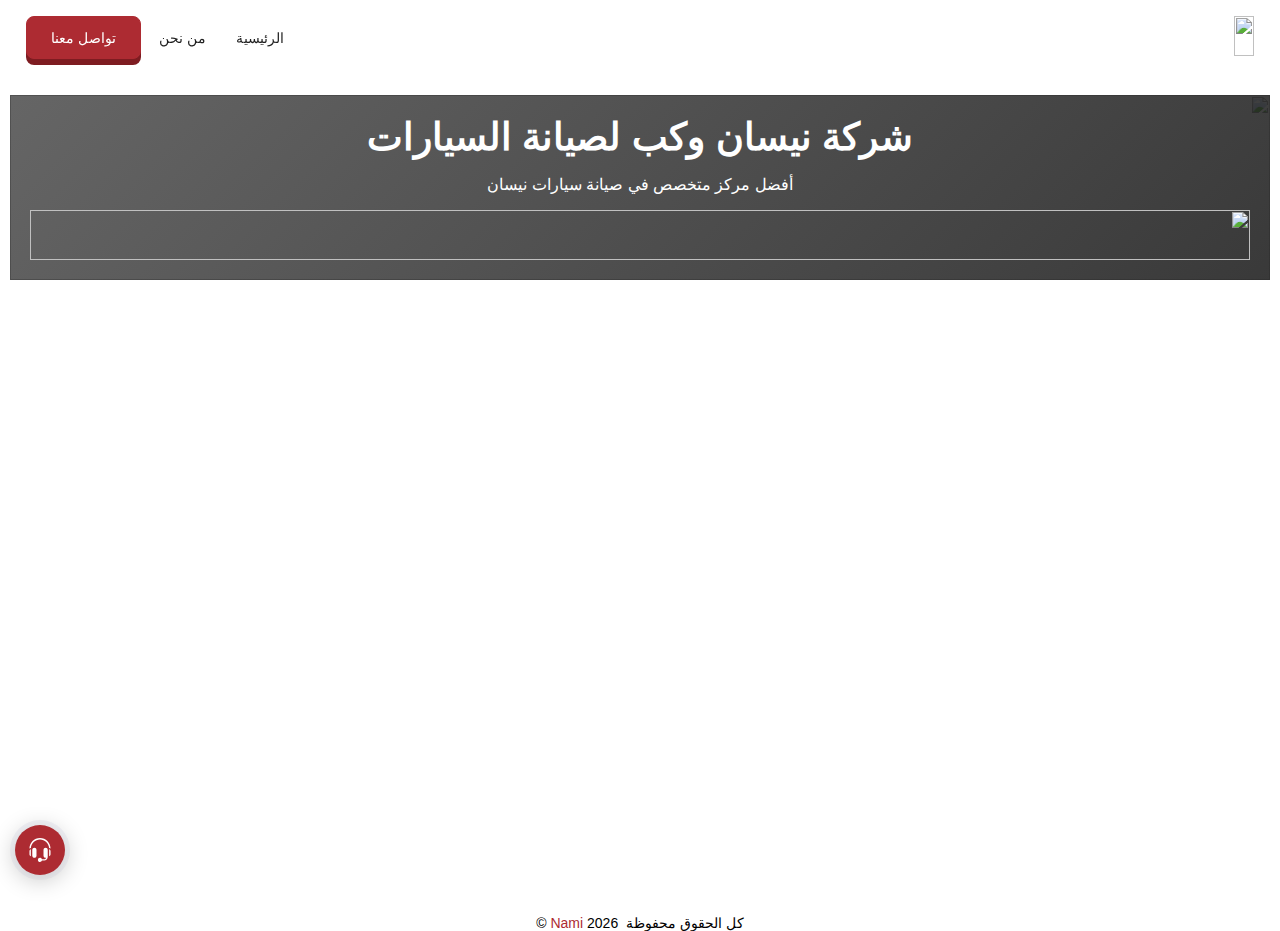
==== index.html @ 773bdf86 "main" ====
<!DOCTYPE html>
<html>

<head>
  <!-- Required meta tags -->
  <meta charset="UTF-8" />
  <meta http-equiv="X-UA-Compatible" content="IE=edge" />
  <meta name="viewport" content="width=device-width, initial-scale=1.0" />
  <meta name="description" content="" />
  <!-- title -->
  <title> WKD </title>
  <!-- favicon -->
  <link rel="icon" type="image/x-icon" href="img/logo.svg" />
  <!-- aos -->
  <link rel="stylesheet" href="css/aos.css" />
  <!-- atropos -->
  <link rel="stylesheet" href="css/atropos.css">
  <!-- odometer -->
  <link rel="stylesheet" href="css/odometer.min.css" />
  <!-- Custom style  -->
  <link rel="stylesheet" href="css/style.css" />
</head>

<body>
  <!-- ================ Header ================= -->
  <header>
    <nav>
      <!-- logo -->
      <a class="logo" href="index.html">
        <img src="img/logo.svg" />
      </a>
      <!-- nav menu -->
      <div class="navMenu">
        <a class="navLink" href="index.html"> الرئيسية </a>
        <a class="navLink" href="#!"> من نحن </a>
        <a class="navLink btn" href="#!"> تواصل معنا </a>
      </div>
      <!-- toggle btn -->
      <div class="navBtn">
        <span></span>
        <span></span>
        <span></span>
      </div>
    </nav>
  </header>
  <!-- ================ /Header ================= -->
  <!--(((((((((((((((((((((((()))))))))))))))))))))))-->
  <!--((((((((((((((((((( content )))))))))))))))))))-->
  <!--(((((((((((((((((((((((()))))))))))))))))))))))-->
  <content>
    <!-- main Atropos -->
    <div class="atropos mainAtropos">
      <div class="atropos-scale">
        <div class="atropos-rotate">
          <div class="atropos-inner">
            <div class="bgImage">
              <img data-atropos-offset="4" src="img/main.webp">
            </div>
            <h1 data-atropos-offset="5" data-aos="fade-up" data-aos-delay="300">
              شركة نيسان وكب لصيانة السيارات
            </h1>
            <h5 data-atropos-offset="5" data-aos="fade-up" data-aos-delay="500">
              أفضل مركز متخصص في صيانة سيارات نيسان
            </h5>
            <img class="logo" data-atropos-offset="5" src="img/logow.svg" data-aos="fade-up" data-aos-delay="700">
          </div>
        </div>
      </div>
    </div>

  </content>
  <!--(((((((((((((((((((((((()))))))))))))))))))))))-->
  <!--((((((((((((((((( / content )))))))))))))))))))-->
  <!--(((((((((((((((((((((((()))))))))))))))))))))))-->
  <!-- ================ Footer ================= -->
  <footer>
    <!-- copy Right -->
    <div class="copyRight">
      كل الحقوق محفوظة
      <a class="company" href="#!" target="_blank">
        <img src="img/romoz_logo.png" alt="">
        Nami
      </a>
      <script>
        document.write(new Date().getFullYear())
      </script>
      &copy;
    </div>
    <!-- script icons-->
    <div class="support">
      <div class="links">
        <a href="#!" target="_blank" class="whatsapp">
          <svg xmlns="http://www.w3.org/2000/svg" version="1.1" xmlns:xlink="http://www.w3.org/1999/xlink"
            xmlns:svgjs="http://svgjs.com/svgjs" width="24" height="24" x="0" y="0" viewBox="0 0 512 512"
            style="enable-background:new 0 0 512 512" xml:space="preserve">
            <g>
              <g>
                <g>
                  <path
                    d="M256.064,0h-0.128C114.784,0,0,114.816,0,256c0,56,18.048,107.904,48.736,150.048l-31.904,95.104l98.4-31.456
                  C155.712,496.512,204,512,256.064,512C397.216,512,512,397.152,512,256S397.216,0,256.064,0z M405.024,361.504
                  c-6.176,17.44-30.688,31.904-50.24,36.128c-13.376,2.848-30.848,5.12-89.664-19.264C189.888,347.2,141.44,270.752,137.664,265.792
                  c-3.616-4.96-30.4-40.48-30.4-77.216s18.656-54.624,26.176-62.304c6.176-6.304,16.384-9.184,26.176-9.184
                  c3.168,0,6.016,0.16,8.576,0.288c7.52,0.32,11.296,0.768,16.256,12.64c6.176,14.88,21.216,51.616,23.008,55.392
                  c1.824,3.776,3.648,8.896,1.088,13.856c-2.4,5.12-4.512,7.392-8.288,11.744c-3.776,4.352-7.36,7.68-11.136,12.352
                  c-3.456,4.064-7.36,8.416-3.008,15.936c4.352,7.36,19.392,31.904,41.536,51.616c28.576,25.44,51.744,33.568,60.032,37.024
                  c6.176,2.56,13.536,1.952,18.048-2.848c5.728-6.176,12.8-16.416,20-26.496c5.12-7.232,11.584-8.128,18.368-5.568
                  c6.912,2.4,43.488,20.48,51.008,24.224c7.52,3.776,12.48,5.568,14.304,8.736C411.2,329.152,411.2,344.032,405.024,361.504z"
                    fill="#ffffff" data-original="#ffffff"></path>
                </g>
              </g>
              <g>
              </g>
              <g>
              </g>
              <g>
              </g>
              <g>
              </g>
              <g>
              </g>
              <g>
              </g>
              <g>
              </g>
              <g>
              </g>
              <g>
              </g>
              <g>
              </g>
              <g>
              </g>
              <g>
              </g>
              <g>
              </g>
              <g>
              </g>
              <g>
              </g>
            </g>
          </svg>
        </a>
        <a href="#!" target="_blank" class="call">
          <svg xmlns="http://www.w3.org/2000/svg" version="1.1" xmlns:xlink="http://www.w3.org/1999/xlink"
            xmlns:svgjs="http://svgjs.com/svgjs" width="24" height="24" x="0" y="0" viewBox="0 0 32 32"
            style="enable-background:new 0 0 512 512" xml:space="preserve">
            <g>
              <path
                d="m29.393 23.36c-.874-.733-6-3.979-6.852-3.83-.4.071-.706.412-1.525 1.389a11.687 11.687 0 0 1 -1.244 1.347 10.757 10.757 0 0 1 -2.374-.88 14.7 14.7 0 0 1 -6.784-6.786 10.757 10.757 0 0 1 -.88-2.374 11.687 11.687 0 0 1 1.347-1.244c.976-.819 1.318-1.123 1.389-1.525.149-.854-3.1-5.978-3.83-6.852-.306-.362-.584-.605-.94-.605-1.032 0-5.7 5.772-5.7 6.52 0 .061.1 6.07 7.689 13.791 7.721 7.589 13.73 7.689 13.791 7.689.748 0 6.52-4.668 6.52-5.7 0-.356-.243-.634-.607-.94z"
                fill="#FFFFFF" data-original="#ffffff"></path>
              <path d="m23 15h2a8.009 8.009 0 0 0 -8-8v2a6.006 6.006 0 0 1 6 6z" fill="#FFFFFF" data-original="#ffffff">
              </path>
              <path d="m28 15h2a13.015 13.015 0 0 0 -13-13v2a11.013 11.013 0 0 1 11 11z" fill="#FFFFFF"
                data-original="#ffffff"></path>
            </g>
          </svg>
        </a>
      </div>
      <div class="supportBtn">
        <svg xmlns="http://www.w3.org/2000/svg" version="1.1" xmlns:xlink="http://www.w3.org/1999/xlink"
          xmlns:svgjs="http://svgjs.com/svgjs" width="24" height="24" x="0" y="0" viewBox="0 0 512 512"
          style="enable-background:new 0 0 512 512" xml:space="preserve">
          <g>
            <g>
              <g>
                <path d="M136,210c-24.814,0-45,20.186-45,45v122c0,24.814,20.186,45,45,45c24.814,0,45-20.186,45-45V255
              C181,230.186,160.814,210,136,210z" fill="#ffffff" data-original="#ffffff"></path>
              </g>
            </g>
            <g>
              <g>
                <path d="M61,255c0-4.327,0.571-8.507,1.278-12.634C44.2,248.209,31,265.001,31,285v62c0,19.999,13.2,36.791,31.278,42.634
              C61.571,385.507,61,381.327,61,377V255z" fill="#ffffff" data-original="#ffffff"></path>
              </g>
            </g>
            <g>
              <g>
                <path d="M376,210c-24.814,0-45,20.186-45,45v122c0,24.814,20.186,45,45,45c4.51,0,8.782-0.868,12.892-2.108
              C383.308,438.401,366.305,452,346,452h-47.763c-6.213-17.422-22.707-30-42.237-30c-24.814,0-45,20.186-45,45
              c0,24.814,20.186,45,45,45c19.53,0,36.024-12.578,42.237-30H346c41.353,0,75-33.647,75-75v-30V255
              C421,230.186,400.814,210,376,210z" fill="#ffffff" data-original="#ffffff"></path>
              </g>
            </g>
            <g>
              <g>
                <path d="M449.722,242.366C450.429,246.493,451,250.673,451,255v122c0,4.327-0.571,8.507-1.278,12.634
              C467.8,383.791,481,366.999,481,347v-62C481,265.001,467.8,248.209,449.722,242.366z" fill="#ffffff"
                  data-original="#ffffff"></path>
              </g>
            </g>
            <g>
              <g>
                <path d="M256,0C131.928,0,31,100.928,31,225v0.383c8.937-6.766,19.277-11.717,30.687-13.934C68.698,110.251,153.054,30,256,30
              s187.302,80.251,194.313,181.448c11.409,2.217,21.749,7.169,30.687,13.934V225C481,100.928,380.072,0,256,0z"
                  fill="#ffffff" data-original="#ffffff"></path>
              </g>
            </g>
            <g>
            </g>
            <g>
            </g>
            <g>
            </g>
            <g>
            </g>
            <g>
            </g>
            <g>
            </g>
            <g>
            </g>
            <g>
            </g>
            <g>
            </g>
            <g>
            </g>
            <g>
            </g>
            <g>
            </g>
            <g>
            </g>
            <g>
            </g>
            <g>
            </g>
          </g>
        </svg>
      </div>
    </div>
  </footer>
  <!-- ================ /Footer ================= -->
  <!--////////////////////////////////////////////////////////////////////////////////-->
  <!--////////////////////////////////////////////////////////////////////////////////-->
  <!--////////////////////////////////////////////////////////////////////////////////-->
  <!--/////////////////////////////JavaScript/////////////////////////////////////////-->
  <!--////////////////////////////////////////////////////////////////////////////////-->
  <!--////////////////////////////////////////////////////////////////////////////////-->
  <!--////////////////////////////////////////////////////////////////////////////////-->
  <!-- jquery -->
  <script src="js/jquery.min.js"></script>
  <!-- apper -->
  <script src="js/jquery.appear.js"></script>
  <!-- atropos -->
  <script src="js/atropos.min.js"></script>
  <!-- animation on scroll -->
  <script src="js/aos.js"></script>
  <!-- odometer counterUp  -->
  <script src="js/odometer.min.js"></script>
  <!-- custom -->
  <script src="js/custom.js"></script>

  <script>
    // 3D Card
    const myAtropos = Atropos({
      el: '.atropos',
      activeOffset: 40,
      shadowScale: 1.05,
      rotateXMax: 25,
      rotateYMax: 25,
      shadow: true,
      shadowOffset: 50,
      shadowScale: .9,
      highlight: true,
      onEnter() { },
      onLeave() { },
      onRotate(x, y) { }
    });
  </script>
</body>

</html>
---- css/style.css ----
:root {
  --mainColor: #ad2b32;
  --mainColor10: #fbeeef;
  --mainColor30: #f2ccce;
  --gold: #ffd700;
  --whiteColor: #ffffff;
  --blackColor: #1f1f1f;
  --bodyColor: #f3f3f9;
  --textColor: #777777;
  --transition: all 0.3s ease-in-out;
  --shadow: 0px 2px 4px #c1c1c1;
  --BigShadow: 0px 4px 24px #c1c1c1;
  --headerBackgroundColor: var(--whiteColor);
}

@font-face {
  font-family: madani;
  font-display: swap;
  src: url(../webfonts/Madani.woff);
}
* {
  font-family: "madani", sans-serif;
  box-sizing: border-box;
  margin: 0;
  padding: 0;
  outline: none;
  direction: rtl;
}

::-webkit-scrollbar {
  width: 8px;
  height: 6px;
  border-radius: 0px !important;
}

::-webkit-scrollbar-track {
  border-radius: 0px !important;
  background: var(--backgroundColor);
  box-shadow: inset 1px 1px 2px #cfcfd4, inset -1px -1px 2px #ffffff;
}

::-webkit-scrollbar-thumb {
  background-color: #bdbdbd;
  outline: none;
  border-radius: 20px !important;
}

:target {
  scroll-margin-top: 50px;
}

a {
  text-decoration: none;
  transition: var(--transition) !important;
  color: var(--mainColor);
}

a:hover {
  text-decoration: none;
  color: var(--mainColor);
}

button:focus {
  outline: 0;
}

.row {
  margin: 0px;
}

a,
h1,
h2,
h3,
h4,
h5,
h6,
p {
  margin: 0;
}

@media (max-width: 767px) {
  .container,
.container-fluid {
    padding: 0px 8px;
  }
}
video,
img {
  max-width: 100%;
  height: auto;
  display: inline-block;
}

.navbar-toggler {
  border: none;
  box-shadow: none !important;
}

.btn:focus {
  box-shadow: none;
}

body {
  background-color: var(--backgroundColor);
}

input {
  accent-color: var(--mainColor) !important;
}

.form-control {
  min-height: 48px;
  box-shadow: none !important;
  color: #777;
}

.odometer-inside {
  direction: ltr !important;
}

.modal-backdrop {
  --bs-backdrop-opacity: 0.8;
}

.fancybox__container {
  z-index: 1999;
}

.form-check {
  display: flex;
  align-items: center;
  gap: 8px;
  padding: 0;
}

.form-check-input {
  width: 20px;
  height: 20px;
  margin: 0 !important;
  float: none !important;
}
.form-check-input:checked {
  background-color: var(--mainColor);
  border-color: var(--mainColor);
}
.form-check-input:focus {
  box-shadow: 0 0 0 0.25rem rgba(0, 89, 91, 0.1882352941);
}

::-moz-placeholder {
  font-size: 12px;
  color: #bababa !important;
  font-weight: normal !important;
}

:-ms-input-placeholder {
  font-size: 12px;
  color: #bababa !important;
  font-weight: normal !important;
}

::placeholder {
  font-size: 12px;
  color: #bababa !important;
  font-weight: normal !important;
}

[type=email],
[type=number],
[type=tel],
[type=url] {
  direction: rtl;
}

content {
  width: min(100% - 20px, 1320px);
  margin: auto;
  display: flex;
  flex-direction: column;
  gap: 24px;
  min-height: calc(100vh - 80px);
}

header {
  position: -webkit-sticky;
  position: sticky;
  top: 0;
  left: 0;
  width: 100%;
  z-index: 1024;
  margin-bottom: 20px;
  transition: var(--transition);
  -webkit-backdrop-filter: blur(4px);
          backdrop-filter: blur(4px);
  background-color: rgba(255, 255, 255, 0.1882352941);
}
header nav {
  width: min(100% - 20px, 1320px);
  display: flex;
  justify-content: space-between;
  margin: auto;
  padding: 16px;
  gap: 16px;
}
header nav .logo {
  margin: auto 0;
}
header nav .logo img {
  height: 40px;
  transition: var(--transition);
  width: 100%;
  -o-object-fit: contain;
     object-fit: contain;
}
@media (max-width: 480px) {
  header nav .logo img {
    height: 30px;
  }
}
header nav .navMenu {
  display: flex;
  width: 100%;
  justify-content: end;
  gap: 6px;
  transition: var(--transition);
}
header nav .navMenu .navLink {
  padding: 4px 12px;
  display: flex;
  align-items: center;
  color: var(--blackColor);
}
header nav .navMenu .navLink:hover {
  color: var(--mainColor);
}
header nav .navMenu .navLink.btn {
  border: 1px solid var(--mainColor);
  border-radius: 8px;
  background-color: var(--mainColor);
  color: var(--whiteColor);
  padding: 8px 24px;
}
@media (max-width: 768px) {
  header nav .navMenu {
    position: fixed;
    z-index: -1;
    right: -100%;
    top: 0px;
    width: 100%;
    height: 100vh;
    padding: 60px 0;
    flex-direction: column;
    justify-content: center;
    background-color: var(--headerBackgroundColor);
    align-items: center;
  }
  header nav .navMenu .navLink {
    text-align: center;
    justify-content: center;
    padding: 12px;
  }
}
header nav .navMenu.active {
  right: 0;
}
header nav .navBtn {
  margin: auto 0;
  position: relative;
  min-width: 24px;
  height: 24px;
  padding: 5px;
  cursor: pointer;
  transition: var(--transition);
  z-index: 2;
}
header nav .navBtn span {
  position: absolute;
  left: 0;
  display: block;
  width: 24px;
  height: 2px;
  background-color: var(--mainColor);
  margin: 4px 0;
  transition: var(--transition);
}
header nav .navBtn span:first-child {
  top: 0;
}
header nav .navBtn span:nth-child(2) {
  width: 10px;
  top: 7px;
}
header nav .navBtn span:nth-child(3) {
  width: 16px;
  bottom: 0;
}
header nav .navBtn:not(.active):hover span:first-child {
  width: 16px;
}
header nav .navBtn:not(.active):hover span:nth-child(2) {
  width: 20px;
}
header nav .navBtn.active span {
  background-color: var(--mainColor) !important;
}
header nav .navBtn.active span:first-child {
  transform: rotate(45deg);
  top: 8px;
  width: 20px;
}
header nav .navBtn.active span:nth-child(2) {
  width: 0;
  opacity: 0;
}
header nav .navBtn.active span:last-child {
  transform: rotate(-45deg);
  top: 8px;
  width: 20px;
}
@media (min-width: 768px) {
  header nav .navBtn {
    display: none;
  }
}

.btn {
  padding: 12px 32px;
  border: none;
  background-color: var(--mainColor);
  color: var(--whiteColor);
  border-radius: 8px;
  box-shadow: 0px 6px 0px #7e1c21;
  transition: var(--transition);
  display: inline-flex;
  align-items: center;
  gap: 8px;
  cursor: pointer;
}
.btn:hover {
  transform: translateY(6px);
  color: var(--whiteColor);
  box-shadow: none !important;
}
.btn img {
  width: 30px;
  height: 30px;
  -o-object-fit: contain;
     object-fit: contain;
}

.headerAnimate {
  box-shadow: var(--BigShadow);
  padding: 0 5px;
  background-color: var(--whiteColor);
}

.mainAtropos {
  position: relative;
  height: 490px;
}
.mainAtropos .atropos-inner {
  position: relative;
  display: flex;
  justify-content: center;
  align-items: center;
  flex-direction: column;
  padding: 20px;
  border-radius: 8px;
  margin-bottom: 50px;
  color: var(--whiteColor);
  gap: 16px;
}
.mainAtropos .atropos-inner h1 {
  font-weight: bold;
  max-width: 600px;
  margin: 0 auto;
  text-align: center;
  font-size: 38px !important;
}
@media (max-width: 768px) {
  .mainAtropos .atropos-inner h1 {
    font-size: 24px !important;
  }
}
.mainAtropos .atropos-inner h5 {
  font-weight: normal;
}
.mainAtropos .atropos-inner .logo {
  height: 50px;
  width: 100%;
  -o-object-fit: contain;
     object-fit: contain;
}
.mainAtropos .atropos-inner .bgImage {
  position: absolute;
  left: 0;
  top: 0;
  width: 100%;
  height: 100%;
  z-index: -2;
}
.mainAtropos .atropos-inner .bgImage::before {
  content: "";
  position: absolute;
  bottom: 0px;
  left: 0%;
  z-index: 1;
  background: linear-gradient(-45deg, rgba(31, 31, 31, 0.8823529412), rgba(31, 31, 31, 0.6862745098));
  width: 100%;
  height: 100%;
}
.mainAtropos .atropos-inner .bgImage img {
  width: 100%;
  height: 100%;
  -o-object-fit: cover;
     object-fit: cover;
}

footer .copyRight {
  text-align: center;
}
footer .support {
  position: fixed;
  left: 10px;
  bottom: 20px;
  z-index: 999;
  background-color: var(--bodyColor);
  border-radius: 1000px;
  padding: 5px;
}
footer .support .supportBtn {
  display: flex;
  justify-content: center;
  align-items: center;
  min-width: 50px;
  min-height: 50px;
  border-radius: 50%;
  background-color: var(--mainColor);
  box-shadow: var(--BigShadow);
  cursor: pointer;
  transition: var(--transition);
}
footer .support .supportBtn i {
  font-size: 20px;
  color: var(--whiteColor);
}
footer .support .links {
  display: none;
}
footer .support .links a {
  display: flex;
  justify-content: center;
  align-items: center;
  min-width: 50px;
  min-height: 50px;
  border-radius: 50%;
  background-color: var(--whiteColor);
  box-shadow: var(--BigShadow);
  margin-bottom: 10px;
  cursor: pointer;
}
footer .support .links a i {
  font-size: 24px;
  color: var(--whiteColor);
}
footer .support .links a.whatsapp {
  background-color: #25d366;
}
footer .support .links a.call {
  background-color: #34b7f1;
}

/* PC device :992px. */
@media (min-width: 992px) {
  body {
    font-size: 14px;
  }
  h1 {
    font-size: 26px;
  }
  h2 {
    font-size: 24px;
  }
  h3 {
    font-size: 20px;
  }
  h4 {
    font-size: 18px;
  }
  h5 {
    font-size: 16px;
  }
  h6 {
    font-size: 15px;
  }
  a,
p {
    font-size: 14px;
  }
}
/* Tablet device :768px. */
@media (min-width: 768px) and (max-width: 992px) {
  /* Global */
  body {
    font-size: 14px;
  }
  h1 {
    font-size: 25px;
  }
  h2 {
    font-size: 21px;
  }
  h3 {
    font-size: 20px;
  }
  h4 {
    font-size: 18px;
  }
  h5 {
    font-size: 16px;
  }
  h6 {
    font-size: 15px;
  }
  a,
p {
    font-size: 14px;
  }
}
/* small mobile :320px. */
@media (max-width: 768px) {
  /* Global */
  body {
    font-size: 13px;
  }
  h1 {
    font-size: 23px;
  }
  h2 {
    font-size: 19px;
  }
  h3 {
    font-size: 18px;
  }
  h4 {
    font-size: 17px;
  }
  h5 {
    font-size: 16px;
  }
  h6 {
    font-size: 14px;
  }
  a,
p {
    font-size: 13px;
  }
}/*# sourceMappingURL=style.css.map */
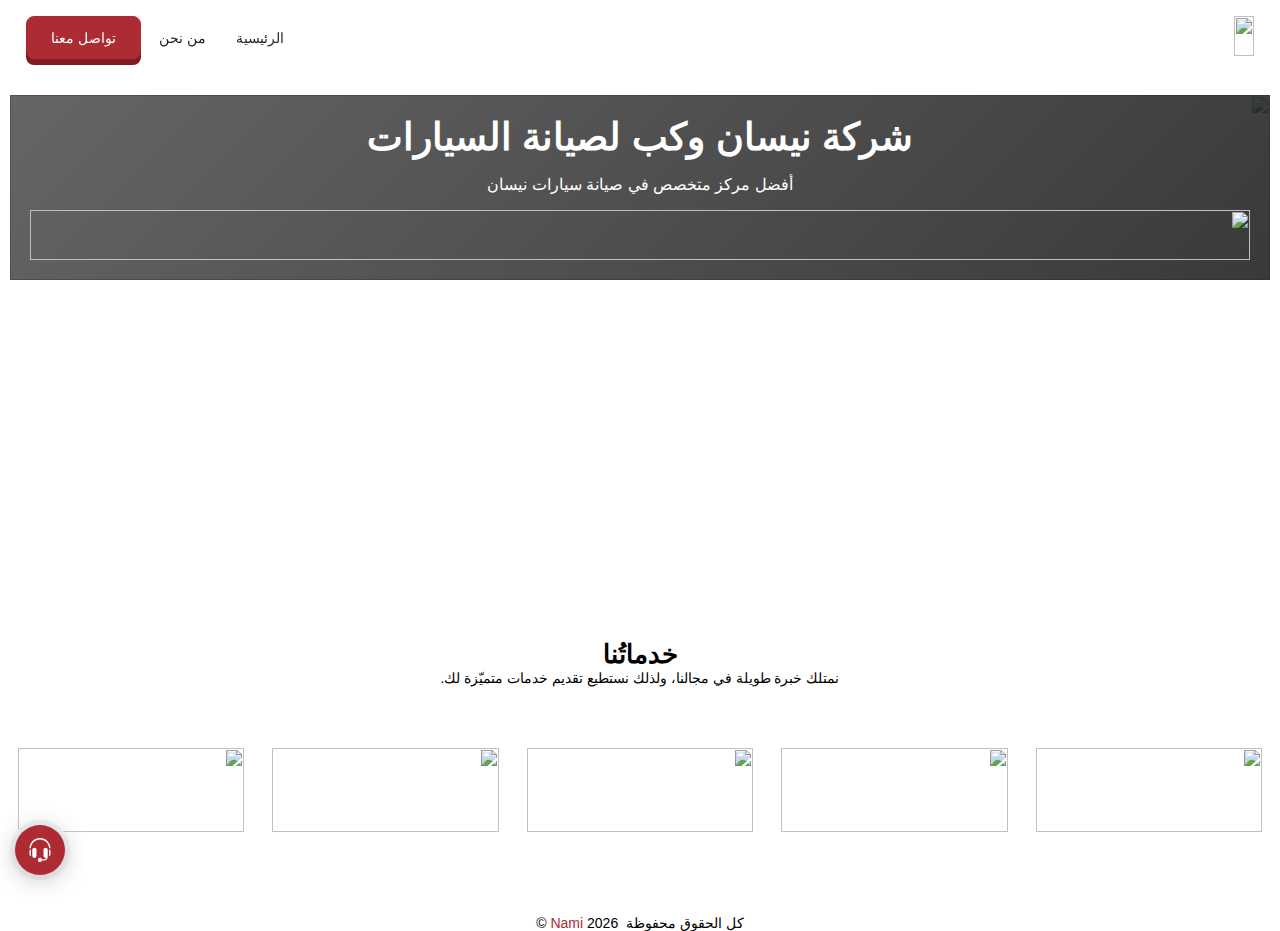
==== commit 5c98724e: "مخؤشفهخى" ====
--- a/index.html
+++ b/index.html
@@ -17,6 +17,8 @@
   <link rel="stylesheet" href="css/atropos.css">
   <!-- odometer -->
   <link rel="stylesheet" href="css/odometer.min.css" />
+  <!-- Swiper -->
+  <link rel="stylesheet" href="https://cdn.jsdelivr.net/npm/swiper/swiper-bundle.min.css" />
   <!-- Custom style  -->
   <link rel="stylesheet" href="css/style.css" />
 </head>
@@ -49,7 +51,7 @@
   <!--(((((((((((((((((((((((()))))))))))))))))))))))-->
   <content>
     <!-- main Atropos -->
-    <div class="atropos mainAtropos">
+    <section class="atropos mainAtropos">
       <div class="atropos-scale">
         <div class="atropos-rotate">
           <div class="atropos-inner">
@@ -62,11 +64,59 @@
             <h5 data-atropos-offset="5" data-aos="fade-up" data-aos-delay="500">
               أفضل مركز متخصص في صيانة سيارات نيسان
             </h5>
-            <img class="logo" data-atropos-offset="5" src="img/logow.svg" data-aos="fade-up" data-aos-delay="700">
+            <img src="img/logoW.svg" class="logo" data-atropos-offset="5" data-aos="fade-up" data-aos-delay="700">
           </div>
         </div>
       </div>
-    </div>
+    </section>
+
+    <!--  services -->
+    <section class="services">
+      <div class="title">
+        <h1 data-aos="fade-up"> خدماتُنا </h1>
+        <p data-aos="fade-up"> نمتلك خبرة طويلة في مجالنا، ولذلك نستطيع تقديم خدمات متميّزة لك. </p>
+      </div>
+    </section>
+
+
+    <!-- references -->
+    <section class="references">
+      <div class="swiper referencesSlider ">
+        <div class="swiper-wrapper">
+          <div class="swiper-slide">
+            <div class="referenceLogo ">
+              <img src="img/car1.webp" alt="">
+            </div>
+          </div>
+          <div class="swiper-slide">
+            <div class="referenceLogo ">
+              <img src="img/car2.webp" alt="">
+            </div>
+          </div>
+          <div class="swiper-slide">
+            <div class="referenceLogo ">
+              <img src="img/car3.webp" alt="">
+            </div>
+          </div>
+          <div class="swiper-slide">
+            <div class="referenceLogo ">
+              <img src="img/car4.webp" alt="">
+            </div>
+          </div>
+          <div class="swiper-slide">
+            <div class="referenceLogo ">
+              <img src="img/car5.webp" alt="">
+            </div>
+          </div>
+          <div class="swiper-slide">
+            <div class="referenceLogo ">
+              <img src="img/car6.webp" alt="">
+            </div>
+          </div>
+
+        </div>
+      </div>
+    </section>
 
   </content>
   <!--(((((((((((((((((((((((()))))))))))))))))))))))-->
@@ -78,7 +128,7 @@
     <div class="copyRight">
       كل الحقوق محفوظة
       <a class="company" href="#!" target="_blank">
-        <img src="img/romoz_logo.png" alt="">
+        <img src="img/romoz_logo.webp" alt="">
         Nami
       </a>
       <script>
@@ -89,71 +139,34 @@
     <!-- script icons-->
     <div class="support">
       <div class="links">
-        <a href="#!" target="_blank" class="whatsapp">
+        <a href="https://maps.app.goo.gl/nSTEhdmfR6PseDGC6?g_st=iw" target="_blank" class="location">
           <svg xmlns="http://www.w3.org/2000/svg" version="1.1" xmlns:xlink="http://www.w3.org/1999/xlink"
-            xmlns:svgjs="http://svgjs.com/svgjs" width="24" height="24" x="0" y="0" viewBox="0 0 512 512"
+            xmlns:svgjs="http://svgjs.com/svgjs" width="24" height="24" x="0" y="0" viewBox="0 0 64 64"
             style="enable-background:new 0 0 512 512" xml:space="preserve">
             <g>
-              <g>
-                <g>
-                  <path
-                    d="M256.064,0h-0.128C114.784,0,0,114.816,0,256c0,56,18.048,107.904,48.736,150.048l-31.904,95.104l98.4-31.456
-                  C155.712,496.512,204,512,256.064,512C397.216,512,512,397.152,512,256S397.216,0,256.064,0z M405.024,361.504
-                  c-6.176,17.44-30.688,31.904-50.24,36.128c-13.376,2.848-30.848,5.12-89.664-19.264C189.888,347.2,141.44,270.752,137.664,265.792
-                  c-3.616-4.96-30.4-40.48-30.4-77.216s18.656-54.624,26.176-62.304c6.176-6.304,16.384-9.184,26.176-9.184
-                  c3.168,0,6.016,0.16,8.576,0.288c7.52,0.32,11.296,0.768,16.256,12.64c6.176,14.88,21.216,51.616,23.008,55.392
-                  c1.824,3.776,3.648,8.896,1.088,13.856c-2.4,5.12-4.512,7.392-8.288,11.744c-3.776,4.352-7.36,7.68-11.136,12.352
-                  c-3.456,4.064-7.36,8.416-3.008,15.936c4.352,7.36,19.392,31.904,41.536,51.616c28.576,25.44,51.744,33.568,60.032,37.024
-                  c6.176,2.56,13.536,1.952,18.048-2.848c5.728-6.176,12.8-16.416,20-26.496c5.12-7.232,11.584-8.128,18.368-5.568
-                  c6.912,2.4,43.488,20.48,51.008,24.224c7.52,3.776,12.48,5.568,14.304,8.736C411.2,329.152,411.2,344.032,405.024,361.504z"
-                    fill="#ffffff" data-original="#ffffff"></path>
-                </g>
-              </g>
-              <g>
-              </g>
-              <g>
-              </g>
-              <g>
-              </g>
-              <g>
-              </g>
-              <g>
-              </g>
-              <g>
-              </g>
-              <g>
-              </g>
-              <g>
-              </g>
-              <g>
-              </g>
-              <g>
-              </g>
-              <g>
-              </g>
-              <g>
-              </g>
-              <g>
-              </g>
-              <g>
-              </g>
-              <g>
+              <g id="Pin">
+                <path
+                  d="m32 0a24.0319 24.0319 0 0 0 -24 24c0 17.23 22.36 38.81 23.31 39.72a.99.99 0 0 0 1.38 0c.95-.91 23.31-22.49 23.31-39.72a24.0319 24.0319 0 0 0 -24-24zm0 35a11 11 0 1 1 11-11 11.0066 11.0066 0 0 1 -11 11z"
+                  fill="#c71610" data-original="#c71610"></path>
               </g>
             </g>
           </svg>
         </a>
-        <a href="#!" target="_blank" class="call">
+        <a href="mailto:info@wkbautomobiles.com" target="_blank" class="email">
+          <svg xmlns="http://www.w3.org/2000/svg" version="1.1" xmlns:xlink="http://www.w3.org/1999/xlink" xmlns:svgjs="http://svgjs.com/svgjs" width="24" height="24" x="0" y="0" viewBox="0 0 512 512" style="enable-background:new 0 0 512 512" xml:space="preserve"><g><g><path d="m34.909 448.047h81.455v-197.818l-53.338-93.138-63.026 5.865v250.182c0 19.287 15.622 34.909 34.909 34.909z" fill="#0085F7" data-original="#0085f7"></path><path d="m395.636 448.047h81.455c19.287 0 34.909-15.622 34.909-34.909v-250.182l-62.935-5.865-53.428 93.138v197.818z" fill="#00A94B" data-original="#00a94b"></path><path d="m395.636 98.956-47.847 91.303 47.847 59.97 116.364-87.273v-46.545c0-43.142-49.251-67.782-83.782-41.891z" fill="#FFBC00" data-original="#ffbc00"></path><path clip-rule="evenodd" d="m116.364 250.229-45.593-96.31 45.593-54.963 139.636 104.727 139.636-104.727v151.273l-139.636 104.727z" fill="#FF4131" fill-rule="evenodd" data-original="#ff4131"></path><path d="m0 116.411v46.545l116.364 87.273v-151.273l-32.582-24.436c-34.531-25.891-83.782-1.251-83.782 41.891z" fill="#E51C19" data-original="#e51c19"></path></g></g></svg>
+        </a>
+        <a href="tel:0568782949" target="_blank" class="call">
           <svg xmlns="http://www.w3.org/2000/svg" version="1.1" xmlns:xlink="http://www.w3.org/1999/xlink"
             xmlns:svgjs="http://svgjs.com/svgjs" width="24" height="24" x="0" y="0" viewBox="0 0 32 32"
             style="enable-background:new 0 0 512 512" xml:space="preserve">
             <g>
               <path
                 d="m29.393 23.36c-.874-.733-6-3.979-6.852-3.83-.4.071-.706.412-1.525 1.389a11.687 11.687 0 0 1 -1.244 1.347 10.757 10.757 0 0 1 -2.374-.88 14.7 14.7 0 0 1 -6.784-6.786 10.757 10.757 0 0 1 -.88-2.374 11.687 11.687 0 0 1 1.347-1.244c.976-.819 1.318-1.123 1.389-1.525.149-.854-3.1-5.978-3.83-6.852-.306-.362-.584-.605-.94-.605-1.032 0-5.7 5.772-5.7 6.52 0 .061.1 6.07 7.689 13.791 7.721 7.589 13.73 7.689 13.791 7.689.748 0 6.52-4.668 6.52-5.7 0-.356-.243-.634-.607-.94z"
-                fill="#FFFFFF" data-original="#ffffff"></path>
-              <path d="m23 15h2a8.009 8.009 0 0 0 -8-8v2a6.006 6.006 0 0 1 6 6z" fill="#FFFFFF" data-original="#ffffff">
+                fill="#34b7f1" data-original="#34b7f1"></path>
+              <path d="m23 15h2a8.009 8.009 0 0 0 -8-8v2a6.006 6.006 0 0 1 6 6z" fill="#34b7f1" data-original="#34b7f1">
               </path>
-              <path d="m28 15h2a13.015 13.015 0 0 0 -13-13v2a11.013 11.013 0 0 1 11 11z" fill="#FFFFFF"
-                data-original="#ffffff"></path>
+              <path d="m28 15h2a13.015 13.015 0 0 0 -13-13v2a11.013 11.013 0 0 1 11 11z" fill="#34b7f1"
+                data-original="#34b7f1"></path>
             </g>
           </svg>
         </a>
@@ -252,22 +265,35 @@
   <script src="js/odometer.min.js"></script>
   <!-- custom -->
   <script src="js/custom.js"></script>
-
+  <!-- Swiper JS -->
+  <script src="https://cdn.jsdelivr.net/npm/swiper/swiper-bundle.min.js"></script>
+  <!-- Initialize Swiper -->
   <script>
-    // 3D Card
-    const myAtropos = Atropos({
-      el: '.atropos',
-      activeOffset: 40,
-      shadowScale: 1.05,
-      rotateXMax: 25,
-      rotateYMax: 25,
-      shadow: true,
-      shadowOffset: 50,
-      shadowScale: .9,
-      highlight: true,
-      onEnter() { },
-      onLeave() { },
-      onRotate(x, y) { }
+    //Categories Slider
+    var referencesSlider = new Swiper(".referencesSlider", {
+      spaceBetween: 12,
+      speed: 1000,
+      loop: true,
+      autoplay: {
+        delay: 2000,
+        disableOnInteraction: false,
+      },
+      // slidesPerView: "auto",
+      breakpoints: {
+        0: {
+          slidesPerView: 2,
+        },
+        340: {
+          slidesPerView: 3,
+        },
+        768: {
+          slidesPerView: 4,
+        },
+        991: {
+          slidesPerView: 5,
+        },
+      },
+
     });
   </script>
 </body>
--- a/css/style.css
+++ b/css/style.css
@@ -324,99 +324,6 @@
   }
 }
 
-.btn {
-  padding: 12px 32px;
-  border: none;
-  background-color: var(--mainColor);
-  color: var(--whiteColor);
-  border-radius: 8px;
-  box-shadow: 0px 6px 0px #7e1c21;
-  transition: var(--transition);
-  display: inline-flex;
-  align-items: center;
-  gap: 8px;
-  cursor: pointer;
-}
-.btn:hover {
-  transform: translateY(6px);
-  color: var(--whiteColor);
-  box-shadow: none !important;
-}
-.btn img {
-  width: 30px;
-  height: 30px;
-  -o-object-fit: contain;
-     object-fit: contain;
-}
-
-.headerAnimate {
-  box-shadow: var(--BigShadow);
-  padding: 0 5px;
-  background-color: var(--whiteColor);
-}
-
-.mainAtropos {
-  position: relative;
-  height: 490px;
-}
-.mainAtropos .atropos-inner {
-  position: relative;
-  display: flex;
-  justify-content: center;
-  align-items: center;
-  flex-direction: column;
-  padding: 20px;
-  border-radius: 8px;
-  margin-bottom: 50px;
-  color: var(--whiteColor);
-  gap: 16px;
-}
-.mainAtropos .atropos-inner h1 {
-  font-weight: bold;
-  max-width: 600px;
-  margin: 0 auto;
-  text-align: center;
-  font-size: 38px !important;
-}
-@media (max-width: 768px) {
-  .mainAtropos .atropos-inner h1 {
-    font-size: 24px !important;
-  }
-}
-.mainAtropos .atropos-inner h5 {
-  font-weight: normal;
-}
-.mainAtropos .atropos-inner .logo {
-  height: 50px;
-  width: 100%;
-  -o-object-fit: contain;
-     object-fit: contain;
-}
-.mainAtropos .atropos-inner .bgImage {
-  position: absolute;
-  left: 0;
-  top: 0;
-  width: 100%;
-  height: 100%;
-  z-index: -2;
-}
-.mainAtropos .atropos-inner .bgImage::before {
-  content: "";
-  position: absolute;
-  bottom: 0px;
-  left: 0%;
-  z-index: 1;
-  background: linear-gradient(-45deg, rgba(31, 31, 31, 0.8823529412), rgba(31, 31, 31, 0.6862745098));
-  width: 100%;
-  height: 100%;
-}
-.mainAtropos .atropos-inner .bgImage img {
-  width: 100%;
-  height: 100%;
-  -o-object-fit: cover;
-     object-fit: cover;
-}
-
 footer .copyRight {
   text-align: center;
 }
@@ -464,11 +371,119 @@
   font-size: 24px;
   color: var(--whiteColor);
 }
-footer .support .links a.whatsapp {
-  background-color: #25d366;
-}
-footer .support .links a.call {
-  background-color: #34b7f1;
+
+.btn {
+  padding: 12px 32px;
+  border: none;
+  background-color: var(--mainColor);
+  color: var(--whiteColor);
+  border-radius: 8px;
+  box-shadow: 0px 6px 0px #7e1c21;
+  transition: var(--transition);
+  display: inline-flex;
+  align-items: center;
+  gap: 8px;
+  cursor: pointer;
+}
+.btn:hover {
+  transform: translateY(6px);
+  color: var(--whiteColor);
+  box-shadow: none !important;
+}
+.btn img {
+  width: 30px;
+  height: 30px;
+  -o-object-fit: contain;
+     object-fit: contain;
+}
+
+.headerAnimate {
+  box-shadow: var(--BigShadow);
+  padding: 0 5px;
+  background-color: var(--whiteColor);
+}
+
+.mainAtropos {
+  position: relative;
+  height: 490px;
+}
+.mainAtropos .atropos-inner {
+  position: relative;
+  display: flex;
+  justify-content: center;
+  align-items: center;
+  flex-direction: column;
+  padding: 20px;
+  border-radius: 8px;
+  margin-bottom: 50px;
+  color: var(--whiteColor);
+  gap: 16px;
+}
+.mainAtropos .atropos-inner h1 {
+  font-weight: bold;
+  max-width: 600px;
+  margin: 0 auto;
+  text-align: center;
+  font-size: 38px !important;
+}
+@media (max-width: 768px) {
+  .mainAtropos .atropos-inner h1 {
+    font-size: 24px !important;
+  }
+}
+.mainAtropos .atropos-inner h5 {
+  font-weight: normal;
+}
+.mainAtropos .atropos-inner .logo {
+  height: 50px;
+  width: 100%;
+  -o-object-fit: contain;
+     object-fit: contain;
+}
+.mainAtropos .atropos-inner .bgImage {
+  position: absolute;
+  left: 0;
+  top: 0;
+  width: 100%;
+  height: 100%;
+  z-index: -2;
+}
+.mainAtropos .atropos-inner .bgImage::before {
+  content: "";
+  position: absolute;
+  bottom: 0px;
+  left: 0%;
+  z-index: 1;
+  background: linear-gradient(-45deg, rgba(31, 31, 31, 0.8823529412), rgba(31, 31, 31, 0.6862745098));
+  width: 100%;
+  height: 100%;
+}
+.mainAtropos .atropos-inner .bgImage img {
+  width: 100%;
+  height: 100%;
+  -o-object-fit: cover;
+     object-fit: cover;
+}
+
+.services {
+  padding: 30px 0;
+}
+.services .title {
+  text-align: center;
+}
+
+.references .swiper-slide {
+  width: auto;
+}
+.references .referenceLogo {
+  height: 100px;
+  padding: 8px;
+}
+.references .referenceLogo img {
+  height: 100%;
+  width: 100%;
+  -o-object-fit: contain;
+     object-fit: contain;
 }
 
 /* PC device :992px. */
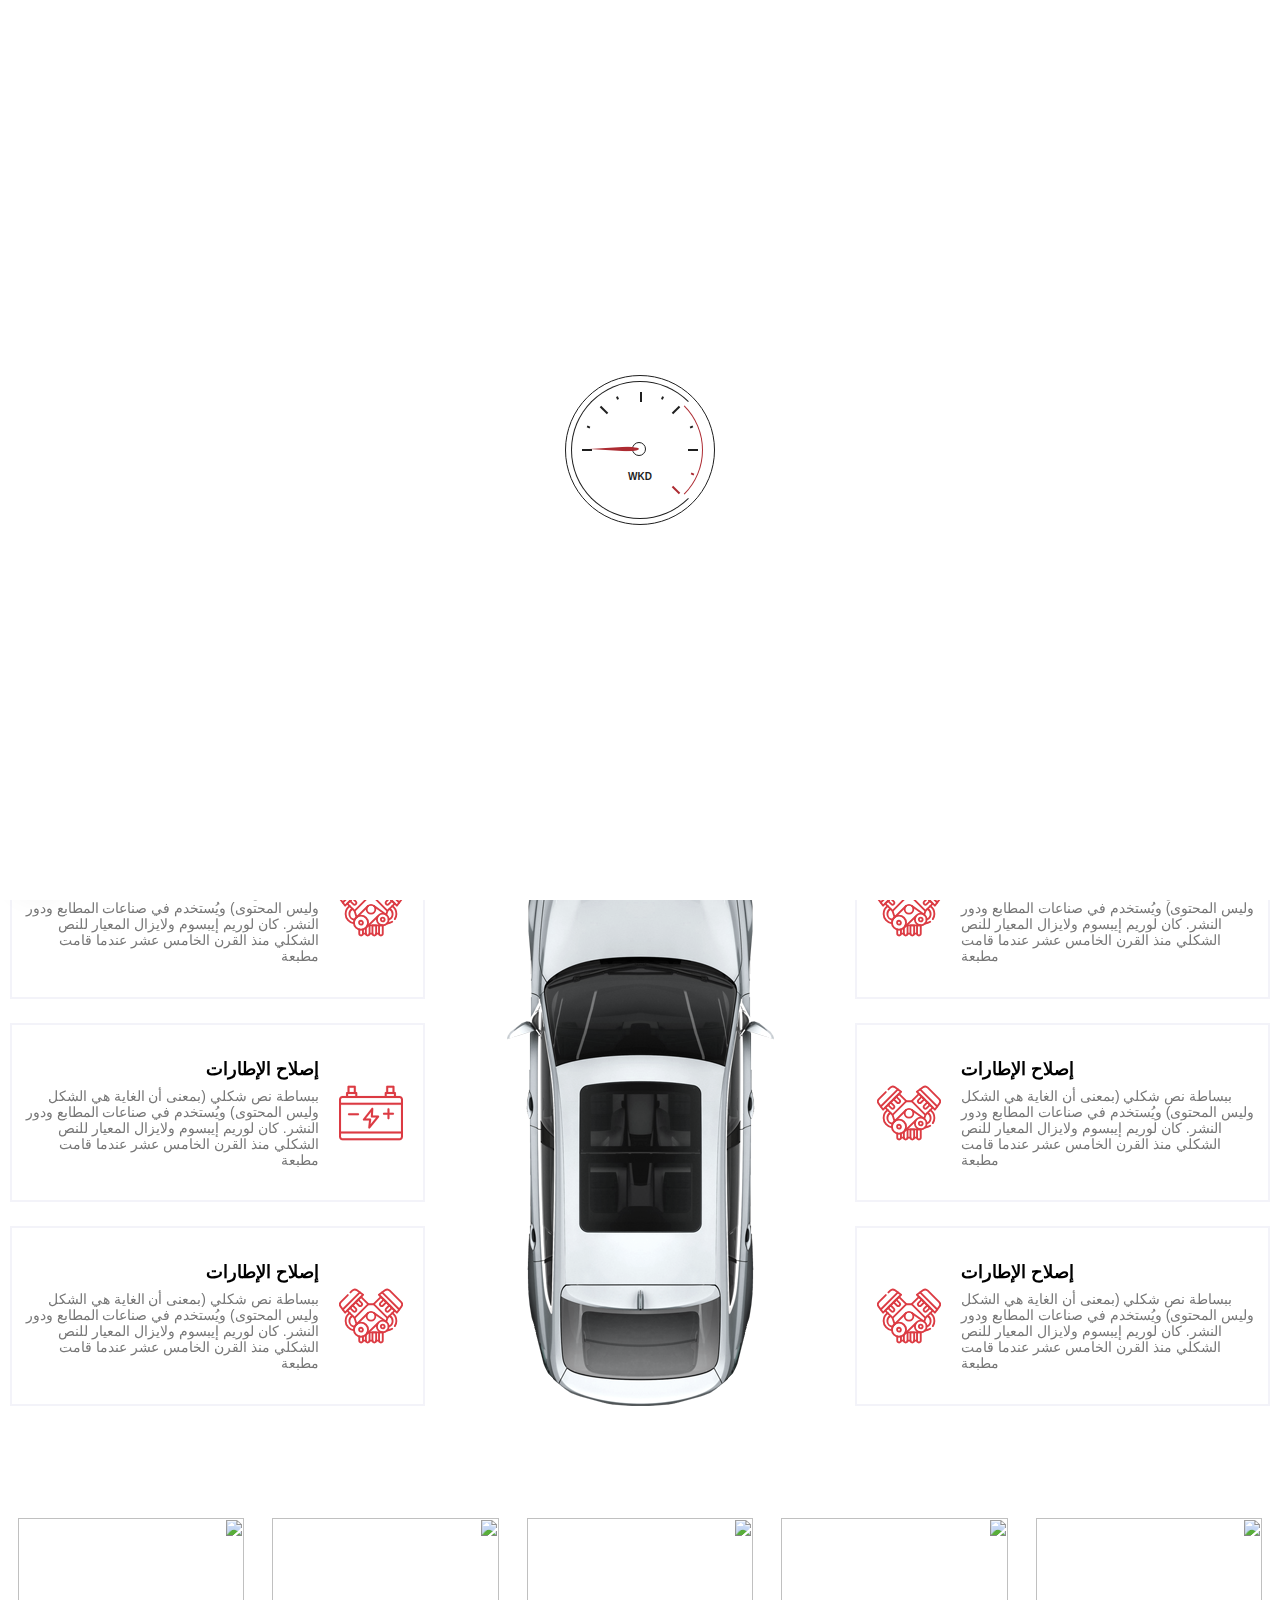
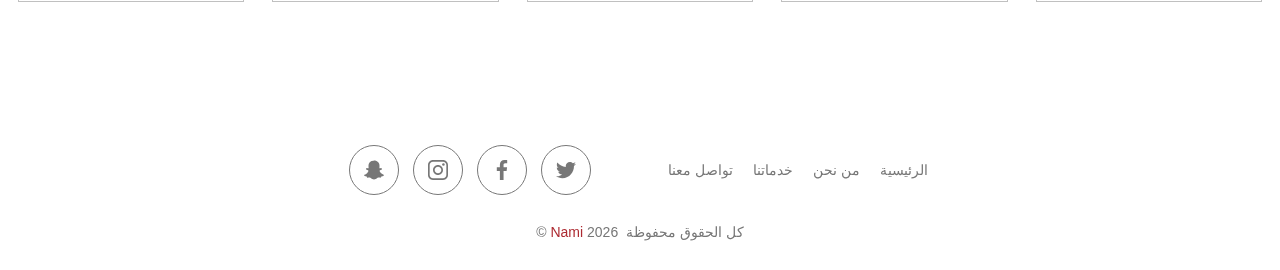
==== commit 72252940: "footer" ====
--- a/index.html
+++ b/index.html
@@ -24,6 +24,26 @@
 </head>
 
 <body>
+  <div class="spinner">
+    <div class="loader">
+      <div class="line"></div>
+      <div class="line"></div>
+      <div class="line"></div>
+      <div class="line"></div>
+      <div class="line"></div>
+      <div class="line"></div>
+      <div class="subline"></div>
+      <div class="subline"></div>
+      <div class="subline"></div>
+      <div class="subline"></div>
+      <div class="subline"></div>
+      <div class="loader-circle-1">
+        <div class="loader-circle-2"></div>
+      </div>
+      <div class="needle"></div>
+      <div class="loading">WKD</div>
+    </div>
+  </div>
   <!-- ================ Header ================= -->
   <header>
     <nav>
@@ -35,6 +55,7 @@
       <div class="navMenu">
         <a class="navLink" href="index.html"> الرئيسية </a>
         <a class="navLink" href="#!"> من نحن </a>
+        <a class="navLink" href="index.html#services"> خدماتنا </a>
         <a class="navLink btn" href="#!"> تواصل معنا </a>
       </div>
       <!-- toggle btn -->
@@ -69,72 +90,1506 @@
         </div>
       </div>
     </section>
+    <section class="about" id="about">
+    </section>
+    <!--  services -->
+    <section class="services" id="services">
+      <!-- title -->
+      <div class="title">
+        <div class="side">
+          <p data-aos="fade-up"> نمتلك خبرة طويلة في مجالنا، ولذلك نستطيع تقديم خدمات متميّزة لك. </p>
+        </div>
+        <span class="distance"></span>
+        <div class="side">
+          <h6 data-aos="fade-up">خدماتنا </h6>
+          <h1 data-aos="fade-up"> ما الذي نقدمه لك </h1>
+        </div>
+      </div>
+      <!--  -->
+      <div class="ourServices">
+        <div class="col">
+          <div class="service" data-aos="fade-up">
+            <div class="icon">
+              <svg xmlns="http://www.w3.org/2000/svg" version="1.1" xmlns:xlink="http://www.w3.org/1999/xlink"
+                xmlns:svgjs="http://svgjs.com/svgjs" x="0" y="0" viewBox="0 0 682.66669 682.66669"
+                style="enable-background:new 0 0 512 512" xml:space="preserve" class="">
+                <g>
+                  <defs id="defs13">
+                    <clipPath clipPathUnits="userSpaceOnUse" id="clipPath27">
+                      <path d="M 0,512 H 512 V 0 H 0 Z" id="path25" data-original="#000000"></path>
+                    </clipPath>
+                  </defs>
+                  <g id="g15" transform="matrix(1.3333333,0,0,-1.3333333,0,682.66667)">
+                    <g id="g17" transform="translate(234.4678,350.3767)">
+                      <path d="m 0,0 -109.729,-109.729 -58.783,58.784 109.729,109.728 z"
+                        style="stroke-linecap: round; stroke-linejoin: round; stroke-miterlimit: 10; stroke-dasharray: none; stroke-opacity: 1;"
+                        id="path19" fill="none" stroke-width="15px" stroke-linecap="round" stroke-linejoin="round"
+                        stroke-miterlimit="10" stroke-dasharray="none" stroke-opacity="" data-original="#000000"
+                        class=""></path>
+                    </g>
+                    <g id="g21">
+                      <g id="g23" clip-path="url(#clipPath27)">
+                        <g id="g29" transform="translate(91.6201,444.7612)">
+                          <path
+                            d="m 0,0 14.2,14.2 c 10.33,10.33 26.65,11.56 38.4,2.89 l 48.44,-35.71 -143.68,-143.69 -35.72,48.44 c -8.66,11.76 -7.44,28.08 2.89,38.41 l 54.26,54.26"
+                            style="stroke-linecap: round; stroke-linejoin: round; stroke-miterlimit: 10; stroke-dasharray: none; stroke-opacity: 1;"
+                            id="path31" fill="none" stroke-width="15px" stroke-linecap="round" stroke-linejoin="round"
+                            stroke-miterlimit="10" stroke-dasharray="none" stroke-opacity="" data-original="#000000"
+                            class=""></path>
+                        </g>
+                        <g id="g33" transform="translate(135.0088,295.04)">
+                          <path
+                            d="M 0,0 V 0 C -5.681,-5.681 -14.893,-5.681 -20.574,0 L -47.009,26.435 -26.435,47.009 0,20.574 C 5.682,14.893 5.682,5.681 0,0 Z"
+                            style="stroke-linecap: round; stroke-linejoin: round; stroke-miterlimit: 10; stroke-dasharray: none; stroke-opacity: 1;"
+                            id="path35" fill="none" stroke-width="15px" stroke-linecap="round" stroke-linejoin="round"
+                            stroke-miterlimit="10" stroke-dasharray="none" stroke-opacity="" data-original="#000000"
+                            class=""></path>
+                        </g>
+                        <g id="g37" transform="translate(180.0762,340.1072)">
+                          <path
+                            d="M 0,0 V 0 C -5.682,-5.681 -14.893,-5.681 -20.574,0 L -47.009,26.435 -26.435,47.009 0,20.574 C 5.681,14.893 5.681,5.681 0,0 Z"
+                            style="stroke-linecap: round; stroke-linejoin: round; stroke-miterlimit: 10; stroke-dasharray: none; stroke-opacity: 1;"
+                            id="path39" fill="none" stroke-width="15px" stroke-linecap="round" stroke-linejoin="round"
+                            stroke-miterlimit="10" stroke-dasharray="none" stroke-opacity="" data-original="#000000"
+                            class=""></path>
+                        </g>
+                        <g id="g41" transform="translate(30.3203,307.761)">
+                          <path d="M 0,0 137.035,137.035"
+                            style="stroke-linecap: round; stroke-linejoin: round; stroke-miterlimit: 10; stroke-dasharray: none; stroke-opacity: 1;"
+                            id="path43" fill="none" stroke-width="15px" stroke-linecap="round" stroke-linejoin="round"
+                            stroke-miterlimit="10" stroke-dasharray="none" stroke-opacity="" data-original="#000000"
+                            class=""></path>
+                        </g>
+                        <g id="g45" transform="translate(277.5337,350.3767)">
+                          <path d="M 0,0 109.729,-109.729 168.511,-50.945 58.783,58.783 Z"
+                            style="stroke-linecap: round; stroke-linejoin: round; stroke-miterlimit: 10; stroke-dasharray: none; stroke-opacity: 1;"
+                            id="path47" fill="none" stroke-width="15px" stroke-linecap="round" stroke-linejoin="round"
+                            stroke-miterlimit="10" stroke-dasharray="none" stroke-opacity="" data-original="#000000"
+                            class=""></path>
+                        </g>
+                        <g id="g49" transform="translate(319.3398,426.1365)">
+                          <path
+                            d="m 0,0 143.682,-143.682 35.716,48.439 c 8.666,11.753 7.439,28.077 -2.887,38.403 L 86.842,32.829 C 76.516,43.156 60.192,44.382 48.438,35.716 Z"
+                            style="stroke-linecap: round; stroke-linejoin: round; stroke-miterlimit: 10; stroke-dasharray: none; stroke-opacity: 1;"
+                            id="path51" fill="none" stroke-width="15px" stroke-linecap="round" stroke-linejoin="round"
+                            stroke-miterlimit="10" stroke-dasharray="none" stroke-opacity="" data-original="#000000"
+                            class=""></path>
+                        </g>
+                        <g id="g53" transform="translate(376.9927,295.04)">
+                          <path
+                            d="M 0,0 V 0 C 5.681,-5.681 14.893,-5.681 20.574,0 L 47.009,26.435 26.435,47.009 0,20.574 C -5.682,14.893 -5.682,5.681 0,0 Z"
+                            style="stroke-linecap: round; stroke-linejoin: round; stroke-miterlimit: 10; stroke-dasharray: none; stroke-opacity: 1;"
+                            id="path55" fill="none" stroke-width="15px" stroke-linecap="round" stroke-linejoin="round"
+                            stroke-miterlimit="10" stroke-dasharray="none" stroke-opacity="" data-original="#000000"
+                            class=""></path>
+                        </g>
+                        <g id="g57" transform="translate(331.9253,340.1072)">
+                          <path
+                            d="M 0,0 V 0 C 5.682,-5.681 14.893,-5.681 20.574,0 L 47.009,26.435 26.435,47.009 0,20.574 C -5.681,14.893 -5.681,5.681 0,0 Z"
+                            style="stroke-linecap: round; stroke-linejoin: round; stroke-miterlimit: 10; stroke-dasharray: none; stroke-opacity: 1;"
+                            id="path59" fill="none" stroke-width="15px" stroke-linecap="round" stroke-linejoin="round"
+                            stroke-miterlimit="10" stroke-dasharray="none" stroke-opacity="" data-original="#000000"
+                            class=""></path>
+                        </g>
+                        <g id="g61" transform="translate(481.6812,307.761)">
+                          <path d="M 0,0 -137.035,137.035"
+                            style="stroke-linecap: round; stroke-linejoin: round; stroke-miterlimit: 10; stroke-dasharray: none; stroke-opacity: 1;"
+                            id="path63" fill="none" stroke-width="15px" stroke-linecap="round" stroke-linejoin="round"
+                            stroke-miterlimit="10" stroke-dasharray="none" stroke-opacity="" data-original="#000000"
+                            class=""></path>
+                        </g>
+                        <g id="g65" transform="translate(140.8662,190.5959)">
+                          <path d="M 0,0 -16.125,50.055"
+                            style="stroke-linecap: round; stroke-linejoin: round; stroke-miterlimit: 10; stroke-dasharray: none; stroke-opacity: 1;"
+                            id="path67" fill="none" stroke-width="15px" stroke-linecap="round" stroke-linejoin="round"
+                            stroke-miterlimit="10" stroke-dasharray="none" stroke-opacity="" data-original="#000000"
+                            class=""></path>
+                        </g>
+                        <g id="g69" transform="translate(387.2583,240.6511)">
+                          <path d="M 0,0 -9.719,-30.187"
+                            style="stroke-linecap: round; stroke-linejoin: round; stroke-miterlimit: 10; stroke-dasharray: none; stroke-opacity: 1;"
+                            id="path71" fill="none" stroke-width="15px" stroke-linecap="round" stroke-linejoin="round"
+                            stroke-miterlimit="10" stroke-dasharray="none" stroke-opacity="" data-original="#000000"
+                            class=""></path>
+                        </g>
+                        <g id="g73" transform="translate(228.2949,125.1567)">
+                          <path d="M 0,0 H 27.705 121.77"
+                            style="stroke-linecap: round; stroke-linejoin: round; stroke-miterlimit: 10; stroke-dasharray: none; stroke-opacity: 1;"
+                            id="path75" fill="none" stroke-width="15px" stroke-linecap="round" stroke-linejoin="round"
+                            stroke-miterlimit="10" stroke-dasharray="none" stroke-opacity="" data-original="#000000"
+                            class=""></path>
+                        </g>
+                        <g id="g77" transform="translate(234.4678,350.3767)">
+                          <path d="M 0,0 H 43.066"
+                            style="stroke-linecap: round; stroke-linejoin: round; stroke-miterlimit: 10; stroke-dasharray: none; stroke-opacity: 1;"
+                            id="path79" fill="none" stroke-width="15px" stroke-linecap="round" stroke-linejoin="round"
+                            stroke-miterlimit="10" stroke-dasharray="none" stroke-opacity="" data-original="#000000"
+                            class=""></path>
+                        </g>
+                        <g id="g81" transform="translate(85.9902,279.4099)">
+                          <path
+                            d="m 0,0 c -19.92,-13.77 -32.99,-36.76 -32.99,-62.75 0,-38.82 29.18,-70.96 66.76,-75.65 M 21.82,-21.82 C 7.09,-29.56 -2.97,-44.99 -2.97,-62.75 c 0,-24.04 18.47,-43.86 41.97,-46.01"
+                            style="stroke-linecap: round; stroke-linejoin: round; stroke-miterlimit: 10; stroke-dasharray: none; stroke-opacity: 1;"
+                            id="path83" fill="none" stroke-width="15px" stroke-linecap="round" stroke-linejoin="round"
+                            stroke-miterlimit="10" stroke-dasharray="none" stroke-opacity="" data-original="#000000"
+                            class=""></path>
+                        </g>
+                        <g id="g85" transform="translate(425.6499,153.6614)">
+                          <path
+                            d="M 0,0 C -11.7,-7.99 -25.74,-12.81 -40.85,-13.21 M 0.36,125.74 C 20.28,111.98 33.35,88.99 33.35,63 33.35,47.62 28.77,33.29 20.9,21.3 m -42.356,82.625 C -6.733,96.188 3.326,80.754 3.326,62.998 3.326,42.54 -10.046,25.134 -28.522,19.088"
+                            style="stroke-linecap: round; stroke-linejoin: round; stroke-miterlimit: 10; stroke-dasharray: none; stroke-opacity: 1;"
+                            id="path87" fill="none" stroke-width="15px" stroke-linecap="round" stroke-linejoin="round"
+                            stroke-miterlimit="10" stroke-dasharray="none" stroke-opacity="" data-original="#000000"
+                            class=""></path>
+                        </g>
+                        <g id="g89" transform="translate(191.6118,92.127)">
+                          <path
+                            d="m 0,0 v -32.9 c 0,-8.197 -6.646,-14.843 -14.843,-14.843 -8.188,0 -14.834,6.646 -14.834,14.843 v 32.46"
+                            style="stroke-linecap: round; stroke-linejoin: round; stroke-miterlimit: 10; stroke-dasharray: none; stroke-opacity: 1;"
+                            id="path91" fill="none" stroke-width="15px" stroke-linecap="round" stroke-linejoin="round"
+                            stroke-miterlimit="10" stroke-dasharray="none" stroke-opacity="" data-original="#000000"
+                            class=""></path>
+                        </g>
+                        <g id="g93" transform="translate(228.2949,125.1567)">
+                          <path
+                            d="m 0,0 h 16.135 v -65.929 c 0,-8.198 -6.646,-14.844 -14.844,-14.844 -8.187,0 -14.833,6.646 -14.833,14.844 v 46.131"
+                            style="stroke-linecap: round; stroke-linejoin: round; stroke-miterlimit: 10; stroke-dasharray: none; stroke-opacity: 1;"
+                            id="path95" fill="none" stroke-width="15px" stroke-linecap="round" stroke-linejoin="round"
+                            stroke-miterlimit="10" stroke-dasharray="none" stroke-opacity="" data-original="#000000"
+                            class=""></path>
+                        </g>
+                        <g id="g97" transform="translate(282.4106,44.3877)">
+                          <path
+                            d="M 0,0 V 0 C -8.195,0 -14.838,6.643 -14.838,14.838 V 80.773 H 14.837 V 14.838 C 14.837,6.643 8.194,0 0,0 Z"
+                            style="stroke-linecap: round; stroke-linejoin: round; stroke-miterlimit: 10; stroke-dasharray: none; stroke-opacity: 1;"
+                            id="path99" fill="none" stroke-width="15px" stroke-linecap="round" stroke-linejoin="round"
+                            stroke-miterlimit="10" stroke-dasharray="none" stroke-opacity="" data-original="#000000"
+                            class=""></path>
+                        </g>
+                        <g id="g101" transform="translate(335.23,44.3877)">
+                          <path
+                            d="M 0,0 V 0 C -8.194,0 -14.837,6.643 -14.837,14.838 V 80.773 H 14.838 V 14.838 C 14.838,6.643 8.195,0 0,0 Z"
+                            style="stroke-linecap: round; stroke-linejoin: round; stroke-miterlimit: 10; stroke-dasharray: none; stroke-opacity: 1;"
+                            id="path103" fill="none" stroke-width="15px" stroke-linecap="round" stroke-linejoin="round"
+                            stroke-miterlimit="10" stroke-dasharray="none" stroke-opacity="" data-original="#000000"
+                            class=""></path>
+                        </g>
+                        <g id="g105" transform="translate(320.3882,59.2273)">
+                          <path d="M 0,0 H -23.141"
+                            style="stroke-linecap: round; stroke-linejoin: round; stroke-miterlimit: 10; stroke-dasharray: none; stroke-opacity: 1;"
+                            id="path107" fill="none" stroke-width="15px" stroke-linecap="round" stroke-linejoin="round"
+                            stroke-miterlimit="10" stroke-dasharray="none" stroke-opacity="" data-original="#000000"
+                            class=""></path>
+                        </g>
+                        <g id="g109" transform="translate(214.7529,59.2273)">
+                          <path d="M 0,0 H -23.141"
+                            style="stroke-linecap: round; stroke-linejoin: round; stroke-miterlimit: 10; stroke-dasharray: none; stroke-opacity: 1;"
+                            id="path111" fill="none" stroke-width="15px" stroke-linecap="round" stroke-linejoin="round"
+                            stroke-miterlimit="10" stroke-dasharray="none" stroke-opacity="" data-original="#000000"
+                            class=""></path>
+                        </g>
+                        <g id="g113" transform="translate(267.5703,59.2273)">
+                          <path d="M 0,0 H -23.141"
+                            style="stroke-linecap: round; stroke-linejoin: round; stroke-miterlimit: 10; stroke-dasharray: none; stroke-opacity: 1;"
+                            id="path115" fill="none" stroke-width="15px" stroke-linecap="round" stroke-linejoin="round"
+                            stroke-miterlimit="10" stroke-dasharray="none" stroke-opacity="" data-original="#000000"
+                            class=""></path>
+                        </g>
+                        <g id="g117" transform="translate(290.9492,254.1135)">
+                          <path
+                            d="M 0,0 C 0,19.301 -15.647,34.948 -34.949,34.948 -54.25,34.948 -69.897,19.301 -69.897,0 c 0,-19.302 15.647,-34.948 34.948,-34.948 C -15.647,-34.948 0,-19.302 0,0 Z"
+                            style="stroke-linecap: round; stroke-linejoin: round; stroke-miterlimit: 10; stroke-dasharray: none; stroke-opacity: 1;"
+                            id="path119" fill="none" stroke-width="15px" stroke-linecap="round" stroke-linejoin="round"
+                            stroke-miterlimit="10" stroke-dasharray="none" stroke-opacity="" data-original="#000000"
+                            class=""></path>
+                        </g>
+                        <g id="g121" transform="translate(397.1421,172.2354)">
+                          <path
+                            d="m 0,0 c 0,25.999 -21.076,47.074 -47.074,47.074 -25.999,0 -47.074,-21.075 -47.074,-47.074 0,-25.998 21.075,-47.074 47.074,-47.074 C -21.076,-47.074 0,-25.998 0,0 Z"
+                            style="stroke-linecap: round; stroke-linejoin: round; stroke-miterlimit: 10; stroke-dasharray: none; stroke-opacity: 1;"
+                            id="path123" fill="none" stroke-width="15px" stroke-linecap="round" stroke-linejoin="round"
+                            stroke-miterlimit="10" stroke-dasharray="none" stroke-opacity="" data-original="#000000"
+                            class=""></path>
+                        </g>
+                        <g id="g125" transform="translate(232.4209,146.3806)">
+                          <path
+                            d="m 0,0 c 0,31.178 -25.275,56.453 -56.453,56.453 -31.178,0 -56.453,-25.275 -56.453,-56.453 0,-31.178 25.275,-56.453 56.453,-56.453 C -25.275,-56.453 0,-31.178 0,0 Z"
+                            style="stroke-linecap: round; stroke-linejoin: round; stroke-miterlimit: 10; stroke-dasharray: none; stroke-opacity: 1;"
+                            id="path127" fill="none" stroke-width="15px" stroke-linecap="round" stroke-linejoin="round"
+                            stroke-miterlimit="10" stroke-dasharray="none" stroke-opacity="" data-original="#000000"
+                            class=""></path>
+                        </g>
+                        <g id="g129" transform="translate(191.105,146.3806)">
+                          <path
+                            d="m 0,0 c 0,8.36 -6.777,15.137 -15.137,15.137 -8.36,0 -15.137,-6.777 -15.137,-15.137 0,-8.36 6.777,-15.137 15.137,-15.137 C -6.777,-15.137 0,-8.36 0,0 Z"
+                            style="stroke-linecap: round; stroke-linejoin: round; stroke-miterlimit: 10; stroke-dasharray: none; stroke-opacity: 1;"
+                            id="path131" fill="none" stroke-width="15px" stroke-linecap="round" stroke-linejoin="round"
+                            stroke-miterlimit="10" stroke-dasharray="none" stroke-opacity="" data-original="#000000"
+                            class=""></path>
+                        </g>
+                        <g id="g133" transform="translate(365.2046,172.2354)">
+                          <path
+                            d="m 0,0 c 0,8.36 -6.777,15.137 -15.137,15.137 -8.36,0 -15.137,-6.777 -15.137,-15.137 0,-8.36 6.777,-15.137 15.137,-15.137 C -6.777,-15.137 0,-8.36 0,0 Z"
+                            style="stroke-linecap: round; stroke-linejoin: round; stroke-miterlimit: 10; stroke-dasharray: none; stroke-opacity: 1;"
+                            id="path135" fill="none" stroke-width="15px" stroke-linecap="round" stroke-linejoin="round"
+                            stroke-miterlimit="10" stroke-dasharray="none" stroke-opacity="" data-original="#000000"
+                            class=""></path>
+                        </g>
+                        <g id="g137" transform="translate(131.6826,181.3918)">
+                          <path d="M 0,0 100.874,98.638"
+                            style="stroke-linecap: round; stroke-linejoin: round; stroke-miterlimit: 10; stroke-dasharray: none; stroke-opacity: 1;"
+                            id="path139" fill="none" stroke-width="15px" stroke-linecap="round" stroke-linejoin="round"
+                            stroke-miterlimit="10" stroke-dasharray="none" stroke-opacity="" data-original="#000000"
+                            class=""></path>
+                        </g>
+                        <g id="g141" transform="translate(279.8672,279.6348)">
+                          <path d="M 0,0 89.496,-64.464"
+                            style="stroke-linecap: round; stroke-linejoin: round; stroke-miterlimit: 10; stroke-dasharray: none; stroke-opacity: 1;"
+                            id="path143" fill="none" stroke-width="15px" stroke-linecap="round" stroke-linejoin="round"
+                            stroke-miterlimit="10" stroke-dasharray="none" stroke-opacity="" data-original="#000000"
+                            class=""></path>
+                        </g>
+                        <g id="g145" transform="translate(214.7529,105.3589)">
+                          <path d="M 0,0 94.65,90.6"
+                            style="stroke-linecap: round; stroke-linejoin: round; stroke-miterlimit: 10; stroke-dasharray: none; stroke-opacity: 1;"
+                            id="path147" fill="none" stroke-width="15px" stroke-linecap="round" stroke-linejoin="round"
+                            stroke-miterlimit="10" stroke-dasharray="none" stroke-opacity="" data-original="#000000"
+                            class=""></path>
+                        </g>
+                      </g>
+                    </g>
+                  </g>
+                </g>
+              </svg>
+            </div>
+            <div class="data">
+              <h4> إصلاح الإطارات </h4>
+              <p> ببساطة نص شكلي (بمعنى أن الغاية هي الشكل وليس المحتوى) ويُستخدم في صناعات المطابع ودور النشر. كان
+                لوريم
+                إيبسوم ولايزال المعيار للنص الشكلي منذ القرن الخامس عشر عندما قامت مطبعة </p>
+            </div>
+          </div>
 
-    <!--  services -->
-    <section class="services">
-      <div class="title">
-        <h1 data-aos="fade-up"> خدماتُنا </h1>
-        <p data-aos="fade-up"> نمتلك خبرة طويلة في مجالنا، ولذلك نستطيع تقديم خدمات متميّزة لك. </p>
+          <div class="service" data-aos="fade-up">
+            <div class="icon">
+              <svg xmlns="http://www.w3.org/2000/svg" version="1.1" xmlns:xlink="http://www.w3.org/1999/xlink"
+                xmlns:svgjs="http://svgjs.com/svgjs" x="0" y="0" viewBox="0 0 682.66669 682.66669"
+                style="enable-background:new 0 0 512 512" xml:space="preserve" class="">
+                <g>
+                  <defs id="defs13">
+                    <clipPath clipPathUnits="userSpaceOnUse" id="clipPath27">
+                      <path d="M 0,512 H 512 V 0 H 0 Z" id="path25" data-original="#000000"></path>
+                    </clipPath>
+                  </defs>
+                  <g id="g15" transform="matrix(1.3333333,0,0,-1.3333333,0,682.66667)">
+                    <g id="g17" transform="translate(234.4678,350.3767)">
+                      <path d="m 0,0 -109.729,-109.729 -58.783,58.784 109.729,109.728 z"
+                        style="stroke-linecap: round; stroke-linejoin: round; stroke-miterlimit: 10; stroke-dasharray: none; stroke-opacity: 1;"
+                        id="path19" fill="none" stroke-width="15px" stroke-linecap="round" stroke-linejoin="round"
+                        stroke-miterlimit="10" stroke-dasharray="none" stroke-opacity="" data-original="#000000"
+                        class=""></path>
+                    </g>
+                    <g id="g21">
+                      <g id="g23" clip-path="url(#clipPath27)">
+                        <g id="g29" transform="translate(91.6201,444.7612)">
+                          <path
+                            d="m 0,0 14.2,14.2 c 10.33,10.33 26.65,11.56 38.4,2.89 l 48.44,-35.71 -143.68,-143.69 -35.72,48.44 c -8.66,11.76 -7.44,28.08 2.89,38.41 l 54.26,54.26"
+                            style="stroke-linecap: round; stroke-linejoin: round; stroke-miterlimit: 10; stroke-dasharray: none; stroke-opacity: 1;"
+                            id="path31" fill="none" stroke-width="15px" stroke-linecap="round" stroke-linejoin="round"
+                            stroke-miterlimit="10" stroke-dasharray="none" stroke-opacity="" data-original="#000000"
+                            class=""></path>
+                        </g>
+                        <g id="g33" transform="translate(135.0088,295.04)">
+                          <path
+                            d="M 0,0 V 0 C -5.681,-5.681 -14.893,-5.681 -20.574,0 L -47.009,26.435 -26.435,47.009 0,20.574 C 5.682,14.893 5.682,5.681 0,0 Z"
+                            style="stroke-linecap: round; stroke-linejoin: round; stroke-miterlimit: 10; stroke-dasharray: none; stroke-opacity: 1;"
+                            id="path35" fill="none" stroke-width="15px" stroke-linecap="round" stroke-linejoin="round"
+                            stroke-miterlimit="10" stroke-dasharray="none" stroke-opacity="" data-original="#000000"
+                            class=""></path>
+                        </g>
+                        <g id="g37" transform="translate(180.0762,340.1072)">
+                          <path
+                            d="M 0,0 V 0 C -5.682,-5.681 -14.893,-5.681 -20.574,0 L -47.009,26.435 -26.435,47.009 0,20.574 C 5.681,14.893 5.681,5.681 0,0 Z"
+                            style="stroke-linecap: round; stroke-linejoin: round; stroke-miterlimit: 10; stroke-dasharray: none; stroke-opacity: 1;"
+                            id="path39" fill="none" stroke-width="15px" stroke-linecap="round" stroke-linejoin="round"
+                            stroke-miterlimit="10" stroke-dasharray="none" stroke-opacity="" data-original="#000000"
+                            class=""></path>
+                        </g>
+                        <g id="g41" transform="translate(30.3203,307.761)">
+                          <path d="M 0,0 137.035,137.035"
+                            style="stroke-linecap: round; stroke-linejoin: round; stroke-miterlimit: 10; stroke-dasharray: none; stroke-opacity: 1;"
+                            id="path43" fill="none" stroke-width="15px" stroke-linecap="round" stroke-linejoin="round"
+                            stroke-miterlimit="10" stroke-dasharray="none" stroke-opacity="" data-original="#000000"
+                            class=""></path>
+                        </g>
+                        <g id="g45" transform="translate(277.5337,350.3767)">
+                          <path d="M 0,0 109.729,-109.729 168.511,-50.945 58.783,58.783 Z"
+                            style="stroke-linecap: round; stroke-linejoin: round; stroke-miterlimit: 10; stroke-dasharray: none; stroke-opacity: 1;"
+                            id="path47" fill="none" stroke-width="15px" stroke-linecap="round" stroke-linejoin="round"
+                            stroke-miterlimit="10" stroke-dasharray="none" stroke-opacity="" data-original="#000000"
+                            class=""></path>
+                        </g>
+                        <g id="g49" transform="translate(319.3398,426.1365)">
+                          <path
+                            d="m 0,0 143.682,-143.682 35.716,48.439 c 8.666,11.753 7.439,28.077 -2.887,38.403 L 86.842,32.829 C 76.516,43.156 60.192,44.382 48.438,35.716 Z"
+                            style="stroke-linecap: round; stroke-linejoin: round; stroke-miterlimit: 10; stroke-dasharray: none; stroke-opacity: 1;"
+                            id="path51" fill="none" stroke-width="15px" stroke-linecap="round" stroke-linejoin="round"
+                            stroke-miterlimit="10" stroke-dasharray="none" stroke-opacity="" data-original="#000000"
+                            class=""></path>
+                        </g>
+                        <g id="g53" transform="translate(376.9927,295.04)">
+                          <path
+                            d="M 0,0 V 0 C 5.681,-5.681 14.893,-5.681 20.574,0 L 47.009,26.435 26.435,47.009 0,20.574 C -5.682,14.893 -5.682,5.681 0,0 Z"
+                            style="stroke-linecap: round; stroke-linejoin: round; stroke-miterlimit: 10; stroke-dasharray: none; stroke-opacity: 1;"
+                            id="path55" fill="none" stroke-width="15px" stroke-linecap="round" stroke-linejoin="round"
+                            stroke-miterlimit="10" stroke-dasharray="none" stroke-opacity="" data-original="#000000"
+                            class=""></path>
+                        </g>
+                        <g id="g57" transform="translate(331.9253,340.1072)">
+                          <path
+                            d="M 0,0 V 0 C 5.682,-5.681 14.893,-5.681 20.574,0 L 47.009,26.435 26.435,47.009 0,20.574 C -5.681,14.893 -5.681,5.681 0,0 Z"
+                            style="stroke-linecap: round; stroke-linejoin: round; stroke-miterlimit: 10; stroke-dasharray: none; stroke-opacity: 1;"
+                            id="path59" fill="none" stroke-width="15px" stroke-linecap="round" stroke-linejoin="round"
+                            stroke-miterlimit="10" stroke-dasharray="none" stroke-opacity="" data-original="#000000"
+                            class=""></path>
+                        </g>
+                        <g id="g61" transform="translate(481.6812,307.761)">
+                          <path d="M 0,0 -137.035,137.035"
+                            style="stroke-linecap: round; stroke-linejoin: round; stroke-miterlimit: 10; stroke-dasharray: none; stroke-opacity: 1;"
+                            id="path63" fill="none" stroke-width="15px" stroke-linecap="round" stroke-linejoin="round"
+                            stroke-miterlimit="10" stroke-dasharray="none" stroke-opacity="" data-original="#000000"
+                            class=""></path>
+                        </g>
+                        <g id="g65" transform="translate(140.8662,190.5959)">
+                          <path d="M 0,0 -16.125,50.055"
+                            style="stroke-linecap: round; stroke-linejoin: round; stroke-miterlimit: 10; stroke-dasharray: none; stroke-opacity: 1;"
+                            id="path67" fill="none" stroke-width="15px" stroke-linecap="round" stroke-linejoin="round"
+                            stroke-miterlimit="10" stroke-dasharray="none" stroke-opacity="" data-original="#000000"
+                            class=""></path>
+                        </g>
+                        <g id="g69" transform="translate(387.2583,240.6511)">
+                          <path d="M 0,0 -9.719,-30.187"
+                            style="stroke-linecap: round; stroke-linejoin: round; stroke-miterlimit: 10; stroke-dasharray: none; stroke-opacity: 1;"
+                            id="path71" fill="none" stroke-width="15px" stroke-linecap="round" stroke-linejoin="round"
+                            stroke-miterlimit="10" stroke-dasharray="none" stroke-opacity="" data-original="#000000"
+                            class=""></path>
+                        </g>
+                        <g id="g73" transform="translate(228.2949,125.1567)">
+                          <path d="M 0,0 H 27.705 121.77"
+                            style="stroke-linecap: round; stroke-linejoin: round; stroke-miterlimit: 10; stroke-dasharray: none; stroke-opacity: 1;"
+                            id="path75" fill="none" stroke-width="15px" stroke-linecap="round" stroke-linejoin="round"
+                            stroke-miterlimit="10" stroke-dasharray="none" stroke-opacity="" data-original="#000000"
+                            class=""></path>
+                        </g>
+                        <g id="g77" transform="translate(234.4678,350.3767)">
+                          <path d="M 0,0 H 43.066"
+                            style="stroke-linecap: round; stroke-linejoin: round; stroke-miterlimit: 10; stroke-dasharray: none; stroke-opacity: 1;"
+                            id="path79" fill="none" stroke-width="15px" stroke-linecap="round" stroke-linejoin="round"
+                            stroke-miterlimit="10" stroke-dasharray="none" stroke-opacity="" data-original="#000000"
+                            class=""></path>
+                        </g>
+                        <g id="g81" transform="translate(85.9902,279.4099)">
+                          <path
+                            d="m 0,0 c -19.92,-13.77 -32.99,-36.76 -32.99,-62.75 0,-38.82 29.18,-70.96 66.76,-75.65 M 21.82,-21.82 C 7.09,-29.56 -2.97,-44.99 -2.97,-62.75 c 0,-24.04 18.47,-43.86 41.97,-46.01"
+                            style="stroke-linecap: round; stroke-linejoin: round; stroke-miterlimit: 10; stroke-dasharray: none; stroke-opacity: 1;"
+                            id="path83" fill="none" stroke-width="15px" stroke-linecap="round" stroke-linejoin="round"
+                            stroke-miterlimit="10" stroke-dasharray="none" stroke-opacity="" data-original="#000000"
+                            class=""></path>
+                        </g>
+                        <g id="g85" transform="translate(425.6499,153.6614)">
+                          <path
+                            d="M 0,0 C -11.7,-7.99 -25.74,-12.81 -40.85,-13.21 M 0.36,125.74 C 20.28,111.98 33.35,88.99 33.35,63 33.35,47.62 28.77,33.29 20.9,21.3 m -42.356,82.625 C -6.733,96.188 3.326,80.754 3.326,62.998 3.326,42.54 -10.046,25.134 -28.522,19.088"
+                            style="stroke-linecap: round; stroke-linejoin: round; stroke-miterlimit: 10; stroke-dasharray: none; stroke-opacity: 1;"
+                            id="path87" fill="none" stroke-width="15px" stroke-linecap="round" stroke-linejoin="round"
+                            stroke-miterlimit="10" stroke-dasharray="none" stroke-opacity="" data-original="#000000"
+                            class=""></path>
+                        </g>
+                        <g id="g89" transform="translate(191.6118,92.127)">
+                          <path
+                            d="m 0,0 v -32.9 c 0,-8.197 -6.646,-14.843 -14.843,-14.843 -8.188,0 -14.834,6.646 -14.834,14.843 v 32.46"
+                            style="stroke-linecap: round; stroke-linejoin: round; stroke-miterlimit: 10; stroke-dasharray: none; stroke-opacity: 1;"
+                            id="path91" fill="none" stroke-width="15px" stroke-linecap="round" stroke-linejoin="round"
+                            stroke-miterlimit="10" stroke-dasharray="none" stroke-opacity="" data-original="#000000"
+                            class=""></path>
+                        </g>
+                        <g id="g93" transform="translate(228.2949,125.1567)">
+                          <path
+                            d="m 0,0 h 16.135 v -65.929 c 0,-8.198 -6.646,-14.844 -14.844,-14.844 -8.187,0 -14.833,6.646 -14.833,14.844 v 46.131"
+                            style="stroke-linecap: round; stroke-linejoin: round; stroke-miterlimit: 10; stroke-dasharray: none; stroke-opacity: 1;"
+                            id="path95" fill="none" stroke-width="15px" stroke-linecap="round" stroke-linejoin="round"
+                            stroke-miterlimit="10" stroke-dasharray="none" stroke-opacity="" data-original="#000000"
+                            class=""></path>
+                        </g>
+                        <g id="g97" transform="translate(282.4106,44.3877)">
+                          <path
+                            d="M 0,0 V 0 C -8.195,0 -14.838,6.643 -14.838,14.838 V 80.773 H 14.837 V 14.838 C 14.837,6.643 8.194,0 0,0 Z"
+                            style="stroke-linecap: round; stroke-linejoin: round; stroke-miterlimit: 10; stroke-dasharray: none; stroke-opacity: 1;"
+                            id="path99" fill="none" stroke-width="15px" stroke-linecap="round" stroke-linejoin="round"
+                            stroke-miterlimit="10" stroke-dasharray="none" stroke-opacity="" data-original="#000000"
+                            class=""></path>
+                        </g>
+                        <g id="g101" transform="translate(335.23,44.3877)">
+                          <path
+                            d="M 0,0 V 0 C -8.194,0 -14.837,6.643 -14.837,14.838 V 80.773 H 14.838 V 14.838 C 14.838,6.643 8.195,0 0,0 Z"
+                            style="stroke-linecap: round; stroke-linejoin: round; stroke-miterlimit: 10; stroke-dasharray: none; stroke-opacity: 1;"
+                            id="path103" fill="none" stroke-width="15px" stroke-linecap="round" stroke-linejoin="round"
+                            stroke-miterlimit="10" stroke-dasharray="none" stroke-opacity="" data-original="#000000"
+                            class=""></path>
+                        </g>
+                        <g id="g105" transform="translate(320.3882,59.2273)">
+                          <path d="M 0,0 H -23.141"
+                            style="stroke-linecap: round; stroke-linejoin: round; stroke-miterlimit: 10; stroke-dasharray: none; stroke-opacity: 1;"
+                            id="path107" fill="none" stroke-width="15px" stroke-linecap="round" stroke-linejoin="round"
+                            stroke-miterlimit="10" stroke-dasharray="none" stroke-opacity="" data-original="#000000"
+                            class=""></path>
+                        </g>
+                        <g id="g109" transform="translate(214.7529,59.2273)">
+                          <path d="M 0,0 H -23.141"
+                            style="stroke-linecap: round; stroke-linejoin: round; stroke-miterlimit: 10; stroke-dasharray: none; stroke-opacity: 1;"
+                            id="path111" fill="none" stroke-width="15px" stroke-linecap="round" stroke-linejoin="round"
+                            stroke-miterlimit="10" stroke-dasharray="none" stroke-opacity="" data-original="#000000"
+                            class=""></path>
+                        </g>
+                        <g id="g113" transform="translate(267.5703,59.2273)">
+                          <path d="M 0,0 H -23.141"
+                            style="stroke-linecap: round; stroke-linejoin: round; stroke-miterlimit: 10; stroke-dasharray: none; stroke-opacity: 1;"
+                            id="path115" fill="none" stroke-width="15px" stroke-linecap="round" stroke-linejoin="round"
+                            stroke-miterlimit="10" stroke-dasharray="none" stroke-opacity="" data-original="#000000"
+                            class=""></path>
+                        </g>
+                        <g id="g117" transform="translate(290.9492,254.1135)">
+                          <path
+                            d="M 0,0 C 0,19.301 -15.647,34.948 -34.949,34.948 -54.25,34.948 -69.897,19.301 -69.897,0 c 0,-19.302 15.647,-34.948 34.948,-34.948 C -15.647,-34.948 0,-19.302 0,0 Z"
+                            style="stroke-linecap: round; stroke-linejoin: round; stroke-miterlimit: 10; stroke-dasharray: none; stroke-opacity: 1;"
+                            id="path119" fill="none" stroke-width="15px" stroke-linecap="round" stroke-linejoin="round"
+                            stroke-miterlimit="10" stroke-dasharray="none" stroke-opacity="" data-original="#000000"
+                            class=""></path>
+                        </g>
+                        <g id="g121" transform="translate(397.1421,172.2354)">
+                          <path
+                            d="m 0,0 c 0,25.999 -21.076,47.074 -47.074,47.074 -25.999,0 -47.074,-21.075 -47.074,-47.074 0,-25.998 21.075,-47.074 47.074,-47.074 C -21.076,-47.074 0,-25.998 0,0 Z"
+                            style="stroke-linecap: round; stroke-linejoin: round; stroke-miterlimit: 10; stroke-dasharray: none; stroke-opacity: 1;"
+                            id="path123" fill="none" stroke-width="15px" stroke-linecap="round" stroke-linejoin="round"
+                            stroke-miterlimit="10" stroke-dasharray="none" stroke-opacity="" data-original="#000000"
+                            class=""></path>
+                        </g>
+                        <g id="g125" transform="translate(232.4209,146.3806)">
+                          <path
+                            d="m 0,0 c 0,31.178 -25.275,56.453 -56.453,56.453 -31.178,0 -56.453,-25.275 -56.453,-56.453 0,-31.178 25.275,-56.453 56.453,-56.453 C -25.275,-56.453 0,-31.178 0,0 Z"
+                            style="stroke-linecap: round; stroke-linejoin: round; stroke-miterlimit: 10; stroke-dasharray: none; stroke-opacity: 1;"
+                            id="path127" fill="none" stroke-width="15px" stroke-linecap="round" stroke-linejoin="round"
+                            stroke-miterlimit="10" stroke-dasharray="none" stroke-opacity="" data-original="#000000"
+                            class=""></path>
+                        </g>
+                        <g id="g129" transform="translate(191.105,146.3806)">
+                          <path
+                            d="m 0,0 c 0,8.36 -6.777,15.137 -15.137,15.137 -8.36,0 -15.137,-6.777 -15.137,-15.137 0,-8.36 6.777,-15.137 15.137,-15.137 C -6.777,-15.137 0,-8.36 0,0 Z"
+                            style="stroke-linecap: round; stroke-linejoin: round; stroke-miterlimit: 10; stroke-dasharray: none; stroke-opacity: 1;"
+                            id="path131" fill="none" stroke-width="15px" stroke-linecap="round" stroke-linejoin="round"
+                            stroke-miterlimit="10" stroke-dasharray="none" stroke-opacity="" data-original="#000000"
+                            class=""></path>
+                        </g>
+                        <g id="g133" transform="translate(365.2046,172.2354)">
+                          <path
+                            d="m 0,0 c 0,8.36 -6.777,15.137 -15.137,15.137 -8.36,0 -15.137,-6.777 -15.137,-15.137 0,-8.36 6.777,-15.137 15.137,-15.137 C -6.777,-15.137 0,-8.36 0,0 Z"
+                            style="stroke-linecap: round; stroke-linejoin: round; stroke-miterlimit: 10; stroke-dasharray: none; stroke-opacity: 1;"
+                            id="path135" fill="none" stroke-width="15px" stroke-linecap="round" stroke-linejoin="round"
+                            stroke-miterlimit="10" stroke-dasharray="none" stroke-opacity="" data-original="#000000"
+                            class=""></path>
+                        </g>
+                        <g id="g137" transform="translate(131.6826,181.3918)">
+                          <path d="M 0,0 100.874,98.638"
+                            style="stroke-linecap: round; stroke-linejoin: round; stroke-miterlimit: 10; stroke-dasharray: none; stroke-opacity: 1;"
+                            id="path139" fill="none" stroke-width="15px" stroke-linecap="round" stroke-linejoin="round"
+                            stroke-miterlimit="10" stroke-dasharray="none" stroke-opacity="" data-original="#000000"
+                            class=""></path>
+                        </g>
+                        <g id="g141" transform="translate(279.8672,279.6348)">
+                          <path d="M 0,0 89.496,-64.464"
+                            style="stroke-linecap: round; stroke-linejoin: round; stroke-miterlimit: 10; stroke-dasharray: none; stroke-opacity: 1;"
+                            id="path143" fill="none" stroke-width="15px" stroke-linecap="round" stroke-linejoin="round"
+                            stroke-miterlimit="10" stroke-dasharray="none" stroke-opacity="" data-original="#000000"
+                            class=""></path>
+                        </g>
+                        <g id="g145" transform="translate(214.7529,105.3589)">
+                          <path d="M 0,0 94.65,90.6"
+                            style="stroke-linecap: round; stroke-linejoin: round; stroke-miterlimit: 10; stroke-dasharray: none; stroke-opacity: 1;"
+                            id="path147" fill="none" stroke-width="15px" stroke-linecap="round" stroke-linejoin="round"
+                            stroke-miterlimit="10" stroke-dasharray="none" stroke-opacity="" data-original="#000000"
+                            class=""></path>
+                        </g>
+                      </g>
+                    </g>
+                  </g>
+                </g>
+              </svg>
+            </div>
+            <div class="data">
+              <h4> إصلاح الإطارات </h4>
+              <p> ببساطة نص شكلي (بمعنى أن الغاية هي الشكل وليس المحتوى) ويُستخدم في صناعات المطابع ودور النشر. كان
+                لوريم
+                إيبسوم ولايزال المعيار للنص الشكلي منذ القرن الخامس عشر عندما قامت مطبعة </p>
+            </div>
+          </div>
+          <div class="service" data-aos="fade-up">
+            <div class="icon">
+              <svg xmlns="http://www.w3.org/2000/svg" version="1.1" xmlns:xlink="http://www.w3.org/1999/xlink"
+                xmlns:svgjs="http://svgjs.com/svgjs" x="0" y="0" viewBox="0 0 682.66669 682.66669"
+                style="enable-background:new 0 0 512 512" xml:space="preserve" class="">
+                <g>
+                  <defs id="defs13">
+                    <clipPath clipPathUnits="userSpaceOnUse" id="clipPath27">
+                      <path d="M 0,512 H 512 V 0 H 0 Z" id="path25" data-original="#000000"></path>
+                    </clipPath>
+                  </defs>
+                  <g id="g15" transform="matrix(1.3333333,0,0,-1.3333333,0,682.66667)">
+                    <g id="g17" transform="translate(234.4678,350.3767)">
+                      <path d="m 0,0 -109.729,-109.729 -58.783,58.784 109.729,109.728 z"
+                        style="stroke-linecap: round; stroke-linejoin: round; stroke-miterlimit: 10; stroke-dasharray: none; stroke-opacity: 1;"
+                        id="path19" fill="none" stroke-width="15px" stroke-linecap="round" stroke-linejoin="round"
+                        stroke-miterlimit="10" stroke-dasharray="none" stroke-opacity="" data-original="#000000"
+                        class=""></path>
+                    </g>
+                    <g id="g21">
+                      <g id="g23" clip-path="url(#clipPath27)">
+                        <g id="g29" transform="translate(91.6201,444.7612)">
+                          <path
+                            d="m 0,0 14.2,14.2 c 10.33,10.33 26.65,11.56 38.4,2.89 l 48.44,-35.71 -143.68,-143.69 -35.72,48.44 c -8.66,11.76 -7.44,28.08 2.89,38.41 l 54.26,54.26"
+                            style="stroke-linecap: round; stroke-linejoin: round; stroke-miterlimit: 10; stroke-dasharray: none; stroke-opacity: 1;"
+                            id="path31" fill="none" stroke-width="15px" stroke-linecap="round" stroke-linejoin="round"
+                            stroke-miterlimit="10" stroke-dasharray="none" stroke-opacity="" data-original="#000000"
+                            class=""></path>
+                        </g>
+                        <g id="g33" transform="translate(135.0088,295.04)">
+                          <path
+                            d="M 0,0 V 0 C -5.681,-5.681 -14.893,-5.681 -20.574,0 L -47.009,26.435 -26.435,47.009 0,20.574 C 5.682,14.893 5.682,5.681 0,0 Z"
+                            style="stroke-linecap: round; stroke-linejoin: round; stroke-miterlimit: 10; stroke-dasharray: none; stroke-opacity: 1;"
+                            id="path35" fill="none" stroke-width="15px" stroke-linecap="round" stroke-linejoin="round"
+                            stroke-miterlimit="10" stroke-dasharray="none" stroke-opacity="" data-original="#000000"
+                            class=""></path>
+                        </g>
+                        <g id="g37" transform="translate(180.0762,340.1072)">
+                          <path
+                            d="M 0,0 V 0 C -5.682,-5.681 -14.893,-5.681 -20.574,0 L -47.009,26.435 -26.435,47.009 0,20.574 C 5.681,14.893 5.681,5.681 0,0 Z"
+                            style="stroke-linecap: round; stroke-linejoin: round; stroke-miterlimit: 10; stroke-dasharray: none; stroke-opacity: 1;"
+                            id="path39" fill="none" stroke-width="15px" stroke-linecap="round" stroke-linejoin="round"
+                            stroke-miterlimit="10" stroke-dasharray="none" stroke-opacity="" data-original="#000000"
+                            class=""></path>
+                        </g>
+                        <g id="g41" transform="translate(30.3203,307.761)">
+                          <path d="M 0,0 137.035,137.035"
+                            style="stroke-linecap: round; stroke-linejoin: round; stroke-miterlimit: 10; stroke-dasharray: none; stroke-opacity: 1;"
+                            id="path43" fill="none" stroke-width="15px" stroke-linecap="round" stroke-linejoin="round"
+                            stroke-miterlimit="10" stroke-dasharray="none" stroke-opacity="" data-original="#000000"
+                            class=""></path>
+                        </g>
+                        <g id="g45" transform="translate(277.5337,350.3767)">
+                          <path d="M 0,0 109.729,-109.729 168.511,-50.945 58.783,58.783 Z"
+                            style="stroke-linecap: round; stroke-linejoin: round; stroke-miterlimit: 10; stroke-dasharray: none; stroke-opacity: 1;"
+                            id="path47" fill="none" stroke-width="15px" stroke-linecap="round" stroke-linejoin="round"
+                            stroke-miterlimit="10" stroke-dasharray="none" stroke-opacity="" data-original="#000000"
+                            class=""></path>
+                        </g>
+                        <g id="g49" transform="translate(319.3398,426.1365)">
+                          <path
+                            d="m 0,0 143.682,-143.682 35.716,48.439 c 8.666,11.753 7.439,28.077 -2.887,38.403 L 86.842,32.829 C 76.516,43.156 60.192,44.382 48.438,35.716 Z"
+                            style="stroke-linecap: round; stroke-linejoin: round; stroke-miterlimit: 10; stroke-dasharray: none; stroke-opacity: 1;"
+                            id="path51" fill="none" stroke-width="15px" stroke-linecap="round" stroke-linejoin="round"
+                            stroke-miterlimit="10" stroke-dasharray="none" stroke-opacity="" data-original="#000000"
+                            class=""></path>
+                        </g>
+                        <g id="g53" transform="translate(376.9927,295.04)">
+                          <path
+                            d="M 0,0 V 0 C 5.681,-5.681 14.893,-5.681 20.574,0 L 47.009,26.435 26.435,47.009 0,20.574 C -5.682,14.893 -5.682,5.681 0,0 Z"
+                            style="stroke-linecap: round; stroke-linejoin: round; stroke-miterlimit: 10; stroke-dasharray: none; stroke-opacity: 1;"
+                            id="path55" fill="none" stroke-width="15px" stroke-linecap="round" stroke-linejoin="round"
+                            stroke-miterlimit="10" stroke-dasharray="none" stroke-opacity="" data-original="#000000"
+                            class=""></path>
+                        </g>
+                        <g id="g57" transform="translate(331.9253,340.1072)">
+                          <path
+                            d="M 0,0 V 0 C 5.682,-5.681 14.893,-5.681 20.574,0 L 47.009,26.435 26.435,47.009 0,20.574 C -5.681,14.893 -5.681,5.681 0,0 Z"
+                            style="stroke-linecap: round; stroke-linejoin: round; stroke-miterlimit: 10; stroke-dasharray: none; stroke-opacity: 1;"
+                            id="path59" fill="none" stroke-width="15px" stroke-linecap="round" stroke-linejoin="round"
+                            stroke-miterlimit="10" stroke-dasharray="none" stroke-opacity="" data-original="#000000"
+                            class=""></path>
+                        </g>
+                        <g id="g61" transform="translate(481.6812,307.761)">
+                          <path d="M 0,0 -137.035,137.035"
+                            style="stroke-linecap: round; stroke-linejoin: round; stroke-miterlimit: 10; stroke-dasharray: none; stroke-opacity: 1;"
+                            id="path63" fill="none" stroke-width="15px" stroke-linecap="round" stroke-linejoin="round"
+                            stroke-miterlimit="10" stroke-dasharray="none" stroke-opacity="" data-original="#000000"
+                            class=""></path>
+                        </g>
+                        <g id="g65" transform="translate(140.8662,190.5959)">
+                          <path d="M 0,0 -16.125,50.055"
+                            style="stroke-linecap: round; stroke-linejoin: round; stroke-miterlimit: 10; stroke-dasharray: none; stroke-opacity: 1;"
+                            id="path67" fill="none" stroke-width="15px" stroke-linecap="round" stroke-linejoin="round"
+                            stroke-miterlimit="10" stroke-dasharray="none" stroke-opacity="" data-original="#000000"
+                            class=""></path>
+                        </g>
+                        <g id="g69" transform="translate(387.2583,240.6511)">
+                          <path d="M 0,0 -9.719,-30.187"
+                            style="stroke-linecap: round; stroke-linejoin: round; stroke-miterlimit: 10; stroke-dasharray: none; stroke-opacity: 1;"
+                            id="path71" fill="none" stroke-width="15px" stroke-linecap="round" stroke-linejoin="round"
+                            stroke-miterlimit="10" stroke-dasharray="none" stroke-opacity="" data-original="#000000"
+                            class=""></path>
+                        </g>
+                        <g id="g73" transform="translate(228.2949,125.1567)">
+                          <path d="M 0,0 H 27.705 121.77"
+                            style="stroke-linecap: round; stroke-linejoin: round; stroke-miterlimit: 10; stroke-dasharray: none; stroke-opacity: 1;"
+                            id="path75" fill="none" stroke-width="15px" stroke-linecap="round" stroke-linejoin="round"
+                            stroke-miterlimit="10" stroke-dasharray="none" stroke-opacity="" data-original="#000000"
+                            class=""></path>
+                        </g>
+                        <g id="g77" transform="translate(234.4678,350.3767)">
+                          <path d="M 0,0 H 43.066"
+                            style="stroke-linecap: round; stroke-linejoin: round; stroke-miterlimit: 10; stroke-dasharray: none; stroke-opacity: 1;"
+                            id="path79" fill="none" stroke-width="15px" stroke-linecap="round" stroke-linejoin="round"
+                            stroke-miterlimit="10" stroke-dasharray="none" stroke-opacity="" data-original="#000000"
+                            class=""></path>
+                        </g>
+                        <g id="g81" transform="translate(85.9902,279.4099)">
+                          <path
+                            d="m 0,0 c -19.92,-13.77 -32.99,-36.76 -32.99,-62.75 0,-38.82 29.18,-70.96 66.76,-75.65 M 21.82,-21.82 C 7.09,-29.56 -2.97,-44.99 -2.97,-62.75 c 0,-24.04 18.47,-43.86 41.97,-46.01"
+                            style="stroke-linecap: round; stroke-linejoin: round; stroke-miterlimit: 10; stroke-dasharray: none; stroke-opacity: 1;"
+                            id="path83" fill="none" stroke-width="15px" stroke-linecap="round" stroke-linejoin="round"
+                            stroke-miterlimit="10" stroke-dasharray="none" stroke-opacity="" data-original="#000000"
+                            class=""></path>
+                        </g>
+                        <g id="g85" transform="translate(425.6499,153.6614)">
+                          <path
+                            d="M 0,0 C -11.7,-7.99 -25.74,-12.81 -40.85,-13.21 M 0.36,125.74 C 20.28,111.98 33.35,88.99 33.35,63 33.35,47.62 28.77,33.29 20.9,21.3 m -42.356,82.625 C -6.733,96.188 3.326,80.754 3.326,62.998 3.326,42.54 -10.046,25.134 -28.522,19.088"
+                            style="stroke-linecap: round; stroke-linejoin: round; stroke-miterlimit: 10; stroke-dasharray: none; stroke-opacity: 1;"
+                            id="path87" fill="none" stroke-width="15px" stroke-linecap="round" stroke-linejoin="round"
+                            stroke-miterlimit="10" stroke-dasharray="none" stroke-opacity="" data-original="#000000"
+                            class=""></path>
+                        </g>
+                        <g id="g89" transform="translate(191.6118,92.127)">
+                          <path
+                            d="m 0,0 v -32.9 c 0,-8.197 -6.646,-14.843 -14.843,-14.843 -8.188,0 -14.834,6.646 -14.834,14.843 v 32.46"
+                            style="stroke-linecap: round; stroke-linejoin: round; stroke-miterlimit: 10; stroke-dasharray: none; stroke-opacity: 1;"
+                            id="path91" fill="none" stroke-width="15px" stroke-linecap="round" stroke-linejoin="round"
+                            stroke-miterlimit="10" stroke-dasharray="none" stroke-opacity="" data-original="#000000"
+                            class=""></path>
+                        </g>
+                        <g id="g93" transform="translate(228.2949,125.1567)">
+                          <path
+                            d="m 0,0 h 16.135 v -65.929 c 0,-8.198 -6.646,-14.844 -14.844,-14.844 -8.187,0 -14.833,6.646 -14.833,14.844 v 46.131"
+                            style="stroke-linecap: round; stroke-linejoin: round; stroke-miterlimit: 10; stroke-dasharray: none; stroke-opacity: 1;"
+                            id="path95" fill="none" stroke-width="15px" stroke-linecap="round" stroke-linejoin="round"
+                            stroke-miterlimit="10" stroke-dasharray="none" stroke-opacity="" data-original="#000000"
+                            class=""></path>
+                        </g>
+                        <g id="g97" transform="translate(282.4106,44.3877)">
+                          <path
+                            d="M 0,0 V 0 C -8.195,0 -14.838,6.643 -14.838,14.838 V 80.773 H 14.837 V 14.838 C 14.837,6.643 8.194,0 0,0 Z"
+                            style="stroke-linecap: round; stroke-linejoin: round; stroke-miterlimit: 10; stroke-dasharray: none; stroke-opacity: 1;"
+                            id="path99" fill="none" stroke-width="15px" stroke-linecap="round" stroke-linejoin="round"
+                            stroke-miterlimit="10" stroke-dasharray="none" stroke-opacity="" data-original="#000000"
+                            class=""></path>
+                        </g>
+                        <g id="g101" transform="translate(335.23,44.3877)">
+                          <path
+                            d="M 0,0 V 0 C -8.194,0 -14.837,6.643 -14.837,14.838 V 80.773 H 14.838 V 14.838 C 14.838,6.643 8.195,0 0,0 Z"
+                            style="stroke-linecap: round; stroke-linejoin: round; stroke-miterlimit: 10; stroke-dasharray: none; stroke-opacity: 1;"
+                            id="path103" fill="none" stroke-width="15px" stroke-linecap="round" stroke-linejoin="round"
+                            stroke-miterlimit="10" stroke-dasharray="none" stroke-opacity="" data-original="#000000"
+                            class=""></path>
+                        </g>
+                        <g id="g105" transform="translate(320.3882,59.2273)">
+                          <path d="M 0,0 H -23.141"
+                            style="stroke-linecap: round; stroke-linejoin: round; stroke-miterlimit: 10; stroke-dasharray: none; stroke-opacity: 1;"
+                            id="path107" fill="none" stroke-width="15px" stroke-linecap="round" stroke-linejoin="round"
+                            stroke-miterlimit="10" stroke-dasharray="none" stroke-opacity="" data-original="#000000"
+                            class=""></path>
+                        </g>
+                        <g id="g109" transform="translate(214.7529,59.2273)">
+                          <path d="M 0,0 H -23.141"
+                            style="stroke-linecap: round; stroke-linejoin: round; stroke-miterlimit: 10; stroke-dasharray: none; stroke-opacity: 1;"
+                            id="path111" fill="none" stroke-width="15px" stroke-linecap="round" stroke-linejoin="round"
+                            stroke-miterlimit="10" stroke-dasharray="none" stroke-opacity="" data-original="#000000"
+                            class=""></path>
+                        </g>
+                        <g id="g113" transform="translate(267.5703,59.2273)">
+                          <path d="M 0,0 H -23.141"
+                            style="stroke-linecap: round; stroke-linejoin: round; stroke-miterlimit: 10; stroke-dasharray: none; stroke-opacity: 1;"
+                            id="path115" fill="none" stroke-width="15px" stroke-linecap="round" stroke-linejoin="round"
+                            stroke-miterlimit="10" stroke-dasharray="none" stroke-opacity="" data-original="#000000"
+                            class=""></path>
+                        </g>
+                        <g id="g117" transform="translate(290.9492,254.1135)">
+                          <path
+                            d="M 0,0 C 0,19.301 -15.647,34.948 -34.949,34.948 -54.25,34.948 -69.897,19.301 -69.897,0 c 0,-19.302 15.647,-34.948 34.948,-34.948 C -15.647,-34.948 0,-19.302 0,0 Z"
+                            style="stroke-linecap: round; stroke-linejoin: round; stroke-miterlimit: 10; stroke-dasharray: none; stroke-opacity: 1;"
+                            id="path119" fill="none" stroke-width="15px" stroke-linecap="round" stroke-linejoin="round"
+                            stroke-miterlimit="10" stroke-dasharray="none" stroke-opacity="" data-original="#000000"
+                            class=""></path>
+                        </g>
+                        <g id="g121" transform="translate(397.1421,172.2354)">
+                          <path
+                            d="m 0,0 c 0,25.999 -21.076,47.074 -47.074,47.074 -25.999,0 -47.074,-21.075 -47.074,-47.074 0,-25.998 21.075,-47.074 47.074,-47.074 C -21.076,-47.074 0,-25.998 0,0 Z"
+                            style="stroke-linecap: round; stroke-linejoin: round; stroke-miterlimit: 10; stroke-dasharray: none; stroke-opacity: 1;"
+                            id="path123" fill="none" stroke-width="15px" stroke-linecap="round" stroke-linejoin="round"
+                            stroke-miterlimit="10" stroke-dasharray="none" stroke-opacity="" data-original="#000000"
+                            class=""></path>
+                        </g>
+                        <g id="g125" transform="translate(232.4209,146.3806)">
+                          <path
+                            d="m 0,0 c 0,31.178 -25.275,56.453 -56.453,56.453 -31.178,0 -56.453,-25.275 -56.453,-56.453 0,-31.178 25.275,-56.453 56.453,-56.453 C -25.275,-56.453 0,-31.178 0,0 Z"
+                            style="stroke-linecap: round; stroke-linejoin: round; stroke-miterlimit: 10; stroke-dasharray: none; stroke-opacity: 1;"
+                            id="path127" fill="none" stroke-width="15px" stroke-linecap="round" stroke-linejoin="round"
+                            stroke-miterlimit="10" stroke-dasharray="none" stroke-opacity="" data-original="#000000"
+                            class=""></path>
+                        </g>
+                        <g id="g129" transform="translate(191.105,146.3806)">
+                          <path
+                            d="m 0,0 c 0,8.36 -6.777,15.137 -15.137,15.137 -8.36,0 -15.137,-6.777 -15.137,-15.137 0,-8.36 6.777,-15.137 15.137,-15.137 C -6.777,-15.137 0,-8.36 0,0 Z"
+                            style="stroke-linecap: round; stroke-linejoin: round; stroke-miterlimit: 10; stroke-dasharray: none; stroke-opacity: 1;"
+                            id="path131" fill="none" stroke-width="15px" stroke-linecap="round" stroke-linejoin="round"
+                            stroke-miterlimit="10" stroke-dasharray="none" stroke-opacity="" data-original="#000000"
+                            class=""></path>
+                        </g>
+                        <g id="g133" transform="translate(365.2046,172.2354)">
+                          <path
+                            d="m 0,0 c 0,8.36 -6.777,15.137 -15.137,15.137 -8.36,0 -15.137,-6.777 -15.137,-15.137 0,-8.36 6.777,-15.137 15.137,-15.137 C -6.777,-15.137 0,-8.36 0,0 Z"
+                            style="stroke-linecap: round; stroke-linejoin: round; stroke-miterlimit: 10; stroke-dasharray: none; stroke-opacity: 1;"
+                            id="path135" fill="none" stroke-width="15px" stroke-linecap="round" stroke-linejoin="round"
+                            stroke-miterlimit="10" stroke-dasharray="none" stroke-opacity="" data-original="#000000"
+                            class=""></path>
+                        </g>
+                        <g id="g137" transform="translate(131.6826,181.3918)">
+                          <path d="M 0,0 100.874,98.638"
+                            style="stroke-linecap: round; stroke-linejoin: round; stroke-miterlimit: 10; stroke-dasharray: none; stroke-opacity: 1;"
+                            id="path139" fill="none" stroke-width="15px" stroke-linecap="round" stroke-linejoin="round"
+                            stroke-miterlimit="10" stroke-dasharray="none" stroke-opacity="" data-original="#000000"
+                            class=""></path>
+                        </g>
+                        <g id="g141" transform="translate(279.8672,279.6348)">
+                          <path d="M 0,0 89.496,-64.464"
+                            style="stroke-linecap: round; stroke-linejoin: round; stroke-miterlimit: 10; stroke-dasharray: none; stroke-opacity: 1;"
+                            id="path143" fill="none" stroke-width="15px" stroke-linecap="round" stroke-linejoin="round"
+                            stroke-miterlimit="10" stroke-dasharray="none" stroke-opacity="" data-original="#000000"
+                            class=""></path>
+                        </g>
+                        <g id="g145" transform="translate(214.7529,105.3589)">
+                          <path d="M 0,0 94.65,90.6"
+                            style="stroke-linecap: round; stroke-linejoin: round; stroke-miterlimit: 10; stroke-dasharray: none; stroke-opacity: 1;"
+                            id="path147" fill="none" stroke-width="15px" stroke-linecap="round" stroke-linejoin="round"
+                            stroke-miterlimit="10" stroke-dasharray="none" stroke-opacity="" data-original="#000000"
+                            class=""></path>
+                        </g>
+                      </g>
+                    </g>
+                  </g>
+                </g>
+              </svg>
+            </div>
+            <div class="data">
+              <h4> إصلاح الإطارات </h4>
+              <p> ببساطة نص شكلي (بمعنى أن الغاية هي الشكل وليس المحتوى) ويُستخدم في صناعات المطابع ودور النشر. كان
+                لوريم
+                إيبسوم ولايزال المعيار للنص الشكلي منذ القرن الخامس عشر عندما قامت مطبعة </p>
+            </div>
+          </div>
+        </div>
+        <div class="col">
+          <div class="carImg" data-aos="zoom-in">
+            <img src="img/car.png" alt="">
+          </div>
+        </div>
+        <div class="col">
+          <div class="service">
+            <div class="icon" data-aos="fade-up">
+              <svg xmlns="http://www.w3.org/2000/svg" version="1.1" xmlns:xlink="http://www.w3.org/1999/xlink"
+                xmlns:svgjs="http://svgjs.com/svgjs" x="0" y="0" viewBox="0 0 682.66669 682.66669"
+                style="enable-background:new 0 0 512 512" xml:space="preserve" class="">
+                <g>
+                  <defs id="defs13">
+                    <clipPath clipPathUnits="userSpaceOnUse" id="clipPath27">
+                      <path d="M 0,512 H 512 V 0 H 0 Z" id="path25" data-original="#000000"></path>
+                    </clipPath>
+                  </defs>
+                  <g id="g15" transform="matrix(1.3333333,0,0,-1.3333333,0,682.66667)">
+                    <g id="g17" transform="translate(234.4678,350.3767)">
+                      <path d="m 0,0 -109.729,-109.729 -58.783,58.784 109.729,109.728 z"
+                        style="stroke-linecap: round; stroke-linejoin: round; stroke-miterlimit: 10; stroke-dasharray: none; stroke-opacity: 1;"
+                        id="path19" fill="none" stroke-width="15px" stroke-linecap="round" stroke-linejoin="round"
+                        stroke-miterlimit="10" stroke-dasharray="none" stroke-opacity="" data-original="#000000"
+                        class=""></path>
+                    </g>
+                    <g id="g21">
+                      <g id="g23" clip-path="url(#clipPath27)">
+                        <g id="g29" transform="translate(91.6201,444.7612)">
+                          <path
+                            d="m 0,0 14.2,14.2 c 10.33,10.33 26.65,11.56 38.4,2.89 l 48.44,-35.71 -143.68,-143.69 -35.72,48.44 c -8.66,11.76 -7.44,28.08 2.89,38.41 l 54.26,54.26"
+                            style="stroke-linecap: round; stroke-linejoin: round; stroke-miterlimit: 10; stroke-dasharray: none; stroke-opacity: 1;"
+                            id="path31" fill="none" stroke-width="15px" stroke-linecap="round" stroke-linejoin="round"
+                            stroke-miterlimit="10" stroke-dasharray="none" stroke-opacity="" data-original="#000000"
+                            class=""></path>
+                        </g>
+                        <g id="g33" transform="translate(135.0088,295.04)">
+                          <path
+                            d="M 0,0 V 0 C -5.681,-5.681 -14.893,-5.681 -20.574,0 L -47.009,26.435 -26.435,47.009 0,20.574 C 5.682,14.893 5.682,5.681 0,0 Z"
+                            style="stroke-linecap: round; stroke-linejoin: round; stroke-miterlimit: 10; stroke-dasharray: none; stroke-opacity: 1;"
+                            id="path35" fill="none" stroke-width="15px" stroke-linecap="round" stroke-linejoin="round"
+                            stroke-miterlimit="10" stroke-dasharray="none" stroke-opacity="" data-original="#000000"
+                            class=""></path>
+                        </g>
+                        <g id="g37" transform="translate(180.0762,340.1072)">
+                          <path
+                            d="M 0,0 V 0 C -5.682,-5.681 -14.893,-5.681 -20.574,0 L -47.009,26.435 -26.435,47.009 0,20.574 C 5.681,14.893 5.681,5.681 0,0 Z"
+                            style="stroke-linecap: round; stroke-linejoin: round; stroke-miterlimit: 10; stroke-dasharray: none; stroke-opacity: 1;"
+                            id="path39" fill="none" stroke-width="15px" stroke-linecap="round" stroke-linejoin="round"
+                            stroke-miterlimit="10" stroke-dasharray="none" stroke-opacity="" data-original="#000000"
+                            class=""></path>
+                        </g>
+                        <g id="g41" transform="translate(30.3203,307.761)">
+                          <path d="M 0,0 137.035,137.035"
+                            style="stroke-linecap: round; stroke-linejoin: round; stroke-miterlimit: 10; stroke-dasharray: none; stroke-opacity: 1;"
+                            id="path43" fill="none" stroke-width="15px" stroke-linecap="round" stroke-linejoin="round"
+                            stroke-miterlimit="10" stroke-dasharray="none" stroke-opacity="" data-original="#000000"
+                            class=""></path>
+                        </g>
+                        <g id="g45" transform="translate(277.5337,350.3767)">
+                          <path d="M 0,0 109.729,-109.729 168.511,-50.945 58.783,58.783 Z"
+                            style="stroke-linecap: round; stroke-linejoin: round; stroke-miterlimit: 10; stroke-dasharray: none; stroke-opacity: 1;"
+                            id="path47" fill="none" stroke-width="15px" stroke-linecap="round" stroke-linejoin="round"
+                            stroke-miterlimit="10" stroke-dasharray="none" stroke-opacity="" data-original="#000000"
+                            class=""></path>
+                        </g>
+                        <g id="g49" transform="translate(319.3398,426.1365)">
+                          <path
+                            d="m 0,0 143.682,-143.682 35.716,48.439 c 8.666,11.753 7.439,28.077 -2.887,38.403 L 86.842,32.829 C 76.516,43.156 60.192,44.382 48.438,35.716 Z"
+                            style="stroke-linecap: round; stroke-linejoin: round; stroke-miterlimit: 10; stroke-dasharray: none; stroke-opacity: 1;"
+                            id="path51" fill="none" stroke-width="15px" stroke-linecap="round" stroke-linejoin="round"
+                            stroke-miterlimit="10" stroke-dasharray="none" stroke-opacity="" data-original="#000000"
+                            class=""></path>
+                        </g>
+                        <g id="g53" transform="translate(376.9927,295.04)">
+                          <path
+                            d="M 0,0 V 0 C 5.681,-5.681 14.893,-5.681 20.574,0 L 47.009,26.435 26.435,47.009 0,20.574 C -5.682,14.893 -5.682,5.681 0,0 Z"
+                            style="stroke-linecap: round; stroke-linejoin: round; stroke-miterlimit: 10; stroke-dasharray: none; stroke-opacity: 1;"
+                            id="path55" fill="none" stroke-width="15px" stroke-linecap="round" stroke-linejoin="round"
+                            stroke-miterlimit="10" stroke-dasharray="none" stroke-opacity="" data-original="#000000"
+                            class=""></path>
+                        </g>
+                        <g id="g57" transform="translate(331.9253,340.1072)">
+                          <path
+                            d="M 0,0 V 0 C 5.682,-5.681 14.893,-5.681 20.574,0 L 47.009,26.435 26.435,47.009 0,20.574 C -5.681,14.893 -5.681,5.681 0,0 Z"
+                            style="stroke-linecap: round; stroke-linejoin: round; stroke-miterlimit: 10; stroke-dasharray: none; stroke-opacity: 1;"
+                            id="path59" fill="none" stroke-width="15px" stroke-linecap="round" stroke-linejoin="round"
+                            stroke-miterlimit="10" stroke-dasharray="none" stroke-opacity="" data-original="#000000"
+                            class=""></path>
+                        </g>
+                        <g id="g61" transform="translate(481.6812,307.761)">
+                          <path d="M 0,0 -137.035,137.035"
+                            style="stroke-linecap: round; stroke-linejoin: round; stroke-miterlimit: 10; stroke-dasharray: none; stroke-opacity: 1;"
+                            id="path63" fill="none" stroke-width="15px" stroke-linecap="round" stroke-linejoin="round"
+                            stroke-miterlimit="10" stroke-dasharray="none" stroke-opacity="" data-original="#000000"
+                            class=""></path>
+                        </g>
+                        <g id="g65" transform="translate(140.8662,190.5959)">
+                          <path d="M 0,0 -16.125,50.055"
+                            style="stroke-linecap: round; stroke-linejoin: round; stroke-miterlimit: 10; stroke-dasharray: none; stroke-opacity: 1;"
+                            id="path67" fill="none" stroke-width="15px" stroke-linecap="round" stroke-linejoin="round"
+                            stroke-miterlimit="10" stroke-dasharray="none" stroke-opacity="" data-original="#000000"
+                            class=""></path>
+                        </g>
+                        <g id="g69" transform="translate(387.2583,240.6511)">
+                          <path d="M 0,0 -9.719,-30.187"
+                            style="stroke-linecap: round; stroke-linejoin: round; stroke-miterlimit: 10; stroke-dasharray: none; stroke-opacity: 1;"
+                            id="path71" fill="none" stroke-width="15px" stroke-linecap="round" stroke-linejoin="round"
+                            stroke-miterlimit="10" stroke-dasharray="none" stroke-opacity="" data-original="#000000"
+                            class=""></path>
+                        </g>
+                        <g id="g73" transform="translate(228.2949,125.1567)">
+                          <path d="M 0,0 H 27.705 121.77"
+                            style="stroke-linecap: round; stroke-linejoin: round; stroke-miterlimit: 10; stroke-dasharray: none; stroke-opacity: 1;"
+                            id="path75" fill="none" stroke-width="15px" stroke-linecap="round" stroke-linejoin="round"
+                            stroke-miterlimit="10" stroke-dasharray="none" stroke-opacity="" data-original="#000000"
+                            class=""></path>
+                        </g>
+                        <g id="g77" transform="translate(234.4678,350.3767)">
+                          <path d="M 0,0 H 43.066"
+                            style="stroke-linecap: round; stroke-linejoin: round; stroke-miterlimit: 10; stroke-dasharray: none; stroke-opacity: 1;"
+                            id="path79" fill="none" stroke-width="15px" stroke-linecap="round" stroke-linejoin="round"
+                            stroke-miterlimit="10" stroke-dasharray="none" stroke-opacity="" data-original="#000000"
+                            class=""></path>
+                        </g>
+                        <g id="g81" transform="translate(85.9902,279.4099)">
+                          <path
+                            d="m 0,0 c -19.92,-13.77 -32.99,-36.76 -32.99,-62.75 0,-38.82 29.18,-70.96 66.76,-75.65 M 21.82,-21.82 C 7.09,-29.56 -2.97,-44.99 -2.97,-62.75 c 0,-24.04 18.47,-43.86 41.97,-46.01"
+                            style="stroke-linecap: round; stroke-linejoin: round; stroke-miterlimit: 10; stroke-dasharray: none; stroke-opacity: 1;"
+                            id="path83" fill="none" stroke-width="15px" stroke-linecap="round" stroke-linejoin="round"
+                            stroke-miterlimit="10" stroke-dasharray="none" stroke-opacity="" data-original="#000000"
+                            class=""></path>
+                        </g>
+                        <g id="g85" transform="translate(425.6499,153.6614)">
+                          <path
+                            d="M 0,0 C -11.7,-7.99 -25.74,-12.81 -40.85,-13.21 M 0.36,125.74 C 20.28,111.98 33.35,88.99 33.35,63 33.35,47.62 28.77,33.29 20.9,21.3 m -42.356,82.625 C -6.733,96.188 3.326,80.754 3.326,62.998 3.326,42.54 -10.046,25.134 -28.522,19.088"
+                            style="stroke-linecap: round; stroke-linejoin: round; stroke-miterlimit: 10; stroke-dasharray: none; stroke-opacity: 1;"
+                            id="path87" fill="none" stroke-width="15px" stroke-linecap="round" stroke-linejoin="round"
+                            stroke-miterlimit="10" stroke-dasharray="none" stroke-opacity="" data-original="#000000"
+                            class=""></path>
+                        </g>
+                        <g id="g89" transform="translate(191.6118,92.127)">
+                          <path
+                            d="m 0,0 v -32.9 c 0,-8.197 -6.646,-14.843 -14.843,-14.843 -8.188,0 -14.834,6.646 -14.834,14.843 v 32.46"
+                            style="stroke-linecap: round; stroke-linejoin: round; stroke-miterlimit: 10; stroke-dasharray: none; stroke-opacity: 1;"
+                            id="path91" fill="none" stroke-width="15px" stroke-linecap="round" stroke-linejoin="round"
+                            stroke-miterlimit="10" stroke-dasharray="none" stroke-opacity="" data-original="#000000"
+                            class=""></path>
+                        </g>
+                        <g id="g93" transform="translate(228.2949,125.1567)">
+                          <path
+                            d="m 0,0 h 16.135 v -65.929 c 0,-8.198 -6.646,-14.844 -14.844,-14.844 -8.187,0 -14.833,6.646 -14.833,14.844 v 46.131"
+                            style="stroke-linecap: round; stroke-linejoin: round; stroke-miterlimit: 10; stroke-dasharray: none; stroke-opacity: 1;"
+                            id="path95" fill="none" stroke-width="15px" stroke-linecap="round" stroke-linejoin="round"
+                            stroke-miterlimit="10" stroke-dasharray="none" stroke-opacity="" data-original="#000000"
+                            class=""></path>
+                        </g>
+                        <g id="g97" transform="translate(282.4106,44.3877)">
+                          <path
+                            d="M 0,0 V 0 C -8.195,0 -14.838,6.643 -14.838,14.838 V 80.773 H 14.837 V 14.838 C 14.837,6.643 8.194,0 0,0 Z"
+                            style="stroke-linecap: round; stroke-linejoin: round; stroke-miterlimit: 10; stroke-dasharray: none; stroke-opacity: 1;"
+                            id="path99" fill="none" stroke-width="15px" stroke-linecap="round" stroke-linejoin="round"
+                            stroke-miterlimit="10" stroke-dasharray="none" stroke-opacity="" data-original="#000000"
+                            class=""></path>
+                        </g>
+                        <g id="g101" transform="translate(335.23,44.3877)">
+                          <path
+                            d="M 0,0 V 0 C -8.194,0 -14.837,6.643 -14.837,14.838 V 80.773 H 14.838 V 14.838 C 14.838,6.643 8.195,0 0,0 Z"
+                            style="stroke-linecap: round; stroke-linejoin: round; stroke-miterlimit: 10; stroke-dasharray: none; stroke-opacity: 1;"
+                            id="path103" fill="none" stroke-width="15px" stroke-linecap="round" stroke-linejoin="round"
+                            stroke-miterlimit="10" stroke-dasharray="none" stroke-opacity="" data-original="#000000"
+                            class=""></path>
+                        </g>
+                        <g id="g105" transform="translate(320.3882,59.2273)">
+                          <path d="M 0,0 H -23.141"
+                            style="stroke-linecap: round; stroke-linejoin: round; stroke-miterlimit: 10; stroke-dasharray: none; stroke-opacity: 1;"
+                            id="path107" fill="none" stroke-width="15px" stroke-linecap="round" stroke-linejoin="round"
+                            stroke-miterlimit="10" stroke-dasharray="none" stroke-opacity="" data-original="#000000"
+                            class=""></path>
+                        </g>
+                        <g id="g109" transform="translate(214.7529,59.2273)">
+                          <path d="M 0,0 H -23.141"
+                            style="stroke-linecap: round; stroke-linejoin: round; stroke-miterlimit: 10; stroke-dasharray: none; stroke-opacity: 1;"
+                            id="path111" fill="none" stroke-width="15px" stroke-linecap="round" stroke-linejoin="round"
+                            stroke-miterlimit="10" stroke-dasharray="none" stroke-opacity="" data-original="#000000"
+                            class=""></path>
+                        </g>
+                        <g id="g113" transform="translate(267.5703,59.2273)">
+                          <path d="M 0,0 H -23.141"
+                            style="stroke-linecap: round; stroke-linejoin: round; stroke-miterlimit: 10; stroke-dasharray: none; stroke-opacity: 1;"
+                            id="path115" fill="none" stroke-width="15px" stroke-linecap="round" stroke-linejoin="round"
+                            stroke-miterlimit="10" stroke-dasharray="none" stroke-opacity="" data-original="#000000"
+                            class=""></path>
+                        </g>
+                        <g id="g117" transform="translate(290.9492,254.1135)">
+                          <path
+                            d="M 0,0 C 0,19.301 -15.647,34.948 -34.949,34.948 -54.25,34.948 -69.897,19.301 -69.897,0 c 0,-19.302 15.647,-34.948 34.948,-34.948 C -15.647,-34.948 0,-19.302 0,0 Z"
+                            style="stroke-linecap: round; stroke-linejoin: round; stroke-miterlimit: 10; stroke-dasharray: none; stroke-opacity: 1;"
+                            id="path119" fill="none" stroke-width="15px" stroke-linecap="round" stroke-linejoin="round"
+                            stroke-miterlimit="10" stroke-dasharray="none" stroke-opacity="" data-original="#000000"
+                            class=""></path>
+                        </g>
+                        <g id="g121" transform="translate(397.1421,172.2354)">
+                          <path
+                            d="m 0,0 c 0,25.999 -21.076,47.074 -47.074,47.074 -25.999,0 -47.074,-21.075 -47.074,-47.074 0,-25.998 21.075,-47.074 47.074,-47.074 C -21.076,-47.074 0,-25.998 0,0 Z"
+                            style="stroke-linecap: round; stroke-linejoin: round; stroke-miterlimit: 10; stroke-dasharray: none; stroke-opacity: 1;"
+                            id="path123" fill="none" stroke-width="15px" stroke-linecap="round" stroke-linejoin="round"
+                            stroke-miterlimit="10" stroke-dasharray="none" stroke-opacity="" data-original="#000000"
+                            class=""></path>
+                        </g>
+                        <g id="g125" transform="translate(232.4209,146.3806)">
+                          <path
+                            d="m 0,0 c 0,31.178 -25.275,56.453 -56.453,56.453 -31.178,0 -56.453,-25.275 -56.453,-56.453 0,-31.178 25.275,-56.453 56.453,-56.453 C -25.275,-56.453 0,-31.178 0,0 Z"
+                            style="stroke-linecap: round; stroke-linejoin: round; stroke-miterlimit: 10; stroke-dasharray: none; stroke-opacity: 1;"
+                            id="path127" fill="none" stroke-width="15px" stroke-linecap="round" stroke-linejoin="round"
+                            stroke-miterlimit="10" stroke-dasharray="none" stroke-opacity="" data-original="#000000"
+                            class=""></path>
+                        </g>
+                        <g id="g129" transform="translate(191.105,146.3806)">
+                          <path
+                            d="m 0,0 c 0,8.36 -6.777,15.137 -15.137,15.137 -8.36,0 -15.137,-6.777 -15.137,-15.137 0,-8.36 6.777,-15.137 15.137,-15.137 C -6.777,-15.137 0,-8.36 0,0 Z"
+                            style="stroke-linecap: round; stroke-linejoin: round; stroke-miterlimit: 10; stroke-dasharray: none; stroke-opacity: 1;"
+                            id="path131" fill="none" stroke-width="15px" stroke-linecap="round" stroke-linejoin="round"
+                            stroke-miterlimit="10" stroke-dasharray="none" stroke-opacity="" data-original="#000000"
+                            class=""></path>
+                        </g>
+                        <g id="g133" transform="translate(365.2046,172.2354)">
+                          <path
+                            d="m 0,0 c 0,8.36 -6.777,15.137 -15.137,15.137 -8.36,0 -15.137,-6.777 -15.137,-15.137 0,-8.36 6.777,-15.137 15.137,-15.137 C -6.777,-15.137 0,-8.36 0,0 Z"
+                            style="stroke-linecap: round; stroke-linejoin: round; stroke-miterlimit: 10; stroke-dasharray: none; stroke-opacity: 1;"
+                            id="path135" fill="none" stroke-width="15px" stroke-linecap="round" stroke-linejoin="round"
+                            stroke-miterlimit="10" stroke-dasharray="none" stroke-opacity="" data-original="#000000"
+                            class=""></path>
+                        </g>
+                        <g id="g137" transform="translate(131.6826,181.3918)">
+                          <path d="M 0,0 100.874,98.638"
+                            style="stroke-linecap: round; stroke-linejoin: round; stroke-miterlimit: 10; stroke-dasharray: none; stroke-opacity: 1;"
+                            id="path139" fill="none" stroke-width="15px" stroke-linecap="round" stroke-linejoin="round"
+                            stroke-miterlimit="10" stroke-dasharray="none" stroke-opacity="" data-original="#000000"
+                            class=""></path>
+                        </g>
+                        <g id="g141" transform="translate(279.8672,279.6348)">
+                          <path d="M 0,0 89.496,-64.464"
+                            style="stroke-linecap: round; stroke-linejoin: round; stroke-miterlimit: 10; stroke-dasharray: none; stroke-opacity: 1;"
+                            id="path143" fill="none" stroke-width="15px" stroke-linecap="round" stroke-linejoin="round"
+                            stroke-miterlimit="10" stroke-dasharray="none" stroke-opacity="" data-original="#000000"
+                            class=""></path>
+                        </g>
+                        <g id="g145" transform="translate(214.7529,105.3589)">
+                          <path d="M 0,0 94.65,90.6"
+                            style="stroke-linecap: round; stroke-linejoin: round; stroke-miterlimit: 10; stroke-dasharray: none; stroke-opacity: 1;"
+                            id="path147" fill="none" stroke-width="15px" stroke-linecap="round" stroke-linejoin="round"
+                            stroke-miterlimit="10" stroke-dasharray="none" stroke-opacity="" data-original="#000000"
+                            class=""></path>
+                        </g>
+                      </g>
+                    </g>
+                  </g>
+                </g>
+              </svg>
+            </div>
+            <div class="data" data-aos="fade-up">
+              <h4> إصلاح الإطارات </h4>
+              <p> ببساطة نص شكلي (بمعنى أن الغاية هي الشكل وليس المحتوى) ويُستخدم في صناعات المطابع ودور النشر. كان
+                لوريم
+                إيبسوم ولايزال المعيار للنص الشكلي منذ القرن الخامس عشر عندما قامت مطبعة </p>
+            </div>
+          </div>
+
+          <div class="service">
+            <div class="icon" data-aos="fade-up">
+              <svg xmlns="http://www.w3.org/2000/svg" version="1.1" xmlns:xlink="http://www.w3.org/1999/xlink"
+                xmlns:svgjs="http://svgjs.com/svgjs" width="512" height="512" x="0" y="0" viewBox="0 0 512 512"
+                style="enable-background:new 0 0 512 512" xml:space="preserve" class="">
+                <path
+                  d="m484.02 119.857h-28.546v-23.595c0-4.418-3.582-8-8-8h-3.599v-43.054c0-4.418-3.582-8-8-8h-50.407c-4.418 0-8 3.582-8 8v43.054h-3.6c-4.418 0-8 3.582-8 8v23.596h-219.736v-23.596c0-4.418-3.582-8-8-8h-3.599v-43.054c0-4.418-3.582-8-8-8h-50.408c-4.418 0-8 3.582-8 8v43.054h-3.599c-4.418 0-8 3.582-8 8v23.596h-28.546c-15.429 0-27.98 12.552-27.98 27.98v298.974c0 15.429 12.552 27.98 27.98 27.98h456.04c15.429 0 27.98-12.552 27.98-27.98v-298.974c0-15.429-12.552-27.981-27.98-27.981zm-90.552-66.649h34.407v35.054h-34.407zm-11.6 51.054h57.605v15.596h-57.605zm-297.743-51.054h34.408v35.054h-34.408zm-11.599 51.054h57.605v15.596h-57.605zm-44.546 31.595h456.04c6.606 0 11.98 5.374 11.98 11.98v27.137h-480v-27.137c0-6.606 5.374-11.98 11.98-11.98zm468.02 55.118v212.508h-480v-212.508zm-11.98 267.817h-456.04c-6.606 0-11.98-5.374-11.98-11.98v-27.329h480v27.329c0 6.606-5.374 11.98-11.98 11.98zm-132.209-197.265c0-4.418 3.582-8 8-8h28.031v-28.031c0-4.418 3.582-8 8-8s8 3.582 8 8v28.031h28.03c4.418 0 8 3.582 8 8s-3.582 8-8 8h-28.03v28.03c0 4.418-3.582 8-8 8s-8-3.582-8-8v-28.03h-28.031c-4.418 0-8-3.582-8-8zm-279.683 4.823c0-4.418 3.582-8 8-8h72.062c4.418 0 8 3.582 8 8s-3.582 8-8 8h-72.062c-4.418 0-8-3.582-8-8zm126.664 50.507h41.523l-6.352 54.424c-.412 3.537 1.563 6.921 4.846 8.302 1.004.422 2.057.626 3.098.625 2.363 0 4.67-1.049 6.225-2.971l71.298-88.196c1.938-2.397 2.326-5.694.997-8.477-1.328-2.781-4.136-4.553-7.219-4.553h-42.031l3.093-53.106c.203-3.494-1.889-6.715-5.164-7.95-3.272-1.234-6.973-.196-9.127 2.562l-67.491 86.417c-1.883 2.41-2.227 5.683-.886 8.432 1.341 2.747 4.131 4.491 7.19 4.491zm58.014-69.285-2.095 35.975c-.128 2.198.656 4.353 2.167 5.955 1.512 1.602 3.617 2.51 5.819 2.51h33.757l-43.396 53.681 4.19-35.907c.265-2.269-.452-4.541-1.971-6.247-1.518-1.705-3.692-2.681-5.976-2.681h-34.111z"
+                  data-original="#000000" class=""></path>
+              </svg>
+            </div>
+            <div class="data" data-aos="fade-up">
+              <h4> إصلاح الإطارات </h4>
+              <p> ببساطة نص شكلي (بمعنى أن الغاية هي الشكل وليس المحتوى) ويُستخدم في صناعات المطابع ودور النشر. كان
+                لوريم
+                إيبسوم ولايزال المعيار للنص الشكلي منذ القرن الخامس عشر عندما قامت مطبعة </p>
+            </div>
+          </div>
+
+          <div class="service">
+            <div class="icon" data-aos="fade-up">
+              <svg xmlns="http://www.w3.org/2000/svg" version="1.1" xmlns:xlink="http://www.w3.org/1999/xlink"
+                xmlns:svgjs="http://svgjs.com/svgjs" x="0" y="0" viewBox="0 0 682.66669 682.66669"
+                style="enable-background:new 0 0 512 512" xml:space="preserve" class="">
+                <g>
+                  <defs id="defs13">
+                    <clipPath clipPathUnits="userSpaceOnUse" id="clipPath27">
+                      <path d="M 0,512 H 512 V 0 H 0 Z" id="path25" data-original="#000000"></path>
+                    </clipPath>
+                  </defs>
+                  <g id="g15" transform="matrix(1.3333333,0,0,-1.3333333,0,682.66667)">
+                    <g id="g17" transform="translate(234.4678,350.3767)">
+                      <path d="m 0,0 -109.729,-109.729 -58.783,58.784 109.729,109.728 z"
+                        style="stroke-linecap: round; stroke-linejoin: round; stroke-miterlimit: 10; stroke-dasharray: none; stroke-opacity: 1;"
+                        id="path19" fill="none" stroke-width="15px" stroke-linecap="round" stroke-linejoin="round"
+                        stroke-miterlimit="10" stroke-dasharray="none" stroke-opacity="" data-original="#000000"
+                        class=""></path>
+                    </g>
+                    <g id="g21">
+                      <g id="g23" clip-path="url(#clipPath27)">
+                        <g id="g29" transform="translate(91.6201,444.7612)">
+                          <path
+                            d="m 0,0 14.2,14.2 c 10.33,10.33 26.65,11.56 38.4,2.89 l 48.44,-35.71 -143.68,-143.69 -35.72,48.44 c -8.66,11.76 -7.44,28.08 2.89,38.41 l 54.26,54.26"
+                            style="stroke-linecap: round; stroke-linejoin: round; stroke-miterlimit: 10; stroke-dasharray: none; stroke-opacity: 1;"
+                            id="path31" fill="none" stroke-width="15px" stroke-linecap="round" stroke-linejoin="round"
+                            stroke-miterlimit="10" stroke-dasharray="none" stroke-opacity="" data-original="#000000"
+                            class=""></path>
+                        </g>
+                        <g id="g33" transform="translate(135.0088,295.04)">
+                          <path
+                            d="M 0,0 V 0 C -5.681,-5.681 -14.893,-5.681 -20.574,0 L -47.009,26.435 -26.435,47.009 0,20.574 C 5.682,14.893 5.682,5.681 0,0 Z"
+                            style="stroke-linecap: round; stroke-linejoin: round; stroke-miterlimit: 10; stroke-dasharray: none; stroke-opacity: 1;"
+                            id="path35" fill="none" stroke-width="15px" stroke-linecap="round" stroke-linejoin="round"
+                            stroke-miterlimit="10" stroke-dasharray="none" stroke-opacity="" data-original="#000000"
+                            class=""></path>
+                        </g>
+                        <g id="g37" transform="translate(180.0762,340.1072)">
+                          <path
+                            d="M 0,0 V 0 C -5.682,-5.681 -14.893,-5.681 -20.574,0 L -47.009,26.435 -26.435,47.009 0,20.574 C 5.681,14.893 5.681,5.681 0,0 Z"
+                            style="stroke-linecap: round; stroke-linejoin: round; stroke-miterlimit: 10; stroke-dasharray: none; stroke-opacity: 1;"
+                            id="path39" fill="none" stroke-width="15px" stroke-linecap="round" stroke-linejoin="round"
+                            stroke-miterlimit="10" stroke-dasharray="none" stroke-opacity="" data-original="#000000"
+                            class=""></path>
+                        </g>
+                        <g id="g41" transform="translate(30.3203,307.761)">
+                          <path d="M 0,0 137.035,137.035"
+                            style="stroke-linecap: round; stroke-linejoin: round; stroke-miterlimit: 10; stroke-dasharray: none; stroke-opacity: 1;"
+                            id="path43" fill="none" stroke-width="15px" stroke-linecap="round" stroke-linejoin="round"
+                            stroke-miterlimit="10" stroke-dasharray="none" stroke-opacity="" data-original="#000000"
+                            class=""></path>
+                        </g>
+                        <g id="g45" transform="translate(277.5337,350.3767)">
+                          <path d="M 0,0 109.729,-109.729 168.511,-50.945 58.783,58.783 Z"
+                            style="stroke-linecap: round; stroke-linejoin: round; stroke-miterlimit: 10; stroke-dasharray: none; stroke-opacity: 1;"
+                            id="path47" fill="none" stroke-width="15px" stroke-linecap="round" stroke-linejoin="round"
+                            stroke-miterlimit="10" stroke-dasharray="none" stroke-opacity="" data-original="#000000"
+                            class=""></path>
+                        </g>
+                        <g id="g49" transform="translate(319.3398,426.1365)">
+                          <path
+                            d="m 0,0 143.682,-143.682 35.716,48.439 c 8.666,11.753 7.439,28.077 -2.887,38.403 L 86.842,32.829 C 76.516,43.156 60.192,44.382 48.438,35.716 Z"
+                            style="stroke-linecap: round; stroke-linejoin: round; stroke-miterlimit: 10; stroke-dasharray: none; stroke-opacity: 1;"
+                            id="path51" fill="none" stroke-width="15px" stroke-linecap="round" stroke-linejoin="round"
+                            stroke-miterlimit="10" stroke-dasharray="none" stroke-opacity="" data-original="#000000"
+                            class=""></path>
+                        </g>
+                        <g id="g53" transform="translate(376.9927,295.04)">
+                          <path
+                            d="M 0,0 V 0 C 5.681,-5.681 14.893,-5.681 20.574,0 L 47.009,26.435 26.435,47.009 0,20.574 C -5.682,14.893 -5.682,5.681 0,0 Z"
+                            style="stroke-linecap: round; stroke-linejoin: round; stroke-miterlimit: 10; stroke-dasharray: none; stroke-opacity: 1;"
+                            id="path55" fill="none" stroke-width="15px" stroke-linecap="round" stroke-linejoin="round"
+                            stroke-miterlimit="10" stroke-dasharray="none" stroke-opacity="" data-original="#000000"
+                            class=""></path>
+                        </g>
+                        <g id="g57" transform="translate(331.9253,340.1072)">
+                          <path
+                            d="M 0,0 V 0 C 5.682,-5.681 14.893,-5.681 20.574,0 L 47.009,26.435 26.435,47.009 0,20.574 C -5.681,14.893 -5.681,5.681 0,0 Z"
+                            style="stroke-linecap: round; stroke-linejoin: round; stroke-miterlimit: 10; stroke-dasharray: none; stroke-opacity: 1;"
+                            id="path59" fill="none" stroke-width="15px" stroke-linecap="round" stroke-linejoin="round"
+                            stroke-miterlimit="10" stroke-dasharray="none" stroke-opacity="" data-original="#000000"
+                            class=""></path>
+                        </g>
+                        <g id="g61" transform="translate(481.6812,307.761)">
+                          <path d="M 0,0 -137.035,137.035"
+                            style="stroke-linecap: round; stroke-linejoin: round; stroke-miterlimit: 10; stroke-dasharray: none; stroke-opacity: 1;"
+                            id="path63" fill="none" stroke-width="15px" stroke-linecap="round" stroke-linejoin="round"
+                            stroke-miterlimit="10" stroke-dasharray="none" stroke-opacity="" data-original="#000000"
+                            class=""></path>
+                        </g>
+                        <g id="g65" transform="translate(140.8662,190.5959)">
+                          <path d="M 0,0 -16.125,50.055"
+                            style="stroke-linecap: round; stroke-linejoin: round; stroke-miterlimit: 10; stroke-dasharray: none; stroke-opacity: 1;"
+                            id="path67" fill="none" stroke-width="15px" stroke-linecap="round" stroke-linejoin="round"
+                            stroke-miterlimit="10" stroke-dasharray="none" stroke-opacity="" data-original="#000000"
+                            class=""></path>
+                        </g>
+                        <g id="g69" transform="translate(387.2583,240.6511)">
+                          <path d="M 0,0 -9.719,-30.187"
+                            style="stroke-linecap: round; stroke-linejoin: round; stroke-miterlimit: 10; stroke-dasharray: none; stroke-opacity: 1;"
+                            id="path71" fill="none" stroke-width="15px" stroke-linecap="round" stroke-linejoin="round"
+                            stroke-miterlimit="10" stroke-dasharray="none" stroke-opacity="" data-original="#000000"
+                            class=""></path>
+                        </g>
+                        <g id="g73" transform="translate(228.2949,125.1567)">
+                          <path d="M 0,0 H 27.705 121.77"
+                            style="stroke-linecap: round; stroke-linejoin: round; stroke-miterlimit: 10; stroke-dasharray: none; stroke-opacity: 1;"
+                            id="path75" fill="none" stroke-width="15px" stroke-linecap="round" stroke-linejoin="round"
+                            stroke-miterlimit="10" stroke-dasharray="none" stroke-opacity="" data-original="#000000"
+                            class=""></path>
+                        </g>
+                        <g id="g77" transform="translate(234.4678,350.3767)">
+                          <path d="M 0,0 H 43.066"
+                            style="stroke-linecap: round; stroke-linejoin: round; stroke-miterlimit: 10; stroke-dasharray: none; stroke-opacity: 1;"
+                            id="path79" fill="none" stroke-width="15px" stroke-linecap="round" stroke-linejoin="round"
+                            stroke-miterlimit="10" stroke-dasharray="none" stroke-opacity="" data-original="#000000"
+                            class=""></path>
+                        </g>
+                        <g id="g81" transform="translate(85.9902,279.4099)">
+                          <path
+                            d="m 0,0 c -19.92,-13.77 -32.99,-36.76 -32.99,-62.75 0,-38.82 29.18,-70.96 66.76,-75.65 M 21.82,-21.82 C 7.09,-29.56 -2.97,-44.99 -2.97,-62.75 c 0,-24.04 18.47,-43.86 41.97,-46.01"
+                            style="stroke-linecap: round; stroke-linejoin: round; stroke-miterlimit: 10; stroke-dasharray: none; stroke-opacity: 1;"
+                            id="path83" fill="none" stroke-width="15px" stroke-linecap="round" stroke-linejoin="round"
+                            stroke-miterlimit="10" stroke-dasharray="none" stroke-opacity="" data-original="#000000"
+                            class=""></path>
+                        </g>
+                        <g id="g85" transform="translate(425.6499,153.6614)">
+                          <path
+                            d="M 0,0 C -11.7,-7.99 -25.74,-12.81 -40.85,-13.21 M 0.36,125.74 C 20.28,111.98 33.35,88.99 33.35,63 33.35,47.62 28.77,33.29 20.9,21.3 m -42.356,82.625 C -6.733,96.188 3.326,80.754 3.326,62.998 3.326,42.54 -10.046,25.134 -28.522,19.088"
+                            style="stroke-linecap: round; stroke-linejoin: round; stroke-miterlimit: 10; stroke-dasharray: none; stroke-opacity: 1;"
+                            id="path87" fill="none" stroke-width="15px" stroke-linecap="round" stroke-linejoin="round"
+                            stroke-miterlimit="10" stroke-dasharray="none" stroke-opacity="" data-original="#000000"
+                            class=""></path>
+                        </g>
+                        <g id="g89" transform="translate(191.6118,92.127)">
+                          <path
+                            d="m 0,0 v -32.9 c 0,-8.197 -6.646,-14.843 -14.843,-14.843 -8.188,0 -14.834,6.646 -14.834,14.843 v 32.46"
+                            style="stroke-linecap: round; stroke-linejoin: round; stroke-miterlimit: 10; stroke-dasharray: none; stroke-opacity: 1;"
+                            id="path91" fill="none" stroke-width="15px" stroke-linecap="round" stroke-linejoin="round"
+                            stroke-miterlimit="10" stroke-dasharray="none" stroke-opacity="" data-original="#000000"
+                            class=""></path>
+                        </g>
+                        <g id="g93" transform="translate(228.2949,125.1567)">
+                          <path
+                            d="m 0,0 h 16.135 v -65.929 c 0,-8.198 -6.646,-14.844 -14.844,-14.844 -8.187,0 -14.833,6.646 -14.833,14.844 v 46.131"
+                            style="stroke-linecap: round; stroke-linejoin: round; stroke-miterlimit: 10; stroke-dasharray: none; stroke-opacity: 1;"
+                            id="path95" fill="none" stroke-width="15px" stroke-linecap="round" stroke-linejoin="round"
+                            stroke-miterlimit="10" stroke-dasharray="none" stroke-opacity="" data-original="#000000"
+                            class=""></path>
+                        </g>
+                        <g id="g97" transform="translate(282.4106,44.3877)">
+                          <path
+                            d="M 0,0 V 0 C -8.195,0 -14.838,6.643 -14.838,14.838 V 80.773 H 14.837 V 14.838 C 14.837,6.643 8.194,0 0,0 Z"
+                            style="stroke-linecap: round; stroke-linejoin: round; stroke-miterlimit: 10; stroke-dasharray: none; stroke-opacity: 1;"
+                            id="path99" fill="none" stroke-width="15px" stroke-linecap="round" stroke-linejoin="round"
+                            stroke-miterlimit="10" stroke-dasharray="none" stroke-opacity="" data-original="#000000"
+                            class=""></path>
+                        </g>
+                        <g id="g101" transform="translate(335.23,44.3877)">
+                          <path
+                            d="M 0,0 V 0 C -8.194,0 -14.837,6.643 -14.837,14.838 V 80.773 H 14.838 V 14.838 C 14.838,6.643 8.195,0 0,0 Z"
+                            style="stroke-linecap: round; stroke-linejoin: round; stroke-miterlimit: 10; stroke-dasharray: none; stroke-opacity: 1;"
+                            id="path103" fill="none" stroke-width="15px" stroke-linecap="round" stroke-linejoin="round"
+                            stroke-miterlimit="10" stroke-dasharray="none" stroke-opacity="" data-original="#000000"
+                            class=""></path>
+                        </g>
+                        <g id="g105" transform="translate(320.3882,59.2273)">
+                          <path d="M 0,0 H -23.141"
+                            style="stroke-linecap: round; stroke-linejoin: round; stroke-miterlimit: 10; stroke-dasharray: none; stroke-opacity: 1;"
+                            id="path107" fill="none" stroke-width="15px" stroke-linecap="round" stroke-linejoin="round"
+                            stroke-miterlimit="10" stroke-dasharray="none" stroke-opacity="" data-original="#000000"
+                            class=""></path>
+                        </g>
+                        <g id="g109" transform="translate(214.7529,59.2273)">
+                          <path d="M 0,0 H -23.141"
+                            style="stroke-linecap: round; stroke-linejoin: round; stroke-miterlimit: 10; stroke-dasharray: none; stroke-opacity: 1;"
+                            id="path111" fill="none" stroke-width="15px" stroke-linecap="round" stroke-linejoin="round"
+                            stroke-miterlimit="10" stroke-dasharray="none" stroke-opacity="" data-original="#000000"
+                            class=""></path>
+                        </g>
+                        <g id="g113" transform="translate(267.5703,59.2273)">
+                          <path d="M 0,0 H -23.141"
+                            style="stroke-linecap: round; stroke-linejoin: round; stroke-miterlimit: 10; stroke-dasharray: none; stroke-opacity: 1;"
+                            id="path115" fill="none" stroke-width="15px" stroke-linecap="round" stroke-linejoin="round"
+                            stroke-miterlimit="10" stroke-dasharray="none" stroke-opacity="" data-original="#000000"
+                            class=""></path>
+                        </g>
+                        <g id="g117" transform="translate(290.9492,254.1135)">
+                          <path
+                            d="M 0,0 C 0,19.301 -15.647,34.948 -34.949,34.948 -54.25,34.948 -69.897,19.301 -69.897,0 c 0,-19.302 15.647,-34.948 34.948,-34.948 C -15.647,-34.948 0,-19.302 0,0 Z"
+                            style="stroke-linecap: round; stroke-linejoin: round; stroke-miterlimit: 10; stroke-dasharray: none; stroke-opacity: 1;"
+                            id="path119" fill="none" stroke-width="15px" stroke-linecap="round" stroke-linejoin="round"
+                            stroke-miterlimit="10" stroke-dasharray="none" stroke-opacity="" data-original="#000000"
+                            class=""></path>
+                        </g>
+                        <g id="g121" transform="translate(397.1421,172.2354)">
+                          <path
+                            d="m 0,0 c 0,25.999 -21.076,47.074 -47.074,47.074 -25.999,0 -47.074,-21.075 -47.074,-47.074 0,-25.998 21.075,-47.074 47.074,-47.074 C -21.076,-47.074 0,-25.998 0,0 Z"
+                            style="stroke-linecap: round; stroke-linejoin: round; stroke-miterlimit: 10; stroke-dasharray: none; stroke-opacity: 1;"
+                            id="path123" fill="none" stroke-width="15px" stroke-linecap="round" stroke-linejoin="round"
+                            stroke-miterlimit="10" stroke-dasharray="none" stroke-opacity="" data-original="#000000"
+                            class=""></path>
+                        </g>
+                        <g id="g125" transform="translate(232.4209,146.3806)">
+                          <path
+                            d="m 0,0 c 0,31.178 -25.275,56.453 -56.453,56.453 -31.178,0 -56.453,-25.275 -56.453,-56.453 0,-31.178 25.275,-56.453 56.453,-56.453 C -25.275,-56.453 0,-31.178 0,0 Z"
+                            style="stroke-linecap: round; stroke-linejoin: round; stroke-miterlimit: 10; stroke-dasharray: none; stroke-opacity: 1;"
+                            id="path127" fill="none" stroke-width="15px" stroke-linecap="round" stroke-linejoin="round"
+                            stroke-miterlimit="10" stroke-dasharray="none" stroke-opacity="" data-original="#000000"
+                            class=""></path>
+                        </g>
+                        <g id="g129" transform="translate(191.105,146.3806)">
+                          <path
+                            d="m 0,0 c 0,8.36 -6.777,15.137 -15.137,15.137 -8.36,0 -15.137,-6.777 -15.137,-15.137 0,-8.36 6.777,-15.137 15.137,-15.137 C -6.777,-15.137 0,-8.36 0,0 Z"
+                            style="stroke-linecap: round; stroke-linejoin: round; stroke-miterlimit: 10; stroke-dasharray: none; stroke-opacity: 1;"
+                            id="path131" fill="none" stroke-width="15px" stroke-linecap="round" stroke-linejoin="round"
+                            stroke-miterlimit="10" stroke-dasharray="none" stroke-opacity="" data-original="#000000"
+                            class=""></path>
+                        </g>
+                        <g id="g133" transform="translate(365.2046,172.2354)">
+                          <path
+                            d="m 0,0 c 0,8.36 -6.777,15.137 -15.137,15.137 -8.36,0 -15.137,-6.777 -15.137,-15.137 0,-8.36 6.777,-15.137 15.137,-15.137 C -6.777,-15.137 0,-8.36 0,0 Z"
+                            style="stroke-linecap: round; stroke-linejoin: round; stroke-miterlimit: 10; stroke-dasharray: none; stroke-opacity: 1;"
+                            id="path135" fill="none" stroke-width="15px" stroke-linecap="round" stroke-linejoin="round"
+                            stroke-miterlimit="10" stroke-dasharray="none" stroke-opacity="" data-original="#000000"
+                            class=""></path>
+                        </g>
+                        <g id="g137" transform="translate(131.6826,181.3918)">
+                          <path d="M 0,0 100.874,98.638"
+                            style="stroke-linecap: round; stroke-linejoin: round; stroke-miterlimit: 10; stroke-dasharray: none; stroke-opacity: 1;"
+                            id="path139" fill="none" stroke-width="15px" stroke-linecap="round" stroke-linejoin="round"
+                            stroke-miterlimit="10" stroke-dasharray="none" stroke-opacity="" data-original="#000000"
+                            class=""></path>
+                        </g>
+                        <g id="g141" transform="translate(279.8672,279.6348)">
+                          <path d="M 0,0 89.496,-64.464"
+                            style="stroke-linecap: round; stroke-linejoin: round; stroke-miterlimit: 10; stroke-dasharray: none; stroke-opacity: 1;"
+                            id="path143" fill="none" stroke-width="15px" stroke-linecap="round" stroke-linejoin="round"
+                            stroke-miterlimit="10" stroke-dasharray="none" stroke-opacity="" data-original="#000000"
+                            class=""></path>
+                        </g>
+                        <g id="g145" transform="translate(214.7529,105.3589)">
+                          <path d="M 0,0 94.65,90.6"
+                            style="stroke-linecap: round; stroke-linejoin: round; stroke-miterlimit: 10; stroke-dasharray: none; stroke-opacity: 1;"
+                            id="path147" fill="none" stroke-width="15px" stroke-linecap="round" stroke-linejoin="round"
+                            stroke-miterlimit="10" stroke-dasharray="none" stroke-opacity="" data-original="#000000"
+                            class=""></path>
+                        </g>
+                      </g>
+                    </g>
+                  </g>
+                </g>
+              </svg>
+            </div>
+            <div class="data" data-aos="fade-up">
+              <h4> إصلاح الإطارات </h4>
+              <p> ببساطة نص شكلي (بمعنى أن الغاية هي الشكل وليس المحتوى) ويُستخدم في صناعات المطابع ودور النشر. كان
+                لوريم
+                إيبسوم ولايزال المعيار للنص الشكلي منذ القرن الخامس عشر عندما قامت مطبعة </p>
+            </div>
+          </div>
+
+        </div>
       </div>
     </section>
-
-
     <!-- references -->
     <section class="references">
       <div class="swiper referencesSlider ">
         <div class="swiper-wrapper">
           <div class="swiper-slide">
-            <div class="referenceLogo ">
+            <div class="referenceLogo " data-aos="fade-up">
               <img src="img/car1.webp" alt="">
             </div>
           </div>
           <div class="swiper-slide">
-            <div class="referenceLogo ">
+            <div class="referenceLogo " data-aos="fade-up">
               <img src="img/car2.webp" alt="">
             </div>
           </div>
           <div class="swiper-slide">
-            <div class="referenceLogo ">
+            <div class="referenceLogo " data-aos="fade-up">
               <img src="img/car3.webp" alt="">
             </div>
           </div>
           <div class="swiper-slide">
-            <div class="referenceLogo ">
+            <div class="referenceLogo " data-aos="fade-up">
               <img src="img/car4.webp" alt="">
             </div>
           </div>
           <div class="swiper-slide">
-            <div class="referenceLogo ">
+            <div class="referenceLogo " data-aos="fade-up">
               <img src="img/car5.webp" alt="">
             </div>
           </div>
           <div class="swiper-slide">
-            <div class="referenceLogo ">
+            <div class="referenceLogo " data-aos="fade-up">
               <img src="img/car6.webp" alt="">
             </div>
           </div>
-
         </div>
       </div>
     </section>
-
   </content>
   <!--(((((((((((((((((((((((()))))))))))))))))))))))-->
   <!--((((((((((((((((( / content )))))))))))))))))))-->
   <!--(((((((((((((((((((((((()))))))))))))))))))))))-->
   <!-- ================ Footer ================= -->
   <footer>
-    <!-- copy Right -->
-    <div class="copyRight">
-      كل الحقوق محفوظة
-      <a class="company" href="#!" target="_blank">
-        <img src="img/romoz_logo.webp" alt="">
-        Nami
-      </a>
-      <script>
-        document.write(new Date().getFullYear())
-      </script>
-      &copy;
+    <div class="container">
+      <div class="top">
+        <div class="quickLinks">
+          <a href="index.html"> الرئيسية </a>
+          <a href="#!"> من نحن </a>
+          <a href="index.html#services"> خدماتنا </a>
+          <a href="#!"> تواصل معنا </a>
+        </div>
+        <div class="social ">
+          <ul>
+            <li>
+              <a target="_blank" href="#!">
+                <svg xmlns="http://www.w3.org/2000/svg" version="1.1" xmlns:xlink="http://www.w3.org/1999/xlink"
+                  xmlns:svgjs="http://svgjs.com/svgjs" width="20" height="20" x="0" y="0" viewBox="0 0 512 512"
+                  style="enable-background:new 0 0 512 512" xml:space="preserve">
+                  <path d="M512,97.248c-19.04,8.352-39.328,13.888-60.48,16.576c21.76-12.992,38.368-33.408,46.176-58.016
+                  c-20.288,12.096-42.688,20.64-66.56,25.408C411.872,60.704,384.416,48,354.464,48c-58.112,0-104.896,47.168-104.896,104.992
+                  c0,8.32,0.704,16.32,2.432,23.936c-87.264-4.256-164.48-46.08-216.352-109.792c-9.056,15.712-14.368,33.696-14.368,53.056
+                  c0,36.352,18.72,68.576,46.624,87.232c-16.864-0.32-33.408-5.216-47.424-12.928c0,0.32,0,0.736,0,1.152
+                  c0,51.008,36.384,93.376,84.096,103.136c-8.544,2.336-17.856,3.456-27.52,3.456c-6.72,0-13.504-0.384-19.872-1.792
+                  c13.6,41.568,52.192,72.128,98.08,73.12c-35.712,27.936-81.056,44.768-130.144,44.768c-8.608,0-16.864-0.384-25.12-1.44
+                  C46.496,446.88,101.6,464,161.024,464c193.152,0,298.752-160,298.752-298.688c0-4.64-0.16-9.12-0.384-13.568
+                  C480.224,136.96,497.728,118.496,512,97.248z" data-original="#000000"></path>
+                </svg>
+              </a>
+            </li>
+            <li>
+              <a target="_blank" href="#!">
+                <svg xmlns="http://www.w3.org/2000/svg" version="1.1" xmlns:xlink="http://www.w3.org/1999/xlink"
+                  xmlns:svgjs="http://svgjs.com/svgjs" width="20" height="20" x="0" y="0" viewBox="0 0 155.139 155.139"
+                  style="enable-background:new 0 0 512 512" xml:space="preserve">
+                  <path id="f_1_" d="M89.584,155.139V84.378h23.742l3.562-27.585H89.584V39.184
+                      c0-7.984,2.208-13.425,13.67-13.425l14.595-0.006V1.08C115.325,0.752,106.661,0,96.577,0C75.52,0,61.104,12.853,61.104,36.452
+                      v20.341H37.29v27.585h23.814v70.761H89.584z" data-original="#010002">
+                  </path>
+                </svg>
+              </a>
+            </li>
+            <li>
+              <a target="_blank" href="#!">
+                <svg xmlns="http://www.w3.org/2000/svg" version="1.1" xmlns:xlink="http://www.w3.org/1999/xlink"
+                  xmlns:svgjs="http://svgjs.com/svgjs" width="20" height="20" x="0" y="0" viewBox="0 0 409.61 409.61"
+                  style="enable-background:new 0 0 512 512" xml:space="preserve">
+                  <path d="M307.205,0h-204.8C46.09,0,0.005,46.085,0.005,102.4v204.81c0,56.3,46.085,102.4,102.4,102.4h204.8
+                  c56.315,0,102.4-46.1,102.4-102.4V102.4C409.605,46.085,363.52,0,307.205,0z M375.47,307.21c0,37.632-30.612,68.265-68.265,68.265
+                  h-204.8c-37.637,0-68.265-30.633-68.265-68.265V102.4c0-37.642,30.628-68.265,68.265-68.265h204.8
+                  c37.653,0,68.265,30.623,68.265,68.265V307.21z" data-original="#000000">
+                  </path>
+                  <circle cx="315.755" cy="93.865" r="25.6" data-original="#000000">
+                  </circle>
+                  <path d="M204.805,102.4c-56.566,0-102.4,45.839-102.4,102.4c0,56.54,45.834,102.41,102.4,102.41c56.55,0,102.4-45.87,102.4-102.41
+                  C307.205,148.239,261.355,102.4,204.805,102.4z M204.805,273.075c-37.699,0-68.265-30.566-68.265-68.275
+                  s30.566-68.265,68.265-68.265s68.265,30.556,68.265,68.265S242.504,273.075,204.805,273.075z"
+                    data-original="#000000"></path>
+
+                </svg>
+              </a>
+            </li>
+            <li>
+              <a target="_blank" href="#!">
+                <svg xmlns="http://www.w3.org/2000/svg" version="1.1" xmlns:xlink="http://www.w3.org/1999/xlink"
+                  xmlns:svgjs="http://svgjs.com/svgjs" width="20" height="20" x="0" y="0" viewBox="0 0 511.976 511.976"
+                  style="enable-background:new 0 0 512 512" xml:space="preserve">
+                  <path d="M501.94,374.42c-68.448-11.264-99.296-81.376-100.544-84.352c-0.096-0.192-0.16-0.384-0.288-0.576
+                  c-3.488-7.104-4.32-12.96-2.4-17.408c3.744-8.768,18.08-13.312,27.552-16.32c2.752-0.864,5.344-1.696,7.488-2.528
+                  c9.344-3.68,16-7.68,20.416-12.192c5.248-5.408,6.272-10.592,6.208-13.952c-0.16-8.192-6.432-15.488-16.448-19.04
+                  c-3.36-1.376-7.232-2.112-11.136-2.112c-2.656,0-6.624,0.352-10.368,2.112c-8,3.744-15.168,5.792-21.344,6.08
+                  c-3.264-0.16-5.568-0.864-7.072-1.536c0.192-3.2,0.384-6.496,0.608-9.888l0.096-1.472c2.208-34.656,4.928-77.76-6.528-103.36
+                  c-7.84-17.536-18.368-32.608-31.328-44.832c-10.848-10.24-23.456-18.56-37.472-24.704c-24.352-10.752-47.072-12.352-58.464-12.352
+                  h-0.032c-0.448,0-0.864,0-1.248,0c-3.168,0.032-8.32,0.096-8.8,0.096c-11.36,0-34.112,1.6-58.528,12.352
+                  c-13.984,6.144-26.528,14.432-37.344,24.672c-12.896,12.224-23.392,27.264-31.2,44.736c-11.456,25.568-8.736,68.672-6.56,103.296
+                  v0.064c0.224,3.712,0.48,7.584,0.704,11.36c-1.664,0.736-4.384,1.568-8.384,1.568c-6.464,0-14.144-2.048-22.816-6.112
+                  c-2.56-1.184-5.472-1.792-8.672-1.792c-5.152,0-10.624,1.504-15.328,4.288c-5.952,3.488-9.792,8.384-10.848,13.856
+                  c-0.672,3.584-0.64,10.72,7.296,17.952c4.384,3.968,10.784,7.648,19.072,10.912c2.176,0.864,4.768,1.664,7.488,2.528
+                  c9.472,3.008,23.84,7.552,27.584,16.32c1.888,4.448,1.056,10.304-2.432,17.408c-0.096,0.192-0.192,0.384-0.256,0.576
+                  c-0.896,2.048-9.056,20.448-25.792,39.872c-9.504,11.04-19.968,20.288-31.104,27.456c-13.6,8.768-28.288,14.464-43.68,16.992
+                  c-6.048,0.992-10.368,6.368-10.016,12.48c0.096,1.76,0.512,3.52,1.248,5.216v0.032c2.464,5.728,8.128,10.56,17.344,14.816
+                  c11.264,5.216,28.096,9.6,50.08,13.024c1.12,2.112,2.272,7.392,3.072,11.008c0.832,3.84,1.696,7.808,2.944,12
+                  c1.344,4.544,4.8,9.984,13.728,9.984c3.392,0,7.264-0.768,11.776-1.632c6.592-1.28,15.616-3.04,26.848-3.04
+                  c6.24,0,12.704,0.544,19.2,1.632c12.544,2.08,23.36,9.696,35.872,18.528c18.304,12.928,39.04,27.552,70.72,27.552
+                  c0.864,0,1.728-0.032,2.592-0.096c1.024,0.064,2.336,0.096,3.68,0.096c31.68,0,52.416-14.624,70.72-27.52l0.032-0.032
+                  c12.512-8.8,23.328-16.416,35.872-18.496c6.496-1.088,12.96-1.632,19.2-1.632c10.752,0,19.264,1.376,26.848,2.848
+                  c4.96,0.96,8.8,1.44,11.776,1.44h0.288h0.288c6.528,0,11.328-3.584,13.152-9.824c1.216-4.128,2.08-7.968,2.944-11.904
+                  c0.736-3.392,1.952-8.832,3.04-10.944c21.984-3.456,38.816-7.808,50.08-13.024c9.184-4.256,14.848-9.088,17.312-14.784
+                  c0.736-1.696,1.184-3.456,1.28-5.28C512.308,380.788,507.988,375.38,501.94,374.42z"
+                    data-original="#000000"></path>
+                </svg>
+              </a>
+            </li>
+          </ul>
+        </div>
+      </div>
+      <div class="copyR">
+        كل الحقوق محفوظة
+        <a class="company" href="#!" target="_blank">
+          <img src="img/romoz_logo.webp" alt="">
+          Nami
+        </a>
+        <script>
+          document.write(new Date().getFullYear())
+        </script>
+        &copy;
+      </div>
     </div>
     <!-- script icons-->
     <div class="support">
@@ -143,31 +1598,43 @@
           <svg xmlns="http://www.w3.org/2000/svg" version="1.1" xmlns:xlink="http://www.w3.org/1999/xlink"
             xmlns:svgjs="http://svgjs.com/svgjs" width="24" height="24" x="0" y="0" viewBox="0 0 64 64"
             style="enable-background:new 0 0 512 512" xml:space="preserve">
-            <g>
-              <g id="Pin">
-                <path
-                  d="m32 0a24.0319 24.0319 0 0 0 -24 24c0 17.23 22.36 38.81 23.31 39.72a.99.99 0 0 0 1.38 0c.95-.91 23.31-22.49 23.31-39.72a24.0319 24.0319 0 0 0 -24-24zm0 35a11 11 0 1 1 11-11 11.0066 11.0066 0 0 1 -11 11z"
-                  fill="#c71610" data-original="#c71610"></path>
-              </g>
-            </g>
+            <path
+              d="m32 0a24.0319 24.0319 0 0 0 -24 24c0 17.23 22.36 38.81 23.31 39.72a.99.99 0 0 0 1.38 0c.95-.91 23.31-22.49 23.31-39.72a24.0319 24.0319 0 0 0 -24-24zm0 35a11 11 0 1 1 11-11 11.0066 11.0066 0 0 1 -11 11z"
+              fill="#c71610" data-original="#c71610"></path>
           </svg>
         </a>
         <a href="mailto:info@wkbautomobiles.com" target="_blank" class="email">
-          <svg xmlns="http://www.w3.org/2000/svg" version="1.1" xmlns:xlink="http://www.w3.org/1999/xlink" xmlns:svgjs="http://svgjs.com/svgjs" width="24" height="24" x="0" y="0" viewBox="0 0 512 512" style="enable-background:new 0 0 512 512" xml:space="preserve"><g><g><path d="m34.909 448.047h81.455v-197.818l-53.338-93.138-63.026 5.865v250.182c0 19.287 15.622 34.909 34.909 34.909z" fill="#0085F7" data-original="#0085f7"></path><path d="m395.636 448.047h81.455c19.287 0 34.909-15.622 34.909-34.909v-250.182l-62.935-5.865-53.428 93.138v197.818z" fill="#00A94B" data-original="#00a94b"></path><path d="m395.636 98.956-47.847 91.303 47.847 59.97 116.364-87.273v-46.545c0-43.142-49.251-67.782-83.782-41.891z" fill="#FFBC00" data-original="#ffbc00"></path><path clip-rule="evenodd" d="m116.364 250.229-45.593-96.31 45.593-54.963 139.636 104.727 139.636-104.727v151.273l-139.636 104.727z" fill="#FF4131" fill-rule="evenodd" data-original="#ff4131"></path><path d="m0 116.411v46.545l116.364 87.273v-151.273l-32.582-24.436c-34.531-25.891-83.782-1.251-83.782 41.891z" fill="#E51C19" data-original="#e51c19"></path></g></g></svg>
+          <svg xmlns="http://www.w3.org/2000/svg" version="1.1" xmlns:xlink="http://www.w3.org/1999/xlink"
+            xmlns:svgjs="http://svgjs.com/svgjs" width="24" height="24" x="0" y="0" viewBox="0 0 512 512"
+            style="enable-background:new 0 0 512 512" xml:space="preserve">
+            <path
+              d="m34.909 448.047h81.455v-197.818l-53.338-93.138-63.026 5.865v250.182c0 19.287 15.622 34.909 34.909 34.909z"
+              fill="#0085F7" data-original="#0085f7"></path>
+            <path
+              d="m395.636 448.047h81.455c19.287 0 34.909-15.622 34.909-34.909v-250.182l-62.935-5.865-53.428 93.138v197.818z"
+              fill="#00A94B" data-original="#00a94b"></path>
+            <path
+              d="m395.636 98.956-47.847 91.303 47.847 59.97 116.364-87.273v-46.545c0-43.142-49.251-67.782-83.782-41.891z"
+              fill="#FFBC00" data-original="#ffbc00"></path>
+            <path clip-rule="evenodd"
+              d="m116.364 250.229-45.593-96.31 45.593-54.963 139.636 104.727 139.636-104.727v151.273l-139.636 104.727z"
+              fill="#FF4131" fill-rule="evenodd" data-original="#ff4131"></path>
+            <path
+              d="m0 116.411v46.545l116.364 87.273v-151.273l-32.582-24.436c-34.531-25.891-83.782-1.251-83.782 41.891z"
+              fill="#E51C19" data-original="#e51c19"></path>
+          </svg>
         </a>
         <a href="tel:0568782949" target="_blank" class="call">
           <svg xmlns="http://www.w3.org/2000/svg" version="1.1" xmlns:xlink="http://www.w3.org/1999/xlink"
             xmlns:svgjs="http://svgjs.com/svgjs" width="24" height="24" x="0" y="0" viewBox="0 0 32 32"
             style="enable-background:new 0 0 512 512" xml:space="preserve">
-            <g>
-              <path
-                d="m29.393 23.36c-.874-.733-6-3.979-6.852-3.83-.4.071-.706.412-1.525 1.389a11.687 11.687 0 0 1 -1.244 1.347 10.757 10.757 0 0 1 -2.374-.88 14.7 14.7 0 0 1 -6.784-6.786 10.757 10.757 0 0 1 -.88-2.374 11.687 11.687 0 0 1 1.347-1.244c.976-.819 1.318-1.123 1.389-1.525.149-.854-3.1-5.978-3.83-6.852-.306-.362-.584-.605-.94-.605-1.032 0-5.7 5.772-5.7 6.52 0 .061.1 6.07 7.689 13.791 7.721 7.589 13.73 7.689 13.791 7.689.748 0 6.52-4.668 6.52-5.7 0-.356-.243-.634-.607-.94z"
-                fill="#34b7f1" data-original="#34b7f1"></path>
-              <path d="m23 15h2a8.009 8.009 0 0 0 -8-8v2a6.006 6.006 0 0 1 6 6z" fill="#34b7f1" data-original="#34b7f1">
-              </path>
-              <path d="m28 15h2a13.015 13.015 0 0 0 -13-13v2a11.013 11.013 0 0 1 11 11z" fill="#34b7f1"
-                data-original="#34b7f1"></path>
-            </g>
+            <path
+              d="m29.393 23.36c-.874-.733-6-3.979-6.852-3.83-.4.071-.706.412-1.525 1.389a11.687 11.687 0 0 1 -1.244 1.347 10.757 10.757 0 0 1 -2.374-.88 14.7 14.7 0 0 1 -6.784-6.786 10.757 10.757 0 0 1 -.88-2.374 11.687 11.687 0 0 1 1.347-1.244c.976-.819 1.318-1.123 1.389-1.525.149-.854-3.1-5.978-3.83-6.852-.306-.362-.584-.605-.94-.605-1.032 0-5.7 5.772-5.7 6.52 0 .061.1 6.07 7.689 13.791 7.721 7.589 13.73 7.689 13.791 7.689.748 0 6.52-4.668 6.52-5.7 0-.356-.243-.634-.607-.94z"
+              fill="#34b7f1" data-original="#34b7f1"></path>
+            <path d="m23 15h2a8.009 8.009 0 0 0 -8-8v2a6.006 6.006 0 0 1 6 6z" fill="#34b7f1" data-original="#34b7f1">
+            </path>
+            <path d="m28 15h2a13.015 13.015 0 0 0 -13-13v2a11.013 11.013 0 0 1 11 11z" fill="#34b7f1"
+              data-original="#34b7f1"></path>
           </svg>
         </a>
       </div>
@@ -175,72 +1642,21 @@
         <svg xmlns="http://www.w3.org/2000/svg" version="1.1" xmlns:xlink="http://www.w3.org/1999/xlink"
           xmlns:svgjs="http://svgjs.com/svgjs" width="24" height="24" x="0" y="0" viewBox="0 0 512 512"
           style="enable-background:new 0 0 512 512" xml:space="preserve">
-          <g>
-            <g>
-              <g>
-                <path d="M136,210c-24.814,0-45,20.186-45,45v122c0,24.814,20.186,45,45,45c24.814,0,45-20.186,45-45V255
-              C181,230.186,160.814,210,136,210z" fill="#ffffff" data-original="#ffffff"></path>
-              </g>
-            </g>
-            <g>
-              <g>
-                <path d="M61,255c0-4.327,0.571-8.507,1.278-12.634C44.2,248.209,31,265.001,31,285v62c0,19.999,13.2,36.791,31.278,42.634
-              C61.571,385.507,61,381.327,61,377V255z" fill="#ffffff" data-original="#ffffff"></path>
-              </g>
-            </g>
-            <g>
-              <g>
-                <path d="M376,210c-24.814,0-45,20.186-45,45v122c0,24.814,20.186,45,45,45c4.51,0,8.782-0.868,12.892-2.108
-              C383.308,438.401,366.305,452,346,452h-47.763c-6.213-17.422-22.707-30-42.237-30c-24.814,0-45,20.186-45,45
-              c0,24.814,20.186,45,45,45c19.53,0,36.024-12.578,42.237-30H346c41.353,0,75-33.647,75-75v-30V255
-              C421,230.186,400.814,210,376,210z" fill="#ffffff" data-original="#ffffff"></path>
-              </g>
-            </g>
-            <g>
-              <g>
-                <path d="M449.722,242.366C450.429,246.493,451,250.673,451,255v122c0,4.327-0.571,8.507-1.278,12.634
-              C467.8,383.791,481,366.999,481,347v-62C481,265.001,467.8,248.209,449.722,242.366z" fill="#ffffff"
-                  data-original="#ffffff"></path>
-              </g>
-            </g>
-            <g>
-              <g>
-                <path d="M256,0C131.928,0,31,100.928,31,225v0.383c8.937-6.766,19.277-11.717,30.687-13.934C68.698,110.251,153.054,30,256,30
+          <path d="M136,210c-24.814,0-45,20.186-45,45v122c0,24.814,20.186,45,45,45c24.814,0,45-20.186,45-45V255
+          C181,230.186,160.814,210,136,210z" fill="#ffffff" data-original="#ffffff"></path>
+          <path d="M61,255c0-4.327,0.571-8.507,1.278-12.634C44.2,248.209,31,265.001,31,285v62c0,19.999,13.2,36.791,31.278,42.634
+          C61.571,385.507,61,381.327,61,377V255z" fill="#ffffff" data-original="#ffffff"></path>
+          <path d="M376,210c-24.814,0-45,20.186-45,45v122c0,24.814,20.186,45,45,45c4.51,0,8.782-0.868,12.892-2.108
+          C383.308,438.401,366.305,452,346,452h-47.763c-6.213-17.422-22.707-30-42.237-30c-24.814,0-45,20.186-45,45
+          c0,24.814,20.186,45,45,45c19.53,0,36.024-12.578,42.237-30H346c41.353,0,75-33.647,75-75v-30V255
+          C421,230.186,400.814,210,376,210z" fill="#ffffff" data-original="#ffffff"></path>
+          <path d="M449.722,242.366C450.429,246.493,451,250.673,451,255v122c0,4.327-0.571,8.507-1.278,12.634
+          C467.8,383.791,481,366.999,481,347v-62C481,265.001,467.8,248.209,449.722,242.366z" fill="#ffffff"
+            data-original="#ffffff"></path>
+          <path d="M256,0C131.928,0,31,100.928,31,225v0.383c8.937-6.766,19.277-11.717,30.687-13.934C68.698,110.251,153.054,30,256,30
               s187.302,80.251,194.313,181.448c11.409,2.217,21.749,7.169,30.687,13.934V225C481,100.928,380.072,0,256,0z"
-                  fill="#ffffff" data-original="#ffffff"></path>
-              </g>
-            </g>
-            <g>
-            </g>
-            <g>
-            </g>
-            <g>
-            </g>
-            <g>
-            </g>
-            <g>
-            </g>
-            <g>
-            </g>
-            <g>
-            </g>
-            <g>
-            </g>
-            <g>
-            </g>
-            <g>
-            </g>
-            <g>
-            </g>
-            <g>
-            </g>
-            <g>
-            </g>
-            <g>
-            </g>
-            <g>
-            </g>
-          </g>
+            fill="#ffffff" data-original="#ffffff"></path>
+
         </svg>
       </div>
     </div>
@@ -293,7 +1709,6 @@
           slidesPerView: 5,
         },
       },
-
     });
   </script>
 </body>
--- a/css/style.css
+++ b/css/style.css
@@ -9,7 +9,7 @@
   --textColor: #777777;
   --transition: all 0.3s ease-in-out;
   --shadow: 0px 2px 4px #c1c1c1;
-  --BigShadow: 0px 4px 24px #c1c1c1;
+  --BigShadow: 0 16px 32px 0 #071c1f1a;
   --headerBackgroundColor: var(--whiteColor);
 }
 
@@ -25,6 +25,7 @@
   padding: 0;
   outline: none;
   direction: rtl;
+  scroll-behavior: smooth;
 }
 
 ::-webkit-scrollbar {
@@ -103,6 +104,7 @@
 
 body {
   background-color: var(--backgroundColor);
+  overflow-x: hidden;
 }
 
 input {
@@ -324,8 +326,634 @@
   }
 }
 
-footer .copyRight {
+.btn {
+  padding: 12px 32px;
+  border: none;
+  background-color: var(--mainColor);
+  color: var(--whiteColor);
+  border-radius: 8px;
+  box-shadow: 0px 6px 0px #7e1c21;
+  transition: var(--transition);
+  display: inline-flex;
+  align-items: center;
+  gap: 8px;
+  cursor: pointer;
+}
+.btn:hover {
+  transform: translateY(6px);
+  color: var(--whiteColor);
+  box-shadow: none !important;
+}
+.btn img {
+  width: 30px;
+  height: 30px;
+  -o-object-fit: contain;
+     object-fit: contain;
+}
+
+.headerAnimate {
+  box-shadow: var(--BigShadow);
+  padding: 0 5px;
+  background-color: var(--whiteColor);
+}
+
+.mainAtropos {
+  position: relative;
+  height: 490px;
+}
+.mainAtropos .atropos-inner {
+  position: relative;
+  display: flex;
+  justify-content: center;
+  align-items: center;
+  flex-direction: column;
+  padding: 20px;
+  border-radius: 8px;
+  margin-bottom: 50px;
+  color: var(--whiteColor);
+  gap: 16px;
+}
+.mainAtropos .atropos-inner h1 {
+  font-weight: bold;
+  max-width: 600px;
+  margin: 0 auto;
   text-align: center;
+  font-size: 38px !important;
+}
+@media (max-width: 768px) {
+  .mainAtropos .atropos-inner h1 {
+    font-size: 24px !important;
+  }
+}
+.mainAtropos .atropos-inner h5 {
+  font-weight: normal;
+}
+.mainAtropos .atropos-inner .logo {
+  height: 50px;
+  width: 100%;
+  -o-object-fit: contain;
+     object-fit: contain;
+}
+.mainAtropos .atropos-inner .bgImage {
+  position: absolute;
+  left: 0;
+  top: 0;
+  width: 100%;
+  height: 100%;
+  z-index: -2;
+}
+.mainAtropos .atropos-inner .bgImage::before {
+  content: "";
+  position: absolute;
+  bottom: 0px;
+  left: 0%;
+  z-index: 1;
+  background: linear-gradient(-45deg, rgba(31, 31, 31, 0.8823529412), rgba(31, 31, 31, 0.6862745098));
+  width: 100%;
+  height: 100%;
+}
+.mainAtropos .atropos-inner .bgImage img {
+  width: 100%;
+  height: 100%;
+  -o-object-fit: cover;
+     object-fit: cover;
+}
+
+.services {
+  padding: 30px 0;
+}
+.services .title {
+  display: flex;
+  flex-wrap: wrap;
+  gap: 16px;
+}
+.services .title .side {
+  flex: 1;
+  display: flex;
+  align-items: flex-end;
+  justify-content: center;
+  flex-direction: column;
+  text-align: end;
+}
+.services .title .side h6 {
+  display: flex;
+  align-items: center;
+  gap: 8px;
+}
+.services .title .side h6::after {
+  content: "//";
+  color: var(--mainColor);
+}
+.services .title .side h6::before {
+  content: "//";
+  color: var(--mainColor);
+}
+.services .title .side p {
+  max-width: 300px;
+}
+.services .title .side h1 {
+  font-size: 32px;
+}
+@media (max-width: 768px) {
+  .services .title .side h1 {
+    font-size: 24px;
+  }
+}
+.services .title .side h1::after {
+  content: "";
+  background-color: var(--mainColor);
+  width: 8px;
+  height: 8px;
+  display: inline-block;
+  border-radius: 4px;
+}
+.services .title .side:nth-child(3) {
+  align-items: flex-start;
+  text-align: start;
+}
+.services .title .distance {
+  width: 2px;
+  background-color: var(--mainColor30);
+  display: flex;
+}
+.services .ourServices {
+  display: flex;
+  flex-wrap: wrap;
+  gap: 8px;
+  padding: 100px 0 50px;
+}
+.services .ourServices .col {
+  flex: 1;
+  display: flex;
+  flex-direction: column;
+  gap: 24px;
+  min-width: 300px;
+}
+.services .ourServices .col .service {
+  flex: 1;
+  display: flex;
+  flex-direction: row-reverse;
+  text-align: end;
+  gap: 20px;
+  border: 2px solid var(--bodyColor);
+  padding: 12px;
+  padding-left: 20px;
+  position: relative;
+  transition: var(--transition);
+}
+.services .ourServices .col .service::before {
+  content: "";
+  width: 6px;
+  height: 0%;
+  background-color: var(--mainColor);
+  position: absolute;
+  left: -1px;
+  top: 50%;
+  transition: var(--transition);
+  transform: translateY(-50%);
+}
+.services .ourServices .col .service .icon {
+  display: flex;
+  align-items: center;
+}
+.services .ourServices .col .service .icon svg {
+  width: 64px;
+  height: 64px;
+  stroke: #dc3b43;
+  fill: #dc3b43;
+}
+.services .ourServices .col .service .data {
+  display: flex;
+  flex-direction: column;
+  justify-content: center;
+  gap: 8px;
+}
+.services .ourServices .col .service .data p {
+  color: var(--textColor);
+}
+.services .ourServices .col .service:hover {
+  box-shadow: var(--BigShadow);
+}
+.services .ourServices .col .service:hover::before {
+  height: 80%;
+}
+.services .ourServices .col .carImg {
+  display: flex;
+  align-items: center;
+  justify-content: center;
+}
+.services .ourServices .col:nth-child(3) .service {
+  flex-direction: row !important;
+  text-align: start !important;
+  padding-left: 12px;
+  padding-right: 20px;
+}
+.services .ourServices .col:nth-child(3) .service::before {
+  left: unset;
+  right: -1px;
+}
+
+.references .swiper-slide {
+  width: auto;
+}
+.references .referenceLogo {
+  height: 100px;
+  padding: 8px;
+}
+.references .referenceLogo img {
+  height: 100%;
+  width: 100%;
+  -o-object-fit: contain;
+     object-fit: contain;
+}
+
+.spinner {
+  width: 100%;
+  height: 100%;
+  display: flex;
+  justify-content: center;
+  align-items: center;
+  position: fixed;
+  z-index: 9999999;
+  left: 0;
+  top: 0;
+  background-color: var(--whiteColor);
+}
+.spinner .loader {
+  width: 150px;
+  height: 150px;
+  border: 1px var(--blackColor) solid;
+  position: absolute;
+  left: 50%;
+  top: 50%;
+  margin: -75px 0 0 -75px;
+  border-radius: 50%;
+}
+.spinner .loader .loading {
+  font-size: 10px;
+  position: absolute;
+  width: 100%;
+  text-align: center;
+  line-height: 14px;
+  left: 0;
+  top: 50%;
+  margin-top: 20px;
+  color: var(--blackColor);
+  font-weight: bold;
+  text-transform: uppercase;
+}
+.spinner .loader .loader-circle-1 {
+  width: 138px;
+  height: 138px;
+  left: 5px;
+  top: 5px;
+  border: 1px var(--blackColor) solid;
+  border-radius: 50%;
+  position: absolute;
+  border-right-color: transparent;
+  -webkit-animation: spin 3s linear infinite;
+  animation: spin 3s linear infinite;
+}
+.spinner .loader .loader-circle-1 .loader-circle-2 {
+  width: 126px;
+  height: 126px;
+  left: 5px;
+  top: 5px;
+  border: 1px transparent solid;
+  border-radius: 50%;
+  position: absolute;
+  border-right-color: var(--mainColor);
+  -webkit-animation: spin 5s linear infinite;
+  animation: spin 5s linear infinite;
+}
+.spinner .loader .line {
+  width: 10px;
+  height: 2px;
+  background: var(--blackColor);
+  position: absolute;
+}
+.spinner .loader .line:nth-child(1) {
+  left: 16px;
+  top: 50%;
+  margin-top: -1px;
+}
+.spinner .loader .line:nth-child(2) {
+  transform: rotate(45deg);
+  -moz-transform: rotate(45deg);
+  -webkit-transform: rotate(45deg);
+  -ms-transform: rotate(45deg);
+  left: 33px;
+  top: 33px;
+}
+.spinner .loader .line:nth-child(3) {
+  top: 16px;
+  left: 50%;
+  width: 2px;
+  height: 10px;
+}
+.spinner .loader .line:nth-child(4) {
+  transform: rotate(135deg);
+  -moz-transform: rotate(135deg);
+  -webkit-transform: rotate(135deg);
+  -ms-transform: rotate(135deg);
+  right: 33px;
+  top: 33px;
+}
+.spinner .loader .line:nth-child(5) {
+  right: 16px;
+  top: 50%;
+  margin-top: -1px;
+}
+.spinner .loader .line:nth-child(6) {
+  transform: rotate(45deg);
+  -moz-transform: rotate(45deg);
+  -webkit-transform: rotate(45deg);
+  -ms-transform: rotate(45deg);
+  right: 33px;
+  bottom: 33px;
+  background: var(--mainColor);
+}
+.spinner .loader .subline {
+  position: absolute;
+  width: 3px;
+  height: 2px;
+  background: var(--blackColor);
+}
+.spinner .loader .subline:nth-child(7) {
+  transform: rotate(22.5deg);
+  -moz-transform: rotate(22.5deg);
+  -webkit-transform: rotate(22.5deg);
+  -ms-transform: rotate(22.5deg);
+  left: 21px;
+  top: 50px;
+}
+.spinner .loader .subline:nth-child(8) {
+  transform: rotate(67.5deg);
+  -moz-transform: rotate(67.5deg);
+  -webkit-transform: rotate(67.5deg);
+  -ms-transform: rotate(67.5deg);
+  left: 50px;
+  top: 21px;
+}
+.spinner .loader .subline:nth-child(9) {
+  transform: rotate(112.5deg);
+  -moz-transform: rotate(112.5deg);
+  -webkit-transform: rotate(112.5deg);
+  -ms-transform: rotate(112.5deg);
+  right: 50px;
+  top: 21px;
+}
+.spinner .loader .subline:nth-child(10) {
+  transform: rotate(157.5deg);
+  -moz-transform: rotate(157.5deg);
+  -webkit-transform: rotate(157.5deg);
+  -ms-transform: rotate(157.5deg);
+  right: 21px;
+  top: 50px;
+}
+.spinner .loader .subline:nth-child(11) {
+  transform: rotate(22.5deg);
+  -moz-transform: rotate(22.5deg);
+  -webkit-transform: rotate(22.5deg);
+  -ms-transform: rotate(22.5deg);
+  right: 20px;
+  bottom: 49px;
+  background: var(--mainColor);
+}
+.spinner .loader .needle {
+  width: 14px;
+  height: 14px;
+  border-radius: 50%;
+  border: 1px var(--blackColor) solid;
+  position: absolute;
+  left: 50%;
+  top: 50%;
+  margin: -8px 0 0 -8px;
+  z-index: 1;
+  -webkit-animation: pegIt 3s infinite ease-in-out;
+  animation: pegIt 3s infinite ease-in-out;
+}
+.spinner .loader .needle:before {
+  content: "";
+  width: 0;
+  height: 0;
+  border-style: solid;
+  border-width: 3.5px 50px 3.5px 0;
+  border-color: transparent var(--mainColor) transparent transparent;
+  position: absolute;
+  right: 50%;
+  top: 50%;
+  margin: -3.5px 0 0 0;
+  border-radius: 0 50% 50% 0;
+}
+@-webkit-keyframes pegIt {
+  0% {
+    transform: rotate(0deg);
+  }
+  16% {
+    transform: rotate(75deg);
+  }
+  25% {
+    transform: rotate(55deg);
+  }
+  30% {
+    transform: rotate(90deg);
+  }
+  36% {
+    transform: rotate(170deg);
+  }
+  42% {
+    transform: rotate(150deg);
+  }
+  50% {
+    transform: rotate(227deg);
+  }
+  100% {
+    transform: rotate(0deg);
+  }
+}
+@keyframes pegIt {
+  0% {
+    transform: rotate(0deg);
+  }
+  16% {
+    transform: rotate(75deg);
+  }
+  25% {
+    transform: rotate(55deg);
+  }
+  30% {
+    transform: rotate(90deg);
+  }
+  36% {
+    transform: rotate(170deg);
+  }
+  42% {
+    transform: rotate(150deg);
+  }
+  50% {
+    transform: rotate(227deg);
+  }
+  100% {
+    transform: rotate(0deg);
+  }
+}
+@-webkit-keyframes spin {
+  0% {
+    transform: rotate(0deg);
+  }
+  100% {
+    transform: rotate(360deg);
+  }
+}
+@keyframes spin {
+  0% {
+    transform: rotate(0deg);
+  }
+  100% {
+    transform: rotate(360deg);
+  }
+}
+
+footer {
+  position: relative;
+  display: block;
+  width: 100%;
+  transition: 0.3s ease-in-out;
+  color: var(--textColor);
+  overflow: hidden;
+  text-align: center;
+  padding-top: 80px;
+  padding-bottom: 30px;
+  margin-top: 50px;
+}
+@media (max-width: 768px) {
+  footer {
+    margin-top: 20px;
+  }
+}
+footer .container {
+  margin: 0px auto;
+  max-width: 640px;
+  display: flex;
+  flex-direction: column;
+  gap: 24px;
+}
+footer .container::before {
+  z-index: -1;
+  content: "";
+  display: block;
+  width: 200%;
+  height: 0px;
+  padding-top: 200%;
+  background-repeat: no-repeat;
+  background-size: contain;
+  background-position: 50% 0px;
+  background-image: url("../img/footer.svg");
+  position: absolute;
+  top: -30px;
+  left: -50%;
+}
+@media (max-width: 768px) {
+  footer .container::before {
+    width: 350%;
+    padding-top: 350%;
+    left: -130%;
+    top: -15px;
+  }
+}
+footer .logo {
+  text-align: center;
+  padding: 0px 30px 0;
+}
+footer .logo img {
+  height: 80px;
+  -o-object-fit: contain;
+     object-fit: contain;
+}
+@media (max-width: 768px) {
+  footer .logo img {
+    height: 70px;
+  }
+}
+footer .links {
+  text-align: center;
+  padding: 50px 0 30px;
+}
+footer .links ul {
+  margin: 0;
+  padding: 0;
+  list-style: none;
+}
+footer .links ul li {
+  display: inline-block;
+  padding: 10px;
+}
+footer .links ul li a {
+  color: var(--blackColor);
+  transition: var(--transition);
+}
+footer .links ul li a:hover {
+  color: var(--mainColor);
+}
+footer .social {
+  text-align: center;
+  margin: auto;
+}
+footer .social ul {
+  margin: 0;
+  padding: 0;
+  list-style: none;
+}
+footer .social ul li {
+  display: inline-block;
+  padding: 5px;
+}
+footer .social ul li a {
+  width: 100%;
+  height: 100%;
+  display: inline-flex;
+  min-width: 50px;
+  height: 50px;
+  justify-content: center;
+  align-items: center;
+  color: var(--textColor);
+  border-radius: 100px;
+  border: 1px solid var(--textColor);
+  transition: var(--transition);
+}
+footer .social ul li a circle,
+footer .social ul li a path {
+  fill: #777;
+  transition: var(--transition);
+}
+footer .social ul li a:hover {
+  background-color: var(--mainColor);
+  color: var(--whiteColor);
+  border: 1px solid var(--mainColor);
+  transform: translateY(-5px);
+}
+footer .social ul li a:hover circle,
+footer .social ul li a:hover path {
+  fill: var(--whiteColor);
+}
+footer .top {
+  display: flex;
+  justify-content: space-between;
+  align-items: center;
+  gap: 16px;
+  flex-wrap: wrap;
+}
+footer .quickLinks {
+  margin: auto;
+}
+footer .quickLinks a {
+  padding: 8px;
+  display: inline-block;
+  color: var(--textColor);
+}
+footer .quickLinks a:hover {
+  color: var(--mainColor);
 }
 footer .support {
   position: fixed;
@@ -354,6 +982,7 @@
 }
 footer .support .links {
   display: none;
+  padding: 0;
 }
 footer .support .links a {
   display: flex;
@@ -372,120 +1001,6 @@
   color: var(--whiteColor);
 }
 
-.btn {
-  padding: 12px 32px;
-  border: none;
-  background-color: var(--mainColor);
-  color: var(--whiteColor);
-  border-radius: 8px;
-  box-shadow: 0px 6px 0px #7e1c21;
-  transition: var(--transition);
-  display: inline-flex;
-  align-items: center;
-  gap: 8px;
-  cursor: pointer;
-}
-.btn:hover {
-  transform: translateY(6px);
-  color: var(--whiteColor);
-  box-shadow: none !important;
-}
-.btn img {
-  width: 30px;
-  height: 30px;
-  -o-object-fit: contain;
-     object-fit: contain;
-}
-
-.headerAnimate {
-  box-shadow: var(--BigShadow);
-  padding: 0 5px;
-  background-color: var(--whiteColor);
-}
-
-.mainAtropos {
-  position: relative;
-  height: 490px;
-}
-.mainAtropos .atropos-inner {
-  position: relative;
-  display: flex;
-  justify-content: center;
-  align-items: center;
-  flex-direction: column;
-  padding: 20px;
-  border-radius: 8px;
-  margin-bottom: 50px;
-  color: var(--whiteColor);
-  gap: 16px;
-}
-.mainAtropos .atropos-inner h1 {
-  font-weight: bold;
-  max-width: 600px;
-  margin: 0 auto;
-  text-align: center;
-  font-size: 38px !important;
-}
-@media (max-width: 768px) {
-  .mainAtropos .atropos-inner h1 {
-    font-size: 24px !important;
-  }
-}
-.mainAtropos .atropos-inner h5 {
-  font-weight: normal;
-}
-.mainAtropos .atropos-inner .logo {
-  height: 50px;
-  width: 100%;
-  -o-object-fit: contain;
-     object-fit: contain;
-}
-.mainAtropos .atropos-inner .bgImage {
-  position: absolute;
-  left: 0;
-  top: 0;
-  width: 100%;
-  height: 100%;
-  z-index: -2;
-}
-.mainAtropos .atropos-inner .bgImage::before {
-  content: "";
-  position: absolute;
-  bottom: 0px;
-  left: 0%;
-  z-index: 1;
-  background: linear-gradient(-45deg, rgba(31, 31, 31, 0.8823529412), rgba(31, 31, 31, 0.6862745098));
-  width: 100%;
-  height: 100%;
-}
-.mainAtropos .atropos-inner .bgImage img {
-  width: 100%;
-  height: 100%;
-  -o-object-fit: cover;
-     object-fit: cover;
-}
-
-.services {
-  padding: 30px 0;
-}
-.services .title {
-  text-align: center;
-}
-
-.references .swiper-slide {
-  width: auto;
-}
-.references .referenceLogo {
-  height: 100px;
-  padding: 8px;
-}
-.references .referenceLogo img {
-  height: 100%;
-  width: 100%;
-  -o-object-fit: contain;
-     object-fit: contain;
-}
-
 /* PC device :992px. */
 @media (min-width: 992px) {
   body {
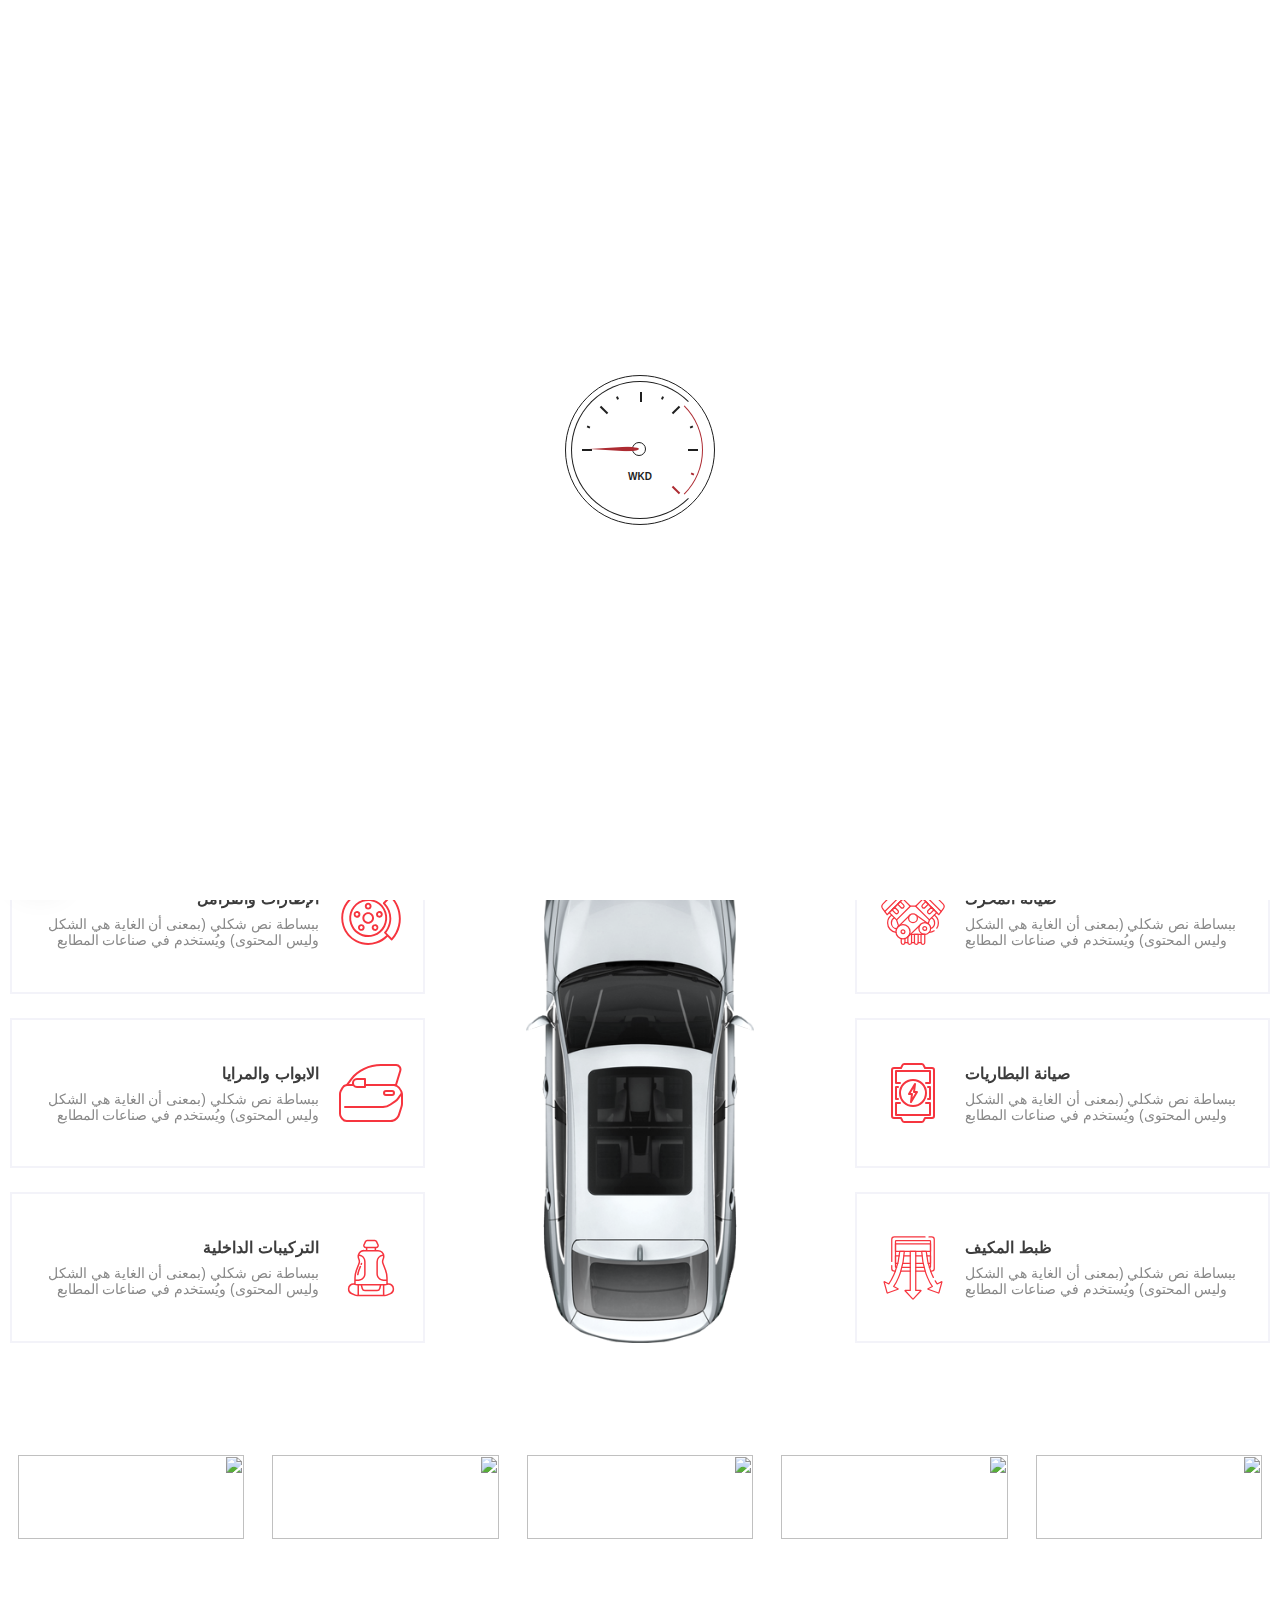
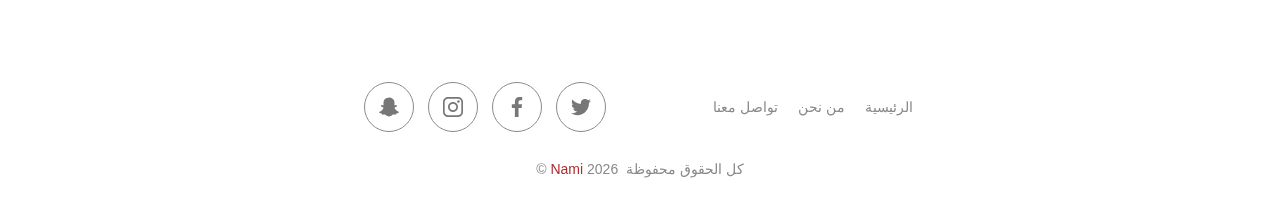
==== commit 9c8ca58d: "services" ====
--- a/index.html
+++ b/index.html
@@ -55,7 +55,6 @@
       <div class="navMenu">
         <a class="navLink" href="index.html"> الرئيسية </a>
         <a class="navLink" href="#!"> من نحن </a>
-        <a class="navLink" href="index.html#services"> خدماتنا </a>
         <a class="navLink btn" href="#!"> تواصل معنا </a>
       </div>
       <!-- toggle btn -->
@@ -105,9 +104,11 @@
           <h1 data-aos="fade-up"> ما الذي نقدمه لك </h1>
         </div>
       </div>
-      <!--  -->
+      <!-- v -->
       <div class="ourServices">
+        <!-- col -->
         <div class="col">
+          <!--service  -->
           <div class="service" data-aos="fade-up">
             <div class="icon">
               <svg xmlns="http://www.w3.org/2000/svg" version="1.1" xmlns:xlink="http://www.w3.org/1999/xlink"
@@ -123,7 +124,7 @@
                     <g id="g17" transform="translate(234.4678,350.3767)">
                       <path d="m 0,0 -109.729,-109.729 -58.783,58.784 109.729,109.728 z"
                         style="stroke-linecap: round; stroke-linejoin: round; stroke-miterlimit: 10; stroke-dasharray: none; stroke-opacity: 1;"
-                        id="path19" fill="none" stroke-width="15px" stroke-linecap="round" stroke-linejoin="round"
+                        id="path19" fill="none" stroke-width="10px" stroke-linecap="round" stroke-linejoin="round"
                         stroke-miterlimit="10" stroke-dasharray="none" stroke-opacity="" data-original="#000000"
                         class=""></path>
                     </g>
@@ -133,7 +134,7 @@
                           <path
                             d="m 0,0 14.2,14.2 c 10.33,10.33 26.65,11.56 38.4,2.89 l 48.44,-35.71 -143.68,-143.69 -35.72,48.44 c -8.66,11.76 -7.44,28.08 2.89,38.41 l 54.26,54.26"
                             style="stroke-linecap: round; stroke-linejoin: round; stroke-miterlimit: 10; stroke-dasharray: none; stroke-opacity: 1;"
-                            id="path31" fill="none" stroke-width="15px" stroke-linecap="round" stroke-linejoin="round"
+                            id="path31" fill="none" stroke-width="10px" stroke-linecap="round" stroke-linejoin="round"
                             stroke-miterlimit="10" stroke-dasharray="none" stroke-opacity="" data-original="#000000"
                             class=""></path>
                         </g>
@@ -141,7 +142,7 @@
                           <path
                             d="M 0,0 V 0 C -5.681,-5.681 -14.893,-5.681 -20.574,0 L -47.009,26.435 -26.435,47.009 0,20.574 C 5.682,14.893 5.682,5.681 0,0 Z"
                             style="stroke-linecap: round; stroke-linejoin: round; stroke-miterlimit: 10; stroke-dasharray: none; stroke-opacity: 1;"
-                            id="path35" fill="none" stroke-width="15px" stroke-linecap="round" stroke-linejoin="round"
+                            id="path35" fill="none" stroke-width="10px" stroke-linecap="round" stroke-linejoin="round"
                             stroke-miterlimit="10" stroke-dasharray="none" stroke-opacity="" data-original="#000000"
                             class=""></path>
                         </g>
@@ -149,21 +150,21 @@
                           <path
                             d="M 0,0 V 0 C -5.682,-5.681 -14.893,-5.681 -20.574,0 L -47.009,26.435 -26.435,47.009 0,20.574 C 5.681,14.893 5.681,5.681 0,0 Z"
                             style="stroke-linecap: round; stroke-linejoin: round; stroke-miterlimit: 10; stroke-dasharray: none; stroke-opacity: 1;"
-                            id="path39" fill="none" stroke-width="15px" stroke-linecap="round" stroke-linejoin="round"
+                            id="path39" fill="none" stroke-width="10px" stroke-linecap="round" stroke-linejoin="round"
                             stroke-miterlimit="10" stroke-dasharray="none" stroke-opacity="" data-original="#000000"
                             class=""></path>
                         </g>
                         <g id="g41" transform="translate(30.3203,307.761)">
                           <path d="M 0,0 137.035,137.035"
                             style="stroke-linecap: round; stroke-linejoin: round; stroke-miterlimit: 10; stroke-dasharray: none; stroke-opacity: 1;"
-                            id="path43" fill="none" stroke-width="15px" stroke-linecap="round" stroke-linejoin="round"
+                            id="path43" fill="none" stroke-width="10px" stroke-linecap="round" stroke-linejoin="round"
                             stroke-miterlimit="10" stroke-dasharray="none" stroke-opacity="" data-original="#000000"
                             class=""></path>
                         </g>
                         <g id="g45" transform="translate(277.5337,350.3767)">
                           <path d="M 0,0 109.729,-109.729 168.511,-50.945 58.783,58.783 Z"
                             style="stroke-linecap: round; stroke-linejoin: round; stroke-miterlimit: 10; stroke-dasharray: none; stroke-opacity: 1;"
-                            id="path47" fill="none" stroke-width="15px" stroke-linecap="round" stroke-linejoin="round"
+                            id="path47" fill="none" stroke-width="10px" stroke-linecap="round" stroke-linejoin="round"
                             stroke-miterlimit="10" stroke-dasharray="none" stroke-opacity="" data-original="#000000"
                             class=""></path>
                         </g>
@@ -171,7 +172,7 @@
                           <path
                             d="m 0,0 143.682,-143.682 35.716,48.439 c 8.666,11.753 7.439,28.077 -2.887,38.403 L 86.842,32.829 C 76.516,43.156 60.192,44.382 48.438,35.716 Z"
                             style="stroke-linecap: round; stroke-linejoin: round; stroke-miterlimit: 10; stroke-dasharray: none; stroke-opacity: 1;"
-                            id="path51" fill="none" stroke-width="15px" stroke-linecap="round" stroke-linejoin="round"
+                            id="path51" fill="none" stroke-width="10px" stroke-linecap="round" stroke-linejoin="round"
                             stroke-miterlimit="10" stroke-dasharray="none" stroke-opacity="" data-original="#000000"
                             class=""></path>
                         </g>
@@ -179,7 +180,7 @@
                           <path
                             d="M 0,0 V 0 C 5.681,-5.681 14.893,-5.681 20.574,0 L 47.009,26.435 26.435,47.009 0,20.574 C -5.682,14.893 -5.682,5.681 0,0 Z"
                             style="stroke-linecap: round; stroke-linejoin: round; stroke-miterlimit: 10; stroke-dasharray: none; stroke-opacity: 1;"
-                            id="path55" fill="none" stroke-width="15px" stroke-linecap="round" stroke-linejoin="round"
+                            id="path55" fill="none" stroke-width="10px" stroke-linecap="round" stroke-linejoin="round"
                             stroke-miterlimit="10" stroke-dasharray="none" stroke-opacity="" data-original="#000000"
                             class=""></path>
                         </g>
@@ -187,42 +188,42 @@
                           <path
                             d="M 0,0 V 0 C 5.682,-5.681 14.893,-5.681 20.574,0 L 47.009,26.435 26.435,47.009 0,20.574 C -5.681,14.893 -5.681,5.681 0,0 Z"
                             style="stroke-linecap: round; stroke-linejoin: round; stroke-miterlimit: 10; stroke-dasharray: none; stroke-opacity: 1;"
-                            id="path59" fill="none" stroke-width="15px" stroke-linecap="round" stroke-linejoin="round"
+                            id="path59" fill="none" stroke-width="10px" stroke-linecap="round" stroke-linejoin="round"
                             stroke-miterlimit="10" stroke-dasharray="none" stroke-opacity="" data-original="#000000"
                             class=""></path>
                         </g>
                         <g id="g61" transform="translate(481.6812,307.761)">
                           <path d="M 0,0 -137.035,137.035"
                             style="stroke-linecap: round; stroke-linejoin: round; stroke-miterlimit: 10; stroke-dasharray: none; stroke-opacity: 1;"
-                            id="path63" fill="none" stroke-width="15px" stroke-linecap="round" stroke-linejoin="round"
+                            id="path63" fill="none" stroke-width="10px" stroke-linecap="round" stroke-linejoin="round"
                             stroke-miterlimit="10" stroke-dasharray="none" stroke-opacity="" data-original="#000000"
                             class=""></path>
                         </g>
                         <g id="g65" transform="translate(140.8662,190.5959)">
                           <path d="M 0,0 -16.125,50.055"
                             style="stroke-linecap: round; stroke-linejoin: round; stroke-miterlimit: 10; stroke-dasharray: none; stroke-opacity: 1;"
-                            id="path67" fill="none" stroke-width="15px" stroke-linecap="round" stroke-linejoin="round"
+                            id="path67" fill="none" stroke-width="10px" stroke-linecap="round" stroke-linejoin="round"
                             stroke-miterlimit="10" stroke-dasharray="none" stroke-opacity="" data-original="#000000"
                             class=""></path>
                         </g>
                         <g id="g69" transform="translate(387.2583,240.6511)">
                           <path d="M 0,0 -9.719,-30.187"
                             style="stroke-linecap: round; stroke-linejoin: round; stroke-miterlimit: 10; stroke-dasharray: none; stroke-opacity: 1;"
-                            id="path71" fill="none" stroke-width="15px" stroke-linecap="round" stroke-linejoin="round"
+                            id="path71" fill="none" stroke-width="10px" stroke-linecap="round" stroke-linejoin="round"
                             stroke-miterlimit="10" stroke-dasharray="none" stroke-opacity="" data-original="#000000"
                             class=""></path>
                         </g>
                         <g id="g73" transform="translate(228.2949,125.1567)">
                           <path d="M 0,0 H 27.705 121.77"
                             style="stroke-linecap: round; stroke-linejoin: round; stroke-miterlimit: 10; stroke-dasharray: none; stroke-opacity: 1;"
-                            id="path75" fill="none" stroke-width="15px" stroke-linecap="round" stroke-linejoin="round"
+                            id="path75" fill="none" stroke-width="10px" stroke-linecap="round" stroke-linejoin="round"
                             stroke-miterlimit="10" stroke-dasharray="none" stroke-opacity="" data-original="#000000"
                             class=""></path>
                         </g>
                         <g id="g77" transform="translate(234.4678,350.3767)">
                           <path d="M 0,0 H 43.066"
                             style="stroke-linecap: round; stroke-linejoin: round; stroke-miterlimit: 10; stroke-dasharray: none; stroke-opacity: 1;"
-                            id="path79" fill="none" stroke-width="15px" stroke-linecap="round" stroke-linejoin="round"
+                            id="path79" fill="none" stroke-width="10px" stroke-linecap="round" stroke-linejoin="round"
                             stroke-miterlimit="10" stroke-dasharray="none" stroke-opacity="" data-original="#000000"
                             class=""></path>
                         </g>
@@ -230,7 +231,7 @@
                           <path
                             d="m 0,0 c -19.92,-13.77 -32.99,-36.76 -32.99,-62.75 0,-38.82 29.18,-70.96 66.76,-75.65 M 21.82,-21.82 C 7.09,-29.56 -2.97,-44.99 -2.97,-62.75 c 0,-24.04 18.47,-43.86 41.97,-46.01"
                             style="stroke-linecap: round; stroke-linejoin: round; stroke-miterlimit: 10; stroke-dasharray: none; stroke-opacity: 1;"
-                            id="path83" fill="none" stroke-width="15px" stroke-linecap="round" stroke-linejoin="round"
+                            id="path83" fill="none" stroke-width="10px" stroke-linecap="round" stroke-linejoin="round"
                             stroke-miterlimit="10" stroke-dasharray="none" stroke-opacity="" data-original="#000000"
                             class=""></path>
                         </g>
@@ -238,7 +239,7 @@
                           <path
                             d="M 0,0 C -11.7,-7.99 -25.74,-12.81 -40.85,-13.21 M 0.36,125.74 C 20.28,111.98 33.35,88.99 33.35,63 33.35,47.62 28.77,33.29 20.9,21.3 m -42.356,82.625 C -6.733,96.188 3.326,80.754 3.326,62.998 3.326,42.54 -10.046,25.134 -28.522,19.088"
                             style="stroke-linecap: round; stroke-linejoin: round; stroke-miterlimit: 10; stroke-dasharray: none; stroke-opacity: 1;"
-                            id="path87" fill="none" stroke-width="15px" stroke-linecap="round" stroke-linejoin="round"
+                            id="path87" fill="none" stroke-width="10px" stroke-linecap="round" stroke-linejoin="round"
                             stroke-miterlimit="10" stroke-dasharray="none" stroke-opacity="" data-original="#000000"
                             class=""></path>
                         </g>
@@ -246,7 +247,7 @@
                           <path
                             d="m 0,0 v -32.9 c 0,-8.197 -6.646,-14.843 -14.843,-14.843 -8.188,0 -14.834,6.646 -14.834,14.843 v 32.46"
                             style="stroke-linecap: round; stroke-linejoin: round; stroke-miterlimit: 10; stroke-dasharray: none; stroke-opacity: 1;"
-                            id="path91" fill="none" stroke-width="15px" stroke-linecap="round" stroke-linejoin="round"
+                            id="path91" fill="none" stroke-width="10px" stroke-linecap="round" stroke-linejoin="round"
                             stroke-miterlimit="10" stroke-dasharray="none" stroke-opacity="" data-original="#000000"
                             class=""></path>
                         </g>
@@ -254,7 +255,7 @@
                           <path
                             d="m 0,0 h 16.135 v -65.929 c 0,-8.198 -6.646,-14.844 -14.844,-14.844 -8.187,0 -14.833,6.646 -14.833,14.844 v 46.131"
                             style="stroke-linecap: round; stroke-linejoin: round; stroke-miterlimit: 10; stroke-dasharray: none; stroke-opacity: 1;"
-                            id="path95" fill="none" stroke-width="15px" stroke-linecap="round" stroke-linejoin="round"
+                            id="path95" fill="none" stroke-width="10px" stroke-linecap="round" stroke-linejoin="round"
                             stroke-miterlimit="10" stroke-dasharray="none" stroke-opacity="" data-original="#000000"
                             class=""></path>
                         </g>
@@ -262,7 +263,7 @@
                           <path
                             d="M 0,0 V 0 C -8.195,0 -14.838,6.643 -14.838,14.838 V 80.773 H 14.837 V 14.838 C 14.837,6.643 8.194,0 0,0 Z"
                             style="stroke-linecap: round; stroke-linejoin: round; stroke-miterlimit: 10; stroke-dasharray: none; stroke-opacity: 1;"
-                            id="path99" fill="none" stroke-width="15px" stroke-linecap="round" stroke-linejoin="round"
+                            id="path99" fill="none" stroke-width="10px" stroke-linecap="round" stroke-linejoin="round"
                             stroke-miterlimit="10" stroke-dasharray="none" stroke-opacity="" data-original="#000000"
                             class=""></path>
                         </g>
@@ -270,28 +271,28 @@
                           <path
                             d="M 0,0 V 0 C -8.194,0 -14.837,6.643 -14.837,14.838 V 80.773 H 14.838 V 14.838 C 14.838,6.643 8.195,0 0,0 Z"
                             style="stroke-linecap: round; stroke-linejoin: round; stroke-miterlimit: 10; stroke-dasharray: none; stroke-opacity: 1;"
-                            id="path103" fill="none" stroke-width="15px" stroke-linecap="round" stroke-linejoin="round"
+                            id="path103" fill="none" stroke-width="10px" stroke-linecap="round" stroke-linejoin="round"
                             stroke-miterlimit="10" stroke-dasharray="none" stroke-opacity="" data-original="#000000"
                             class=""></path>
                         </g>
                         <g id="g105" transform="translate(320.3882,59.2273)">
                           <path d="M 0,0 H -23.141"
                             style="stroke-linecap: round; stroke-linejoin: round; stroke-miterlimit: 10; stroke-dasharray: none; stroke-opacity: 1;"
-                            id="path107" fill="none" stroke-width="15px" stroke-linecap="round" stroke-linejoin="round"
+                            id="path107" fill="none" stroke-width="10px" stroke-linecap="round" stroke-linejoin="round"
                             stroke-miterlimit="10" stroke-dasharray="none" stroke-opacity="" data-original="#000000"
                             class=""></path>
                         </g>
                         <g id="g109" transform="translate(214.7529,59.2273)">
                           <path d="M 0,0 H -23.141"
                             style="stroke-linecap: round; stroke-linejoin: round; stroke-miterlimit: 10; stroke-dasharray: none; stroke-opacity: 1;"
-                            id="path111" fill="none" stroke-width="15px" stroke-linecap="round" stroke-linejoin="round"
+                            id="path111" fill="none" stroke-width="10px" stroke-linecap="round" stroke-linejoin="round"
                             stroke-miterlimit="10" stroke-dasharray="none" stroke-opacity="" data-original="#000000"
                             class=""></path>
                         </g>
                         <g id="g113" transform="translate(267.5703,59.2273)">
                           <path d="M 0,0 H -23.141"
                             style="stroke-linecap: round; stroke-linejoin: round; stroke-miterlimit: 10; stroke-dasharray: none; stroke-opacity: 1;"
-                            id="path115" fill="none" stroke-width="15px" stroke-linecap="round" stroke-linejoin="round"
+                            id="path115" fill="none" stroke-width="10px" stroke-linecap="round" stroke-linejoin="round"
                             stroke-miterlimit="10" stroke-dasharray="none" stroke-opacity="" data-original="#000000"
                             class=""></path>
                         </g>
@@ -299,7 +300,7 @@
                           <path
                             d="M 0,0 C 0,19.301 -15.647,34.948 -34.949,34.948 -54.25,34.948 -69.897,19.301 -69.897,0 c 0,-19.302 15.647,-34.948 34.948,-34.948 C -15.647,-34.948 0,-19.302 0,0 Z"
                             style="stroke-linecap: round; stroke-linejoin: round; stroke-miterlimit: 10; stroke-dasharray: none; stroke-opacity: 1;"
-                            id="path119" fill="none" stroke-width="15px" stroke-linecap="round" stroke-linejoin="round"
+                            id="path119" fill="none" stroke-width="10px" stroke-linecap="round" stroke-linejoin="round"
                             stroke-miterlimit="10" stroke-dasharray="none" stroke-opacity="" data-original="#000000"
                             class=""></path>
                         </g>
@@ -307,7 +308,7 @@
                           <path
                             d="m 0,0 c 0,25.999 -21.076,47.074 -47.074,47.074 -25.999,0 -47.074,-21.075 -47.074,-47.074 0,-25.998 21.075,-47.074 47.074,-47.074 C -21.076,-47.074 0,-25.998 0,0 Z"
                             style="stroke-linecap: round; stroke-linejoin: round; stroke-miterlimit: 10; stroke-dasharray: none; stroke-opacity: 1;"
-                            id="path123" fill="none" stroke-width="15px" stroke-linecap="round" stroke-linejoin="round"
+                            id="path123" fill="none" stroke-width="10px" stroke-linecap="round" stroke-linejoin="round"
                             stroke-miterlimit="10" stroke-dasharray="none" stroke-opacity="" data-original="#000000"
                             class=""></path>
                         </g>
@@ -315,7 +316,7 @@
                           <path
                             d="m 0,0 c 0,31.178 -25.275,56.453 -56.453,56.453 -31.178,0 -56.453,-25.275 -56.453,-56.453 0,-31.178 25.275,-56.453 56.453,-56.453 C -25.275,-56.453 0,-31.178 0,0 Z"
                             style="stroke-linecap: round; stroke-linejoin: round; stroke-miterlimit: 10; stroke-dasharray: none; stroke-opacity: 1;"
-                            id="path127" fill="none" stroke-width="15px" stroke-linecap="round" stroke-linejoin="round"
+                            id="path127" fill="none" stroke-width="10px" stroke-linecap="round" stroke-linejoin="round"
                             stroke-miterlimit="10" stroke-dasharray="none" stroke-opacity="" data-original="#000000"
                             class=""></path>
                         </g>
@@ -323,7 +324,7 @@
                           <path
                             d="m 0,0 c 0,8.36 -6.777,15.137 -15.137,15.137 -8.36,0 -15.137,-6.777 -15.137,-15.137 0,-8.36 6.777,-15.137 15.137,-15.137 C -6.777,-15.137 0,-8.36 0,0 Z"
                             style="stroke-linecap: round; stroke-linejoin: round; stroke-miterlimit: 10; stroke-dasharray: none; stroke-opacity: 1;"
-                            id="path131" fill="none" stroke-width="15px" stroke-linecap="round" stroke-linejoin="round"
+                            id="path131" fill="none" stroke-width="10px" stroke-linecap="round" stroke-linejoin="round"
                             stroke-miterlimit="10" stroke-dasharray="none" stroke-opacity="" data-original="#000000"
                             class=""></path>
                         </g>
@@ -331,28 +332,28 @@
                           <path
                             d="m 0,0 c 0,8.36 -6.777,15.137 -15.137,15.137 -8.36,0 -15.137,-6.777 -15.137,-15.137 0,-8.36 6.777,-15.137 15.137,-15.137 C -6.777,-15.137 0,-8.36 0,0 Z"
                             style="stroke-linecap: round; stroke-linejoin: round; stroke-miterlimit: 10; stroke-dasharray: none; stroke-opacity: 1;"
-                            id="path135" fill="none" stroke-width="15px" stroke-linecap="round" stroke-linejoin="round"
+                            id="path135" fill="none" stroke-width="10px" stroke-linecap="round" stroke-linejoin="round"
                             stroke-miterlimit="10" stroke-dasharray="none" stroke-opacity="" data-original="#000000"
                             class=""></path>
                         </g>
                         <g id="g137" transform="translate(131.6826,181.3918)">
                           <path d="M 0,0 100.874,98.638"
                             style="stroke-linecap: round; stroke-linejoin: round; stroke-miterlimit: 10; stroke-dasharray: none; stroke-opacity: 1;"
-                            id="path139" fill="none" stroke-width="15px" stroke-linecap="round" stroke-linejoin="round"
+                            id="path139" fill="none" stroke-width="10px" stroke-linecap="round" stroke-linejoin="round"
                             stroke-miterlimit="10" stroke-dasharray="none" stroke-opacity="" data-original="#000000"
                             class=""></path>
                         </g>
                         <g id="g141" transform="translate(279.8672,279.6348)">
                           <path d="M 0,0 89.496,-64.464"
                             style="stroke-linecap: round; stroke-linejoin: round; stroke-miterlimit: 10; stroke-dasharray: none; stroke-opacity: 1;"
-                            id="path143" fill="none" stroke-width="15px" stroke-linecap="round" stroke-linejoin="round"
+                            id="path143" fill="none" stroke-width="10px" stroke-linecap="round" stroke-linejoin="round"
                             stroke-miterlimit="10" stroke-dasharray="none" stroke-opacity="" data-original="#000000"
                             class=""></path>
                         </g>
                         <g id="g145" transform="translate(214.7529,105.3589)">
                           <path d="M 0,0 94.65,90.6"
                             style="stroke-linecap: round; stroke-linejoin: round; stroke-miterlimit: 10; stroke-dasharray: none; stroke-opacity: 1;"
-                            id="path147" fill="none" stroke-width="15px" stroke-linecap="round" stroke-linejoin="round"
+                            id="path147" fill="none" stroke-width="10px" stroke-linecap="round" stroke-linejoin="round"
                             stroke-miterlimit="10" stroke-dasharray="none" stroke-opacity="" data-original="#000000"
                             class=""></path>
                         </g>
@@ -363,260 +364,189 @@
               </svg>
             </div>
             <div class="data">
-              <h4> إصلاح الإطارات </h4>
-              <p> ببساطة نص شكلي (بمعنى أن الغاية هي الشكل وليس المحتوى) ويُستخدم في صناعات المطابع ودور النشر. كان
-                لوريم
-                إيبسوم ولايزال المعيار للنص الشكلي منذ القرن الخامس عشر عندما قامت مطبعة </p>
-            </div>
-          </div>
-
+              <h5> صيانة المحرك </h5>
+              <p> ببساطة نص شكلي (بمعنى أن الغاية هي الشكل وليس المحتوى) ويُستخدم في صناعات المطابع </p>
+            </div>
+          </div>
+          <!--service  -->
+          <div class="service" data-aos="fade-up">
+            <div class="icon">
+              <svg xmlns="http://www.w3.org/2000/svg" version="1.1" xmlns:xlink="http://www.w3.org/1999/xlink"
+                xmlns:svgjs="http://svgjs.com/svgjs" width="512" height="512" x="0" y="0" viewBox="0 0 64 64"
+                style="enable-background:new 0 0 512 512" xml:space="preserve">
+                <g>
+                  <g id="line_cp">
+                    <path
+                      d="M51,6H44.618L43.447,3.658A2.983,2.983,0,0,0,40.764,2H23.236a2.983,2.983,0,0,0-2.683,1.658L19.382,6H13a3,3,0,0,0-3,3V55a3,3,0,0,0,3,3h6.382l1.171,2.342A2.983,2.983,0,0,0,23.236,62H40.764a2.983,2.983,0,0,0,2.683-1.658L44.618,58H51a3,3,0,0,0,3-3V9A3,3,0,0,0,51,6Zm1,49a1,1,0,0,1-1,1H44a1,1,0,0,0-.9.553l-1.447,2.894a1,1,0,0,1-.894.553H23.236a1,1,0,0,1-.894-.553L20.9,56.553A1,1,0,0,0,20,56H13a1,1,0,0,1-1-1V9a1,1,0,0,1,1-1h7a1,1,0,0,0,.895-.553l1.447-2.894A1,1,0,0,1,23.236,4H40.764a1,1,0,0,1,.894.553l1.447,2.894A1,1,0,0,0,44,8h7a1,1,0,0,1,1,1Z"
+                      stroke-width="0px" data-original="#000000"></path>
+                    <path d="M15,39h2a1,1,0,0,0,0-2H16V27h1a1,1,0,0,0,0-2H15a1,1,0,0,0-1,1V38A1,1,0,0,0,15,39Z"
+                      stroke-width="0px" data-original="#000000"></path>
+                    <path d="M49,25H47a1,1,0,0,0,0,2h1V37H47a1,1,0,0,0,0,2h2a1,1,0,0,0,1-1V26A1,1,0,0,0,49,25Z"
+                      stroke-width="0px" data-original="#000000"></path>
+                    <path
+                      d="M49,9H15a1,1,0,0,0-1,1V22a1,1,0,0,0,1,1h4a1,1,0,0,0,0-2H16V11H48V21H45a1,1,0,0,0,0,2h4a1,1,0,0,0,1-1V10A1,1,0,0,0,49,9Z"
+                      stroke-width="0px" data-original="#000000"></path>
+                    <path
+                      d="M49,41H45a1,1,0,0,0,0,2h3V53H16V43h3a1,1,0,0,0,0-2H15a1,1,0,0,0-1,1V54a1,1,0,0,0,1,1H49a1,1,0,0,0,1-1V42A1,1,0,0,0,49,41Z"
+                      stroke-width="0px" data-original="#000000"></path>
+                    <path
+                      d="M32,46A14,14,0,1,0,18,32,14.015,14.015,0,0,0,32,46Zm0-26A12,12,0,1,1,20,32,12.013,12.013,0,0,1,32,20Z"
+                      stroke-width="0px" data-original="#000000"></path>
+                    <path
+                      d="M28,34h1.867l-.859,6.876a1,1,0,0,0,1.849.639l6-10A1,1,0,0,0,36,30H34.133l.859-6.876a1,1,0,0,0-1.849-.639l-6,10A1,1,0,0,0,28,34Zm4.42-6.423-.412,3.3A1,1,0,0,0,33,32h1.233L31.58,36.423l.412-3.3A1,1,0,0,0,31,32H29.767Z"
+                      stroke-width="0px" data-original="#000000"></path>
+                  </g>
+                </g>
+              </svg>
+            </div>
+            <div class="data">
+              <h5> صيانة البطاريات </h5>
+              <p> ببساطة نص شكلي (بمعنى أن الغاية هي الشكل وليس المحتوى) ويُستخدم في صناعات المطابع </p>
+            </div>
+          </div>
+          <!--service  -->
           <div class="service" data-aos="fade-up">
             <div class="icon">
               <svg xmlns="http://www.w3.org/2000/svg" version="1.1" xmlns:xlink="http://www.w3.org/1999/xlink"
                 xmlns:svgjs="http://svgjs.com/svgjs" x="0" y="0" viewBox="0 0 682.66669 682.66669"
                 style="enable-background:new 0 0 512 512" xml:space="preserve" class="">
                 <g>
-                  <defs id="defs13">
-                    <clipPath clipPathUnits="userSpaceOnUse" id="clipPath27">
-                      <path d="M 0,512 H 512 V 0 H 0 Z" id="path25" data-original="#000000"></path>
+                  <defs id="defs2614">
+                    <clipPath clipPathUnits="userSpaceOnUse" id="clipPath2628">
+                      <path d="M 0,512 H 512 V 0 H 0 Z" id="path2626" data-original="#000000" class="">
+                      </path>
                     </clipPath>
                   </defs>
-                  <g id="g15" transform="matrix(1.3333333,0,0,-1.3333333,0,682.66667)">
-                    <g id="g17" transform="translate(234.4678,350.3767)">
-                      <path d="m 0,0 -109.729,-109.729 -58.783,58.784 109.729,109.728 z"
+                  <g id="g2616" transform="matrix(1.3333333,0,0,-1.3333333,0,682.66667)">
+                    <g id="g2618" transform="translate(353.4702,230.5)">
+                      <path d="M 0,0 H -75.47"
                         style="stroke-linecap: round; stroke-linejoin: round; stroke-miterlimit: 10; stroke-dasharray: none; stroke-opacity: 1;"
-                        id="path19" fill="none" stroke-width="15px" stroke-linecap="round" stroke-linejoin="round"
-                        stroke-miterlimit="10" stroke-dasharray="none" stroke-opacity="" data-original="#000000"
-                        class=""></path>
+                        id="path2620" fill="none" stroke-width="10px" stroke-linecap="round" stroke-linejoin="round"
+                        stroke-miterlimit="10" stroke-dasharray="none" stroke-opacity="" data-original="#000000"></path>
                     </g>
-                    <g id="g21">
-                      <g id="g23" clip-path="url(#clipPath27)">
-                        <g id="g29" transform="translate(91.6201,444.7612)">
-                          <path
-                            d="m 0,0 14.2,14.2 c 10.33,10.33 26.65,11.56 38.4,2.89 l 48.44,-35.71 -143.68,-143.69 -35.72,48.44 c -8.66,11.76 -7.44,28.08 2.89,38.41 l 54.26,54.26"
-                            style="stroke-linecap: round; stroke-linejoin: round; stroke-miterlimit: 10; stroke-dasharray: none; stroke-opacity: 1;"
-                            id="path31" fill="none" stroke-width="15px" stroke-linecap="round" stroke-linejoin="round"
-                            stroke-miterlimit="10" stroke-dasharray="none" stroke-opacity="" data-original="#000000"
-                            class=""></path>
-                        </g>
-                        <g id="g33" transform="translate(135.0088,295.04)">
-                          <path
-                            d="M 0,0 V 0 C -5.681,-5.681 -14.893,-5.681 -20.574,0 L -47.009,26.435 -26.435,47.009 0,20.574 C 5.682,14.893 5.682,5.681 0,0 Z"
-                            style="stroke-linecap: round; stroke-linejoin: round; stroke-miterlimit: 10; stroke-dasharray: none; stroke-opacity: 1;"
-                            id="path35" fill="none" stroke-width="15px" stroke-linecap="round" stroke-linejoin="round"
-                            stroke-miterlimit="10" stroke-dasharray="none" stroke-opacity="" data-original="#000000"
-                            class=""></path>
-                        </g>
-                        <g id="g37" transform="translate(180.0762,340.1072)">
-                          <path
-                            d="M 0,0 V 0 C -5.682,-5.681 -14.893,-5.681 -20.574,0 L -47.009,26.435 -26.435,47.009 0,20.574 C 5.681,14.893 5.681,5.681 0,0 Z"
-                            style="stroke-linecap: round; stroke-linejoin: round; stroke-miterlimit: 10; stroke-dasharray: none; stroke-opacity: 1;"
-                            id="path39" fill="none" stroke-width="15px" stroke-linecap="round" stroke-linejoin="round"
-                            stroke-miterlimit="10" stroke-dasharray="none" stroke-opacity="" data-original="#000000"
-                            class=""></path>
-                        </g>
-                        <g id="g41" transform="translate(30.3203,307.761)">
-                          <path d="M 0,0 137.035,137.035"
-                            style="stroke-linecap: round; stroke-linejoin: round; stroke-miterlimit: 10; stroke-dasharray: none; stroke-opacity: 1;"
-                            id="path43" fill="none" stroke-width="15px" stroke-linecap="round" stroke-linejoin="round"
-                            stroke-miterlimit="10" stroke-dasharray="none" stroke-opacity="" data-original="#000000"
-                            class=""></path>
-                        </g>
-                        <g id="g45" transform="translate(277.5337,350.3767)">
-                          <path d="M 0,0 109.729,-109.729 168.511,-50.945 58.783,58.783 Z"
-                            style="stroke-linecap: round; stroke-linejoin: round; stroke-miterlimit: 10; stroke-dasharray: none; stroke-opacity: 1;"
-                            id="path47" fill="none" stroke-width="15px" stroke-linecap="round" stroke-linejoin="round"
-                            stroke-miterlimit="10" stroke-dasharray="none" stroke-opacity="" data-original="#000000"
-                            class=""></path>
-                        </g>
-                        <g id="g49" transform="translate(319.3398,426.1365)">
-                          <path
-                            d="m 0,0 143.682,-143.682 35.716,48.439 c 8.666,11.753 7.439,28.077 -2.887,38.403 L 86.842,32.829 C 76.516,43.156 60.192,44.382 48.438,35.716 Z"
-                            style="stroke-linecap: round; stroke-linejoin: round; stroke-miterlimit: 10; stroke-dasharray: none; stroke-opacity: 1;"
-                            id="path51" fill="none" stroke-width="15px" stroke-linecap="round" stroke-linejoin="round"
-                            stroke-miterlimit="10" stroke-dasharray="none" stroke-opacity="" data-original="#000000"
-                            class=""></path>
-                        </g>
-                        <g id="g53" transform="translate(376.9927,295.04)">
-                          <path
-                            d="M 0,0 V 0 C 5.681,-5.681 14.893,-5.681 20.574,0 L 47.009,26.435 26.435,47.009 0,20.574 C -5.682,14.893 -5.682,5.681 0,0 Z"
-                            style="stroke-linecap: round; stroke-linejoin: round; stroke-miterlimit: 10; stroke-dasharray: none; stroke-opacity: 1;"
-                            id="path55" fill="none" stroke-width="15px" stroke-linecap="round" stroke-linejoin="round"
-                            stroke-miterlimit="10" stroke-dasharray="none" stroke-opacity="" data-original="#000000"
-                            class=""></path>
-                        </g>
-                        <g id="g57" transform="translate(331.9253,340.1072)">
-                          <path
-                            d="M 0,0 V 0 C 5.682,-5.681 14.893,-5.681 20.574,0 L 47.009,26.435 26.435,47.009 0,20.574 C -5.681,14.893 -5.681,5.681 0,0 Z"
-                            style="stroke-linecap: round; stroke-linejoin: round; stroke-miterlimit: 10; stroke-dasharray: none; stroke-opacity: 1;"
-                            id="path59" fill="none" stroke-width="15px" stroke-linecap="round" stroke-linejoin="round"
-                            stroke-miterlimit="10" stroke-dasharray="none" stroke-opacity="" data-original="#000000"
-                            class=""></path>
-                        </g>
-                        <g id="g61" transform="translate(481.6812,307.761)">
-                          <path d="M 0,0 -137.035,137.035"
-                            style="stroke-linecap: round; stroke-linejoin: round; stroke-miterlimit: 10; stroke-dasharray: none; stroke-opacity: 1;"
-                            id="path63" fill="none" stroke-width="15px" stroke-linecap="round" stroke-linejoin="round"
-                            stroke-miterlimit="10" stroke-dasharray="none" stroke-opacity="" data-original="#000000"
-                            class=""></path>
-                        </g>
-                        <g id="g65" transform="translate(140.8662,190.5959)">
-                          <path d="M 0,0 -16.125,50.055"
-                            style="stroke-linecap: round; stroke-linejoin: round; stroke-miterlimit: 10; stroke-dasharray: none; stroke-opacity: 1;"
-                            id="path67" fill="none" stroke-width="15px" stroke-linecap="round" stroke-linejoin="round"
-                            stroke-miterlimit="10" stroke-dasharray="none" stroke-opacity="" data-original="#000000"
-                            class=""></path>
-                        </g>
-                        <g id="g69" transform="translate(387.2583,240.6511)">
-                          <path d="M 0,0 -9.719,-30.187"
-                            style="stroke-linecap: round; stroke-linejoin: round; stroke-miterlimit: 10; stroke-dasharray: none; stroke-opacity: 1;"
-                            id="path71" fill="none" stroke-width="15px" stroke-linecap="round" stroke-linejoin="round"
-                            stroke-miterlimit="10" stroke-dasharray="none" stroke-opacity="" data-original="#000000"
-                            class=""></path>
-                        </g>
-                        <g id="g73" transform="translate(228.2949,125.1567)">
-                          <path d="M 0,0 H 27.705 121.77"
-                            style="stroke-linecap: round; stroke-linejoin: round; stroke-miterlimit: 10; stroke-dasharray: none; stroke-opacity: 1;"
-                            id="path75" fill="none" stroke-width="15px" stroke-linecap="round" stroke-linejoin="round"
-                            stroke-miterlimit="10" stroke-dasharray="none" stroke-opacity="" data-original="#000000"
-                            class=""></path>
-                        </g>
-                        <g id="g77" transform="translate(234.4678,350.3767)">
-                          <path d="M 0,0 H 43.066"
-                            style="stroke-linecap: round; stroke-linejoin: round; stroke-miterlimit: 10; stroke-dasharray: none; stroke-opacity: 1;"
-                            id="path79" fill="none" stroke-width="15px" stroke-linecap="round" stroke-linejoin="round"
-                            stroke-miterlimit="10" stroke-dasharray="none" stroke-opacity="" data-original="#000000"
-                            class=""></path>
-                        </g>
-                        <g id="g81" transform="translate(85.9902,279.4099)">
-                          <path
-                            d="m 0,0 c -19.92,-13.77 -32.99,-36.76 -32.99,-62.75 0,-38.82 29.18,-70.96 66.76,-75.65 M 21.82,-21.82 C 7.09,-29.56 -2.97,-44.99 -2.97,-62.75 c 0,-24.04 18.47,-43.86 41.97,-46.01"
-                            style="stroke-linecap: round; stroke-linejoin: round; stroke-miterlimit: 10; stroke-dasharray: none; stroke-opacity: 1;"
-                            id="path83" fill="none" stroke-width="15px" stroke-linecap="round" stroke-linejoin="round"
-                            stroke-miterlimit="10" stroke-dasharray="none" stroke-opacity="" data-original="#000000"
-                            class=""></path>
-                        </g>
-                        <g id="g85" transform="translate(425.6499,153.6614)">
-                          <path
-                            d="M 0,0 C -11.7,-7.99 -25.74,-12.81 -40.85,-13.21 M 0.36,125.74 C 20.28,111.98 33.35,88.99 33.35,63 33.35,47.62 28.77,33.29 20.9,21.3 m -42.356,82.625 C -6.733,96.188 3.326,80.754 3.326,62.998 3.326,42.54 -10.046,25.134 -28.522,19.088"
-                            style="stroke-linecap: round; stroke-linejoin: round; stroke-miterlimit: 10; stroke-dasharray: none; stroke-opacity: 1;"
-                            id="path87" fill="none" stroke-width="15px" stroke-linecap="round" stroke-linejoin="round"
-                            stroke-miterlimit="10" stroke-dasharray="none" stroke-opacity="" data-original="#000000"
-                            class=""></path>
-                        </g>
-                        <g id="g89" transform="translate(191.6118,92.127)">
-                          <path
-                            d="m 0,0 v -32.9 c 0,-8.197 -6.646,-14.843 -14.843,-14.843 -8.188,0 -14.834,6.646 -14.834,14.843 v 32.46"
-                            style="stroke-linecap: round; stroke-linejoin: round; stroke-miterlimit: 10; stroke-dasharray: none; stroke-opacity: 1;"
-                            id="path91" fill="none" stroke-width="15px" stroke-linecap="round" stroke-linejoin="round"
-                            stroke-miterlimit="10" stroke-dasharray="none" stroke-opacity="" data-original="#000000"
-                            class=""></path>
-                        </g>
-                        <g id="g93" transform="translate(228.2949,125.1567)">
-                          <path
-                            d="m 0,0 h 16.135 v -65.929 c 0,-8.198 -6.646,-14.844 -14.844,-14.844 -8.187,0 -14.833,6.646 -14.833,14.844 v 46.131"
-                            style="stroke-linecap: round; stroke-linejoin: round; stroke-miterlimit: 10; stroke-dasharray: none; stroke-opacity: 1;"
-                            id="path95" fill="none" stroke-width="15px" stroke-linecap="round" stroke-linejoin="round"
-                            stroke-miterlimit="10" stroke-dasharray="none" stroke-opacity="" data-original="#000000"
-                            class=""></path>
-                        </g>
-                        <g id="g97" transform="translate(282.4106,44.3877)">
-                          <path
-                            d="M 0,0 V 0 C -8.195,0 -14.838,6.643 -14.838,14.838 V 80.773 H 14.837 V 14.838 C 14.837,6.643 8.194,0 0,0 Z"
-                            style="stroke-linecap: round; stroke-linejoin: round; stroke-miterlimit: 10; stroke-dasharray: none; stroke-opacity: 1;"
-                            id="path99" fill="none" stroke-width="15px" stroke-linecap="round" stroke-linejoin="round"
-                            stroke-miterlimit="10" stroke-dasharray="none" stroke-opacity="" data-original="#000000"
-                            class=""></path>
-                        </g>
-                        <g id="g101" transform="translate(335.23,44.3877)">
-                          <path
-                            d="M 0,0 V 0 C -8.194,0 -14.837,6.643 -14.837,14.838 V 80.773 H 14.838 V 14.838 C 14.838,6.643 8.195,0 0,0 Z"
-                            style="stroke-linecap: round; stroke-linejoin: round; stroke-miterlimit: 10; stroke-dasharray: none; stroke-opacity: 1;"
-                            id="path103" fill="none" stroke-width="15px" stroke-linecap="round" stroke-linejoin="round"
-                            stroke-miterlimit="10" stroke-dasharray="none" stroke-opacity="" data-original="#000000"
-                            class=""></path>
-                        </g>
-                        <g id="g105" transform="translate(320.3882,59.2273)">
-                          <path d="M 0,0 H -23.141"
-                            style="stroke-linecap: round; stroke-linejoin: round; stroke-miterlimit: 10; stroke-dasharray: none; stroke-opacity: 1;"
-                            id="path107" fill="none" stroke-width="15px" stroke-linecap="round" stroke-linejoin="round"
-                            stroke-miterlimit="10" stroke-dasharray="none" stroke-opacity="" data-original="#000000"
-                            class=""></path>
-                        </g>
-                        <g id="g109" transform="translate(214.7529,59.2273)">
-                          <path d="M 0,0 H -23.141"
-                            style="stroke-linecap: round; stroke-linejoin: round; stroke-miterlimit: 10; stroke-dasharray: none; stroke-opacity: 1;"
-                            id="path111" fill="none" stroke-width="15px" stroke-linecap="round" stroke-linejoin="round"
-                            stroke-miterlimit="10" stroke-dasharray="none" stroke-opacity="" data-original="#000000"
-                            class=""></path>
-                        </g>
-                        <g id="g113" transform="translate(267.5703,59.2273)">
-                          <path d="M 0,0 H -23.141"
-                            style="stroke-linecap: round; stroke-linejoin: round; stroke-miterlimit: 10; stroke-dasharray: none; stroke-opacity: 1;"
-                            id="path115" fill="none" stroke-width="15px" stroke-linecap="round" stroke-linejoin="round"
-                            stroke-miterlimit="10" stroke-dasharray="none" stroke-opacity="" data-original="#000000"
-                            class=""></path>
-                        </g>
-                        <g id="g117" transform="translate(290.9492,254.1135)">
-                          <path
-                            d="M 0,0 C 0,19.301 -15.647,34.948 -34.949,34.948 -54.25,34.948 -69.897,19.301 -69.897,0 c 0,-19.302 15.647,-34.948 34.948,-34.948 C -15.647,-34.948 0,-19.302 0,0 Z"
-                            style="stroke-linecap: round; stroke-linejoin: round; stroke-miterlimit: 10; stroke-dasharray: none; stroke-opacity: 1;"
-                            id="path119" fill="none" stroke-width="15px" stroke-linecap="round" stroke-linejoin="round"
-                            stroke-miterlimit="10" stroke-dasharray="none" stroke-opacity="" data-original="#000000"
-                            class=""></path>
-                        </g>
-                        <g id="g121" transform="translate(397.1421,172.2354)">
-                          <path
-                            d="m 0,0 c 0,25.999 -21.076,47.074 -47.074,47.074 -25.999,0 -47.074,-21.075 -47.074,-47.074 0,-25.998 21.075,-47.074 47.074,-47.074 C -21.076,-47.074 0,-25.998 0,0 Z"
-                            style="stroke-linecap: round; stroke-linejoin: round; stroke-miterlimit: 10; stroke-dasharray: none; stroke-opacity: 1;"
-                            id="path123" fill="none" stroke-width="15px" stroke-linecap="round" stroke-linejoin="round"
-                            stroke-miterlimit="10" stroke-dasharray="none" stroke-opacity="" data-original="#000000"
-                            class=""></path>
-                        </g>
-                        <g id="g125" transform="translate(232.4209,146.3806)">
-                          <path
-                            d="m 0,0 c 0,31.178 -25.275,56.453 -56.453,56.453 -31.178,0 -56.453,-25.275 -56.453,-56.453 0,-31.178 25.275,-56.453 56.453,-56.453 C -25.275,-56.453 0,-31.178 0,0 Z"
-                            style="stroke-linecap: round; stroke-linejoin: round; stroke-miterlimit: 10; stroke-dasharray: none; stroke-opacity: 1;"
-                            id="path127" fill="none" stroke-width="15px" stroke-linecap="round" stroke-linejoin="round"
-                            stroke-miterlimit="10" stroke-dasharray="none" stroke-opacity="" data-original="#000000"
-                            class=""></path>
-                        </g>
-                        <g id="g129" transform="translate(191.105,146.3806)">
-                          <path
-                            d="m 0,0 c 0,8.36 -6.777,15.137 -15.137,15.137 -8.36,0 -15.137,-6.777 -15.137,-15.137 0,-8.36 6.777,-15.137 15.137,-15.137 C -6.777,-15.137 0,-8.36 0,0 Z"
-                            style="stroke-linecap: round; stroke-linejoin: round; stroke-miterlimit: 10; stroke-dasharray: none; stroke-opacity: 1;"
-                            id="path131" fill="none" stroke-width="15px" stroke-linecap="round" stroke-linejoin="round"
-                            stroke-miterlimit="10" stroke-dasharray="none" stroke-opacity="" data-original="#000000"
-                            class=""></path>
-                        </g>
-                        <g id="g133" transform="translate(365.2046,172.2354)">
-                          <path
-                            d="m 0,0 c 0,8.36 -6.777,15.137 -15.137,15.137 -8.36,0 -15.137,-6.777 -15.137,-15.137 0,-8.36 6.777,-15.137 15.137,-15.137 C -6.777,-15.137 0,-8.36 0,0 Z"
-                            style="stroke-linecap: round; stroke-linejoin: round; stroke-miterlimit: 10; stroke-dasharray: none; stroke-opacity: 1;"
-                            id="path135" fill="none" stroke-width="15px" stroke-linecap="round" stroke-linejoin="round"
-                            stroke-miterlimit="10" stroke-dasharray="none" stroke-opacity="" data-original="#000000"
-                            class=""></path>
-                        </g>
-                        <g id="g137" transform="translate(131.6826,181.3918)">
-                          <path d="M 0,0 100.874,98.638"
-                            style="stroke-linecap: round; stroke-linejoin: round; stroke-miterlimit: 10; stroke-dasharray: none; stroke-opacity: 1;"
-                            id="path139" fill="none" stroke-width="15px" stroke-linecap="round" stroke-linejoin="round"
-                            stroke-miterlimit="10" stroke-dasharray="none" stroke-opacity="" data-original="#000000"
-                            class=""></path>
-                        </g>
-                        <g id="g141" transform="translate(279.8672,279.6348)">
-                          <path d="M 0,0 89.496,-64.464"
-                            style="stroke-linecap: round; stroke-linejoin: round; stroke-miterlimit: 10; stroke-dasharray: none; stroke-opacity: 1;"
-                            id="path143" fill="none" stroke-width="15px" stroke-linecap="round" stroke-linejoin="round"
-                            stroke-miterlimit="10" stroke-dasharray="none" stroke-opacity="" data-original="#000000"
-                            class=""></path>
-                        </g>
-                        <g id="g145" transform="translate(214.7529,105.3589)">
-                          <path d="M 0,0 94.65,90.6"
-                            style="stroke-linecap: round; stroke-linejoin: round; stroke-miterlimit: 10; stroke-dasharray: none; stroke-opacity: 1;"
-                            id="path147" fill="none" stroke-width="15px" stroke-linecap="round" stroke-linejoin="round"
-                            stroke-miterlimit="10" stroke-dasharray="none" stroke-opacity="" data-original="#000000"
-                            class=""></path>
+                    <g id="g2622">
+                      <g id="g2624" clip-path="url(#clipPath2628)">
+                        <g id="g2630" transform="translate(384.1538,504.5)">
+                          <path
+                            d="m 0,0 h 21.216 c 11.39,0 20.63,-9.24 20.63,-20.63 v -232.74 c 0,-11.39 -9.24,-20.63 -20.63,-20.63 h -8.13"
+                            style="stroke-linecap: round; stroke-linejoin: round; stroke-miterlimit: 10; stroke-dasharray: none; stroke-opacity: 1;"
+                            id="path2632" fill="none" stroke-width="10px" stroke-linecap="round" stroke-linejoin="round"
+                            stroke-miterlimit="10" stroke-dasharray="none" stroke-opacity="" data-original="#000000">
+                          </path>
+                        </g>
+                        <g id="g2634" transform="translate(86,308.1284)">
+                          <path d="m 0,0 v 175.742 c 0,11.389 9.24,20.63 20.63,20.63 h 245.601"
+                            style="stroke-linecap: round; stroke-linejoin: round; stroke-miterlimit: 10; stroke-dasharray: none; stroke-opacity: 1;"
+                            id="path2636" fill="none" stroke-width="10px" stroke-linecap="round" stroke-linejoin="round"
+                            stroke-miterlimit="10" stroke-dasharray="none" stroke-opacity="" data-original="#000000">
+                          </path>
+                        </g>
+                        <g id="g2638" transform="translate(114.7598,230.5)">
+                          <path d="M 0,0 H -8.13 C -19.52,0 -28.76,9.24 -28.76,20.63 V 45.423"
+                            style="stroke-linecap: round; stroke-linejoin: round; stroke-miterlimit: 10; stroke-dasharray: none; stroke-opacity: 1;"
+                            id="path2640" fill="none" stroke-width="10px" stroke-linecap="round" stroke-linejoin="round"
+                            stroke-miterlimit="10" stroke-dasharray="none" stroke-opacity="" data-original="#000000">
+                          </path>
+                        </g>
+                        <g id="g2642" transform="translate(234,230.5)">
+                          <path d="M 0,0 H -75.47"
+                            style="stroke-linecap: round; stroke-linejoin: round; stroke-miterlimit: 10; stroke-dasharray: none; stroke-opacity: 1;"
+                            id="path2644" fill="none" stroke-width="10px" stroke-linecap="round" stroke-linejoin="round"
+                            stroke-miterlimit="10" stroke-dasharray="none" stroke-opacity="" data-original="#000000">
+                          </path>
+                        </g>
+                        <g id="g2646" transform="translate(344.9102,260.5)">
+                          <path d="M 0,0 H -66.91"
+                            style="stroke-linecap: round; stroke-linejoin: round; stroke-miterlimit: 10; stroke-dasharray: none; stroke-opacity: 1;"
+                            id="path2648" fill="none" stroke-width="10px" stroke-linecap="round" stroke-linejoin="round"
+                            stroke-miterlimit="10" stroke-dasharray="none" stroke-opacity="" data-original="#000000">
+                          </path>
+                        </g>
+                        <g id="g2650" transform="translate(125.2002,260.5)">
+                          <path
+                            d="M 0,0 H -3.59 C -6.69,0 -9.2,2.51 -9.2,5.61 v 202.78 c 0,3.1 2.51,5.61 5.61,5.61 h 268.78 c 3.1,0 5.61,-2.51 5.61,-5.61 V 5.61 C 270.8,2.51 268.29,0 265.19,0 h -3.59"
+                            style="stroke-linecap: round; stroke-linejoin: round; stroke-miterlimit: 10; stroke-dasharray: none; stroke-opacity: 1;"
+                            id="path2652" fill="none" stroke-width="10px" stroke-linecap="round" stroke-linejoin="round"
+                            stroke-miterlimit="10" stroke-dasharray="none" stroke-opacity="" data-original="#000000">
+                          </path>
+                        </g>
+                        <g id="g2654" transform="translate(234,260.5)">
+                          <path d="M 0,0 H -66.91"
+                            style="stroke-linecap: round; stroke-linejoin: round; stroke-miterlimit: 10; stroke-dasharray: none; stroke-opacity: 1;"
+                            id="path2656" fill="none" stroke-width="10px" stroke-linecap="round" stroke-linejoin="round"
+                            stroke-miterlimit="10" stroke-dasharray="none" stroke-opacity="" data-original="#000000">
+                          </path>
+                        </g>
+                        <path d="M 396,389.518 H 116 v 60 h 280 z"
+                          style="stroke-linecap: round; stroke-linejoin: round; stroke-miterlimit: 10; stroke-dasharray: none; stroke-opacity: 1;"
+                          id="path2658" fill="none" stroke-width="10px" stroke-linecap="round" stroke-linejoin="round"
+                          stroke-miterlimit="10" stroke-dasharray="none" stroke-opacity="" data-original="#000000">
+                        </path>
+                        <g id="g2660" transform="translate(234,353.75)">
+                          <path d="M 0,0 H -50.14"
+                            style="stroke-linecap: round; stroke-linejoin: round; stroke-miterlimit: 10; stroke-dasharray: none; stroke-opacity: 1;"
+                            id="path2662" fill="none" stroke-width="10px" stroke-linecap="round" stroke-linejoin="round"
+                            stroke-miterlimit="10" stroke-dasharray="none" stroke-opacity="" data-original="#000000">
+                          </path>
+                        </g>
+                        <g id="g2664" transform="translate(365.6602,353.75)">
+                          <path d="M 0,0 H 30.34 V -60 H 11.69"
+                            style="stroke-linecap: round; stroke-linejoin: round; stroke-miterlimit: 10; stroke-dasharray: none; stroke-opacity: 1;"
+                            id="path2666" fill="none" stroke-width="10px" stroke-linecap="round" stroke-linejoin="round"
+                            stroke-miterlimit="10" stroke-dasharray="none" stroke-opacity="" data-original="#000000">
+                          </path>
+                        </g>
+                        <g id="g2668" transform="translate(234,293.75)">
+                          <path d="M 0,0 H -59.31"
+                            style="stroke-linecap: round; stroke-linejoin: round; stroke-miterlimit: 10; stroke-dasharray: none; stroke-opacity: 1;"
+                            id="path2670" fill="none" stroke-width="10px" stroke-linecap="round" stroke-linejoin="round"
+                            stroke-miterlimit="10" stroke-dasharray="none" stroke-opacity="" data-original="#000000">
+                          </path>
+                        </g>
+                        <g id="g2672" transform="translate(134.6499,293.75)">
+                          <path d="M 0,0 H -18.65 V 60 H 11.69"
+                            style="stroke-linecap: round; stroke-linejoin: round; stroke-miterlimit: 10; stroke-dasharray: none; stroke-opacity: 1;"
+                            id="path2674" fill="none" stroke-width="10px" stroke-linecap="round" stroke-linejoin="round"
+                            stroke-miterlimit="10" stroke-dasharray="none" stroke-opacity="" data-original="#000000">
+                          </path>
+                        </g>
+                        <g id="g2676" transform="translate(337.3101,293.75)">
+                          <path d="M 0,0 H -59.31"
+                            style="stroke-linecap: round; stroke-linejoin: round; stroke-miterlimit: 10; stroke-dasharray: none; stroke-opacity: 1;"
+                            id="path2678" fill="none" stroke-width="10px" stroke-linecap="round" stroke-linejoin="round"
+                            stroke-miterlimit="10" stroke-dasharray="none" stroke-opacity="" data-original="#000000">
+                          </path>
+                        </g>
+                        <g id="g2680" transform="translate(328.1401,353.75)">
+                          <path d="M 0,0 H -50.14"
+                            style="stroke-linecap: round; stroke-linejoin: round; stroke-miterlimit: 10; stroke-dasharray: none; stroke-opacity: 1;"
+                            id="path2682" fill="none" stroke-width="10px" stroke-linecap="round" stroke-linejoin="round"
+                            stroke-miterlimit="10" stroke-dasharray="none" stroke-opacity="" data-original="#000000">
+                          </path>
+                        </g>
+                        <g id="g2684" transform="translate(319.3301,73.9292)">
+                          <path
+                            d="m 0,0 -60.358,-65.131 c -1.603,-1.731 -4.341,-1.731 -5.944,0 L -126.66,0 c -0.923,0.995 -0.216,2.611 1.14,2.611 h 40.19 v 312.978 h 44 V 2.611 H -1.14 C 0.216,2.611 0.922,0.995 0,0 Z"
+                            style="stroke-linecap: round; stroke-linejoin: round; stroke-miterlimit: 10; stroke-dasharray: none; stroke-opacity: 1;"
+                            id="path2686" fill="none" stroke-width="10px" stroke-linecap="round" stroke-linejoin="round"
+                            stroke-miterlimit="10" stroke-dasharray="none" stroke-opacity="" data-original="#000000">
+                          </path>
+                        </g>
+                        <g id="g2688" transform="translate(135.4854,86.2192)">
+                          <path
+                            d="m 0,0 -83.454,-30.288 c -1.292,-0.469 -2.71,0.261 -3.079,1.584 l -23.861,85.513 c -0.554,1.983 1.522,3.675 3.353,2.733 l 34.096,-17.546 c 0,0 75.986,103.225 87.596,261.303 H 51.26 C 41.368,122.497 -33.821,21.863 -33.821,21.863 L 0.275,4.317 C 2.106,3.375 1.937,0.703 0,0 Z"
+                            style="stroke-linecap: round; stroke-linejoin: round; stroke-miterlimit: 10; stroke-dasharray: none; stroke-opacity: 1;"
+                            id="path2690" fill="none" stroke-width="10px" stroke-linecap="round" stroke-linejoin="round"
+                            stroke-miterlimit="10" stroke-dasharray="none" stroke-opacity="" data-original="#000000">
+                          </path>
+                        </g>
+                        <g id="g2692" transform="translate(418.7432,181.0757)">
+                          <path
+                            d="m 0,0 c -22.505,45.469 -50.235,117.972 -56.88,208.442 h -36.608 c 9.891,-180.801 85.08,-281.436 85.08,-281.436 l -34.095,-17.545 c -1.832,-0.942 -1.662,-3.614 0.274,-4.317 l 83.455,-30.289 c 1.291,-0.468 2.709,0.261 3.078,1.584 l 23.862,85.513 c 0.553,1.984 -1.522,3.676 -3.354,2.733 L 30.716,-52.86 c 0,0 -6.354,8.632 -15.67,24.729"
+                            style="stroke-linecap: round; stroke-linejoin: round; stroke-miterlimit: 10; stroke-dasharray: none; stroke-opacity: 1;"
+                            id="path2694" fill="none" stroke-width="10px" stroke-linecap="round" stroke-linejoin="round"
+                            stroke-miterlimit="10" stroke-dasharray="none" stroke-opacity="" data-original="#000000">
+                          </path>
                         </g>
                       </g>
                     </g>
@@ -625,822 +555,107 @@
               </svg>
             </div>
             <div class="data">
-              <h4> إصلاح الإطارات </h4>
-              <p> ببساطة نص شكلي (بمعنى أن الغاية هي الشكل وليس المحتوى) ويُستخدم في صناعات المطابع ودور النشر. كان
-                لوريم
-                إيبسوم ولايزال المعيار للنص الشكلي منذ القرن الخامس عشر عندما قامت مطبعة </p>
-            </div>
-          </div>
+              <h5> ظبط المكيف </h5>
+              <p> ببساطة نص شكلي (بمعنى أن الغاية هي الشكل وليس المحتوى) ويُستخدم في صناعات المطابع </p>
+            </div>
+          </div>
+        </div>
+        <!-- col -->
+        <div class="col">
+          <div class="carImg" data-aos="zoom-in">
+            <img src="img/car.png" alt="">
+          </div>
+        </div>
+        <!-- col -->
+        <div class="col">
+          <!--service  -->
           <div class="service" data-aos="fade-up">
             <div class="icon">
               <svg xmlns="http://www.w3.org/2000/svg" version="1.1" xmlns:xlink="http://www.w3.org/1999/xlink"
-                xmlns:svgjs="http://svgjs.com/svgjs" x="0" y="0" viewBox="0 0 682.66669 682.66669"
+                xmlns:svgjs="http://svgjs.com/svgjs" x="0" y="0" viewBox="0 0 100 100"
                 style="enable-background:new 0 0 512 512" xml:space="preserve" class="">
                 <g>
-                  <defs id="defs13">
-                    <clipPath clipPathUnits="userSpaceOnUse" id="clipPath27">
-                      <path d="M 0,512 H 512 V 0 H 0 Z" id="path25" data-original="#000000"></path>
-                    </clipPath>
-                  </defs>
-                  <g id="g15" transform="matrix(1.3333333,0,0,-1.3333333,0,682.66667)">
-                    <g id="g17" transform="translate(234.4678,350.3767)">
-                      <path d="m 0,0 -109.729,-109.729 -58.783,58.784 109.729,109.728 z"
-                        style="stroke-linecap: round; stroke-linejoin: round; stroke-miterlimit: 10; stroke-dasharray: none; stroke-opacity: 1;"
-                        id="path19" fill="none" stroke-width="15px" stroke-linecap="round" stroke-linejoin="round"
-                        stroke-miterlimit="10" stroke-dasharray="none" stroke-opacity="" data-original="#000000"
-                        class=""></path>
-                    </g>
-                    <g id="g21">
-                      <g id="g23" clip-path="url(#clipPath27)">
-                        <g id="g29" transform="translate(91.6201,444.7612)">
-                          <path
-                            d="m 0,0 14.2,14.2 c 10.33,10.33 26.65,11.56 38.4,2.89 l 48.44,-35.71 -143.68,-143.69 -35.72,48.44 c -8.66,11.76 -7.44,28.08 2.89,38.41 l 54.26,54.26"
-                            style="stroke-linecap: round; stroke-linejoin: round; stroke-miterlimit: 10; stroke-dasharray: none; stroke-opacity: 1;"
-                            id="path31" fill="none" stroke-width="15px" stroke-linecap="round" stroke-linejoin="round"
-                            stroke-miterlimit="10" stroke-dasharray="none" stroke-opacity="" data-original="#000000"
-                            class=""></path>
-                        </g>
-                        <g id="g33" transform="translate(135.0088,295.04)">
-                          <path
-                            d="M 0,0 V 0 C -5.681,-5.681 -14.893,-5.681 -20.574,0 L -47.009,26.435 -26.435,47.009 0,20.574 C 5.682,14.893 5.682,5.681 0,0 Z"
-                            style="stroke-linecap: round; stroke-linejoin: round; stroke-miterlimit: 10; stroke-dasharray: none; stroke-opacity: 1;"
-                            id="path35" fill="none" stroke-width="15px" stroke-linecap="round" stroke-linejoin="round"
-                            stroke-miterlimit="10" stroke-dasharray="none" stroke-opacity="" data-original="#000000"
-                            class=""></path>
-                        </g>
-                        <g id="g37" transform="translate(180.0762,340.1072)">
-                          <path
-                            d="M 0,0 V 0 C -5.682,-5.681 -14.893,-5.681 -20.574,0 L -47.009,26.435 -26.435,47.009 0,20.574 C 5.681,14.893 5.681,5.681 0,0 Z"
-                            style="stroke-linecap: round; stroke-linejoin: round; stroke-miterlimit: 10; stroke-dasharray: none; stroke-opacity: 1;"
-                            id="path39" fill="none" stroke-width="15px" stroke-linecap="round" stroke-linejoin="round"
-                            stroke-miterlimit="10" stroke-dasharray="none" stroke-opacity="" data-original="#000000"
-                            class=""></path>
-                        </g>
-                        <g id="g41" transform="translate(30.3203,307.761)">
-                          <path d="M 0,0 137.035,137.035"
-                            style="stroke-linecap: round; stroke-linejoin: round; stroke-miterlimit: 10; stroke-dasharray: none; stroke-opacity: 1;"
-                            id="path43" fill="none" stroke-width="15px" stroke-linecap="round" stroke-linejoin="round"
-                            stroke-miterlimit="10" stroke-dasharray="none" stroke-opacity="" data-original="#000000"
-                            class=""></path>
-                        </g>
-                        <g id="g45" transform="translate(277.5337,350.3767)">
-                          <path d="M 0,0 109.729,-109.729 168.511,-50.945 58.783,58.783 Z"
-                            style="stroke-linecap: round; stroke-linejoin: round; stroke-miterlimit: 10; stroke-dasharray: none; stroke-opacity: 1;"
-                            id="path47" fill="none" stroke-width="15px" stroke-linecap="round" stroke-linejoin="round"
-                            stroke-miterlimit="10" stroke-dasharray="none" stroke-opacity="" data-original="#000000"
-                            class=""></path>
-                        </g>
-                        <g id="g49" transform="translate(319.3398,426.1365)">
-                          <path
-                            d="m 0,0 143.682,-143.682 35.716,48.439 c 8.666,11.753 7.439,28.077 -2.887,38.403 L 86.842,32.829 C 76.516,43.156 60.192,44.382 48.438,35.716 Z"
-                            style="stroke-linecap: round; stroke-linejoin: round; stroke-miterlimit: 10; stroke-dasharray: none; stroke-opacity: 1;"
-                            id="path51" fill="none" stroke-width="15px" stroke-linecap="round" stroke-linejoin="round"
-                            stroke-miterlimit="10" stroke-dasharray="none" stroke-opacity="" data-original="#000000"
-                            class=""></path>
-                        </g>
-                        <g id="g53" transform="translate(376.9927,295.04)">
-                          <path
-                            d="M 0,0 V 0 C 5.681,-5.681 14.893,-5.681 20.574,0 L 47.009,26.435 26.435,47.009 0,20.574 C -5.682,14.893 -5.682,5.681 0,0 Z"
-                            style="stroke-linecap: round; stroke-linejoin: round; stroke-miterlimit: 10; stroke-dasharray: none; stroke-opacity: 1;"
-                            id="path55" fill="none" stroke-width="15px" stroke-linecap="round" stroke-linejoin="round"
-                            stroke-miterlimit="10" stroke-dasharray="none" stroke-opacity="" data-original="#000000"
-                            class=""></path>
-                        </g>
-                        <g id="g57" transform="translate(331.9253,340.1072)">
-                          <path
-                            d="M 0,0 V 0 C 5.682,-5.681 14.893,-5.681 20.574,0 L 47.009,26.435 26.435,47.009 0,20.574 C -5.681,14.893 -5.681,5.681 0,0 Z"
-                            style="stroke-linecap: round; stroke-linejoin: round; stroke-miterlimit: 10; stroke-dasharray: none; stroke-opacity: 1;"
-                            id="path59" fill="none" stroke-width="15px" stroke-linecap="round" stroke-linejoin="round"
-                            stroke-miterlimit="10" stroke-dasharray="none" stroke-opacity="" data-original="#000000"
-                            class=""></path>
-                        </g>
-                        <g id="g61" transform="translate(481.6812,307.761)">
-                          <path d="M 0,0 -137.035,137.035"
-                            style="stroke-linecap: round; stroke-linejoin: round; stroke-miterlimit: 10; stroke-dasharray: none; stroke-opacity: 1;"
-                            id="path63" fill="none" stroke-width="15px" stroke-linecap="round" stroke-linejoin="round"
-                            stroke-miterlimit="10" stroke-dasharray="none" stroke-opacity="" data-original="#000000"
-                            class=""></path>
-                        </g>
-                        <g id="g65" transform="translate(140.8662,190.5959)">
-                          <path d="M 0,0 -16.125,50.055"
-                            style="stroke-linecap: round; stroke-linejoin: round; stroke-miterlimit: 10; stroke-dasharray: none; stroke-opacity: 1;"
-                            id="path67" fill="none" stroke-width="15px" stroke-linecap="round" stroke-linejoin="round"
-                            stroke-miterlimit="10" stroke-dasharray="none" stroke-opacity="" data-original="#000000"
-                            class=""></path>
-                        </g>
-                        <g id="g69" transform="translate(387.2583,240.6511)">
-                          <path d="M 0,0 -9.719,-30.187"
-                            style="stroke-linecap: round; stroke-linejoin: round; stroke-miterlimit: 10; stroke-dasharray: none; stroke-opacity: 1;"
-                            id="path71" fill="none" stroke-width="15px" stroke-linecap="round" stroke-linejoin="round"
-                            stroke-miterlimit="10" stroke-dasharray="none" stroke-opacity="" data-original="#000000"
-                            class=""></path>
-                        </g>
-                        <g id="g73" transform="translate(228.2949,125.1567)">
-                          <path d="M 0,0 H 27.705 121.77"
-                            style="stroke-linecap: round; stroke-linejoin: round; stroke-miterlimit: 10; stroke-dasharray: none; stroke-opacity: 1;"
-                            id="path75" fill="none" stroke-width="15px" stroke-linecap="round" stroke-linejoin="round"
-                            stroke-miterlimit="10" stroke-dasharray="none" stroke-opacity="" data-original="#000000"
-                            class=""></path>
-                        </g>
-                        <g id="g77" transform="translate(234.4678,350.3767)">
-                          <path d="M 0,0 H 43.066"
-                            style="stroke-linecap: round; stroke-linejoin: round; stroke-miterlimit: 10; stroke-dasharray: none; stroke-opacity: 1;"
-                            id="path79" fill="none" stroke-width="15px" stroke-linecap="round" stroke-linejoin="round"
-                            stroke-miterlimit="10" stroke-dasharray="none" stroke-opacity="" data-original="#000000"
-                            class=""></path>
-                        </g>
-                        <g id="g81" transform="translate(85.9902,279.4099)">
-                          <path
-                            d="m 0,0 c -19.92,-13.77 -32.99,-36.76 -32.99,-62.75 0,-38.82 29.18,-70.96 66.76,-75.65 M 21.82,-21.82 C 7.09,-29.56 -2.97,-44.99 -2.97,-62.75 c 0,-24.04 18.47,-43.86 41.97,-46.01"
-                            style="stroke-linecap: round; stroke-linejoin: round; stroke-miterlimit: 10; stroke-dasharray: none; stroke-opacity: 1;"
-                            id="path83" fill="none" stroke-width="15px" stroke-linecap="round" stroke-linejoin="round"
-                            stroke-miterlimit="10" stroke-dasharray="none" stroke-opacity="" data-original="#000000"
-                            class=""></path>
-                        </g>
-                        <g id="g85" transform="translate(425.6499,153.6614)">
-                          <path
-                            d="M 0,0 C -11.7,-7.99 -25.74,-12.81 -40.85,-13.21 M 0.36,125.74 C 20.28,111.98 33.35,88.99 33.35,63 33.35,47.62 28.77,33.29 20.9,21.3 m -42.356,82.625 C -6.733,96.188 3.326,80.754 3.326,62.998 3.326,42.54 -10.046,25.134 -28.522,19.088"
-                            style="stroke-linecap: round; stroke-linejoin: round; stroke-miterlimit: 10; stroke-dasharray: none; stroke-opacity: 1;"
-                            id="path87" fill="none" stroke-width="15px" stroke-linecap="round" stroke-linejoin="round"
-                            stroke-miterlimit="10" stroke-dasharray="none" stroke-opacity="" data-original="#000000"
-                            class=""></path>
-                        </g>
-                        <g id="g89" transform="translate(191.6118,92.127)">
-                          <path
-                            d="m 0,0 v -32.9 c 0,-8.197 -6.646,-14.843 -14.843,-14.843 -8.188,0 -14.834,6.646 -14.834,14.843 v 32.46"
-                            style="stroke-linecap: round; stroke-linejoin: round; stroke-miterlimit: 10; stroke-dasharray: none; stroke-opacity: 1;"
-                            id="path91" fill="none" stroke-width="15px" stroke-linecap="round" stroke-linejoin="round"
-                            stroke-miterlimit="10" stroke-dasharray="none" stroke-opacity="" data-original="#000000"
-                            class=""></path>
-                        </g>
-                        <g id="g93" transform="translate(228.2949,125.1567)">
-                          <path
-                            d="m 0,0 h 16.135 v -65.929 c 0,-8.198 -6.646,-14.844 -14.844,-14.844 -8.187,0 -14.833,6.646 -14.833,14.844 v 46.131"
-                            style="stroke-linecap: round; stroke-linejoin: round; stroke-miterlimit: 10; stroke-dasharray: none; stroke-opacity: 1;"
-                            id="path95" fill="none" stroke-width="15px" stroke-linecap="round" stroke-linejoin="round"
-                            stroke-miterlimit="10" stroke-dasharray="none" stroke-opacity="" data-original="#000000"
-                            class=""></path>
-                        </g>
-                        <g id="g97" transform="translate(282.4106,44.3877)">
-                          <path
-                            d="M 0,0 V 0 C -8.195,0 -14.838,6.643 -14.838,14.838 V 80.773 H 14.837 V 14.838 C 14.837,6.643 8.194,0 0,0 Z"
-                            style="stroke-linecap: round; stroke-linejoin: round; stroke-miterlimit: 10; stroke-dasharray: none; stroke-opacity: 1;"
-                            id="path99" fill="none" stroke-width="15px" stroke-linecap="round" stroke-linejoin="round"
-                            stroke-miterlimit="10" stroke-dasharray="none" stroke-opacity="" data-original="#000000"
-                            class=""></path>
-                        </g>
-                        <g id="g101" transform="translate(335.23,44.3877)">
-                          <path
-                            d="M 0,0 V 0 C -8.194,0 -14.837,6.643 -14.837,14.838 V 80.773 H 14.838 V 14.838 C 14.838,6.643 8.195,0 0,0 Z"
-                            style="stroke-linecap: round; stroke-linejoin: round; stroke-miterlimit: 10; stroke-dasharray: none; stroke-opacity: 1;"
-                            id="path103" fill="none" stroke-width="15px" stroke-linecap="round" stroke-linejoin="round"
-                            stroke-miterlimit="10" stroke-dasharray="none" stroke-opacity="" data-original="#000000"
-                            class=""></path>
-                        </g>
-                        <g id="g105" transform="translate(320.3882,59.2273)">
-                          <path d="M 0,0 H -23.141"
-                            style="stroke-linecap: round; stroke-linejoin: round; stroke-miterlimit: 10; stroke-dasharray: none; stroke-opacity: 1;"
-                            id="path107" fill="none" stroke-width="15px" stroke-linecap="round" stroke-linejoin="round"
-                            stroke-miterlimit="10" stroke-dasharray="none" stroke-opacity="" data-original="#000000"
-                            class=""></path>
-                        </g>
-                        <g id="g109" transform="translate(214.7529,59.2273)">
-                          <path d="M 0,0 H -23.141"
-                            style="stroke-linecap: round; stroke-linejoin: round; stroke-miterlimit: 10; stroke-dasharray: none; stroke-opacity: 1;"
-                            id="path111" fill="none" stroke-width="15px" stroke-linecap="round" stroke-linejoin="round"
-                            stroke-miterlimit="10" stroke-dasharray="none" stroke-opacity="" data-original="#000000"
-                            class=""></path>
-                        </g>
-                        <g id="g113" transform="translate(267.5703,59.2273)">
-                          <path d="M 0,0 H -23.141"
-                            style="stroke-linecap: round; stroke-linejoin: round; stroke-miterlimit: 10; stroke-dasharray: none; stroke-opacity: 1;"
-                            id="path115" fill="none" stroke-width="15px" stroke-linecap="round" stroke-linejoin="round"
-                            stroke-miterlimit="10" stroke-dasharray="none" stroke-opacity="" data-original="#000000"
-                            class=""></path>
-                        </g>
-                        <g id="g117" transform="translate(290.9492,254.1135)">
-                          <path
-                            d="M 0,0 C 0,19.301 -15.647,34.948 -34.949,34.948 -54.25,34.948 -69.897,19.301 -69.897,0 c 0,-19.302 15.647,-34.948 34.948,-34.948 C -15.647,-34.948 0,-19.302 0,0 Z"
-                            style="stroke-linecap: round; stroke-linejoin: round; stroke-miterlimit: 10; stroke-dasharray: none; stroke-opacity: 1;"
-                            id="path119" fill="none" stroke-width="15px" stroke-linecap="round" stroke-linejoin="round"
-                            stroke-miterlimit="10" stroke-dasharray="none" stroke-opacity="" data-original="#000000"
-                            class=""></path>
-                        </g>
-                        <g id="g121" transform="translate(397.1421,172.2354)">
-                          <path
-                            d="m 0,0 c 0,25.999 -21.076,47.074 -47.074,47.074 -25.999,0 -47.074,-21.075 -47.074,-47.074 0,-25.998 21.075,-47.074 47.074,-47.074 C -21.076,-47.074 0,-25.998 0,0 Z"
-                            style="stroke-linecap: round; stroke-linejoin: round; stroke-miterlimit: 10; stroke-dasharray: none; stroke-opacity: 1;"
-                            id="path123" fill="none" stroke-width="15px" stroke-linecap="round" stroke-linejoin="round"
-                            stroke-miterlimit="10" stroke-dasharray="none" stroke-opacity="" data-original="#000000"
-                            class=""></path>
-                        </g>
-                        <g id="g125" transform="translate(232.4209,146.3806)">
-                          <path
-                            d="m 0,0 c 0,31.178 -25.275,56.453 -56.453,56.453 -31.178,0 -56.453,-25.275 -56.453,-56.453 0,-31.178 25.275,-56.453 56.453,-56.453 C -25.275,-56.453 0,-31.178 0,0 Z"
-                            style="stroke-linecap: round; stroke-linejoin: round; stroke-miterlimit: 10; stroke-dasharray: none; stroke-opacity: 1;"
-                            id="path127" fill="none" stroke-width="15px" stroke-linecap="round" stroke-linejoin="round"
-                            stroke-miterlimit="10" stroke-dasharray="none" stroke-opacity="" data-original="#000000"
-                            class=""></path>
-                        </g>
-                        <g id="g129" transform="translate(191.105,146.3806)">
-                          <path
-                            d="m 0,0 c 0,8.36 -6.777,15.137 -15.137,15.137 -8.36,0 -15.137,-6.777 -15.137,-15.137 0,-8.36 6.777,-15.137 15.137,-15.137 C -6.777,-15.137 0,-8.36 0,0 Z"
-                            style="stroke-linecap: round; stroke-linejoin: round; stroke-miterlimit: 10; stroke-dasharray: none; stroke-opacity: 1;"
-                            id="path131" fill="none" stroke-width="15px" stroke-linecap="round" stroke-linejoin="round"
-                            stroke-miterlimit="10" stroke-dasharray="none" stroke-opacity="" data-original="#000000"
-                            class=""></path>
-                        </g>
-                        <g id="g133" transform="translate(365.2046,172.2354)">
-                          <path
-                            d="m 0,0 c 0,8.36 -6.777,15.137 -15.137,15.137 -8.36,0 -15.137,-6.777 -15.137,-15.137 0,-8.36 6.777,-15.137 15.137,-15.137 C -6.777,-15.137 0,-8.36 0,0 Z"
-                            style="stroke-linecap: round; stroke-linejoin: round; stroke-miterlimit: 10; stroke-dasharray: none; stroke-opacity: 1;"
-                            id="path135" fill="none" stroke-width="15px" stroke-linecap="round" stroke-linejoin="round"
-                            stroke-miterlimit="10" stroke-dasharray="none" stroke-opacity="" data-original="#000000"
-                            class=""></path>
-                        </g>
-                        <g id="g137" transform="translate(131.6826,181.3918)">
-                          <path d="M 0,0 100.874,98.638"
-                            style="stroke-linecap: round; stroke-linejoin: round; stroke-miterlimit: 10; stroke-dasharray: none; stroke-opacity: 1;"
-                            id="path139" fill="none" stroke-width="15px" stroke-linecap="round" stroke-linejoin="round"
-                            stroke-miterlimit="10" stroke-dasharray="none" stroke-opacity="" data-original="#000000"
-                            class=""></path>
-                        </g>
-                        <g id="g141" transform="translate(279.8672,279.6348)">
-                          <path d="M 0,0 89.496,-64.464"
-                            style="stroke-linecap: round; stroke-linejoin: round; stroke-miterlimit: 10; stroke-dasharray: none; stroke-opacity: 1;"
-                            id="path143" fill="none" stroke-width="15px" stroke-linecap="round" stroke-linejoin="round"
-                            stroke-miterlimit="10" stroke-dasharray="none" stroke-opacity="" data-original="#000000"
-                            class=""></path>
-                        </g>
-                        <g id="g145" transform="translate(214.7529,105.3589)">
-                          <path d="M 0,0 94.65,90.6"
-                            style="stroke-linecap: round; stroke-linejoin: round; stroke-miterlimit: 10; stroke-dasharray: none; stroke-opacity: 1;"
-                            id="path147" fill="none" stroke-width="15px" stroke-linecap="round" stroke-linejoin="round"
-                            stroke-miterlimit="10" stroke-dasharray="none" stroke-opacity="" data-original="#000000"
-                            class=""></path>
-                        </g>
-                      </g>
-                    </g>
+                  <g>
+                    <path
+                      d="m45.6 36.9c2.9 0 5.3-2.4 5.3-5.3s-2.4-5.3-5.3-5.3-5.3 2.4-5.3 5.3 2.4 5.3 5.3 5.3zm0-7.5c1.3 0 2.3 1 2.3 2.3s-1 2.3-2.3 2.3-2.3-1-2.3-2.3 1.1-2.3 2.3-2.3z"
+                      stroke-width="0px" data-original="#000000" class=""></path>
+                    <path
+                      d="m54.7 50c0-5-4.1-9.1-9.1-9.1s-9.1 4.1-9.1 9.1 4.1 9.1 9.1 9.1 9.1-4.1 9.1-9.1zm-9.1 6.1c-3.4 0-6.1-2.7-6.1-6.1s2.7-6.1 6.1-6.1 6.1 2.7 6.1 6.1-2.7 6.1-6.1 6.1z"
+                      stroke-width="0px" data-original="#000000" class=""></path>
+                    <path
+                      d="m33.2 45.9c.4-1.3.3-2.8-.3-4-.6-1.3-1.7-2.2-3.1-2.6-2.8-.9-5.7.6-6.6 3.4-.4 1.3-.3 2.8.3 4 .6 1.3 1.7 2.2 3.1 2.6.5.2 1.1.3 1.6.3 2.2 0 4.2-1.4 5-3.7zm-2.9-.9c-.4 1.2-1.7 1.8-2.9 1.5-1.2-.4-1.8-1.7-1.5-2.9.2-.6.6-1 1.1-1.3.3-.2.7-.2 1-.2.2 0 .5 0 .7.1 1.3.3 2 1.6 1.6 2.8z"
+                      stroke-width="0px" data-original="#000000" class=""></path>
+                    <path
+                      d="m37.9 60.6c-1.1-.8-2.5-1.2-3.9-.9-1.4.2-2.6 1-3.4 2.1s-1.2 2.5-.9 3.9c.2 1.4 1 2.6 2.1 3.4.9.7 2 1 3.1 1 .3 0 .6 0 .8-.1 1.4-.2 2.6-1 3.4-2.1s1.2-2.5.9-3.9c-.2-1.3-.9-2.6-2.1-3.4zm-1.2 5.6c-.4.5-.9.8-1.5.9s-1.2 0-1.7-.4c-1-.7-1.2-2.2-.5-3.2.4-.6 1.1-.9 1.8-.9.5 0 .9.1 1.3.4 1.1.8 1.3 2.2.6 3.2z"
+                      stroke-width="0px" data-original="#000000" class=""></path>
+                    <path
+                      d="m53.3 60.6c-2.4 1.7-2.9 5-1.2 7.4.8 1.1 2 1.9 3.4 2.1.3 0 .6.1.8.1 1.1 0 2.2-.3 3.1-1 2.3-1.7 2.9-5 1.2-7.4-1.6-2.4-4.9-2.9-7.3-1.2zm4.5 6.1c-.5.4-1.1.5-1.7.4s-1.1-.4-1.5-.9c-.7-1-.5-2.4.5-3.2.4-.3.9-.4 1.3-.4.7 0 1.4.3 1.8.9.8 1 .6 2.5-.4 3.2z"
+                      stroke-width="0px" data-original="#000000" class=""></path>
+                    <path
+                      d="m65.5 39.6c-1.3-.6-2.7-.8-4-.3-1.3.4-2.4 1.4-3.1 2.6-.6 1.3-.8 2.7-.3 4 .4 1.3 1.4 2.4 2.6 3.1.8.4 1.6.6 2.4.6.5 0 1.1-.1 1.6-.3 1.3-.4 2.4-1.4 3.1-2.6.6-1.3.8-2.7.3-4-.4-1.3-1.3-2.4-2.6-3.1zm-.4 5.8c-.3.5-.7.9-1.3 1.1s-1.2.1-1.7-.1c-.5-.3-.9-.7-1.1-1.3s-.1-1.2.1-1.7c.3-.5.7-.9 1.3-1.1.2-.1.5-.1.7-.1.4 0 .7.1 1 .2.5.3.9.7 1.1 1.3.3.5.2 1.1-.1 1.7z"
+                      stroke-width="0px" data-original="#000000" class=""></path>
+                    <path
+                      d="m73.8 40.8c-2.4-7.5-7.7-13.7-14.7-17.3-7.1-3.5-15.1-4.2-22.6-1.7-15.6 5.1-24.1 21.8-19 37.4 4.1 12.5 15.7 20.5 28.2 20.5 3 0 6.1-.5 9.1-1.5 7.5-2.4 13.7-7.7 17.3-14.7 3.6-7.1 4.2-15.1 1.7-22.7zm-19.9 34.6c-14 4.5-29-3.1-33.6-17.1-4.5-14 3.1-29 17.1-33.6 2.7-.9 5.5-1.3 8.3-1.3 4.1 0 8.3 1 12.1 2.9 6.3 3.2 11 8.7 13.2 15.5s1.6 14-1.6 20.3-8.8 11.1-15.5 13.3z"
+                      stroke-width="0px" data-original="#000000" class=""></path>
+                    <path
+                      d="m81.6 15.4c-.6-.6-1.5-.6-2.1 0l-4.4 4.4c-11.2-10.8-27.6-14.7-42.5-9.9-22.1 7.2-34.2 31-27 53.1 3.4 10.7 10.9 19.4 20.9 24.5 6 3.1 12.5 4.6 19.1 4.6 4.4 0 8.8-.7 13.1-2.1 6.6-2.1 12.5-5.9 17.3-10.8l5.4 5.4c.3.3.7.4 1.1.4.4 0 .8-.2 1.1-.5 3-3.3 5.5-7 7.6-10.9 9.8-19.5 6-42.9-9.6-58.2zm-23.9 71.8c-9.9 3.2-20.5 2.4-29.9-2.4-9.2-4.7-16.2-12.8-19.4-22.7-6.7-20.5 4.6-42.7 25.1-49.3 13.8-4.5 29.1-.8 39.4 9.2l-3.9 3.9c-.3.3-.4.7-.4 1.1s.2.8.5 1.1c10.1 9.8 12.5 24.9 6.1 37.4-1.2 2.3-2.7 4.5-4.4 6.5-.5.6-.5 1.5.1 2l3.1 3.1c-4.6 4.6-10.1 8.1-16.3 10.1zm30.7-15c-1.7 3.3-3.7 6.3-6.1 9.1l-8.4-8.4c1.5-1.9 2.8-3.9 3.9-6.1 6.8-13.3 4.5-29.1-5.6-39.9l8.4-8.4c13.7 14.5 16.9 35.9 7.8 53.7z"
+                      stroke-width="0px" data-original="#000000" class=""></path>
                   </g>
                 </g>
               </svg>
             </div>
             <div class="data">
-              <h4> إصلاح الإطارات </h4>
-              <p> ببساطة نص شكلي (بمعنى أن الغاية هي الشكل وليس المحتوى) ويُستخدم في صناعات المطابع ودور النشر. كان
-                لوريم
-                إيبسوم ولايزال المعيار للنص الشكلي منذ القرن الخامس عشر عندما قامت مطبعة </p>
-            </div>
-          </div>
-        </div>
-        <div class="col">
-          <div class="carImg" data-aos="zoom-in">
-            <img src="img/car.png" alt="">
-          </div>
-        </div>
-        <div class="col">
-          <div class="service">
-            <div class="icon" data-aos="fade-up">
+              <h5>  الإطارات والفرامل </h5>
+              <p> ببساطة نص شكلي (بمعنى أن الغاية هي الشكل وليس المحتوى) ويُستخدم في صناعات المطابع </p>
+            </div>
+          </div>
+          <!--service  -->
+          <div class="service" data-aos="fade-up">
+            <div class="icon">
               <svg xmlns="http://www.w3.org/2000/svg" version="1.1" xmlns:xlink="http://www.w3.org/1999/xlink"
-                xmlns:svgjs="http://svgjs.com/svgjs" x="0" y="0" viewBox="0 0 682.66669 682.66669"
-                style="enable-background:new 0 0 512 512" xml:space="preserve" class="">
+                xmlns:svgjs="http://svgjs.com/svgjs" width="512" height="512" x="0" y="0" viewBox="0 0 512 512"
+                style="enable-background:new 0 0 512 512" xml:space="preserve">
                 <g>
-                  <defs id="defs13">
-                    <clipPath clipPathUnits="userSpaceOnUse" id="clipPath27">
-                      <path d="M 0,512 H 512 V 0 H 0 Z" id="path25" data-original="#000000"></path>
-                    </clipPath>
-                  </defs>
-                  <g id="g15" transform="matrix(1.3333333,0,0,-1.3333333,0,682.66667)">
-                    <g id="g17" transform="translate(234.4678,350.3767)">
-                      <path d="m 0,0 -109.729,-109.729 -58.783,58.784 109.729,109.728 z"
-                        style="stroke-linecap: round; stroke-linejoin: round; stroke-miterlimit: 10; stroke-dasharray: none; stroke-opacity: 1;"
-                        id="path19" fill="none" stroke-width="15px" stroke-linecap="round" stroke-linejoin="round"
-                        stroke-miterlimit="10" stroke-dasharray="none" stroke-opacity="" data-original="#000000"
-                        class=""></path>
-                    </g>
-                    <g id="g21">
-                      <g id="g23" clip-path="url(#clipPath27)">
-                        <g id="g29" transform="translate(91.6201,444.7612)">
-                          <path
-                            d="m 0,0 14.2,14.2 c 10.33,10.33 26.65,11.56 38.4,2.89 l 48.44,-35.71 -143.68,-143.69 -35.72,48.44 c -8.66,11.76 -7.44,28.08 2.89,38.41 l 54.26,54.26"
-                            style="stroke-linecap: round; stroke-linejoin: round; stroke-miterlimit: 10; stroke-dasharray: none; stroke-opacity: 1;"
-                            id="path31" fill="none" stroke-width="15px" stroke-linecap="round" stroke-linejoin="round"
-                            stroke-miterlimit="10" stroke-dasharray="none" stroke-opacity="" data-original="#000000"
-                            class=""></path>
-                        </g>
-                        <g id="g33" transform="translate(135.0088,295.04)">
-                          <path
-                            d="M 0,0 V 0 C -5.681,-5.681 -14.893,-5.681 -20.574,0 L -47.009,26.435 -26.435,47.009 0,20.574 C 5.682,14.893 5.682,5.681 0,0 Z"
-                            style="stroke-linecap: round; stroke-linejoin: round; stroke-miterlimit: 10; stroke-dasharray: none; stroke-opacity: 1;"
-                            id="path35" fill="none" stroke-width="15px" stroke-linecap="round" stroke-linejoin="round"
-                            stroke-miterlimit="10" stroke-dasharray="none" stroke-opacity="" data-original="#000000"
-                            class=""></path>
-                        </g>
-                        <g id="g37" transform="translate(180.0762,340.1072)">
-                          <path
-                            d="M 0,0 V 0 C -5.682,-5.681 -14.893,-5.681 -20.574,0 L -47.009,26.435 -26.435,47.009 0,20.574 C 5.681,14.893 5.681,5.681 0,0 Z"
-                            style="stroke-linecap: round; stroke-linejoin: round; stroke-miterlimit: 10; stroke-dasharray: none; stroke-opacity: 1;"
-                            id="path39" fill="none" stroke-width="15px" stroke-linecap="round" stroke-linejoin="round"
-                            stroke-miterlimit="10" stroke-dasharray="none" stroke-opacity="" data-original="#000000"
-                            class=""></path>
-                        </g>
-                        <g id="g41" transform="translate(30.3203,307.761)">
-                          <path d="M 0,0 137.035,137.035"
-                            style="stroke-linecap: round; stroke-linejoin: round; stroke-miterlimit: 10; stroke-dasharray: none; stroke-opacity: 1;"
-                            id="path43" fill="none" stroke-width="15px" stroke-linecap="round" stroke-linejoin="round"
-                            stroke-miterlimit="10" stroke-dasharray="none" stroke-opacity="" data-original="#000000"
-                            class=""></path>
-                        </g>
-                        <g id="g45" transform="translate(277.5337,350.3767)">
-                          <path d="M 0,0 109.729,-109.729 168.511,-50.945 58.783,58.783 Z"
-                            style="stroke-linecap: round; stroke-linejoin: round; stroke-miterlimit: 10; stroke-dasharray: none; stroke-opacity: 1;"
-                            id="path47" fill="none" stroke-width="15px" stroke-linecap="round" stroke-linejoin="round"
-                            stroke-miterlimit="10" stroke-dasharray="none" stroke-opacity="" data-original="#000000"
-                            class=""></path>
-                        </g>
-                        <g id="g49" transform="translate(319.3398,426.1365)">
-                          <path
-                            d="m 0,0 143.682,-143.682 35.716,48.439 c 8.666,11.753 7.439,28.077 -2.887,38.403 L 86.842,32.829 C 76.516,43.156 60.192,44.382 48.438,35.716 Z"
-                            style="stroke-linecap: round; stroke-linejoin: round; stroke-miterlimit: 10; stroke-dasharray: none; stroke-opacity: 1;"
-                            id="path51" fill="none" stroke-width="15px" stroke-linecap="round" stroke-linejoin="round"
-                            stroke-miterlimit="10" stroke-dasharray="none" stroke-opacity="" data-original="#000000"
-                            class=""></path>
-                        </g>
-                        <g id="g53" transform="translate(376.9927,295.04)">
-                          <path
-                            d="M 0,0 V 0 C 5.681,-5.681 14.893,-5.681 20.574,0 L 47.009,26.435 26.435,47.009 0,20.574 C -5.682,14.893 -5.682,5.681 0,0 Z"
-                            style="stroke-linecap: round; stroke-linejoin: round; stroke-miterlimit: 10; stroke-dasharray: none; stroke-opacity: 1;"
-                            id="path55" fill="none" stroke-width="15px" stroke-linecap="round" stroke-linejoin="round"
-                            stroke-miterlimit="10" stroke-dasharray="none" stroke-opacity="" data-original="#000000"
-                            class=""></path>
-                        </g>
-                        <g id="g57" transform="translate(331.9253,340.1072)">
-                          <path
-                            d="M 0,0 V 0 C 5.682,-5.681 14.893,-5.681 20.574,0 L 47.009,26.435 26.435,47.009 0,20.574 C -5.681,14.893 -5.681,5.681 0,0 Z"
-                            style="stroke-linecap: round; stroke-linejoin: round; stroke-miterlimit: 10; stroke-dasharray: none; stroke-opacity: 1;"
-                            id="path59" fill="none" stroke-width="15px" stroke-linecap="round" stroke-linejoin="round"
-                            stroke-miterlimit="10" stroke-dasharray="none" stroke-opacity="" data-original="#000000"
-                            class=""></path>
-                        </g>
-                        <g id="g61" transform="translate(481.6812,307.761)">
-                          <path d="M 0,0 -137.035,137.035"
-                            style="stroke-linecap: round; stroke-linejoin: round; stroke-miterlimit: 10; stroke-dasharray: none; stroke-opacity: 1;"
-                            id="path63" fill="none" stroke-width="15px" stroke-linecap="round" stroke-linejoin="round"
-                            stroke-miterlimit="10" stroke-dasharray="none" stroke-opacity="" data-original="#000000"
-                            class=""></path>
-                        </g>
-                        <g id="g65" transform="translate(140.8662,190.5959)">
-                          <path d="M 0,0 -16.125,50.055"
-                            style="stroke-linecap: round; stroke-linejoin: round; stroke-miterlimit: 10; stroke-dasharray: none; stroke-opacity: 1;"
-                            id="path67" fill="none" stroke-width="15px" stroke-linecap="round" stroke-linejoin="round"
-                            stroke-miterlimit="10" stroke-dasharray="none" stroke-opacity="" data-original="#000000"
-                            class=""></path>
-                        </g>
-                        <g id="g69" transform="translate(387.2583,240.6511)">
-                          <path d="M 0,0 -9.719,-30.187"
-                            style="stroke-linecap: round; stroke-linejoin: round; stroke-miterlimit: 10; stroke-dasharray: none; stroke-opacity: 1;"
-                            id="path71" fill="none" stroke-width="15px" stroke-linecap="round" stroke-linejoin="round"
-                            stroke-miterlimit="10" stroke-dasharray="none" stroke-opacity="" data-original="#000000"
-                            class=""></path>
-                        </g>
-                        <g id="g73" transform="translate(228.2949,125.1567)">
-                          <path d="M 0,0 H 27.705 121.77"
-                            style="stroke-linecap: round; stroke-linejoin: round; stroke-miterlimit: 10; stroke-dasharray: none; stroke-opacity: 1;"
-                            id="path75" fill="none" stroke-width="15px" stroke-linecap="round" stroke-linejoin="round"
-                            stroke-miterlimit="10" stroke-dasharray="none" stroke-opacity="" data-original="#000000"
-                            class=""></path>
-                        </g>
-                        <g id="g77" transform="translate(234.4678,350.3767)">
-                          <path d="M 0,0 H 43.066"
-                            style="stroke-linecap: round; stroke-linejoin: round; stroke-miterlimit: 10; stroke-dasharray: none; stroke-opacity: 1;"
-                            id="path79" fill="none" stroke-width="15px" stroke-linecap="round" stroke-linejoin="round"
-                            stroke-miterlimit="10" stroke-dasharray="none" stroke-opacity="" data-original="#000000"
-                            class=""></path>
-                        </g>
-                        <g id="g81" transform="translate(85.9902,279.4099)">
-                          <path
-                            d="m 0,0 c -19.92,-13.77 -32.99,-36.76 -32.99,-62.75 0,-38.82 29.18,-70.96 66.76,-75.65 M 21.82,-21.82 C 7.09,-29.56 -2.97,-44.99 -2.97,-62.75 c 0,-24.04 18.47,-43.86 41.97,-46.01"
-                            style="stroke-linecap: round; stroke-linejoin: round; stroke-miterlimit: 10; stroke-dasharray: none; stroke-opacity: 1;"
-                            id="path83" fill="none" stroke-width="15px" stroke-linecap="round" stroke-linejoin="round"
-                            stroke-miterlimit="10" stroke-dasharray="none" stroke-opacity="" data-original="#000000"
-                            class=""></path>
-                        </g>
-                        <g id="g85" transform="translate(425.6499,153.6614)">
-                          <path
-                            d="M 0,0 C -11.7,-7.99 -25.74,-12.81 -40.85,-13.21 M 0.36,125.74 C 20.28,111.98 33.35,88.99 33.35,63 33.35,47.62 28.77,33.29 20.9,21.3 m -42.356,82.625 C -6.733,96.188 3.326,80.754 3.326,62.998 3.326,42.54 -10.046,25.134 -28.522,19.088"
-                            style="stroke-linecap: round; stroke-linejoin: round; stroke-miterlimit: 10; stroke-dasharray: none; stroke-opacity: 1;"
-                            id="path87" fill="none" stroke-width="15px" stroke-linecap="round" stroke-linejoin="round"
-                            stroke-miterlimit="10" stroke-dasharray="none" stroke-opacity="" data-original="#000000"
-                            class=""></path>
-                        </g>
-                        <g id="g89" transform="translate(191.6118,92.127)">
-                          <path
-                            d="m 0,0 v -32.9 c 0,-8.197 -6.646,-14.843 -14.843,-14.843 -8.188,0 -14.834,6.646 -14.834,14.843 v 32.46"
-                            style="stroke-linecap: round; stroke-linejoin: round; stroke-miterlimit: 10; stroke-dasharray: none; stroke-opacity: 1;"
-                            id="path91" fill="none" stroke-width="15px" stroke-linecap="round" stroke-linejoin="round"
-                            stroke-miterlimit="10" stroke-dasharray="none" stroke-opacity="" data-original="#000000"
-                            class=""></path>
-                        </g>
-                        <g id="g93" transform="translate(228.2949,125.1567)">
-                          <path
-                            d="m 0,0 h 16.135 v -65.929 c 0,-8.198 -6.646,-14.844 -14.844,-14.844 -8.187,0 -14.833,6.646 -14.833,14.844 v 46.131"
-                            style="stroke-linecap: round; stroke-linejoin: round; stroke-miterlimit: 10; stroke-dasharray: none; stroke-opacity: 1;"
-                            id="path95" fill="none" stroke-width="15px" stroke-linecap="round" stroke-linejoin="round"
-                            stroke-miterlimit="10" stroke-dasharray="none" stroke-opacity="" data-original="#000000"
-                            class=""></path>
-                        </g>
-                        <g id="g97" transform="translate(282.4106,44.3877)">
-                          <path
-                            d="M 0,0 V 0 C -8.195,0 -14.838,6.643 -14.838,14.838 V 80.773 H 14.837 V 14.838 C 14.837,6.643 8.194,0 0,0 Z"
-                            style="stroke-linecap: round; stroke-linejoin: round; stroke-miterlimit: 10; stroke-dasharray: none; stroke-opacity: 1;"
-                            id="path99" fill="none" stroke-width="15px" stroke-linecap="round" stroke-linejoin="round"
-                            stroke-miterlimit="10" stroke-dasharray="none" stroke-opacity="" data-original="#000000"
-                            class=""></path>
-                        </g>
-                        <g id="g101" transform="translate(335.23,44.3877)">
-                          <path
-                            d="M 0,0 V 0 C -8.194,0 -14.837,6.643 -14.837,14.838 V 80.773 H 14.838 V 14.838 C 14.838,6.643 8.195,0 0,0 Z"
-                            style="stroke-linecap: round; stroke-linejoin: round; stroke-miterlimit: 10; stroke-dasharray: none; stroke-opacity: 1;"
-                            id="path103" fill="none" stroke-width="15px" stroke-linecap="round" stroke-linejoin="round"
-                            stroke-miterlimit="10" stroke-dasharray="none" stroke-opacity="" data-original="#000000"
-                            class=""></path>
-                        </g>
-                        <g id="g105" transform="translate(320.3882,59.2273)">
-                          <path d="M 0,0 H -23.141"
-                            style="stroke-linecap: round; stroke-linejoin: round; stroke-miterlimit: 10; stroke-dasharray: none; stroke-opacity: 1;"
-                            id="path107" fill="none" stroke-width="15px" stroke-linecap="round" stroke-linejoin="round"
-                            stroke-miterlimit="10" stroke-dasharray="none" stroke-opacity="" data-original="#000000"
-                            class=""></path>
-                        </g>
-                        <g id="g109" transform="translate(214.7529,59.2273)">
-                          <path d="M 0,0 H -23.141"
-                            style="stroke-linecap: round; stroke-linejoin: round; stroke-miterlimit: 10; stroke-dasharray: none; stroke-opacity: 1;"
-                            id="path111" fill="none" stroke-width="15px" stroke-linecap="round" stroke-linejoin="round"
-                            stroke-miterlimit="10" stroke-dasharray="none" stroke-opacity="" data-original="#000000"
-                            class=""></path>
-                        </g>
-                        <g id="g113" transform="translate(267.5703,59.2273)">
-                          <path d="M 0,0 H -23.141"
-                            style="stroke-linecap: round; stroke-linejoin: round; stroke-miterlimit: 10; stroke-dasharray: none; stroke-opacity: 1;"
-                            id="path115" fill="none" stroke-width="15px" stroke-linecap="round" stroke-linejoin="round"
-                            stroke-miterlimit="10" stroke-dasharray="none" stroke-opacity="" data-original="#000000"
-                            class=""></path>
-                        </g>
-                        <g id="g117" transform="translate(290.9492,254.1135)">
-                          <path
-                            d="M 0,0 C 0,19.301 -15.647,34.948 -34.949,34.948 -54.25,34.948 -69.897,19.301 -69.897,0 c 0,-19.302 15.647,-34.948 34.948,-34.948 C -15.647,-34.948 0,-19.302 0,0 Z"
-                            style="stroke-linecap: round; stroke-linejoin: round; stroke-miterlimit: 10; stroke-dasharray: none; stroke-opacity: 1;"
-                            id="path119" fill="none" stroke-width="15px" stroke-linecap="round" stroke-linejoin="round"
-                            stroke-miterlimit="10" stroke-dasharray="none" stroke-opacity="" data-original="#000000"
-                            class=""></path>
-                        </g>
-                        <g id="g121" transform="translate(397.1421,172.2354)">
-                          <path
-                            d="m 0,0 c 0,25.999 -21.076,47.074 -47.074,47.074 -25.999,0 -47.074,-21.075 -47.074,-47.074 0,-25.998 21.075,-47.074 47.074,-47.074 C -21.076,-47.074 0,-25.998 0,0 Z"
-                            style="stroke-linecap: round; stroke-linejoin: round; stroke-miterlimit: 10; stroke-dasharray: none; stroke-opacity: 1;"
-                            id="path123" fill="none" stroke-width="15px" stroke-linecap="round" stroke-linejoin="round"
-                            stroke-miterlimit="10" stroke-dasharray="none" stroke-opacity="" data-original="#000000"
-                            class=""></path>
-                        </g>
-                        <g id="g125" transform="translate(232.4209,146.3806)">
-                          <path
-                            d="m 0,0 c 0,31.178 -25.275,56.453 -56.453,56.453 -31.178,0 -56.453,-25.275 -56.453,-56.453 0,-31.178 25.275,-56.453 56.453,-56.453 C -25.275,-56.453 0,-31.178 0,0 Z"
-                            style="stroke-linecap: round; stroke-linejoin: round; stroke-miterlimit: 10; stroke-dasharray: none; stroke-opacity: 1;"
-                            id="path127" fill="none" stroke-width="15px" stroke-linecap="round" stroke-linejoin="round"
-                            stroke-miterlimit="10" stroke-dasharray="none" stroke-opacity="" data-original="#000000"
-                            class=""></path>
-                        </g>
-                        <g id="g129" transform="translate(191.105,146.3806)">
-                          <path
-                            d="m 0,0 c 0,8.36 -6.777,15.137 -15.137,15.137 -8.36,0 -15.137,-6.777 -15.137,-15.137 0,-8.36 6.777,-15.137 15.137,-15.137 C -6.777,-15.137 0,-8.36 0,0 Z"
-                            style="stroke-linecap: round; stroke-linejoin: round; stroke-miterlimit: 10; stroke-dasharray: none; stroke-opacity: 1;"
-                            id="path131" fill="none" stroke-width="15px" stroke-linecap="round" stroke-linejoin="round"
-                            stroke-miterlimit="10" stroke-dasharray="none" stroke-opacity="" data-original="#000000"
-                            class=""></path>
-                        </g>
-                        <g id="g133" transform="translate(365.2046,172.2354)">
-                          <path
-                            d="m 0,0 c 0,8.36 -6.777,15.137 -15.137,15.137 -8.36,0 -15.137,-6.777 -15.137,-15.137 0,-8.36 6.777,-15.137 15.137,-15.137 C -6.777,-15.137 0,-8.36 0,0 Z"
-                            style="stroke-linecap: round; stroke-linejoin: round; stroke-miterlimit: 10; stroke-dasharray: none; stroke-opacity: 1;"
-                            id="path135" fill="none" stroke-width="15px" stroke-linecap="round" stroke-linejoin="round"
-                            stroke-miterlimit="10" stroke-dasharray="none" stroke-opacity="" data-original="#000000"
-                            class=""></path>
-                        </g>
-                        <g id="g137" transform="translate(131.6826,181.3918)">
-                          <path d="M 0,0 100.874,98.638"
-                            style="stroke-linecap: round; stroke-linejoin: round; stroke-miterlimit: 10; stroke-dasharray: none; stroke-opacity: 1;"
-                            id="path139" fill="none" stroke-width="15px" stroke-linecap="round" stroke-linejoin="round"
-                            stroke-miterlimit="10" stroke-dasharray="none" stroke-opacity="" data-original="#000000"
-                            class=""></path>
-                        </g>
-                        <g id="g141" transform="translate(279.8672,279.6348)">
-                          <path d="M 0,0 89.496,-64.464"
-                            style="stroke-linecap: round; stroke-linejoin: round; stroke-miterlimit: 10; stroke-dasharray: none; stroke-opacity: 1;"
-                            id="path143" fill="none" stroke-width="15px" stroke-linecap="round" stroke-linejoin="round"
-                            stroke-miterlimit="10" stroke-dasharray="none" stroke-opacity="" data-original="#000000"
-                            class=""></path>
-                        </g>
-                        <g id="g145" transform="translate(214.7529,105.3589)">
-                          <path d="M 0,0 94.65,90.6"
-                            style="stroke-linecap: round; stroke-linejoin: round; stroke-miterlimit: 10; stroke-dasharray: none; stroke-opacity: 1;"
-                            id="path147" fill="none" stroke-width="15px" stroke-linecap="round" stroke-linejoin="round"
-                            stroke-miterlimit="10" stroke-dasharray="none" stroke-opacity="" data-original="#000000"
-                            class=""></path>
-                        </g>
-                      </g>
-                    </g>
+                  <g id="door_1" data-name="door 1">
+                    <path
+                      d="M510.423,256.859c-.023-.151-.055-.3-.086-.449A85.627,85.627,0,0,0,507.08,244.5l-2.5-7.047A80.876,80.876,0,0,0,464.1,191.611L497.917,79.765A43.255,43.255,0,0,0,457.97,24.022c-.476-.011-.963-.022-1.45-.022H336C239.259,24,145.915,68.641,92.4,140.5l-32.7,43.89A52.6,52.6,0,0,0,20.13,211.979l-13.3,24.63A57.446,57.446,0,0,0,0,263.83V421.09a57.1,57.1,0,0,0,11.386,34.3l8.853,11.724A51.417,51.417,0,0,0,61.42,488H413.51c33.7,0,63.48-22.627,74.091-56.307l20.44-64.931A85.99,85.99,0,0,0,512,340.91v-67.7A86.156,86.156,0,0,0,510.423,256.859Zm-405.2-106.8C155.787,82.172,244.214,40,336,40H456.52c.353,0,.706.009.975.015A27.256,27.256,0,0,1,482.6,75.135L449.682,184H216V144a8,8,0,0,0-8-8H144a40.014,40.014,0,0,0-39.195,48H79.937ZM200,152v48H144a24,24,0,0,1,0-48ZM496,340.91a69.978,69.978,0,0,1-3.222,21.05L472.34,426.886C463.838,453.87,440.2,472,413.51,472H61.42A35.552,35.552,0,0,1,33,457.469l-8.856-11.728A41.021,41.021,0,0,1,16,421.09V263.83a41.409,41.409,0,0,1,4.909-19.619l13.3-24.635C40.721,207.5,52.848,200,65.86,200h46.162A39.962,39.962,0,0,0,144,216h64a8,8,0,0,0,8-8v-8H431.46c25.65,0,48.974,17.2,58.04,42.794l2.5,7.047c.755,2.133,1.393,4.3,1.935,6.485l-25.607,35.848a100.354,100.354,0,0,1-24.194,23.972L407.482,341.8A100.212,100.212,0,0,1,349.73,360H48a8,8,0,0,0,0,16H352a7.967,7.967,0,0,0,.946-.061A116.074,116.074,0,0,0,416.657,354.9l36.652-25.651A116.3,116.3,0,0,0,481.35,301.47L496,280.96Z"
+                      stroke-width="0px" data-original="#000000"></path>
+                    <path
+                      d="M376,280h48a24,24,0,0,0,0-48H376a24,24,0,0,0,0,48Zm0-32h48a8,8,0,0,1,0,16H376a8,8,0,0,1,0-16Z"
+                      stroke-width="0px" data-original="#000000"></path>
                   </g>
                 </g>
               </svg>
             </div>
-            <div class="data" data-aos="fade-up">
-              <h4> إصلاح الإطارات </h4>
-              <p> ببساطة نص شكلي (بمعنى أن الغاية هي الشكل وليس المحتوى) ويُستخدم في صناعات المطابع ودور النشر. كان
-                لوريم
-                إيبسوم ولايزال المعيار للنص الشكلي منذ القرن الخامس عشر عندما قامت مطبعة </p>
-            </div>
-          </div>
-
-          <div class="service">
-            <div class="icon" data-aos="fade-up">
+            <div class="data">
+              <h5>  الابواب والمرايا </h5>
+              <p> ببساطة نص شكلي (بمعنى أن الغاية هي الشكل وليس المحتوى) ويُستخدم في صناعات المطابع </p>
+            </div>
+          </div>
+          <!--service  -->
+          <div class="service" data-aos="fade-up">
+            <div class="icon">
               <svg xmlns="http://www.w3.org/2000/svg" version="1.1" xmlns:xlink="http://www.w3.org/1999/xlink"
                 xmlns:svgjs="http://svgjs.com/svgjs" width="512" height="512" x="0" y="0" viewBox="0 0 512 512"
-                style="enable-background:new 0 0 512 512" xml:space="preserve" class="">
-                <path
-                  d="m484.02 119.857h-28.546v-23.595c0-4.418-3.582-8-8-8h-3.599v-43.054c0-4.418-3.582-8-8-8h-50.407c-4.418 0-8 3.582-8 8v43.054h-3.6c-4.418 0-8 3.582-8 8v23.596h-219.736v-23.596c0-4.418-3.582-8-8-8h-3.599v-43.054c0-4.418-3.582-8-8-8h-50.408c-4.418 0-8 3.582-8 8v43.054h-3.599c-4.418 0-8 3.582-8 8v23.596h-28.546c-15.429 0-27.98 12.552-27.98 27.98v298.974c0 15.429 12.552 27.98 27.98 27.98h456.04c15.429 0 27.98-12.552 27.98-27.98v-298.974c0-15.429-12.552-27.981-27.98-27.981zm-90.552-66.649h34.407v35.054h-34.407zm-11.6 51.054h57.605v15.596h-57.605zm-297.743-51.054h34.408v35.054h-34.408zm-11.599 51.054h57.605v15.596h-57.605zm-44.546 31.595h456.04c6.606 0 11.98 5.374 11.98 11.98v27.137h-480v-27.137c0-6.606 5.374-11.98 11.98-11.98zm468.02 55.118v212.508h-480v-212.508zm-11.98 267.817h-456.04c-6.606 0-11.98-5.374-11.98-11.98v-27.329h480v27.329c0 6.606-5.374 11.98-11.98 11.98zm-132.209-197.265c0-4.418 3.582-8 8-8h28.031v-28.031c0-4.418 3.582-8 8-8s8 3.582 8 8v28.031h28.03c4.418 0 8 3.582 8 8s-3.582 8-8 8h-28.03v28.03c0 4.418-3.582 8-8 8s-8-3.582-8-8v-28.03h-28.031c-4.418 0-8-3.582-8-8zm-279.683 4.823c0-4.418 3.582-8 8-8h72.062c4.418 0 8 3.582 8 8s-3.582 8-8 8h-72.062c-4.418 0-8-3.582-8-8zm126.664 50.507h41.523l-6.352 54.424c-.412 3.537 1.563 6.921 4.846 8.302 1.004.422 2.057.626 3.098.625 2.363 0 4.67-1.049 6.225-2.971l71.298-88.196c1.938-2.397 2.326-5.694.997-8.477-1.328-2.781-4.136-4.553-7.219-4.553h-42.031l3.093-53.106c.203-3.494-1.889-6.715-5.164-7.95-3.272-1.234-6.973-.196-9.127 2.562l-67.491 86.417c-1.883 2.41-2.227 5.683-.886 8.432 1.341 2.747 4.131 4.491 7.19 4.491zm58.014-69.285-2.095 35.975c-.128 2.198.656 4.353 2.167 5.955 1.512 1.602 3.617 2.51 5.819 2.51h33.757l-43.396 53.681 4.19-35.907c.265-2.269-.452-4.541-1.971-6.247-1.518-1.705-3.692-2.681-5.976-2.681h-34.111z"
-                  data-original="#000000" class=""></path>
-              </svg>
-            </div>
-            <div class="data" data-aos="fade-up">
-              <h4> إصلاح الإطارات </h4>
-              <p> ببساطة نص شكلي (بمعنى أن الغاية هي الشكل وليس المحتوى) ويُستخدم في صناعات المطابع ودور النشر. كان
-                لوريم
-                إيبسوم ولايزال المعيار للنص الشكلي منذ القرن الخامس عشر عندما قامت مطبعة </p>
-            </div>
-          </div>
-
-          <div class="service">
-            <div class="icon" data-aos="fade-up">
-              <svg xmlns="http://www.w3.org/2000/svg" version="1.1" xmlns:xlink="http://www.w3.org/1999/xlink"
-                xmlns:svgjs="http://svgjs.com/svgjs" x="0" y="0" viewBox="0 0 682.66669 682.66669"
-                style="enable-background:new 0 0 512 512" xml:space="preserve" class="">
+                style="enable-background:new 0 0 512 512" xml:space="preserve">
                 <g>
-                  <defs id="defs13">
-                    <clipPath clipPathUnits="userSpaceOnUse" id="clipPath27">
-                      <path d="M 0,512 H 512 V 0 H 0 Z" id="path25" data-original="#000000"></path>
-                    </clipPath>
-                  </defs>
-                  <g id="g15" transform="matrix(1.3333333,0,0,-1.3333333,0,682.66667)">
-                    <g id="g17" transform="translate(234.4678,350.3767)">
-                      <path d="m 0,0 -109.729,-109.729 -58.783,58.784 109.729,109.728 z"
-                        style="stroke-linecap: round; stroke-linejoin: round; stroke-miterlimit: 10; stroke-dasharray: none; stroke-opacity: 1;"
-                        id="path19" fill="none" stroke-width="15px" stroke-linecap="round" stroke-linejoin="round"
-                        stroke-miterlimit="10" stroke-dasharray="none" stroke-opacity="" data-original="#000000"
-                        class=""></path>
-                    </g>
-                    <g id="g21">
-                      <g id="g23" clip-path="url(#clipPath27)">
-                        <g id="g29" transform="translate(91.6201,444.7612)">
-                          <path
-                            d="m 0,0 14.2,14.2 c 10.33,10.33 26.65,11.56 38.4,2.89 l 48.44,-35.71 -143.68,-143.69 -35.72,48.44 c -8.66,11.76 -7.44,28.08 2.89,38.41 l 54.26,54.26"
-                            style="stroke-linecap: round; stroke-linejoin: round; stroke-miterlimit: 10; stroke-dasharray: none; stroke-opacity: 1;"
-                            id="path31" fill="none" stroke-width="15px" stroke-linecap="round" stroke-linejoin="round"
-                            stroke-miterlimit="10" stroke-dasharray="none" stroke-opacity="" data-original="#000000"
-                            class=""></path>
-                        </g>
-                        <g id="g33" transform="translate(135.0088,295.04)">
-                          <path
-                            d="M 0,0 V 0 C -5.681,-5.681 -14.893,-5.681 -20.574,0 L -47.009,26.435 -26.435,47.009 0,20.574 C 5.682,14.893 5.682,5.681 0,0 Z"
-                            style="stroke-linecap: round; stroke-linejoin: round; stroke-miterlimit: 10; stroke-dasharray: none; stroke-opacity: 1;"
-                            id="path35" fill="none" stroke-width="15px" stroke-linecap="round" stroke-linejoin="round"
-                            stroke-miterlimit="10" stroke-dasharray="none" stroke-opacity="" data-original="#000000"
-                            class=""></path>
-                        </g>
-                        <g id="g37" transform="translate(180.0762,340.1072)">
-                          <path
-                            d="M 0,0 V 0 C -5.682,-5.681 -14.893,-5.681 -20.574,0 L -47.009,26.435 -26.435,47.009 0,20.574 C 5.681,14.893 5.681,5.681 0,0 Z"
-                            style="stroke-linecap: round; stroke-linejoin: round; stroke-miterlimit: 10; stroke-dasharray: none; stroke-opacity: 1;"
-                            id="path39" fill="none" stroke-width="15px" stroke-linecap="round" stroke-linejoin="round"
-                            stroke-miterlimit="10" stroke-dasharray="none" stroke-opacity="" data-original="#000000"
-                            class=""></path>
-                        </g>
-                        <g id="g41" transform="translate(30.3203,307.761)">
-                          <path d="M 0,0 137.035,137.035"
-                            style="stroke-linecap: round; stroke-linejoin: round; stroke-miterlimit: 10; stroke-dasharray: none; stroke-opacity: 1;"
-                            id="path43" fill="none" stroke-width="15px" stroke-linecap="round" stroke-linejoin="round"
-                            stroke-miterlimit="10" stroke-dasharray="none" stroke-opacity="" data-original="#000000"
-                            class=""></path>
-                        </g>
-                        <g id="g45" transform="translate(277.5337,350.3767)">
-                          <path d="M 0,0 109.729,-109.729 168.511,-50.945 58.783,58.783 Z"
-                            style="stroke-linecap: round; stroke-linejoin: round; stroke-miterlimit: 10; stroke-dasharray: none; stroke-opacity: 1;"
-                            id="path47" fill="none" stroke-width="15px" stroke-linecap="round" stroke-linejoin="round"
-                            stroke-miterlimit="10" stroke-dasharray="none" stroke-opacity="" data-original="#000000"
-                            class=""></path>
-                        </g>
-                        <g id="g49" transform="translate(319.3398,426.1365)">
-                          <path
-                            d="m 0,0 143.682,-143.682 35.716,48.439 c 8.666,11.753 7.439,28.077 -2.887,38.403 L 86.842,32.829 C 76.516,43.156 60.192,44.382 48.438,35.716 Z"
-                            style="stroke-linecap: round; stroke-linejoin: round; stroke-miterlimit: 10; stroke-dasharray: none; stroke-opacity: 1;"
-                            id="path51" fill="none" stroke-width="15px" stroke-linecap="round" stroke-linejoin="round"
-                            stroke-miterlimit="10" stroke-dasharray="none" stroke-opacity="" data-original="#000000"
-                            class=""></path>
-                        </g>
-                        <g id="g53" transform="translate(376.9927,295.04)">
-                          <path
-                            d="M 0,0 V 0 C 5.681,-5.681 14.893,-5.681 20.574,0 L 47.009,26.435 26.435,47.009 0,20.574 C -5.682,14.893 -5.682,5.681 0,0 Z"
-                            style="stroke-linecap: round; stroke-linejoin: round; stroke-miterlimit: 10; stroke-dasharray: none; stroke-opacity: 1;"
-                            id="path55" fill="none" stroke-width="15px" stroke-linecap="round" stroke-linejoin="round"
-                            stroke-miterlimit="10" stroke-dasharray="none" stroke-opacity="" data-original="#000000"
-                            class=""></path>
-                        </g>
-                        <g id="g57" transform="translate(331.9253,340.1072)">
-                          <path
-                            d="M 0,0 V 0 C 5.682,-5.681 14.893,-5.681 20.574,0 L 47.009,26.435 26.435,47.009 0,20.574 C -5.681,14.893 -5.681,5.681 0,0 Z"
-                            style="stroke-linecap: round; stroke-linejoin: round; stroke-miterlimit: 10; stroke-dasharray: none; stroke-opacity: 1;"
-                            id="path59" fill="none" stroke-width="15px" stroke-linecap="round" stroke-linejoin="round"
-                            stroke-miterlimit="10" stroke-dasharray="none" stroke-opacity="" data-original="#000000"
-                            class=""></path>
-                        </g>
-                        <g id="g61" transform="translate(481.6812,307.761)">
-                          <path d="M 0,0 -137.035,137.035"
-                            style="stroke-linecap: round; stroke-linejoin: round; stroke-miterlimit: 10; stroke-dasharray: none; stroke-opacity: 1;"
-                            id="path63" fill="none" stroke-width="15px" stroke-linecap="round" stroke-linejoin="round"
-                            stroke-miterlimit="10" stroke-dasharray="none" stroke-opacity="" data-original="#000000"
-                            class=""></path>
-                        </g>
-                        <g id="g65" transform="translate(140.8662,190.5959)">
-                          <path d="M 0,0 -16.125,50.055"
-                            style="stroke-linecap: round; stroke-linejoin: round; stroke-miterlimit: 10; stroke-dasharray: none; stroke-opacity: 1;"
-                            id="path67" fill="none" stroke-width="15px" stroke-linecap="round" stroke-linejoin="round"
-                            stroke-miterlimit="10" stroke-dasharray="none" stroke-opacity="" data-original="#000000"
-                            class=""></path>
-                        </g>
-                        <g id="g69" transform="translate(387.2583,240.6511)">
-                          <path d="M 0,0 -9.719,-30.187"
-                            style="stroke-linecap: round; stroke-linejoin: round; stroke-miterlimit: 10; stroke-dasharray: none; stroke-opacity: 1;"
-                            id="path71" fill="none" stroke-width="15px" stroke-linecap="round" stroke-linejoin="round"
-                            stroke-miterlimit="10" stroke-dasharray="none" stroke-opacity="" data-original="#000000"
-                            class=""></path>
-                        </g>
-                        <g id="g73" transform="translate(228.2949,125.1567)">
-                          <path d="M 0,0 H 27.705 121.77"
-                            style="stroke-linecap: round; stroke-linejoin: round; stroke-miterlimit: 10; stroke-dasharray: none; stroke-opacity: 1;"
-                            id="path75" fill="none" stroke-width="15px" stroke-linecap="round" stroke-linejoin="round"
-                            stroke-miterlimit="10" stroke-dasharray="none" stroke-opacity="" data-original="#000000"
-                            class=""></path>
-                        </g>
-                        <g id="g77" transform="translate(234.4678,350.3767)">
-                          <path d="M 0,0 H 43.066"
-                            style="stroke-linecap: round; stroke-linejoin: round; stroke-miterlimit: 10; stroke-dasharray: none; stroke-opacity: 1;"
-                            id="path79" fill="none" stroke-width="15px" stroke-linecap="round" stroke-linejoin="round"
-                            stroke-miterlimit="10" stroke-dasharray="none" stroke-opacity="" data-original="#000000"
-                            class=""></path>
-                        </g>
-                        <g id="g81" transform="translate(85.9902,279.4099)">
-                          <path
-                            d="m 0,0 c -19.92,-13.77 -32.99,-36.76 -32.99,-62.75 0,-38.82 29.18,-70.96 66.76,-75.65 M 21.82,-21.82 C 7.09,-29.56 -2.97,-44.99 -2.97,-62.75 c 0,-24.04 18.47,-43.86 41.97,-46.01"
-                            style="stroke-linecap: round; stroke-linejoin: round; stroke-miterlimit: 10; stroke-dasharray: none; stroke-opacity: 1;"
-                            id="path83" fill="none" stroke-width="15px" stroke-linecap="round" stroke-linejoin="round"
-                            stroke-miterlimit="10" stroke-dasharray="none" stroke-opacity="" data-original="#000000"
-                            class=""></path>
-                        </g>
-                        <g id="g85" transform="translate(425.6499,153.6614)">
-                          <path
-                            d="M 0,0 C -11.7,-7.99 -25.74,-12.81 -40.85,-13.21 M 0.36,125.74 C 20.28,111.98 33.35,88.99 33.35,63 33.35,47.62 28.77,33.29 20.9,21.3 m -42.356,82.625 C -6.733,96.188 3.326,80.754 3.326,62.998 3.326,42.54 -10.046,25.134 -28.522,19.088"
-                            style="stroke-linecap: round; stroke-linejoin: round; stroke-miterlimit: 10; stroke-dasharray: none; stroke-opacity: 1;"
-                            id="path87" fill="none" stroke-width="15px" stroke-linecap="round" stroke-linejoin="round"
-                            stroke-miterlimit="10" stroke-dasharray="none" stroke-opacity="" data-original="#000000"
-                            class=""></path>
-                        </g>
-                        <g id="g89" transform="translate(191.6118,92.127)">
-                          <path
-                            d="m 0,0 v -32.9 c 0,-8.197 -6.646,-14.843 -14.843,-14.843 -8.188,0 -14.834,6.646 -14.834,14.843 v 32.46"
-                            style="stroke-linecap: round; stroke-linejoin: round; stroke-miterlimit: 10; stroke-dasharray: none; stroke-opacity: 1;"
-                            id="path91" fill="none" stroke-width="15px" stroke-linecap="round" stroke-linejoin="round"
-                            stroke-miterlimit="10" stroke-dasharray="none" stroke-opacity="" data-original="#000000"
-                            class=""></path>
-                        </g>
-                        <g id="g93" transform="translate(228.2949,125.1567)">
-                          <path
-                            d="m 0,0 h 16.135 v -65.929 c 0,-8.198 -6.646,-14.844 -14.844,-14.844 -8.187,0 -14.833,6.646 -14.833,14.844 v 46.131"
-                            style="stroke-linecap: round; stroke-linejoin: round; stroke-miterlimit: 10; stroke-dasharray: none; stroke-opacity: 1;"
-                            id="path95" fill="none" stroke-width="15px" stroke-linecap="round" stroke-linejoin="round"
-                            stroke-miterlimit="10" stroke-dasharray="none" stroke-opacity="" data-original="#000000"
-                            class=""></path>
-                        </g>
-                        <g id="g97" transform="translate(282.4106,44.3877)">
-                          <path
-                            d="M 0,0 V 0 C -8.195,0 -14.838,6.643 -14.838,14.838 V 80.773 H 14.837 V 14.838 C 14.837,6.643 8.194,0 0,0 Z"
-                            style="stroke-linecap: round; stroke-linejoin: round; stroke-miterlimit: 10; stroke-dasharray: none; stroke-opacity: 1;"
-                            id="path99" fill="none" stroke-width="15px" stroke-linecap="round" stroke-linejoin="round"
-                            stroke-miterlimit="10" stroke-dasharray="none" stroke-opacity="" data-original="#000000"
-                            class=""></path>
-                        </g>
-                        <g id="g101" transform="translate(335.23,44.3877)">
-                          <path
-                            d="M 0,0 V 0 C -8.194,0 -14.837,6.643 -14.837,14.838 V 80.773 H 14.838 V 14.838 C 14.838,6.643 8.195,0 0,0 Z"
-                            style="stroke-linecap: round; stroke-linejoin: round; stroke-miterlimit: 10; stroke-dasharray: none; stroke-opacity: 1;"
-                            id="path103" fill="none" stroke-width="15px" stroke-linecap="round" stroke-linejoin="round"
-                            stroke-miterlimit="10" stroke-dasharray="none" stroke-opacity="" data-original="#000000"
-                            class=""></path>
-                        </g>
-                        <g id="g105" transform="translate(320.3882,59.2273)">
-                          <path d="M 0,0 H -23.141"
-                            style="stroke-linecap: round; stroke-linejoin: round; stroke-miterlimit: 10; stroke-dasharray: none; stroke-opacity: 1;"
-                            id="path107" fill="none" stroke-width="15px" stroke-linecap="round" stroke-linejoin="round"
-                            stroke-miterlimit="10" stroke-dasharray="none" stroke-opacity="" data-original="#000000"
-                            class=""></path>
-                        </g>
-                        <g id="g109" transform="translate(214.7529,59.2273)">
-                          <path d="M 0,0 H -23.141"
-                            style="stroke-linecap: round; stroke-linejoin: round; stroke-miterlimit: 10; stroke-dasharray: none; stroke-opacity: 1;"
-                            id="path111" fill="none" stroke-width="15px" stroke-linecap="round" stroke-linejoin="round"
-                            stroke-miterlimit="10" stroke-dasharray="none" stroke-opacity="" data-original="#000000"
-                            class=""></path>
-                        </g>
-                        <g id="g113" transform="translate(267.5703,59.2273)">
-                          <path d="M 0,0 H -23.141"
-                            style="stroke-linecap: round; stroke-linejoin: round; stroke-miterlimit: 10; stroke-dasharray: none; stroke-opacity: 1;"
-                            id="path115" fill="none" stroke-width="15px" stroke-linecap="round" stroke-linejoin="round"
-                            stroke-miterlimit="10" stroke-dasharray="none" stroke-opacity="" data-original="#000000"
-                            class=""></path>
-                        </g>
-                        <g id="g117" transform="translate(290.9492,254.1135)">
-                          <path
-                            d="M 0,0 C 0,19.301 -15.647,34.948 -34.949,34.948 -54.25,34.948 -69.897,19.301 -69.897,0 c 0,-19.302 15.647,-34.948 34.948,-34.948 C -15.647,-34.948 0,-19.302 0,0 Z"
-                            style="stroke-linecap: round; stroke-linejoin: round; stroke-miterlimit: 10; stroke-dasharray: none; stroke-opacity: 1;"
-                            id="path119" fill="none" stroke-width="15px" stroke-linecap="round" stroke-linejoin="round"
-                            stroke-miterlimit="10" stroke-dasharray="none" stroke-opacity="" data-original="#000000"
-                            class=""></path>
-                        </g>
-                        <g id="g121" transform="translate(397.1421,172.2354)">
-                          <path
-                            d="m 0,0 c 0,25.999 -21.076,47.074 -47.074,47.074 -25.999,0 -47.074,-21.075 -47.074,-47.074 0,-25.998 21.075,-47.074 47.074,-47.074 C -21.076,-47.074 0,-25.998 0,0 Z"
-                            style="stroke-linecap: round; stroke-linejoin: round; stroke-miterlimit: 10; stroke-dasharray: none; stroke-opacity: 1;"
-                            id="path123" fill="none" stroke-width="15px" stroke-linecap="round" stroke-linejoin="round"
-                            stroke-miterlimit="10" stroke-dasharray="none" stroke-opacity="" data-original="#000000"
-                            class=""></path>
-                        </g>
-                        <g id="g125" transform="translate(232.4209,146.3806)">
-                          <path
-                            d="m 0,0 c 0,31.178 -25.275,56.453 -56.453,56.453 -31.178,0 -56.453,-25.275 -56.453,-56.453 0,-31.178 25.275,-56.453 56.453,-56.453 C -25.275,-56.453 0,-31.178 0,0 Z"
-                            style="stroke-linecap: round; stroke-linejoin: round; stroke-miterlimit: 10; stroke-dasharray: none; stroke-opacity: 1;"
-                            id="path127" fill="none" stroke-width="15px" stroke-linecap="round" stroke-linejoin="round"
-                            stroke-miterlimit="10" stroke-dasharray="none" stroke-opacity="" data-original="#000000"
-                            class=""></path>
-                        </g>
-                        <g id="g129" transform="translate(191.105,146.3806)">
-                          <path
-                            d="m 0,0 c 0,8.36 -6.777,15.137 -15.137,15.137 -8.36,0 -15.137,-6.777 -15.137,-15.137 0,-8.36 6.777,-15.137 15.137,-15.137 C -6.777,-15.137 0,-8.36 0,0 Z"
-                            style="stroke-linecap: round; stroke-linejoin: round; stroke-miterlimit: 10; stroke-dasharray: none; stroke-opacity: 1;"
-                            id="path131" fill="none" stroke-width="15px" stroke-linecap="round" stroke-linejoin="round"
-                            stroke-miterlimit="10" stroke-dasharray="none" stroke-opacity="" data-original="#000000"
-                            class=""></path>
-                        </g>
-                        <g id="g133" transform="translate(365.2046,172.2354)">
-                          <path
-                            d="m 0,0 c 0,8.36 -6.777,15.137 -15.137,15.137 -8.36,0 -15.137,-6.777 -15.137,-15.137 0,-8.36 6.777,-15.137 15.137,-15.137 C -6.777,-15.137 0,-8.36 0,0 Z"
-                            style="stroke-linecap: round; stroke-linejoin: round; stroke-miterlimit: 10; stroke-dasharray: none; stroke-opacity: 1;"
-                            id="path135" fill="none" stroke-width="15px" stroke-linecap="round" stroke-linejoin="round"
-                            stroke-miterlimit="10" stroke-dasharray="none" stroke-opacity="" data-original="#000000"
-                            class=""></path>
-                        </g>
-                        <g id="g137" transform="translate(131.6826,181.3918)">
-                          <path d="M 0,0 100.874,98.638"
-                            style="stroke-linecap: round; stroke-linejoin: round; stroke-miterlimit: 10; stroke-dasharray: none; stroke-opacity: 1;"
-                            id="path139" fill="none" stroke-width="15px" stroke-linecap="round" stroke-linejoin="round"
-                            stroke-miterlimit="10" stroke-dasharray="none" stroke-opacity="" data-original="#000000"
-                            class=""></path>
-                        </g>
-                        <g id="g141" transform="translate(279.8672,279.6348)">
-                          <path d="M 0,0 89.496,-64.464"
-                            style="stroke-linecap: round; stroke-linejoin: round; stroke-miterlimit: 10; stroke-dasharray: none; stroke-opacity: 1;"
-                            id="path143" fill="none" stroke-width="15px" stroke-linecap="round" stroke-linejoin="round"
-                            stroke-miterlimit="10" stroke-dasharray="none" stroke-opacity="" data-original="#000000"
-                            class=""></path>
-                        </g>
-                        <g id="g145" transform="translate(214.7529,105.3589)">
-                          <path d="M 0,0 94.65,90.6"
-                            style="stroke-linecap: round; stroke-linejoin: round; stroke-miterlimit: 10; stroke-dasharray: none; stroke-opacity: 1;"
-                            id="path147" fill="none" stroke-width="15px" stroke-linecap="round" stroke-linejoin="round"
-                            stroke-miterlimit="10" stroke-dasharray="none" stroke-opacity="" data-original="#000000"
-                            class=""></path>
-                        </g>
-                      </g>
-                    </g>
-                  </g>
+                  <path
+                    d="M97.658,465.73l29.422,12.636A43.946,43.946,0,0,0,144.2,482H367.8a43.361,43.361,0,0,0,17-3.634l29.3-12.552.242-.042A43.63,43.63,0,0,0,441,425.781v-4.5a43.775,43.775,0,0,0-50.412-42.915l-.614-43.446a195.571,195.571,0,0,0-13.256-67.334l-19.11-49.263a39.872,39.872,0,0,1-.045-28.776l3.138-8.166a51.207,51.207,0,0,0,3.46-18.543A51.917,51.917,0,0,0,312.214,111H297V97h.943a20.881,20.881,0,0,0,19.2-29.576L305.71,42.361A21.128,21.128,0,0,0,286.515,30h-61.03a21.129,21.129,0,0,0-19.2,12.36L194.861,67.5a20.845,20.845,0,0,0,19.2,29.5H215v14H199.786A51.815,51.815,0,0,0,151.3,181.437l3.141,8.14a39.837,39.837,0,0,1-.037,28.763L135.312,267.6a195.59,195.59,0,0,0-13.226,67.363l-.553,43.413A43.8,43.8,0,0,0,71,421.285v4.5A43.573,43.573,0,0,0,97.658,465.73ZM351,470H160V396h13.462l6.857,25.112A28.431,28.431,0,0,0,207.957,442h96.086a28.431,28.431,0,0,0,27.638-20.887L338.538,396H351ZM185.892,396H326.108L320.1,417.984A16.409,16.409,0,0,1,304.043,430H207.957A16.409,16.409,0,0,1,191.9,417.984Zm228.777-.92A31.159,31.159,0,0,1,429,421.285v4.5A32.09,32.09,0,0,1,409.643,455h-.122l-29.36,12.48A31.544,31.544,0,0,1,367.8,470H363V396h4.8a43.853,43.853,0,0,0,17.121-3.544A31.153,31.153,0,0,1,414.669,395.08ZM352.1,162.738a39.779,39.779,0,0,1-2.633,14.339l-3.126,8.166a51.847,51.847,0,0,0,.056,37.421l19.1,49.263a183.4,183.4,0,0,1,12.416,63.154L378.08,348H356.686C331.626,348,311,327.669,311,302.609V205.2a45.616,45.616,0,0,1,40.935-45.213C352,160.9,352.1,161.812,352.1,162.738ZM214.057,85a8.882,8.882,0,0,1-8.271-12.61l11.428-25.1A9.069,9.069,0,0,1,225.485,42h61.03a9.1,9.1,0,0,1,8.271,5.326L306.214,72.39A8.882,8.882,0,0,1,297.943,85ZM285,97v14H227V97ZM134.084,335.114A183.452,183.452,0,0,1,146.5,271.927l19.1-49.263a51.846,51.846,0,0,0,.048-37.421l-3.141-8.166a39.808,39.808,0,0,1-2.662-14.339c0-.917.265-1.824.327-2.725A45.7,45.7,0,0,1,201,205.2v97.409C201,327.669,180.165,348,155.1,348H133.92ZM133.768,360H155.1c31.677,0,57.9-25.714,57.9-57.391V205.2c0-29.145-22.046-53.17-50.206-56.843A39.608,39.608,0,0,1,199.786,123H312.214A39.748,39.748,0,0,1,349.3,148.332,57.521,57.521,0,0,0,299,205.2v97.409C299,334.286,325.009,360,356.686,360h21.546l.279,22.009A31.314,31.314,0,0,1,367.8,384H144.2a31.314,31.314,0,0,1-10.712-1.991ZM83,421.285A31.159,31.159,0,0,1,97.331,395.08a31.5,31.5,0,0,1,17.353-5.273,32,32,0,0,1,12.457,2.649A43.557,43.557,0,0,0,144.2,396H148v74h-3.8a31.41,31.41,0,0,1-12.3-2.676l-29.543-12.552A31.709,31.709,0,0,1,83,425.781Z"
+                    stroke-width="0px" data-original="#000000"></path>
+                  <path
+                    d="M175.889,231.1a5.994,5.994,0,0,0,7.762-3.426l1.944-5.014a6,6,0,1,0-11.188-4.337l-1.944,5.014A6,6,0,0,0,175.889,231.1Z"
+                    stroke-width="0px" data-original="#000000"></path>
+                  <path
+                    d="M166.5,271.927l10.2-26.31a6,6,0,1,0-11.189-4.337l-10.2,26.31A196.6,196.6,0,0,0,144.5,307.577a6,6,0,0,0,4.98,6.871,6.066,6.066,0,0,0,.953.075,6,6,0,0,0,5.918-5.055A184.53,184.53,0,0,1,166.5,271.927Z"
+                    stroke-width="0px" data-original="#000000"></path>
                 </g>
               </svg>
             </div>
-            <div class="data" data-aos="fade-up">
-              <h4> إصلاح الإطارات </h4>
-              <p> ببساطة نص شكلي (بمعنى أن الغاية هي الشكل وليس المحتوى) ويُستخدم في صناعات المطابع ودور النشر. كان
-                لوريم
-                إيبسوم ولايزال المعيار للنص الشكلي منذ القرن الخامس عشر عندما قامت مطبعة </p>
-            </div>
-          </div>
-
+            <div class="data">
+              <h5> التركيبات الداخلية </h5>
+              <p> ببساطة نص شكلي (بمعنى أن الغاية هي الشكل وليس المحتوى) ويُستخدم في صناعات المطابع </p>
+            </div>
+          </div>
         </div>
       </div>
     </section>
@@ -1492,7 +707,6 @@
         <div class="quickLinks">
           <a href="index.html"> الرئيسية </a>
           <a href="#!"> من نحن </a>
-          <a href="index.html#services"> خدماتنا </a>
           <a href="#!"> تواصل معنا </a>
         </div>
         <div class="social ">
@@ -1541,7 +755,6 @@
                   C307.205,148.239,261.355,102.4,204.805,102.4z M204.805,273.075c-37.699,0-68.265-30.566-68.265-68.275
                   s30.566-68.265,68.265-68.265s68.265,30.556,68.265,68.265S242.504,273.075,204.805,273.075z"
                     data-original="#000000"></path>
-
                 </svg>
               </a>
             </li>
@@ -1656,7 +869,6 @@
           <path d="M256,0C131.928,0,31,100.928,31,225v0.383c8.937-6.766,19.277-11.717,30.687-13.934C68.698,110.251,153.054,30,256,30
               s187.302,80.251,194.313,181.448c11.409,2.217,21.749,7.169,30.687,13.934V225C481,100.928,380.072,0,256,0z"
             fill="#ffffff" data-original="#ffffff"></path>
-
         </svg>
       </div>
     </div>
--- a/css/style.css
+++ b/css/style.css
@@ -6,7 +6,7 @@
   --whiteColor: #ffffff;
   --blackColor: #1f1f1f;
   --bodyColor: #f3f3f9;
-  --textColor: #777777;
+  --textColor: #898989;
   --transition: all 0.3s ease-in-out;
   --shadow: 0px 2px 4px #c1c1c1;
   --BigShadow: 0 16px 32px 0 #071c1f1a;
@@ -426,6 +426,7 @@
   display: flex;
   flex-wrap: wrap;
   gap: 16px;
+  padding: 12px 12px;
 }
 .services .title .side {
   flex: 1;
@@ -496,8 +497,7 @@
   text-align: end;
   gap: 20px;
   border: 2px solid var(--bodyColor);
-  padding: 12px;
-  padding-left: 20px;
+  padding: 24px;
   position: relative;
   transition: var(--transition);
 }
@@ -505,7 +505,7 @@
   content: "";
   width: 6px;
   height: 0%;
-  background-color: var(--mainColor);
+  background-color: #f6353f;
   position: absolute;
   left: -1px;
   top: 50%;
@@ -519,8 +519,8 @@
 .services .ourServices .col .service .icon svg {
   width: 64px;
   height: 64px;
-  stroke: #dc3b43;
-  fill: #dc3b43;
+  stroke: #f6353f;
+  fill: #f6353f;
 }
 .services .ourServices .col .service .data {
   display: flex;
@@ -531,6 +531,9 @@
 .services .ourServices .col .service .data p {
   color: var(--textColor);
 }
+.services .ourServices .col .service .data h5 {
+  color: #3c3c3c;
+}
 .services .ourServices .col .service:hover {
   box-shadow: var(--BigShadow);
 }
@@ -541,6 +544,19 @@
   display: flex;
   align-items: center;
   justify-content: center;
+  max-height: 500px;
+  margin: auto;
+}
+.services .ourServices .col .carImg img {
+  width: 100%;
+  height: 100%;
+  -o-object-fit: contain;
+     object-fit: contain;
+}
+@media (max-width: 768px) {
+  .services .ourServices .col .carImg {
+    max-height: 300px;
+  }
 }
 .services .ourServices .col:nth-child(3) .service {
   flex-direction: row !important;
@@ -551,6 +567,16 @@
 .services .ourServices .col:nth-child(3) .service::before {
   left: unset;
   right: -1px;
+}
+@media (max-width: 768px) {
+  .services .ourServices .col .service {
+    flex-direction: row !important;
+    text-align: start !important;
+  }
+  .services .ourServices .col .service::before {
+    left: unset;
+    right: -1px;
+  }
 }
 
 .references .swiper-slide {
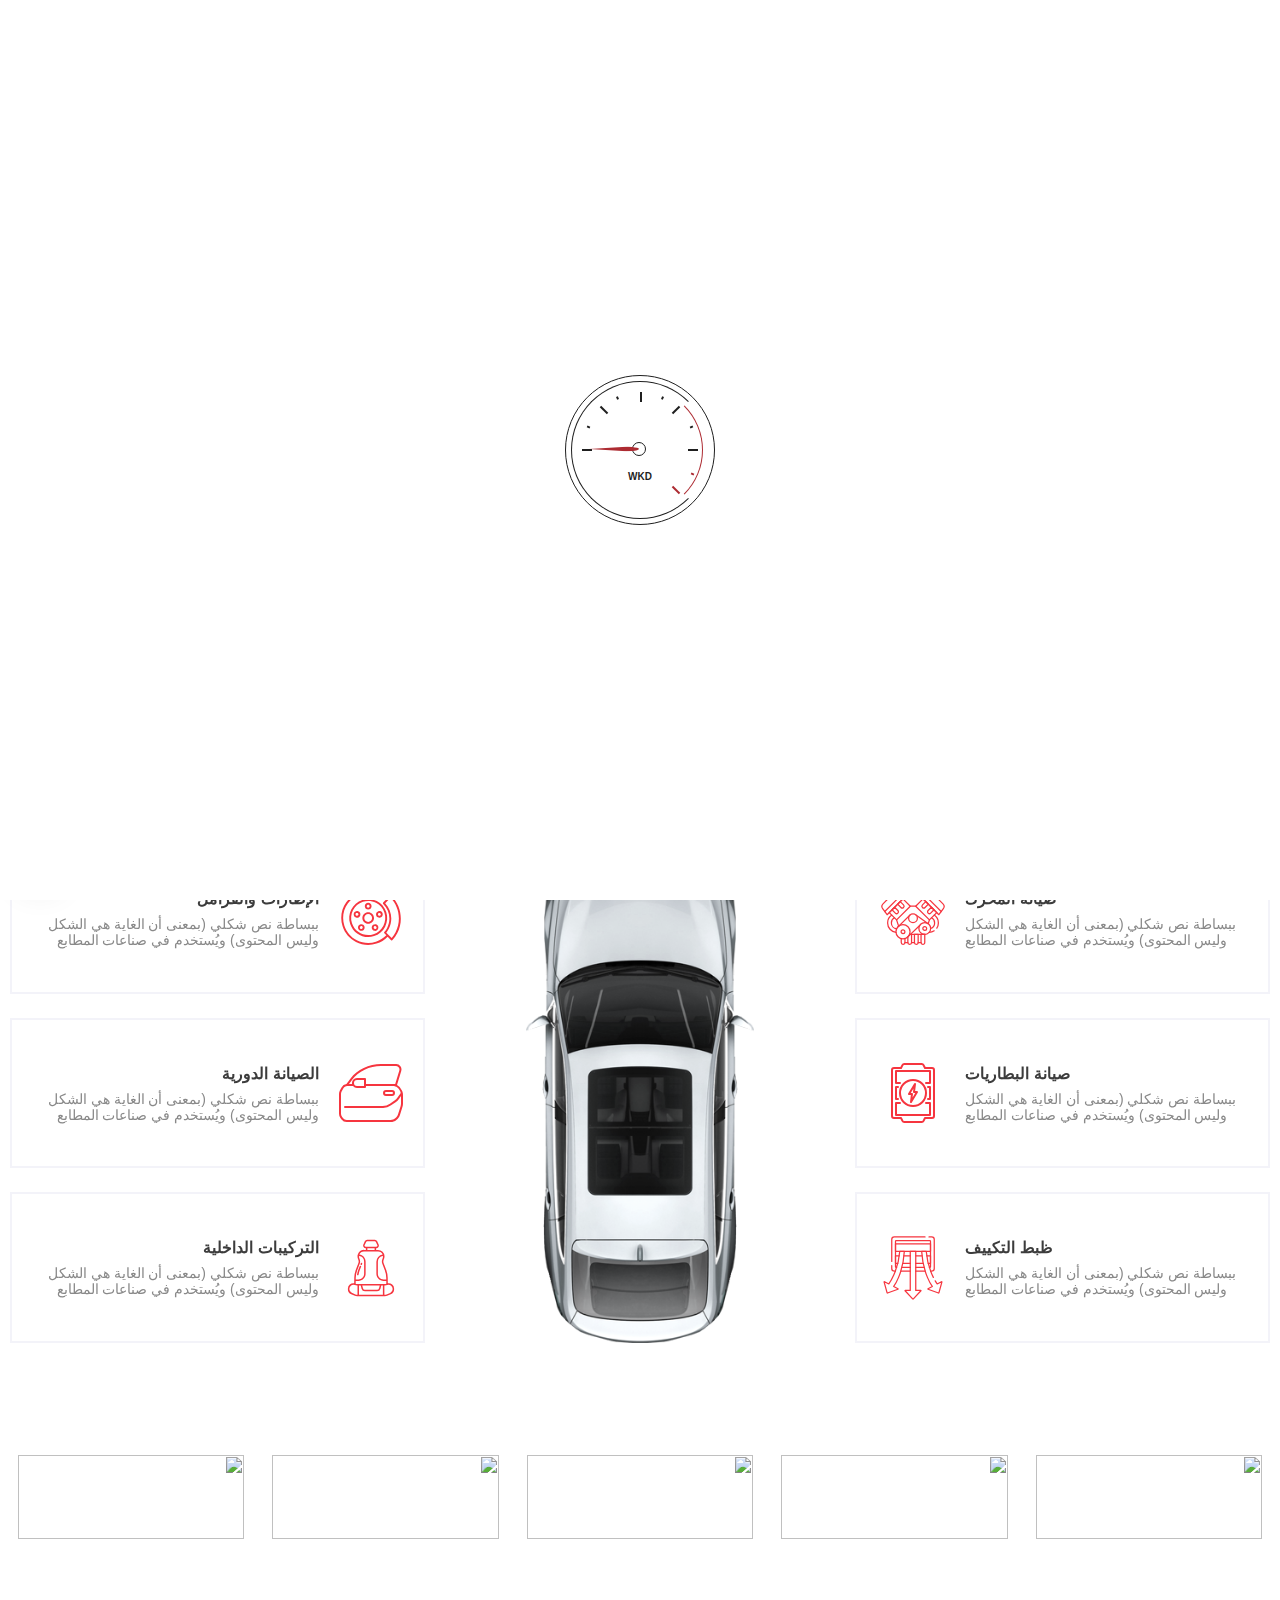
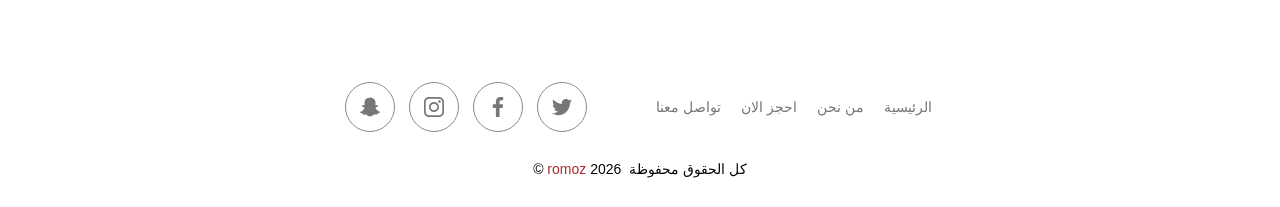
==== commit 11991545: "services" ====
--- a/index.html
+++ b/index.html
@@ -55,6 +55,7 @@
       <div class="navMenu">
         <a class="navLink" href="index.html"> الرئيسية </a>
         <a class="navLink" href="#!"> من نحن </a>
+        <a class="navLink" href="#!"> احجز الان </a>
         <a class="navLink btn" href="#!"> تواصل معنا </a>
       </div>
       <!-- toggle btn -->
@@ -79,7 +80,7 @@
               <img data-atropos-offset="4" src="img/main.webp">
             </div>
             <h1 data-atropos-offset="5" data-aos="fade-up" data-aos-delay="300">
-              شركة نيسان وكب لصيانة السيارات
+              شركة وكب السيارات
             </h1>
             <h5 data-atropos-offset="5" data-aos="fade-up" data-aos-delay="500">
               أفضل مركز متخصص في صيانة سيارات نيسان
@@ -96,7 +97,7 @@
       <!-- title -->
       <div class="title">
         <div class="side">
-          <p data-aos="fade-up"> نمتلك خبرة طويلة في مجالنا، ولذلك نستطيع تقديم خدمات متميّزة لك. </p>
+          <p data-aos="fade-up"> نمتلك خبرة طويلة في صيانة نيسان ، ولذلك نستطيع تقديم خدمات متميّزة لك. </p>
         </div>
         <span class="distance"></span>
         <div class="side">
@@ -555,7 +556,7 @@
               </svg>
             </div>
             <div class="data">
-              <h5> ظبط المكيف </h5>
+              <h5> ظبط التكييف </h5>
               <p> ببساطة نص شكلي (بمعنى أن الغاية هي الشكل وليس المحتوى) ويُستخدم في صناعات المطابع </p>
             </div>
           </div>
@@ -605,7 +606,7 @@
               </svg>
             </div>
             <div class="data">
-              <h5>  الإطارات والفرامل </h5>
+              <h5> الإطارات والفرامل </h5>
               <p> ببساطة نص شكلي (بمعنى أن الغاية هي الشكل وليس المحتوى) ويُستخدم في صناعات المطابع </p>
             </div>
           </div>
@@ -628,7 +629,7 @@
               </svg>
             </div>
             <div class="data">
-              <h5>  الابواب والمرايا </h5>
+              <h5> الصيانة الدورية </h5>
               <p> ببساطة نص شكلي (بمعنى أن الغاية هي الشكل وليس المحتوى) ويُستخدم في صناعات المطابع </p>
             </div>
           </div>
@@ -707,6 +708,7 @@
         <div class="quickLinks">
           <a href="index.html"> الرئيسية </a>
           <a href="#!"> من نحن </a>
+          <a href="#!"> احجز الان </a>
           <a href="#!"> تواصل معنا </a>
         </div>
         <div class="social ">
@@ -796,7 +798,7 @@
         كل الحقوق محفوظة
         <a class="company" href="#!" target="_blank">
           <img src="img/romoz_logo.webp" alt="">
-          Nami
+          romoz
         </a>
         <script>
           document.write(new Date().getFullYear())
@@ -807,6 +809,7 @@
     <!-- script icons-->
     <div class="support">
       <div class="links">
+        <!-- location -->
         <a href="https://maps.app.goo.gl/nSTEhdmfR6PseDGC6?g_st=iw" target="_blank" class="location">
           <svg xmlns="http://www.w3.org/2000/svg" version="1.1" xmlns:xlink="http://www.w3.org/1999/xlink"
             xmlns:svgjs="http://svgjs.com/svgjs" width="24" height="24" x="0" y="0" viewBox="0 0 64 64"
@@ -816,6 +819,7 @@
               fill="#c71610" data-original="#c71610"></path>
           </svg>
         </a>
+        <!-- email -->
         <a href="mailto:info@wkbautomobiles.com" target="_blank" class="email">
           <svg xmlns="http://www.w3.org/2000/svg" version="1.1" xmlns:xlink="http://www.w3.org/1999/xlink"
             xmlns:svgjs="http://svgjs.com/svgjs" width="24" height="24" x="0" y="0" viewBox="0 0 512 512"
@@ -837,6 +841,34 @@
               fill="#E51C19" data-original="#e51c19"></path>
           </svg>
         </a>
+        <!-- whatsapp -->
+        <a href="https://api.whatsapp.com/send/?phone=%2B966568782949&text&type=phone_number&app_absent=0"
+          target="_blank" class="whatsapp">
+          <svg xmlns="http://www.w3.org/2000/svg" version="1.1" xmlns:xlink="http://www.w3.org/1999/xlink"
+            xmlns:svgjs="http://svgjs.com/svgjs" width="24" height="24" x="0" y="0" viewBox="0 0 512 512"
+            style="enable-background:new 0 0 512 512" xml:space="preserve">
+            <g>
+              <path
+                d="m10.894531 512c-2.875 0-5.671875-1.136719-7.746093-3.234375-2.734376-2.765625-3.789063-6.78125-2.761719-10.535156l33.285156-121.546875c-20.722656-37.472656-31.648437-79.863282-31.632813-122.894532.058594-139.941406 113.941407-253.789062 253.871094-253.789062 67.871094.0273438 131.644532 26.464844 179.578125 74.433594 47.925781 47.972656 74.308594 111.742187 74.289063 179.558594-.0625 139.945312-113.945313 253.800781-253.867188 253.800781 0 0-.105468 0-.109375 0-40.871093-.015625-81.390625-9.976563-117.46875-28.84375l-124.675781 32.695312c-.914062.238281-1.84375.355469-2.761719.355469zm0 0"
+                fill="#E5E5E5" data-original="#e5e5e5"></path>
+              <path
+                d="m10.894531 501.105469 34.46875-125.871094c-21.261719-36.839844-32.445312-78.628906-32.429687-121.441406.054687-133.933594 109.046875-242.898438 242.976562-242.898438 64.992188.027344 125.996094 25.324219 171.871094 71.238281 45.871094 45.914063 71.125 106.945313 71.101562 171.855469-.058593 133.929688-109.066406 242.910157-242.972656 242.910157-.007812 0 .003906 0 0 0h-.105468c-40.664063-.015626-80.617188-10.214844-116.105469-29.570313zm134.769531-77.75 7.378907 4.371093c31 18.398438 66.542969 28.128907 102.789062 28.148438h.078125c111.304688 0 201.898438-90.578125 201.945313-201.902344.019531-53.949218-20.964844-104.679687-59.09375-142.839844-38.132813-38.160156-88.832031-59.1875-142.777344-59.210937-111.394531 0-201.984375 90.566406-202.027344 201.886719-.015625 38.148437 10.65625 75.296875 30.875 107.445312l4.804688 7.640625-20.40625 74.5zm0 0"
+                fill="#FFFFFF" data-original="#ffffff"></path>
+              <path
+                d="m19.34375 492.625 33.277344-121.519531c-20.53125-35.5625-31.324219-75.910157-31.3125-117.234375.050781-129.296875 105.273437-234.488282 234.558594-234.488282 62.75.027344 121.644531 24.449219 165.921874 68.773438 44.289063 44.324219 68.664063 103.242188 68.640626 165.898438-.054688 129.300781-105.28125 234.503906-234.550782 234.503906-.011718 0 .003906 0 0 0h-.105468c-39.253907-.015625-77.828126-9.867188-112.085938-28.539063zm0 0"
+                fill="#64B161" data-original="#64b161"></path>
+              <g fill="#FFFFFF">
+                <path
+                  d="m10.894531 501.105469 34.46875-125.871094c-21.261719-36.839844-32.445312-78.628906-32.429687-121.441406.054687-133.933594 109.046875-242.898438 242.976562-242.898438 64.992188.027344 125.996094 25.324219 171.871094 71.238281 45.871094 45.914063 71.125 106.945313 71.101562 171.855469-.058593 133.929688-109.066406 242.910157-242.972656 242.910157-.007812 0 .003906 0 0 0h-.105468c-40.664063-.015626-80.617188-10.214844-116.105469-29.570313zm134.769531-77.75 7.378907 4.371093c31 18.398438 66.542969 28.128907 102.789062 28.148438h.078125c111.304688 0 201.898438-90.578125 201.945313-201.902344.019531-53.949218-20.964844-104.679687-59.09375-142.839844-38.132813-38.160156-88.832031-59.1875-142.777344-59.210937-111.394531 0-201.984375 90.566406-202.027344 201.886719-.015625 38.148437 10.65625 75.296875 30.875 107.445312l4.804688 7.640625-20.40625 74.5zm0 0"
+                  fill="#FFFFFF" data-original="#ffffff"></path>
+                <path
+                  d="m195.183594 152.246094c-4.546875-10.109375-9.335938-10.3125-13.664063-10.488282-3.539062-.152343-7.589843-.144531-11.632812-.144531-4.046875 0-10.625 1.523438-16.1875 7.597657-5.566407 6.074218-21.253907 20.761718-21.253907 50.632812 0 29.875 21.757813 58.738281 24.792969 62.792969 3.035157 4.050781 42 67.308593 103.707031 91.644531 51.285157 20.226562 61.71875 16.203125 72.851563 15.191406 11.132813-1.011718 35.917969-14.6875 40.976563-28.863281 5.0625-14.175781 5.0625-26.324219 3.542968-28.867187-1.519531-2.527344-5.566406-4.046876-11.636718-7.082032-6.070313-3.035156-35.917969-17.726562-41.484376-19.75-5.566406-2.027344-9.613281-3.035156-13.660156 3.042969-4.050781 6.070313-15.675781 19.742187-19.21875 23.789063-3.542968 4.058593-7.085937 4.566406-13.15625 1.527343-6.070312-3.042969-25.625-9.449219-48.820312-30.132812-18.046875-16.089844-30.234375-35.964844-33.777344-42.042969-3.539062-6.070312-.058594-9.070312 2.667969-12.386719 4.910156-5.972656 13.148437-16.710937 15.171875-20.757812 2.023437-4.054688 1.011718-7.597657-.503906-10.636719-1.519532-3.035156-13.320313-33.058594-18.714844-45.066406zm0 0"
+                  fill-rule="evenodd" fill="#FFFFFF" data-original="#ffffff"></path>
+              </g>
+            </g>
+          </svg>
+        </a>
+        <!-- call -->
         <a href="tel:0568782949" target="_blank" class="call">
           <svg xmlns="http://www.w3.org/2000/svg" version="1.1" xmlns:xlink="http://www.w3.org/1999/xlink"
             xmlns:svgjs="http://svgjs.com/svgjs" width="24" height="24" x="0" y="0" viewBox="0 0 32 32"
--- a/css/style.css
+++ b/css/style.css
@@ -846,7 +846,6 @@
   display: block;
   width: 100%;
   transition: 0.3s ease-in-out;
-  color: var(--textColor);
   overflow: hidden;
   text-align: center;
   padding-top: 80px;
@@ -976,7 +975,7 @@
 footer .quickLinks a {
   padding: 8px;
   display: inline-block;
-  color: var(--textColor);
+  color: #777;
 }
 footer .quickLinks a:hover {
   color: var(--mainColor);
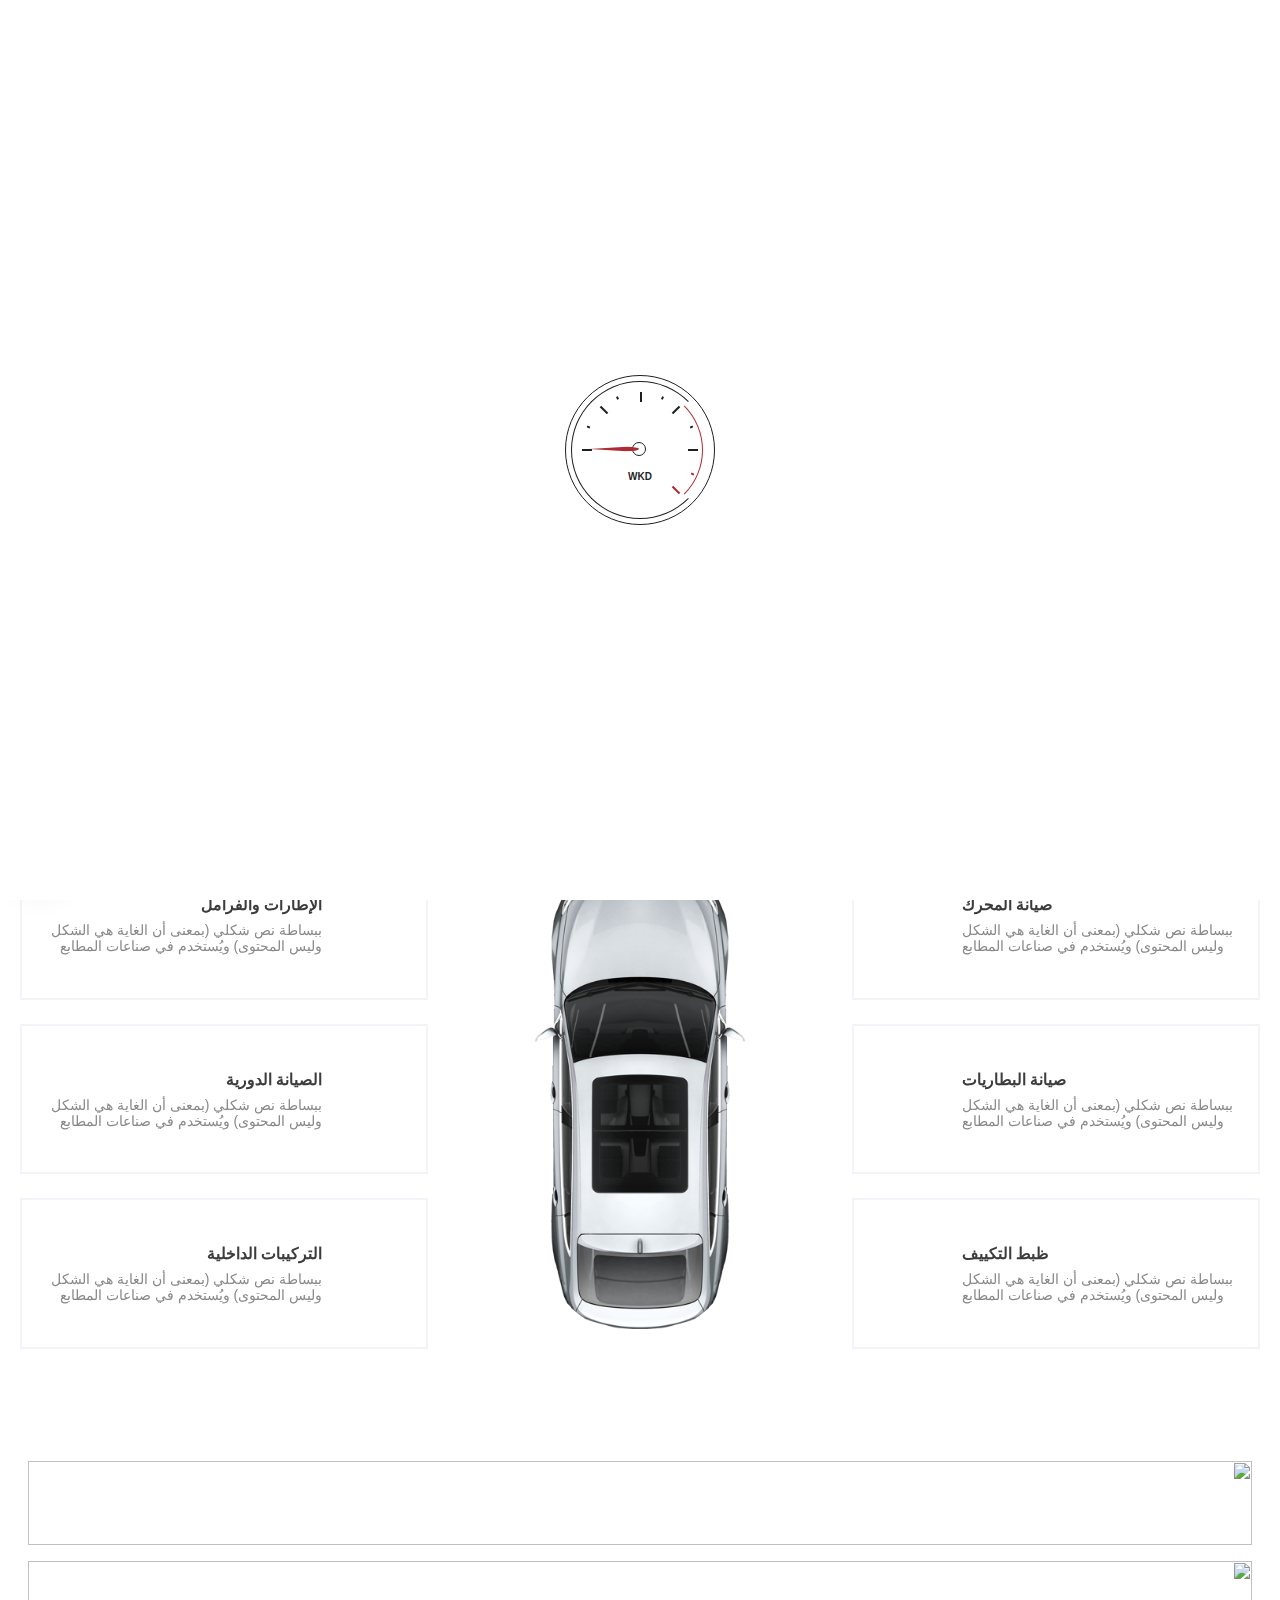
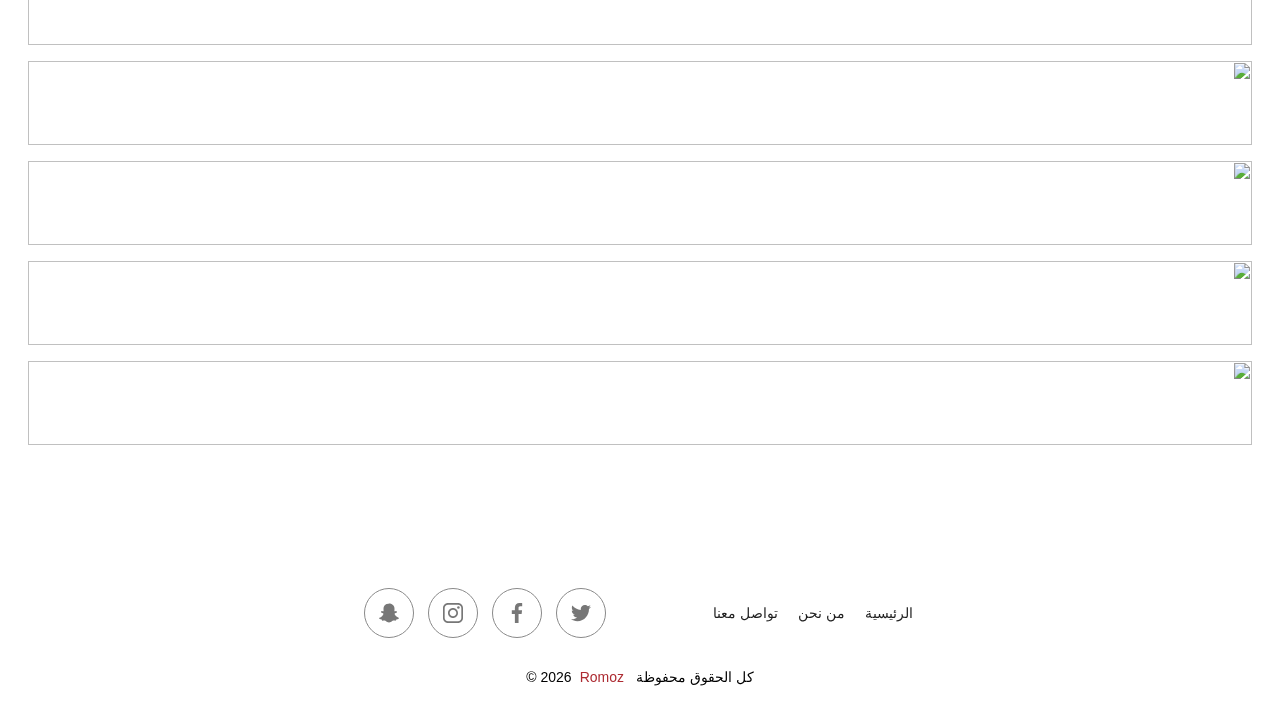
==== commit 9b7fff82: "imgs update" ====
--- a/index.html
+++ b/index.html
@@ -18,7 +18,7 @@
   <!-- odometer -->
   <link rel="stylesheet" href="css/odometer.min.css" />
   <!-- Swiper -->
-  <link rel="stylesheet" href="https://cdn.jsdelivr.net/npm/swiper/swiper-bundle.min.css" />
+  <link rel="stylesheet" href="css/swiper-bundle.min.css" />
   <!-- Custom style  -->
   <link rel="stylesheet" href="css/style.css" />
 </head>
@@ -54,9 +54,8 @@
       <!-- nav menu -->
       <div class="navMenu">
         <a class="navLink" href="index.html"> الرئيسية </a>
-        <a class="navLink" href="#!"> من نحن </a>
-        <a class="navLink" href="#!"> احجز الان </a>
-        <a class="navLink btn" href="#!"> تواصل معنا </a>
+        <a class="navLink" href="about.html"> من نحن </a>
+        <a class="navLink btn" href="contact.html"> تواصل معنا </a>
       </div>
       <!-- toggle btn -->
       <div class="navBtn">
@@ -77,8 +76,27 @@
         <div class="atropos-rotate">
           <div class="atropos-inner">
             <div class="bgImage">
-              <img data-atropos-offset="4" src="img/main.webp">
-            </div>
+              <div class="swiper topSlider">
+                <div class="swiper-wrapper">
+                  <div class="swiper-slide">
+                    <img data-atropos-offset="4" src="img/bg1.webp">
+                  </div>
+                  <div class="swiper-slide">
+                    <img data-atropos-offset="4" src="img/bg2.webp">
+                  </div>
+                  <div class="swiper-slide">
+                    <img data-atropos-offset="4" src="img/bg3.webp">
+                  </div>
+                  <div class="swiper-slide">
+                    <img data-atropos-offset="4" src="img/bg4.webp">
+                  </div>
+                  <div class="swiper-slide">
+                    <img data-atropos-offset="4" src="img/bg5.webp">
+                  </div>
+                </div>
+              </div>
+            </div>
+            <div class="swiper-pagination  topSliderPagination"></div>
             <h1 data-atropos-offset="5" data-aos="fade-up" data-aos-delay="300">
               شركة وكب السيارات
             </h1>
@@ -90,10 +108,8 @@
         </div>
       </div>
     </section>
-    <section class="about" id="about">
-    </section>
     <!--  services -->
-    <section class="services" id="services">
+    <section class="services">
       <!-- title -->
       <div class="title">
         <div class="side">
@@ -112,257 +128,7 @@
           <!--service  -->
           <div class="service" data-aos="fade-up">
             <div class="icon">
-              <svg xmlns="http://www.w3.org/2000/svg" version="1.1" xmlns:xlink="http://www.w3.org/1999/xlink"
-                xmlns:svgjs="http://svgjs.com/svgjs" x="0" y="0" viewBox="0 0 682.66669 682.66669"
-                style="enable-background:new 0 0 512 512" xml:space="preserve" class="">
-                <g>
-                  <defs id="defs13">
-                    <clipPath clipPathUnits="userSpaceOnUse" id="clipPath27">
-                      <path d="M 0,512 H 512 V 0 H 0 Z" id="path25" data-original="#000000"></path>
-                    </clipPath>
-                  </defs>
-                  <g id="g15" transform="matrix(1.3333333,0,0,-1.3333333,0,682.66667)">
-                    <g id="g17" transform="translate(234.4678,350.3767)">
-                      <path d="m 0,0 -109.729,-109.729 -58.783,58.784 109.729,109.728 z"
-                        style="stroke-linecap: round; stroke-linejoin: round; stroke-miterlimit: 10; stroke-dasharray: none; stroke-opacity: 1;"
-                        id="path19" fill="none" stroke-width="10px" stroke-linecap="round" stroke-linejoin="round"
-                        stroke-miterlimit="10" stroke-dasharray="none" stroke-opacity="" data-original="#000000"
-                        class=""></path>
-                    </g>
-                    <g id="g21">
-                      <g id="g23" clip-path="url(#clipPath27)">
-                        <g id="g29" transform="translate(91.6201,444.7612)">
-                          <path
-                            d="m 0,0 14.2,14.2 c 10.33,10.33 26.65,11.56 38.4,2.89 l 48.44,-35.71 -143.68,-143.69 -35.72,48.44 c -8.66,11.76 -7.44,28.08 2.89,38.41 l 54.26,54.26"
-                            style="stroke-linecap: round; stroke-linejoin: round; stroke-miterlimit: 10; stroke-dasharray: none; stroke-opacity: 1;"
-                            id="path31" fill="none" stroke-width="10px" stroke-linecap="round" stroke-linejoin="round"
-                            stroke-miterlimit="10" stroke-dasharray="none" stroke-opacity="" data-original="#000000"
-                            class=""></path>
-                        </g>
-                        <g id="g33" transform="translate(135.0088,295.04)">
-                          <path
-                            d="M 0,0 V 0 C -5.681,-5.681 -14.893,-5.681 -20.574,0 L -47.009,26.435 -26.435,47.009 0,20.574 C 5.682,14.893 5.682,5.681 0,0 Z"
-                            style="stroke-linecap: round; stroke-linejoin: round; stroke-miterlimit: 10; stroke-dasharray: none; stroke-opacity: 1;"
-                            id="path35" fill="none" stroke-width="10px" stroke-linecap="round" stroke-linejoin="round"
-                            stroke-miterlimit="10" stroke-dasharray="none" stroke-opacity="" data-original="#000000"
-                            class=""></path>
-                        </g>
-                        <g id="g37" transform="translate(180.0762,340.1072)">
-                          <path
-                            d="M 0,0 V 0 C -5.682,-5.681 -14.893,-5.681 -20.574,0 L -47.009,26.435 -26.435,47.009 0,20.574 C 5.681,14.893 5.681,5.681 0,0 Z"
-                            style="stroke-linecap: round; stroke-linejoin: round; stroke-miterlimit: 10; stroke-dasharray: none; stroke-opacity: 1;"
-                            id="path39" fill="none" stroke-width="10px" stroke-linecap="round" stroke-linejoin="round"
-                            stroke-miterlimit="10" stroke-dasharray="none" stroke-opacity="" data-original="#000000"
-                            class=""></path>
-                        </g>
-                        <g id="g41" transform="translate(30.3203,307.761)">
-                          <path d="M 0,0 137.035,137.035"
-                            style="stroke-linecap: round; stroke-linejoin: round; stroke-miterlimit: 10; stroke-dasharray: none; stroke-opacity: 1;"
-                            id="path43" fill="none" stroke-width="10px" stroke-linecap="round" stroke-linejoin="round"
-                            stroke-miterlimit="10" stroke-dasharray="none" stroke-opacity="" data-original="#000000"
-                            class=""></path>
-                        </g>
-                        <g id="g45" transform="translate(277.5337,350.3767)">
-                          <path d="M 0,0 109.729,-109.729 168.511,-50.945 58.783,58.783 Z"
-                            style="stroke-linecap: round; stroke-linejoin: round; stroke-miterlimit: 10; stroke-dasharray: none; stroke-opacity: 1;"
-                            id="path47" fill="none" stroke-width="10px" stroke-linecap="round" stroke-linejoin="round"
-                            stroke-miterlimit="10" stroke-dasharray="none" stroke-opacity="" data-original="#000000"
-                            class=""></path>
-                        </g>
-                        <g id="g49" transform="translate(319.3398,426.1365)">
-                          <path
-                            d="m 0,0 143.682,-143.682 35.716,48.439 c 8.666,11.753 7.439,28.077 -2.887,38.403 L 86.842,32.829 C 76.516,43.156 60.192,44.382 48.438,35.716 Z"
-                            style="stroke-linecap: round; stroke-linejoin: round; stroke-miterlimit: 10; stroke-dasharray: none; stroke-opacity: 1;"
-                            id="path51" fill="none" stroke-width="10px" stroke-linecap="round" stroke-linejoin="round"
-                            stroke-miterlimit="10" stroke-dasharray="none" stroke-opacity="" data-original="#000000"
-                            class=""></path>
-                        </g>
-                        <g id="g53" transform="translate(376.9927,295.04)">
-                          <path
-                            d="M 0,0 V 0 C 5.681,-5.681 14.893,-5.681 20.574,0 L 47.009,26.435 26.435,47.009 0,20.574 C -5.682,14.893 -5.682,5.681 0,0 Z"
-                            style="stroke-linecap: round; stroke-linejoin: round; stroke-miterlimit: 10; stroke-dasharray: none; stroke-opacity: 1;"
-                            id="path55" fill="none" stroke-width="10px" stroke-linecap="round" stroke-linejoin="round"
-                            stroke-miterlimit="10" stroke-dasharray="none" stroke-opacity="" data-original="#000000"
-                            class=""></path>
-                        </g>
-                        <g id="g57" transform="translate(331.9253,340.1072)">
-                          <path
-                            d="M 0,0 V 0 C 5.682,-5.681 14.893,-5.681 20.574,0 L 47.009,26.435 26.435,47.009 0,20.574 C -5.681,14.893 -5.681,5.681 0,0 Z"
-                            style="stroke-linecap: round; stroke-linejoin: round; stroke-miterlimit: 10; stroke-dasharray: none; stroke-opacity: 1;"
-                            id="path59" fill="none" stroke-width="10px" stroke-linecap="round" stroke-linejoin="round"
-                            stroke-miterlimit="10" stroke-dasharray="none" stroke-opacity="" data-original="#000000"
-                            class=""></path>
-                        </g>
-                        <g id="g61" transform="translate(481.6812,307.761)">
-                          <path d="M 0,0 -137.035,137.035"
-                            style="stroke-linecap: round; stroke-linejoin: round; stroke-miterlimit: 10; stroke-dasharray: none; stroke-opacity: 1;"
-                            id="path63" fill="none" stroke-width="10px" stroke-linecap="round" stroke-linejoin="round"
-                            stroke-miterlimit="10" stroke-dasharray="none" stroke-opacity="" data-original="#000000"
-                            class=""></path>
-                        </g>
-                        <g id="g65" transform="translate(140.8662,190.5959)">
-                          <path d="M 0,0 -16.125,50.055"
-                            style="stroke-linecap: round; stroke-linejoin: round; stroke-miterlimit: 10; stroke-dasharray: none; stroke-opacity: 1;"
-                            id="path67" fill="none" stroke-width="10px" stroke-linecap="round" stroke-linejoin="round"
-                            stroke-miterlimit="10" stroke-dasharray="none" stroke-opacity="" data-original="#000000"
-                            class=""></path>
-                        </g>
-                        <g id="g69" transform="translate(387.2583,240.6511)">
-                          <path d="M 0,0 -9.719,-30.187"
-                            style="stroke-linecap: round; stroke-linejoin: round; stroke-miterlimit: 10; stroke-dasharray: none; stroke-opacity: 1;"
-                            id="path71" fill="none" stroke-width="10px" stroke-linecap="round" stroke-linejoin="round"
-                            stroke-miterlimit="10" stroke-dasharray="none" stroke-opacity="" data-original="#000000"
-                            class=""></path>
-                        </g>
-                        <g id="g73" transform="translate(228.2949,125.1567)">
-                          <path d="M 0,0 H 27.705 121.77"
-                            style="stroke-linecap: round; stroke-linejoin: round; stroke-miterlimit: 10; stroke-dasharray: none; stroke-opacity: 1;"
-                            id="path75" fill="none" stroke-width="10px" stroke-linecap="round" stroke-linejoin="round"
-                            stroke-miterlimit="10" stroke-dasharray="none" stroke-opacity="" data-original="#000000"
-                            class=""></path>
-                        </g>
-                        <g id="g77" transform="translate(234.4678,350.3767)">
-                          <path d="M 0,0 H 43.066"
-                            style="stroke-linecap: round; stroke-linejoin: round; stroke-miterlimit: 10; stroke-dasharray: none; stroke-opacity: 1;"
-                            id="path79" fill="none" stroke-width="10px" stroke-linecap="round" stroke-linejoin="round"
-                            stroke-miterlimit="10" stroke-dasharray="none" stroke-opacity="" data-original="#000000"
-                            class=""></path>
-                        </g>
-                        <g id="g81" transform="translate(85.9902,279.4099)">
-                          <path
-                            d="m 0,0 c -19.92,-13.77 -32.99,-36.76 -32.99,-62.75 0,-38.82 29.18,-70.96 66.76,-75.65 M 21.82,-21.82 C 7.09,-29.56 -2.97,-44.99 -2.97,-62.75 c 0,-24.04 18.47,-43.86 41.97,-46.01"
-                            style="stroke-linecap: round; stroke-linejoin: round; stroke-miterlimit: 10; stroke-dasharray: none; stroke-opacity: 1;"
-                            id="path83" fill="none" stroke-width="10px" stroke-linecap="round" stroke-linejoin="round"
-                            stroke-miterlimit="10" stroke-dasharray="none" stroke-opacity="" data-original="#000000"
-                            class=""></path>
-                        </g>
-                        <g id="g85" transform="translate(425.6499,153.6614)">
-                          <path
-                            d="M 0,0 C -11.7,-7.99 -25.74,-12.81 -40.85,-13.21 M 0.36,125.74 C 20.28,111.98 33.35,88.99 33.35,63 33.35,47.62 28.77,33.29 20.9,21.3 m -42.356,82.625 C -6.733,96.188 3.326,80.754 3.326,62.998 3.326,42.54 -10.046,25.134 -28.522,19.088"
-                            style="stroke-linecap: round; stroke-linejoin: round; stroke-miterlimit: 10; stroke-dasharray: none; stroke-opacity: 1;"
-                            id="path87" fill="none" stroke-width="10px" stroke-linecap="round" stroke-linejoin="round"
-                            stroke-miterlimit="10" stroke-dasharray="none" stroke-opacity="" data-original="#000000"
-                            class=""></path>
-                        </g>
-                        <g id="g89" transform="translate(191.6118,92.127)">
-                          <path
-                            d="m 0,0 v -32.9 c 0,-8.197 -6.646,-14.843 -14.843,-14.843 -8.188,0 -14.834,6.646 -14.834,14.843 v 32.46"
-                            style="stroke-linecap: round; stroke-linejoin: round; stroke-miterlimit: 10; stroke-dasharray: none; stroke-opacity: 1;"
-                            id="path91" fill="none" stroke-width="10px" stroke-linecap="round" stroke-linejoin="round"
-                            stroke-miterlimit="10" stroke-dasharray="none" stroke-opacity="" data-original="#000000"
-                            class=""></path>
-                        </g>
-                        <g id="g93" transform="translate(228.2949,125.1567)">
-                          <path
-                            d="m 0,0 h 16.135 v -65.929 c 0,-8.198 -6.646,-14.844 -14.844,-14.844 -8.187,0 -14.833,6.646 -14.833,14.844 v 46.131"
-                            style="stroke-linecap: round; stroke-linejoin: round; stroke-miterlimit: 10; stroke-dasharray: none; stroke-opacity: 1;"
-                            id="path95" fill="none" stroke-width="10px" stroke-linecap="round" stroke-linejoin="round"
-                            stroke-miterlimit="10" stroke-dasharray="none" stroke-opacity="" data-original="#000000"
-                            class=""></path>
-                        </g>
-                        <g id="g97" transform="translate(282.4106,44.3877)">
-                          <path
-                            d="M 0,0 V 0 C -8.195,0 -14.838,6.643 -14.838,14.838 V 80.773 H 14.837 V 14.838 C 14.837,6.643 8.194,0 0,0 Z"
-                            style="stroke-linecap: round; stroke-linejoin: round; stroke-miterlimit: 10; stroke-dasharray: none; stroke-opacity: 1;"
-                            id="path99" fill="none" stroke-width="10px" stroke-linecap="round" stroke-linejoin="round"
-                            stroke-miterlimit="10" stroke-dasharray="none" stroke-opacity="" data-original="#000000"
-                            class=""></path>
-                        </g>
-                        <g id="g101" transform="translate(335.23,44.3877)">
-                          <path
-                            d="M 0,0 V 0 C -8.194,0 -14.837,6.643 -14.837,14.838 V 80.773 H 14.838 V 14.838 C 14.838,6.643 8.195,0 0,0 Z"
-                            style="stroke-linecap: round; stroke-linejoin: round; stroke-miterlimit: 10; stroke-dasharray: none; stroke-opacity: 1;"
-                            id="path103" fill="none" stroke-width="10px" stroke-linecap="round" stroke-linejoin="round"
-                            stroke-miterlimit="10" stroke-dasharray="none" stroke-opacity="" data-original="#000000"
-                            class=""></path>
-                        </g>
-                        <g id="g105" transform="translate(320.3882,59.2273)">
-                          <path d="M 0,0 H -23.141"
-                            style="stroke-linecap: round; stroke-linejoin: round; stroke-miterlimit: 10; stroke-dasharray: none; stroke-opacity: 1;"
-                            id="path107" fill="none" stroke-width="10px" stroke-linecap="round" stroke-linejoin="round"
-                            stroke-miterlimit="10" stroke-dasharray="none" stroke-opacity="" data-original="#000000"
-                            class=""></path>
-                        </g>
-                        <g id="g109" transform="translate(214.7529,59.2273)">
-                          <path d="M 0,0 H -23.141"
-                            style="stroke-linecap: round; stroke-linejoin: round; stroke-miterlimit: 10; stroke-dasharray: none; stroke-opacity: 1;"
-                            id="path111" fill="none" stroke-width="10px" stroke-linecap="round" stroke-linejoin="round"
-                            stroke-miterlimit="10" stroke-dasharray="none" stroke-opacity="" data-original="#000000"
-                            class=""></path>
-                        </g>
-                        <g id="g113" transform="translate(267.5703,59.2273)">
-                          <path d="M 0,0 H -23.141"
-                            style="stroke-linecap: round; stroke-linejoin: round; stroke-miterlimit: 10; stroke-dasharray: none; stroke-opacity: 1;"
-                            id="path115" fill="none" stroke-width="10px" stroke-linecap="round" stroke-linejoin="round"
-                            stroke-miterlimit="10" stroke-dasharray="none" stroke-opacity="" data-original="#000000"
-                            class=""></path>
-                        </g>
-                        <g id="g117" transform="translate(290.9492,254.1135)">
-                          <path
-                            d="M 0,0 C 0,19.301 -15.647,34.948 -34.949,34.948 -54.25,34.948 -69.897,19.301 -69.897,0 c 0,-19.302 15.647,-34.948 34.948,-34.948 C -15.647,-34.948 0,-19.302 0,0 Z"
-                            style="stroke-linecap: round; stroke-linejoin: round; stroke-miterlimit: 10; stroke-dasharray: none; stroke-opacity: 1;"
-                            id="path119" fill="none" stroke-width="10px" stroke-linecap="round" stroke-linejoin="round"
-                            stroke-miterlimit="10" stroke-dasharray="none" stroke-opacity="" data-original="#000000"
-                            class=""></path>
-                        </g>
-                        <g id="g121" transform="translate(397.1421,172.2354)">
-                          <path
-                            d="m 0,0 c 0,25.999 -21.076,47.074 -47.074,47.074 -25.999,0 -47.074,-21.075 -47.074,-47.074 0,-25.998 21.075,-47.074 47.074,-47.074 C -21.076,-47.074 0,-25.998 0,0 Z"
-                            style="stroke-linecap: round; stroke-linejoin: round; stroke-miterlimit: 10; stroke-dasharray: none; stroke-opacity: 1;"
-                            id="path123" fill="none" stroke-width="10px" stroke-linecap="round" stroke-linejoin="round"
-                            stroke-miterlimit="10" stroke-dasharray="none" stroke-opacity="" data-original="#000000"
-                            class=""></path>
-                        </g>
-                        <g id="g125" transform="translate(232.4209,146.3806)">
-                          <path
-                            d="m 0,0 c 0,31.178 -25.275,56.453 -56.453,56.453 -31.178,0 -56.453,-25.275 -56.453,-56.453 0,-31.178 25.275,-56.453 56.453,-56.453 C -25.275,-56.453 0,-31.178 0,0 Z"
-                            style="stroke-linecap: round; stroke-linejoin: round; stroke-miterlimit: 10; stroke-dasharray: none; stroke-opacity: 1;"
-                            id="path127" fill="none" stroke-width="10px" stroke-linecap="round" stroke-linejoin="round"
-                            stroke-miterlimit="10" stroke-dasharray="none" stroke-opacity="" data-original="#000000"
-                            class=""></path>
-                        </g>
-                        <g id="g129" transform="translate(191.105,146.3806)">
-                          <path
-                            d="m 0,0 c 0,8.36 -6.777,15.137 -15.137,15.137 -8.36,0 -15.137,-6.777 -15.137,-15.137 0,-8.36 6.777,-15.137 15.137,-15.137 C -6.777,-15.137 0,-8.36 0,0 Z"
-                            style="stroke-linecap: round; stroke-linejoin: round; stroke-miterlimit: 10; stroke-dasharray: none; stroke-opacity: 1;"
-                            id="path131" fill="none" stroke-width="10px" stroke-linecap="round" stroke-linejoin="round"
-                            stroke-miterlimit="10" stroke-dasharray="none" stroke-opacity="" data-original="#000000"
-                            class=""></path>
-                        </g>
-                        <g id="g133" transform="translate(365.2046,172.2354)">
-                          <path
-                            d="m 0,0 c 0,8.36 -6.777,15.137 -15.137,15.137 -8.36,0 -15.137,-6.777 -15.137,-15.137 0,-8.36 6.777,-15.137 15.137,-15.137 C -6.777,-15.137 0,-8.36 0,0 Z"
-                            style="stroke-linecap: round; stroke-linejoin: round; stroke-miterlimit: 10; stroke-dasharray: none; stroke-opacity: 1;"
-                            id="path135" fill="none" stroke-width="10px" stroke-linecap="round" stroke-linejoin="round"
-                            stroke-miterlimit="10" stroke-dasharray="none" stroke-opacity="" data-original="#000000"
-                            class=""></path>
-                        </g>
-                        <g id="g137" transform="translate(131.6826,181.3918)">
-                          <path d="M 0,0 100.874,98.638"
-                            style="stroke-linecap: round; stroke-linejoin: round; stroke-miterlimit: 10; stroke-dasharray: none; stroke-opacity: 1;"
-                            id="path139" fill="none" stroke-width="10px" stroke-linecap="round" stroke-linejoin="round"
-                            stroke-miterlimit="10" stroke-dasharray="none" stroke-opacity="" data-original="#000000"
-                            class=""></path>
-                        </g>
-                        <g id="g141" transform="translate(279.8672,279.6348)">
-                          <path d="M 0,0 89.496,-64.464"
-                            style="stroke-linecap: round; stroke-linejoin: round; stroke-miterlimit: 10; stroke-dasharray: none; stroke-opacity: 1;"
-                            id="path143" fill="none" stroke-width="10px" stroke-linecap="round" stroke-linejoin="round"
-                            stroke-miterlimit="10" stroke-dasharray="none" stroke-opacity="" data-original="#000000"
-                            class=""></path>
-                        </g>
-                        <g id="g145" transform="translate(214.7529,105.3589)">
-                          <path d="M 0,0 94.65,90.6"
-                            style="stroke-linecap: round; stroke-linejoin: round; stroke-miterlimit: 10; stroke-dasharray: none; stroke-opacity: 1;"
-                            id="path147" fill="none" stroke-width="10px" stroke-linecap="round" stroke-linejoin="round"
-                            stroke-miterlimit="10" stroke-dasharray="none" stroke-opacity="" data-original="#000000"
-                            class=""></path>
-                        </g>
-                      </g>
-                    </g>
-                  </g>
-                </g>
-              </svg>
+              <img src="img/service1.svg" alt="">
             </div>
             <div class="data">
               <h5> صيانة المحرك </h5>
@@ -372,33 +138,7 @@
           <!--service  -->
           <div class="service" data-aos="fade-up">
             <div class="icon">
-              <svg xmlns="http://www.w3.org/2000/svg" version="1.1" xmlns:xlink="http://www.w3.org/1999/xlink"
-                xmlns:svgjs="http://svgjs.com/svgjs" width="512" height="512" x="0" y="0" viewBox="0 0 64 64"
-                style="enable-background:new 0 0 512 512" xml:space="preserve">
-                <g>
-                  <g id="line_cp">
-                    <path
-                      d="M51,6H44.618L43.447,3.658A2.983,2.983,0,0,0,40.764,2H23.236a2.983,2.983,0,0,0-2.683,1.658L19.382,6H13a3,3,0,0,0-3,3V55a3,3,0,0,0,3,3h6.382l1.171,2.342A2.983,2.983,0,0,0,23.236,62H40.764a2.983,2.983,0,0,0,2.683-1.658L44.618,58H51a3,3,0,0,0,3-3V9A3,3,0,0,0,51,6Zm1,49a1,1,0,0,1-1,1H44a1,1,0,0,0-.9.553l-1.447,2.894a1,1,0,0,1-.894.553H23.236a1,1,0,0,1-.894-.553L20.9,56.553A1,1,0,0,0,20,56H13a1,1,0,0,1-1-1V9a1,1,0,0,1,1-1h7a1,1,0,0,0,.895-.553l1.447-2.894A1,1,0,0,1,23.236,4H40.764a1,1,0,0,1,.894.553l1.447,2.894A1,1,0,0,0,44,8h7a1,1,0,0,1,1,1Z"
-                      stroke-width="0px" data-original="#000000"></path>
-                    <path d="M15,39h2a1,1,0,0,0,0-2H16V27h1a1,1,0,0,0,0-2H15a1,1,0,0,0-1,1V38A1,1,0,0,0,15,39Z"
-                      stroke-width="0px" data-original="#000000"></path>
-                    <path d="M49,25H47a1,1,0,0,0,0,2h1V37H47a1,1,0,0,0,0,2h2a1,1,0,0,0,1-1V26A1,1,0,0,0,49,25Z"
-                      stroke-width="0px" data-original="#000000"></path>
-                    <path
-                      d="M49,9H15a1,1,0,0,0-1,1V22a1,1,0,0,0,1,1h4a1,1,0,0,0,0-2H16V11H48V21H45a1,1,0,0,0,0,2h4a1,1,0,0,0,1-1V10A1,1,0,0,0,49,9Z"
-                      stroke-width="0px" data-original="#000000"></path>
-                    <path
-                      d="M49,41H45a1,1,0,0,0,0,2h3V53H16V43h3a1,1,0,0,0,0-2H15a1,1,0,0,0-1,1V54a1,1,0,0,0,1,1H49a1,1,0,0,0,1-1V42A1,1,0,0,0,49,41Z"
-                      stroke-width="0px" data-original="#000000"></path>
-                    <path
-                      d="M32,46A14,14,0,1,0,18,32,14.015,14.015,0,0,0,32,46Zm0-26A12,12,0,1,1,20,32,12.013,12.013,0,0,1,32,20Z"
-                      stroke-width="0px" data-original="#000000"></path>
-                    <path
-                      d="M28,34h1.867l-.859,6.876a1,1,0,0,0,1.849.639l6-10A1,1,0,0,0,36,30H34.133l.859-6.876a1,1,0,0,0-1.849-.639l-6,10A1,1,0,0,0,28,34Zm4.42-6.423-.412,3.3A1,1,0,0,0,33,32h1.233L31.58,36.423l.412-3.3A1,1,0,0,0,31,32H29.767Z"
-                      stroke-width="0px" data-original="#000000"></path>
-                  </g>
-                </g>
-              </svg>
+              <img src="img/service2.svg" alt="">
             </div>
             <div class="data">
               <h5> صيانة البطاريات </h5>
@@ -408,152 +148,7 @@
           <!--service  -->
           <div class="service" data-aos="fade-up">
             <div class="icon">
-              <svg xmlns="http://www.w3.org/2000/svg" version="1.1" xmlns:xlink="http://www.w3.org/1999/xlink"
-                xmlns:svgjs="http://svgjs.com/svgjs" x="0" y="0" viewBox="0 0 682.66669 682.66669"
-                style="enable-background:new 0 0 512 512" xml:space="preserve" class="">
-                <g>
-                  <defs id="defs2614">
-                    <clipPath clipPathUnits="userSpaceOnUse" id="clipPath2628">
-                      <path d="M 0,512 H 512 V 0 H 0 Z" id="path2626" data-original="#000000" class="">
-                      </path>
-                    </clipPath>
-                  </defs>
-                  <g id="g2616" transform="matrix(1.3333333,0,0,-1.3333333,0,682.66667)">
-                    <g id="g2618" transform="translate(353.4702,230.5)">
-                      <path d="M 0,0 H -75.47"
-                        style="stroke-linecap: round; stroke-linejoin: round; stroke-miterlimit: 10; stroke-dasharray: none; stroke-opacity: 1;"
-                        id="path2620" fill="none" stroke-width="10px" stroke-linecap="round" stroke-linejoin="round"
-                        stroke-miterlimit="10" stroke-dasharray="none" stroke-opacity="" data-original="#000000"></path>
-                    </g>
-                    <g id="g2622">
-                      <g id="g2624" clip-path="url(#clipPath2628)">
-                        <g id="g2630" transform="translate(384.1538,504.5)">
-                          <path
-                            d="m 0,0 h 21.216 c 11.39,0 20.63,-9.24 20.63,-20.63 v -232.74 c 0,-11.39 -9.24,-20.63 -20.63,-20.63 h -8.13"
-                            style="stroke-linecap: round; stroke-linejoin: round; stroke-miterlimit: 10; stroke-dasharray: none; stroke-opacity: 1;"
-                            id="path2632" fill="none" stroke-width="10px" stroke-linecap="round" stroke-linejoin="round"
-                            stroke-miterlimit="10" stroke-dasharray="none" stroke-opacity="" data-original="#000000">
-                          </path>
-                        </g>
-                        <g id="g2634" transform="translate(86,308.1284)">
-                          <path d="m 0,0 v 175.742 c 0,11.389 9.24,20.63 20.63,20.63 h 245.601"
-                            style="stroke-linecap: round; stroke-linejoin: round; stroke-miterlimit: 10; stroke-dasharray: none; stroke-opacity: 1;"
-                            id="path2636" fill="none" stroke-width="10px" stroke-linecap="round" stroke-linejoin="round"
-                            stroke-miterlimit="10" stroke-dasharray="none" stroke-opacity="" data-original="#000000">
-                          </path>
-                        </g>
-                        <g id="g2638" transform="translate(114.7598,230.5)">
-                          <path d="M 0,0 H -8.13 C -19.52,0 -28.76,9.24 -28.76,20.63 V 45.423"
-                            style="stroke-linecap: round; stroke-linejoin: round; stroke-miterlimit: 10; stroke-dasharray: none; stroke-opacity: 1;"
-                            id="path2640" fill="none" stroke-width="10px" stroke-linecap="round" stroke-linejoin="round"
-                            stroke-miterlimit="10" stroke-dasharray="none" stroke-opacity="" data-original="#000000">
-                          </path>
-                        </g>
-                        <g id="g2642" transform="translate(234,230.5)">
-                          <path d="M 0,0 H -75.47"
-                            style="stroke-linecap: round; stroke-linejoin: round; stroke-miterlimit: 10; stroke-dasharray: none; stroke-opacity: 1;"
-                            id="path2644" fill="none" stroke-width="10px" stroke-linecap="round" stroke-linejoin="round"
-                            stroke-miterlimit="10" stroke-dasharray="none" stroke-opacity="" data-original="#000000">
-                          </path>
-                        </g>
-                        <g id="g2646" transform="translate(344.9102,260.5)">
-                          <path d="M 0,0 H -66.91"
-                            style="stroke-linecap: round; stroke-linejoin: round; stroke-miterlimit: 10; stroke-dasharray: none; stroke-opacity: 1;"
-                            id="path2648" fill="none" stroke-width="10px" stroke-linecap="round" stroke-linejoin="round"
-                            stroke-miterlimit="10" stroke-dasharray="none" stroke-opacity="" data-original="#000000">
-                          </path>
-                        </g>
-                        <g id="g2650" transform="translate(125.2002,260.5)">
-                          <path
-                            d="M 0,0 H -3.59 C -6.69,0 -9.2,2.51 -9.2,5.61 v 202.78 c 0,3.1 2.51,5.61 5.61,5.61 h 268.78 c 3.1,0 5.61,-2.51 5.61,-5.61 V 5.61 C 270.8,2.51 268.29,0 265.19,0 h -3.59"
-                            style="stroke-linecap: round; stroke-linejoin: round; stroke-miterlimit: 10; stroke-dasharray: none; stroke-opacity: 1;"
-                            id="path2652" fill="none" stroke-width="10px" stroke-linecap="round" stroke-linejoin="round"
-                            stroke-miterlimit="10" stroke-dasharray="none" stroke-opacity="" data-original="#000000">
-                          </path>
-                        </g>
-                        <g id="g2654" transform="translate(234,260.5)">
-                          <path d="M 0,0 H -66.91"
-                            style="stroke-linecap: round; stroke-linejoin: round; stroke-miterlimit: 10; stroke-dasharray: none; stroke-opacity: 1;"
-                            id="path2656" fill="none" stroke-width="10px" stroke-linecap="round" stroke-linejoin="round"
-                            stroke-miterlimit="10" stroke-dasharray="none" stroke-opacity="" data-original="#000000">
-                          </path>
-                        </g>
-                        <path d="M 396,389.518 H 116 v 60 h 280 z"
-                          style="stroke-linecap: round; stroke-linejoin: round; stroke-miterlimit: 10; stroke-dasharray: none; stroke-opacity: 1;"
-                          id="path2658" fill="none" stroke-width="10px" stroke-linecap="round" stroke-linejoin="round"
-                          stroke-miterlimit="10" stroke-dasharray="none" stroke-opacity="" data-original="#000000">
-                        </path>
-                        <g id="g2660" transform="translate(234,353.75)">
-                          <path d="M 0,0 H -50.14"
-                            style="stroke-linecap: round; stroke-linejoin: round; stroke-miterlimit: 10; stroke-dasharray: none; stroke-opacity: 1;"
-                            id="path2662" fill="none" stroke-width="10px" stroke-linecap="round" stroke-linejoin="round"
-                            stroke-miterlimit="10" stroke-dasharray="none" stroke-opacity="" data-original="#000000">
-                          </path>
-                        </g>
-                        <g id="g2664" transform="translate(365.6602,353.75)">
-                          <path d="M 0,0 H 30.34 V -60 H 11.69"
-                            style="stroke-linecap: round; stroke-linejoin: round; stroke-miterlimit: 10; stroke-dasharray: none; stroke-opacity: 1;"
-                            id="path2666" fill="none" stroke-width="10px" stroke-linecap="round" stroke-linejoin="round"
-                            stroke-miterlimit="10" stroke-dasharray="none" stroke-opacity="" data-original="#000000">
-                          </path>
-                        </g>
-                        <g id="g2668" transform="translate(234,293.75)">
-                          <path d="M 0,0 H -59.31"
-                            style="stroke-linecap: round; stroke-linejoin: round; stroke-miterlimit: 10; stroke-dasharray: none; stroke-opacity: 1;"
-                            id="path2670" fill="none" stroke-width="10px" stroke-linecap="round" stroke-linejoin="round"
-                            stroke-miterlimit="10" stroke-dasharray="none" stroke-opacity="" data-original="#000000">
-                          </path>
-                        </g>
-                        <g id="g2672" transform="translate(134.6499,293.75)">
-                          <path d="M 0,0 H -18.65 V 60 H 11.69"
-                            style="stroke-linecap: round; stroke-linejoin: round; stroke-miterlimit: 10; stroke-dasharray: none; stroke-opacity: 1;"
-                            id="path2674" fill="none" stroke-width="10px" stroke-linecap="round" stroke-linejoin="round"
-                            stroke-miterlimit="10" stroke-dasharray="none" stroke-opacity="" data-original="#000000">
-                          </path>
-                        </g>
-                        <g id="g2676" transform="translate(337.3101,293.75)">
-                          <path d="M 0,0 H -59.31"
-                            style="stroke-linecap: round; stroke-linejoin: round; stroke-miterlimit: 10; stroke-dasharray: none; stroke-opacity: 1;"
-                            id="path2678" fill="none" stroke-width="10px" stroke-linecap="round" stroke-linejoin="round"
-                            stroke-miterlimit="10" stroke-dasharray="none" stroke-opacity="" data-original="#000000">
-                          </path>
-                        </g>
-                        <g id="g2680" transform="translate(328.1401,353.75)">
-                          <path d="M 0,0 H -50.14"
-                            style="stroke-linecap: round; stroke-linejoin: round; stroke-miterlimit: 10; stroke-dasharray: none; stroke-opacity: 1;"
-                            id="path2682" fill="none" stroke-width="10px" stroke-linecap="round" stroke-linejoin="round"
-                            stroke-miterlimit="10" stroke-dasharray="none" stroke-opacity="" data-original="#000000">
-                          </path>
-                        </g>
-                        <g id="g2684" transform="translate(319.3301,73.9292)">
-                          <path
-                            d="m 0,0 -60.358,-65.131 c -1.603,-1.731 -4.341,-1.731 -5.944,0 L -126.66,0 c -0.923,0.995 -0.216,2.611 1.14,2.611 h 40.19 v 312.978 h 44 V 2.611 H -1.14 C 0.216,2.611 0.922,0.995 0,0 Z"
-                            style="stroke-linecap: round; stroke-linejoin: round; stroke-miterlimit: 10; stroke-dasharray: none; stroke-opacity: 1;"
-                            id="path2686" fill="none" stroke-width="10px" stroke-linecap="round" stroke-linejoin="round"
-                            stroke-miterlimit="10" stroke-dasharray="none" stroke-opacity="" data-original="#000000">
-                          </path>
-                        </g>
-                        <g id="g2688" transform="translate(135.4854,86.2192)">
-                          <path
-                            d="m 0,0 -83.454,-30.288 c -1.292,-0.469 -2.71,0.261 -3.079,1.584 l -23.861,85.513 c -0.554,1.983 1.522,3.675 3.353,2.733 l 34.096,-17.546 c 0,0 75.986,103.225 87.596,261.303 H 51.26 C 41.368,122.497 -33.821,21.863 -33.821,21.863 L 0.275,4.317 C 2.106,3.375 1.937,0.703 0,0 Z"
-                            style="stroke-linecap: round; stroke-linejoin: round; stroke-miterlimit: 10; stroke-dasharray: none; stroke-opacity: 1;"
-                            id="path2690" fill="none" stroke-width="10px" stroke-linecap="round" stroke-linejoin="round"
-                            stroke-miterlimit="10" stroke-dasharray="none" stroke-opacity="" data-original="#000000">
-                          </path>
-                        </g>
-                        <g id="g2692" transform="translate(418.7432,181.0757)">
-                          <path
-                            d="m 0,0 c -22.505,45.469 -50.235,117.972 -56.88,208.442 h -36.608 c 9.891,-180.801 85.08,-281.436 85.08,-281.436 l -34.095,-17.545 c -1.832,-0.942 -1.662,-3.614 0.274,-4.317 l 83.455,-30.289 c 1.291,-0.468 2.709,0.261 3.078,1.584 l 23.862,85.513 c 0.553,1.984 -1.522,3.676 -3.354,2.733 L 30.716,-52.86 c 0,0 -6.354,8.632 -15.67,24.729"
-                            style="stroke-linecap: round; stroke-linejoin: round; stroke-miterlimit: 10; stroke-dasharray: none; stroke-opacity: 1;"
-                            id="path2694" fill="none" stroke-width="10px" stroke-linecap="round" stroke-linejoin="round"
-                            stroke-miterlimit="10" stroke-dasharray="none" stroke-opacity="" data-original="#000000">
-                          </path>
-                        </g>
-                      </g>
-                    </g>
-                  </g>
-                </g>
-              </svg>
+              <img src="img/service3.svg" alt="">
             </div>
             <div class="data">
               <h5> ظبط التكييف </h5>
@@ -572,38 +167,7 @@
           <!--service  -->
           <div class="service" data-aos="fade-up">
             <div class="icon">
-              <svg xmlns="http://www.w3.org/2000/svg" version="1.1" xmlns:xlink="http://www.w3.org/1999/xlink"
-                xmlns:svgjs="http://svgjs.com/svgjs" x="0" y="0" viewBox="0 0 100 100"
-                style="enable-background:new 0 0 512 512" xml:space="preserve" class="">
-                <g>
-                  <g>
-                    <path
-                      d="m45.6 36.9c2.9 0 5.3-2.4 5.3-5.3s-2.4-5.3-5.3-5.3-5.3 2.4-5.3 5.3 2.4 5.3 5.3 5.3zm0-7.5c1.3 0 2.3 1 2.3 2.3s-1 2.3-2.3 2.3-2.3-1-2.3-2.3 1.1-2.3 2.3-2.3z"
-                      stroke-width="0px" data-original="#000000" class=""></path>
-                    <path
-                      d="m54.7 50c0-5-4.1-9.1-9.1-9.1s-9.1 4.1-9.1 9.1 4.1 9.1 9.1 9.1 9.1-4.1 9.1-9.1zm-9.1 6.1c-3.4 0-6.1-2.7-6.1-6.1s2.7-6.1 6.1-6.1 6.1 2.7 6.1 6.1-2.7 6.1-6.1 6.1z"
-                      stroke-width="0px" data-original="#000000" class=""></path>
-                    <path
-                      d="m33.2 45.9c.4-1.3.3-2.8-.3-4-.6-1.3-1.7-2.2-3.1-2.6-2.8-.9-5.7.6-6.6 3.4-.4 1.3-.3 2.8.3 4 .6 1.3 1.7 2.2 3.1 2.6.5.2 1.1.3 1.6.3 2.2 0 4.2-1.4 5-3.7zm-2.9-.9c-.4 1.2-1.7 1.8-2.9 1.5-1.2-.4-1.8-1.7-1.5-2.9.2-.6.6-1 1.1-1.3.3-.2.7-.2 1-.2.2 0 .5 0 .7.1 1.3.3 2 1.6 1.6 2.8z"
-                      stroke-width="0px" data-original="#000000" class=""></path>
-                    <path
-                      d="m37.9 60.6c-1.1-.8-2.5-1.2-3.9-.9-1.4.2-2.6 1-3.4 2.1s-1.2 2.5-.9 3.9c.2 1.4 1 2.6 2.1 3.4.9.7 2 1 3.1 1 .3 0 .6 0 .8-.1 1.4-.2 2.6-1 3.4-2.1s1.2-2.5.9-3.9c-.2-1.3-.9-2.6-2.1-3.4zm-1.2 5.6c-.4.5-.9.8-1.5.9s-1.2 0-1.7-.4c-1-.7-1.2-2.2-.5-3.2.4-.6 1.1-.9 1.8-.9.5 0 .9.1 1.3.4 1.1.8 1.3 2.2.6 3.2z"
-                      stroke-width="0px" data-original="#000000" class=""></path>
-                    <path
-                      d="m53.3 60.6c-2.4 1.7-2.9 5-1.2 7.4.8 1.1 2 1.9 3.4 2.1.3 0 .6.1.8.1 1.1 0 2.2-.3 3.1-1 2.3-1.7 2.9-5 1.2-7.4-1.6-2.4-4.9-2.9-7.3-1.2zm4.5 6.1c-.5.4-1.1.5-1.7.4s-1.1-.4-1.5-.9c-.7-1-.5-2.4.5-3.2.4-.3.9-.4 1.3-.4.7 0 1.4.3 1.8.9.8 1 .6 2.5-.4 3.2z"
-                      stroke-width="0px" data-original="#000000" class=""></path>
-                    <path
-                      d="m65.5 39.6c-1.3-.6-2.7-.8-4-.3-1.3.4-2.4 1.4-3.1 2.6-.6 1.3-.8 2.7-.3 4 .4 1.3 1.4 2.4 2.6 3.1.8.4 1.6.6 2.4.6.5 0 1.1-.1 1.6-.3 1.3-.4 2.4-1.4 3.1-2.6.6-1.3.8-2.7.3-4-.4-1.3-1.3-2.4-2.6-3.1zm-.4 5.8c-.3.5-.7.9-1.3 1.1s-1.2.1-1.7-.1c-.5-.3-.9-.7-1.1-1.3s-.1-1.2.1-1.7c.3-.5.7-.9 1.3-1.1.2-.1.5-.1.7-.1.4 0 .7.1 1 .2.5.3.9.7 1.1 1.3.3.5.2 1.1-.1 1.7z"
-                      stroke-width="0px" data-original="#000000" class=""></path>
-                    <path
-                      d="m73.8 40.8c-2.4-7.5-7.7-13.7-14.7-17.3-7.1-3.5-15.1-4.2-22.6-1.7-15.6 5.1-24.1 21.8-19 37.4 4.1 12.5 15.7 20.5 28.2 20.5 3 0 6.1-.5 9.1-1.5 7.5-2.4 13.7-7.7 17.3-14.7 3.6-7.1 4.2-15.1 1.7-22.7zm-19.9 34.6c-14 4.5-29-3.1-33.6-17.1-4.5-14 3.1-29 17.1-33.6 2.7-.9 5.5-1.3 8.3-1.3 4.1 0 8.3 1 12.1 2.9 6.3 3.2 11 8.7 13.2 15.5s1.6 14-1.6 20.3-8.8 11.1-15.5 13.3z"
-                      stroke-width="0px" data-original="#000000" class=""></path>
-                    <path
-                      d="m81.6 15.4c-.6-.6-1.5-.6-2.1 0l-4.4 4.4c-11.2-10.8-27.6-14.7-42.5-9.9-22.1 7.2-34.2 31-27 53.1 3.4 10.7 10.9 19.4 20.9 24.5 6 3.1 12.5 4.6 19.1 4.6 4.4 0 8.8-.7 13.1-2.1 6.6-2.1 12.5-5.9 17.3-10.8l5.4 5.4c.3.3.7.4 1.1.4.4 0 .8-.2 1.1-.5 3-3.3 5.5-7 7.6-10.9 9.8-19.5 6-42.9-9.6-58.2zm-23.9 71.8c-9.9 3.2-20.5 2.4-29.9-2.4-9.2-4.7-16.2-12.8-19.4-22.7-6.7-20.5 4.6-42.7 25.1-49.3 13.8-4.5 29.1-.8 39.4 9.2l-3.9 3.9c-.3.3-.4.7-.4 1.1s.2.8.5 1.1c10.1 9.8 12.5 24.9 6.1 37.4-1.2 2.3-2.7 4.5-4.4 6.5-.5.6-.5 1.5.1 2l3.1 3.1c-4.6 4.6-10.1 8.1-16.3 10.1zm30.7-15c-1.7 3.3-3.7 6.3-6.1 9.1l-8.4-8.4c1.5-1.9 2.8-3.9 3.9-6.1 6.8-13.3 4.5-29.1-5.6-39.9l8.4-8.4c13.7 14.5 16.9 35.9 7.8 53.7z"
-                      stroke-width="0px" data-original="#000000" class=""></path>
-                  </g>
-                </g>
-              </svg>
+              <img src="img/service4.svg" alt="">
             </div>
             <div class="data">
               <h5> الإطارات والفرامل </h5>
@@ -613,20 +177,7 @@
           <!--service  -->
           <div class="service" data-aos="fade-up">
             <div class="icon">
-              <svg xmlns="http://www.w3.org/2000/svg" version="1.1" xmlns:xlink="http://www.w3.org/1999/xlink"
-                xmlns:svgjs="http://svgjs.com/svgjs" width="512" height="512" x="0" y="0" viewBox="0 0 512 512"
-                style="enable-background:new 0 0 512 512" xml:space="preserve">
-                <g>
-                  <g id="door_1" data-name="door 1">
-                    <path
-                      d="M510.423,256.859c-.023-.151-.055-.3-.086-.449A85.627,85.627,0,0,0,507.08,244.5l-2.5-7.047A80.876,80.876,0,0,0,464.1,191.611L497.917,79.765A43.255,43.255,0,0,0,457.97,24.022c-.476-.011-.963-.022-1.45-.022H336C239.259,24,145.915,68.641,92.4,140.5l-32.7,43.89A52.6,52.6,0,0,0,20.13,211.979l-13.3,24.63A57.446,57.446,0,0,0,0,263.83V421.09a57.1,57.1,0,0,0,11.386,34.3l8.853,11.724A51.417,51.417,0,0,0,61.42,488H413.51c33.7,0,63.48-22.627,74.091-56.307l20.44-64.931A85.99,85.99,0,0,0,512,340.91v-67.7A86.156,86.156,0,0,0,510.423,256.859Zm-405.2-106.8C155.787,82.172,244.214,40,336,40H456.52c.353,0,.706.009.975.015A27.256,27.256,0,0,1,482.6,75.135L449.682,184H216V144a8,8,0,0,0-8-8H144a40.014,40.014,0,0,0-39.195,48H79.937ZM200,152v48H144a24,24,0,0,1,0-48ZM496,340.91a69.978,69.978,0,0,1-3.222,21.05L472.34,426.886C463.838,453.87,440.2,472,413.51,472H61.42A35.552,35.552,0,0,1,33,457.469l-8.856-11.728A41.021,41.021,0,0,1,16,421.09V263.83a41.409,41.409,0,0,1,4.909-19.619l13.3-24.635C40.721,207.5,52.848,200,65.86,200h46.162A39.962,39.962,0,0,0,144,216h64a8,8,0,0,0,8-8v-8H431.46c25.65,0,48.974,17.2,58.04,42.794l2.5,7.047c.755,2.133,1.393,4.3,1.935,6.485l-25.607,35.848a100.354,100.354,0,0,1-24.194,23.972L407.482,341.8A100.212,100.212,0,0,1,349.73,360H48a8,8,0,0,0,0,16H352a7.967,7.967,0,0,0,.946-.061A116.074,116.074,0,0,0,416.657,354.9l36.652-25.651A116.3,116.3,0,0,0,481.35,301.47L496,280.96Z"
-                      stroke-width="0px" data-original="#000000"></path>
-                    <path
-                      d="M376,280h48a24,24,0,0,0,0-48H376a24,24,0,0,0,0,48Zm0-32h48a8,8,0,0,1,0,16H376a8,8,0,0,1,0-16Z"
-                      stroke-width="0px" data-original="#000000"></path>
-                  </g>
-                </g>
-              </svg>
+              <img src="img/service5.svg" alt="">
             </div>
             <div class="data">
               <h5> الصيانة الدورية </h5>
@@ -636,21 +187,7 @@
           <!--service  -->
           <div class="service" data-aos="fade-up">
             <div class="icon">
-              <svg xmlns="http://www.w3.org/2000/svg" version="1.1" xmlns:xlink="http://www.w3.org/1999/xlink"
-                xmlns:svgjs="http://svgjs.com/svgjs" width="512" height="512" x="0" y="0" viewBox="0 0 512 512"
-                style="enable-background:new 0 0 512 512" xml:space="preserve">
-                <g>
-                  <path
-                    d="M97.658,465.73l29.422,12.636A43.946,43.946,0,0,0,144.2,482H367.8a43.361,43.361,0,0,0,17-3.634l29.3-12.552.242-.042A43.63,43.63,0,0,0,441,425.781v-4.5a43.775,43.775,0,0,0-50.412-42.915l-.614-43.446a195.571,195.571,0,0,0-13.256-67.334l-19.11-49.263a39.872,39.872,0,0,1-.045-28.776l3.138-8.166a51.207,51.207,0,0,0,3.46-18.543A51.917,51.917,0,0,0,312.214,111H297V97h.943a20.881,20.881,0,0,0,19.2-29.576L305.71,42.361A21.128,21.128,0,0,0,286.515,30h-61.03a21.129,21.129,0,0,0-19.2,12.36L194.861,67.5a20.845,20.845,0,0,0,19.2,29.5H215v14H199.786A51.815,51.815,0,0,0,151.3,181.437l3.141,8.14a39.837,39.837,0,0,1-.037,28.763L135.312,267.6a195.59,195.59,0,0,0-13.226,67.363l-.553,43.413A43.8,43.8,0,0,0,71,421.285v4.5A43.573,43.573,0,0,0,97.658,465.73ZM351,470H160V396h13.462l6.857,25.112A28.431,28.431,0,0,0,207.957,442h96.086a28.431,28.431,0,0,0,27.638-20.887L338.538,396H351ZM185.892,396H326.108L320.1,417.984A16.409,16.409,0,0,1,304.043,430H207.957A16.409,16.409,0,0,1,191.9,417.984Zm228.777-.92A31.159,31.159,0,0,1,429,421.285v4.5A32.09,32.09,0,0,1,409.643,455h-.122l-29.36,12.48A31.544,31.544,0,0,1,367.8,470H363V396h4.8a43.853,43.853,0,0,0,17.121-3.544A31.153,31.153,0,0,1,414.669,395.08ZM352.1,162.738a39.779,39.779,0,0,1-2.633,14.339l-3.126,8.166a51.847,51.847,0,0,0,.056,37.421l19.1,49.263a183.4,183.4,0,0,1,12.416,63.154L378.08,348H356.686C331.626,348,311,327.669,311,302.609V205.2a45.616,45.616,0,0,1,40.935-45.213C352,160.9,352.1,161.812,352.1,162.738ZM214.057,85a8.882,8.882,0,0,1-8.271-12.61l11.428-25.1A9.069,9.069,0,0,1,225.485,42h61.03a9.1,9.1,0,0,1,8.271,5.326L306.214,72.39A8.882,8.882,0,0,1,297.943,85ZM285,97v14H227V97ZM134.084,335.114A183.452,183.452,0,0,1,146.5,271.927l19.1-49.263a51.846,51.846,0,0,0,.048-37.421l-3.141-8.166a39.808,39.808,0,0,1-2.662-14.339c0-.917.265-1.824.327-2.725A45.7,45.7,0,0,1,201,205.2v97.409C201,327.669,180.165,348,155.1,348H133.92ZM133.768,360H155.1c31.677,0,57.9-25.714,57.9-57.391V205.2c0-29.145-22.046-53.17-50.206-56.843A39.608,39.608,0,0,1,199.786,123H312.214A39.748,39.748,0,0,1,349.3,148.332,57.521,57.521,0,0,0,299,205.2v97.409C299,334.286,325.009,360,356.686,360h21.546l.279,22.009A31.314,31.314,0,0,1,367.8,384H144.2a31.314,31.314,0,0,1-10.712-1.991ZM83,421.285A31.159,31.159,0,0,1,97.331,395.08a31.5,31.5,0,0,1,17.353-5.273,32,32,0,0,1,12.457,2.649A43.557,43.557,0,0,0,144.2,396H148v74h-3.8a31.41,31.41,0,0,1-12.3-2.676l-29.543-12.552A31.709,31.709,0,0,1,83,425.781Z"
-                    stroke-width="0px" data-original="#000000"></path>
-                  <path
-                    d="M175.889,231.1a5.994,5.994,0,0,0,7.762-3.426l1.944-5.014a6,6,0,1,0-11.188-4.337l-1.944,5.014A6,6,0,0,0,175.889,231.1Z"
-                    stroke-width="0px" data-original="#000000"></path>
-                  <path
-                    d="M166.5,271.927l10.2-26.31a6,6,0,1,0-11.189-4.337l-10.2,26.31A196.6,196.6,0,0,0,144.5,307.577a6,6,0,0,0,4.98,6.871,6.066,6.066,0,0,0,.953.075,6,6,0,0,0,5.918-5.055A184.53,184.53,0,0,1,166.5,271.927Z"
-                    stroke-width="0px" data-original="#000000"></path>
-                </g>
-              </svg>
+              <img src="img/service6.svg" alt="">
             </div>
             <div class="data">
               <h5> التركيبات الداخلية </h5>
@@ -707,9 +244,8 @@
       <div class="top">
         <div class="quickLinks">
           <a href="index.html"> الرئيسية </a>
-          <a href="#!"> من نحن </a>
-          <a href="#!"> احجز الان </a>
-          <a href="#!"> تواصل معنا </a>
+          <a href="about.html"> من نحن </a>
+          <a href="contact.html"> تواصل معنا </a>
         </div>
         <div class="social ">
           <ul>
@@ -797,8 +333,8 @@
       <div class="copyR">
         كل الحقوق محفوظة
         <a class="company" href="#!" target="_blank">
-          <img src="img/romoz_logo.webp" alt="">
-          romoz
+          <img src="img/romoz_logo.png" alt="">
+          Romoz
         </a>
         <script>
           document.write(new Date().getFullYear())
@@ -923,38 +459,10 @@
   <script src="js/aos.js"></script>
   <!-- odometer counterUp  -->
   <script src="js/odometer.min.js"></script>
+  <!-- Swiper JS -->
+  <script src="js/swiper-bundle.min.js"></script>
   <!-- custom -->
   <script src="js/custom.js"></script>
-  <!-- Swiper JS -->
-  <script src="https://cdn.jsdelivr.net/npm/swiper/swiper-bundle.min.js"></script>
-  <!-- Initialize Swiper -->
-  <script>
-    //Categories Slider
-    var referencesSlider = new Swiper(".referencesSlider", {
-      spaceBetween: 12,
-      speed: 1000,
-      loop: true,
-      autoplay: {
-        delay: 2000,
-        disableOnInteraction: false,
-      },
-      // slidesPerView: "auto",
-      breakpoints: {
-        0: {
-          slidesPerView: 2,
-        },
-        340: {
-          slidesPerView: 3,
-        },
-        768: {
-          slidesPerView: 4,
-        },
-        991: {
-          slidesPerView: 5,
-        },
-      },
-    });
-  </script>
 </body>
 
 </html>--- a/css/style.css
+++ b/css/style.css
@@ -111,12 +111,6 @@
   accent-color: var(--mainColor) !important;
 }
 
-.form-control {
-  min-height: 48px;
-  box-shadow: none !important;
-  color: #777;
-}
-
 .odometer-inside {
   direction: ltr !important;
 }
@@ -176,12 +170,11 @@
 }
 
 content {
-  width: min(100% - 20px, 1320px);
   margin: auto;
   display: flex;
   flex-direction: column;
   gap: 24px;
-  min-height: calc(100vh - 80px);
+  min-height: calc(100vh - 300px);
 }
 
 header {
@@ -191,12 +184,16 @@
   left: 0;
   width: 100%;
   z-index: 1024;
-  margin-bottom: 20px;
   transition: var(--transition);
   -webkit-backdrop-filter: blur(4px);
           backdrop-filter: blur(4px);
   background-color: rgba(255, 255, 255, 0.1882352941);
 }
+@media (max-width: 576px) {
+  header {
+    background-color: #ffffff;
+  }
+}
 header nav {
   width: min(100% - 20px, 1320px);
   display: flex;
@@ -215,7 +212,7 @@
   -o-object-fit: contain;
      object-fit: contain;
 }
-@media (max-width: 480px) {
+@media (max-width: 576px) {
   header nav .logo img {
     height: 30px;
   }
@@ -359,7 +356,17 @@
 
 .mainAtropos {
   position: relative;
-  height: 490px;
+  height: 520px;
+  width: min(100% - 40px, 1320px);
+  margin: 0 auto;
+  margin-top: 20px;
+}
+@media (max-width: 576px) {
+  .mainAtropos {
+    width: 100%;
+    margin-top: -66px;
+    height: 100vh;
+  }
 }
 .mainAtropos .atropos-inner {
   position: relative;
@@ -373,6 +380,11 @@
   color: var(--whiteColor);
   gap: 16px;
 }
+@media (max-width: 576px) {
+  .mainAtropos .atropos-inner {
+    border-radius: 0px;
+  }
+}
 .mainAtropos .atropos-inner h1 {
   font-weight: bold;
   max-width: 600px;
@@ -402,13 +414,17 @@
   height: 100%;
   z-index: -2;
 }
+.mainAtropos .atropos-inner .bgImage .topSlider {
+  z-index: -2;
+  height: 100%;
+}
 .mainAtropos .atropos-inner .bgImage::before {
   content: "";
   position: absolute;
   bottom: 0px;
   left: 0%;
   z-index: 1;
-  background: linear-gradient(-45deg, rgba(31, 31, 31, 0.8823529412), rgba(31, 31, 31, 0.6862745098));
+  background: linear-gradient(-45deg, rgba(31, 31, 31, 0.8156862745), rgba(31, 31, 31, 0.5254901961));
   width: 100%;
   height: 100%;
 }
@@ -418,17 +434,22 @@
   -o-object-fit: cover;
      object-fit: cover;
 }
-
-.services {
-  padding: 30px 0;
-}
-.services .title {
+.mainAtropos .swiper-pagination-bullet {
+  background-color: var(--whiteColor);
+  transition: var(--transition);
+  border-radius: 100px;
+}
+.mainAtropos .swiper-pagination-bullet-active {
+  width: 30px;
+}
+
+.title {
   display: flex;
   flex-wrap: wrap;
   gap: 16px;
   padding: 12px 12px;
 }
-.services .title .side {
+.title .side {
   flex: 1;
   display: flex;
   align-items: flex-end;
@@ -436,31 +457,31 @@
   flex-direction: column;
   text-align: end;
 }
-.services .title .side h6 {
+.title .side h6 {
   display: flex;
   align-items: center;
   gap: 8px;
 }
-.services .title .side h6::after {
+.title .side h6::after {
   content: "//";
   color: var(--mainColor);
 }
-.services .title .side h6::before {
+.title .side h6::before {
   content: "//";
   color: var(--mainColor);
 }
-.services .title .side p {
+.title .side p {
   max-width: 300px;
 }
-.services .title .side h1 {
+.title .side h1 {
   font-size: 32px;
 }
 @media (max-width: 768px) {
-  .services .title .side h1 {
+  .title .side h1 {
     font-size: 24px;
   }
 }
-.services .title .side h1::after {
+.title .side h1::after {
   content: "";
   background-color: var(--mainColor);
   width: 8px;
@@ -468,20 +489,36 @@
   display: inline-block;
   border-radius: 4px;
 }
-.services .title .side:nth-child(3) {
+.title .side:nth-child(3) {
   align-items: flex-start;
   text-align: start;
 }
-.services .title .distance {
+.title .distance {
   width: 2px;
   background-color: var(--mainColor30);
   display: flex;
+}
+
+.services {
+  width: min(100% - 40px, 1320px);
+  margin: 0 auto;
+  padding: 30px 0;
+}
+@media (max-width: 768px) {
+  .services {
+    padding-bottom: 0;
+  }
 }
 .services .ourServices {
   display: flex;
   flex-wrap: wrap;
   gap: 8px;
   padding: 100px 0 50px;
+}
+@media (max-width: 768px) {
+  .services .ourServices {
+    padding: 50px 0 25px;
+  }
 }
 .services .ourServices .col {
   flex: 1;
@@ -516,8 +553,10 @@
   display: flex;
   align-items: center;
 }
+.services .ourServices .col .service .icon img,
 .services .ourServices .col .service .icon svg {
-  width: 64px;
+  display: block;
+  min-width: 64px;
   height: 64px;
   stroke: #f6353f;
   fill: #f6353f;
@@ -552,6 +591,7 @@
   height: 100%;
   -o-object-fit: contain;
      object-fit: contain;
+  padding: 20px;
 }
 @media (max-width: 768px) {
   .services .ourServices .col .carImg {
@@ -559,8 +599,8 @@
   }
 }
 .services .ourServices .col:nth-child(3) .service {
-  flex-direction: row !important;
-  text-align: start !important;
+  flex-direction: row;
+  text-align: start;
   padding-left: 12px;
   padding-right: 20px;
 }
@@ -568,23 +608,43 @@
   left: unset;
   right: -1px;
 }
-@media (max-width: 768px) {
+@media (max-width: 945px) {
   .services .ourServices .col .service {
-    flex-direction: row !important;
-    text-align: start !important;
+    flex-direction: row;
+    text-align: start;
   }
   .services .ourServices .col .service::before {
     left: unset;
     right: -1px;
   }
-}
-
+  .services .ourServices .col:nth-child(3) {
+    flex-wrap: wrap;
+    flex-direction: row;
+    gap: 12px;
+  }
+  .services .ourServices .col:nth-child(3) .service {
+    flex-direction: column;
+    min-width: 150px;
+    align-items: center;
+    text-align: center;
+  }
+}
+
+.references {
+  width: min(100% - 40px, 1320px);
+  margin: 0 auto;
+}
 .references .swiper-slide {
   width: auto;
 }
 .references .referenceLogo {
   height: 100px;
   padding: 8px;
+}
+@media (max-width: 768px) {
+  .references .referenceLogo {
+    height: 70px;
+  }
 }
 .references .referenceLogo img {
   height: 100%;
@@ -901,24 +961,15 @@
     height: 70px;
   }
 }
-footer .links {
-  text-align: center;
-  padding: 50px 0 30px;
-}
-footer .links ul {
-  margin: 0;
-  padding: 0;
-  list-style: none;
-}
-footer .links ul li {
+footer .quickLinks {
+  margin: auto;
+}
+footer .quickLinks a {
+  padding: 8px;
   display: inline-block;
-  padding: 10px;
-}
-footer .links ul li a {
   color: var(--blackColor);
-  transition: var(--transition);
-}
-footer .links ul li a:hover {
+}
+footer .quickLinks a:hover {
   color: var(--mainColor);
 }
 footer .social {
@@ -969,16 +1020,22 @@
   gap: 16px;
   flex-wrap: wrap;
 }
-footer .quickLinks {
-  margin: auto;
-}
-footer .quickLinks a {
-  padding: 8px;
-  display: inline-block;
-  color: #777;
-}
-footer .quickLinks a:hover {
-  color: var(--mainColor);
+footer .copyR {
+  display: flex;
+  align-items: center;
+  justify-content: center;
+  gap: 8px;
+}
+footer .copyR .company {
+  display: flex;
+  align-items: center;
+  justify-content: center;
+  gap: 4px;
+}
+footer .copyR img {
+  height: 20px;
+  -o-object-fit: contain;
+     object-fit: contain;
 }
 footer .support {
   position: fixed;
@@ -1026,6 +1083,422 @@
   color: var(--whiteColor);
 }
 
+.about {
+  width: min(100% - 20px, 1000px);
+  margin: auto;
+  display: flex;
+  gap: 16px;
+  flex-wrap: wrap;
+  margin-top: 20px;
+}
+.about .col {
+  flex: 1;
+  min-width: 300px;
+  padding: 10px;
+  position: relative;
+}
+.about .topSlider img {
+  height: 550px;
+  width: 100%;
+  -o-object-fit: cover;
+     object-fit: cover;
+  border-radius: 8px;
+}
+@media (max-width: 768px) {
+  .about .topSlider img {
+    height: 450px;
+  }
+}
+.about .experience {
+  padding: 30px;
+  padding-top: 15px;
+  background-color: var(--mainColor);
+  color: var(--whiteColor);
+  display: flex;
+  align-items: center;
+  justify-content: center;
+  position: absolute;
+  left: 10px;
+  bottom: 10px;
+  z-index: 3;
+  border-radius: 8px;
+  flex-direction: column;
+  gap: 8px;
+  box-shadow: -8px 8px 0 0px #1f1f1f;
+}
+.about .experience span {
+  font-weight: bold;
+  font-size: 40px;
+}
+.about .title {
+  flex-direction: column-reverse;
+}
+.about .title .side {
+  text-align: start !important;
+  align-items: flex-start !important;
+}
+.about .title .side p {
+  max-width: unset;
+}
+.about .title .distance {
+  width: unset;
+  height: 2px;
+}
+.about ul {
+  padding: 10px;
+  margin: 0;
+  list-style: decimal;
+}
+.about ul .special {
+  padding: 8px;
+  display: flex;
+  flex-direction: column;
+  color: #777;
+}
+.about ul .special span {
+  color: var(--mainColor);
+  font-weight: bold;
+}
+.about .moreInfo {
+  font-style: italic;
+  color: #777;
+}
+
+.contactUs {
+  padding: 50px 0;
+  width: min(100% - 40px, 1320px);
+  margin: 0 auto;
+}
+@media (max-width: 768px) {
+  .contactUs {
+    padding: 0;
+  }
+}
+.contactUs .contact {
+  display: flex;
+  flex-wrap: wrap;
+  gap: 24px;
+}
+@media (max-width: 768px) {
+  .contactUs .contact {
+    gap: 32px;
+    margin-bottom: 30px;
+  }
+}
+.contactUs .contact .col {
+  flex: 1;
+  display: flex;
+  position: relative;
+  gap: 16px;
+  padding: 48px 24px;
+  border-radius: 16px;
+  background-color: var(--whiteColor);
+  box-shadow: var(--BigShadow);
+}
+.contactUs .contact .col::before {
+  position: absolute;
+  content: "";
+  width: 90%;
+  height: 100%;
+  top: 10px;
+  left: 50%;
+  transform: translateX(-50%);
+  border-radius: 12px;
+  background-color: var(--mainColor30);
+  z-index: -1;
+}
+.contactUs .contact .col::after {
+  position: absolute;
+  content: "";
+  width: 80%;
+  height: 100%;
+  top: 20px;
+  left: 50%;
+  transform: translateX(-50%);
+  border-radius: 12px;
+  background-color: var(--mainColor10);
+  z-index: -2;
+}
+.contactUs .contact .col .icon {
+  min-width: 64px;
+  height: 64px;
+  display: flex;
+  align-items: center;
+  justify-content: center;
+  background-color: var(--mainColor10);
+  border-radius: 100px;
+  margin: auto 0;
+  isolation: isolate;
+  position: relative;
+}
+.contactUs .contact .col .icon svg path {
+  transition: var(--transition);
+}
+.contactUs .contact .col .icon::after {
+  position: absolute;
+  content: "";
+  width: 0%;
+  height: 0%;
+  top: 50%;
+  left: 50%;
+  transform: translateX(-50%) translateY(-50%);
+  border-radius: 100px;
+  background-color: var(--mainColor);
+  z-index: -1;
+  transition: 0.5s cubic-bezier(0.68, -0.55, 0.27, 1.55);
+}
+.contactUs .contact .col .data {
+  display: flex;
+  flex-direction: column;
+  gap: 4px;
+}
+.contactUs .contact .col .data h4 {
+  font-weight: bold;
+  margin-bottom: 10px;
+}
+.contactUs .contact .col .data a {
+  color: var(--textColor);
+  min-width: 100px;
+}
+.contactUs .contact .col .data .info {
+  display: flex;
+  align-items: center;
+  gap: 8px;
+  flex-wrap: wrap;
+}
+.contactUs .contact .col .data .info a {
+  display: flex;
+  align-items: center;
+  flex: 1;
+  gap: 8px;
+}
+.contactUs .contact .col .data .info svg {
+  width: 20px;
+  height: 20px;
+}
+.contactUs .contact .col:hover .icon svg path {
+  fill: #fff;
+}
+.contactUs .contact .col:hover .icon::after {
+  width: 100%;
+  height: 100%;
+}
+.contactUs .contactForm {
+  display: flex;
+  gap: 32px;
+  margin-bottom: 50px;
+  justify-content: center;
+  flex-wrap: wrap;
+}
+@media (max-width: 768px) {
+  .contactUs .contactForm {
+    flex-direction: column-reverse;
+    align-items: center;
+    gap: 16px;
+  }
+}
+.contactUs .contactForm form {
+  flex: 1;
+  background-color: var(--whiteColor);
+  padding: 48px 32px;
+  border-radius: 16px;
+  margin-bottom: 30px;
+  box-shadow: var(--BigShadow);
+  display: flex;
+  flex-direction: column;
+  gap: 16px;
+  max-width: 500px;
+  width: 100%;
+}
+.contactUs .contactForm form .inputFeild {
+  display: flex;
+  flex-direction: column;
+  gap: 8px;
+}
+.contactUs .contactForm form .inputFeild label {
+  color: var(--blackColor);
+}
+.contactUs .contactForm form .inputFeild textarea,
+.contactUs .contactForm form .inputFeild input {
+  min-height: 48px;
+  box-shadow: none !important;
+  color: var(--textColor);
+  padding: 8px 12px;
+  border: 1px solid #eee !important;
+}
+.contactUs .contactForm form .col {
+  flex: 1;
+  display: flex;
+  gap: 16px;
+  flex-wrap: wrap;
+}
+.contactUs .contactForm form .col .inputFeild {
+  flex: 1;
+}
+.contactUs .contactForm form .btn {
+  justify-content: center;
+}
+.contactUs .contactForm .worldMap {
+  width: 500px;
+  height: 500px;
+  position: relative;
+}
+.contactUs .contactForm .worldMap .earth {
+  position: absolute;
+  top: 50%;
+  left: 50%;
+  width: 80%;
+  height: 80%;
+  margin: -40%;
+  background: #fff url(../img/map.webp) 0 50% repeat-x;
+  background-size: auto 90%;
+  box-shadow: rgba(0, 0, 0, 0.0509803922) 0 50px 60px;
+  border-radius: 100%;
+  overflow: hidden;
+  -webkit-animation: map linear 90s infinite;
+          animation: map linear 90s infinite;
+}
+.contactUs .contactForm .worldMap .orbic {
+  position: absolute;
+  top: 0;
+  left: 0;
+  width: 100%;
+  height: 100%;
+}
+.contactUs .contactForm .worldMap .orbic svg {
+  width: 100%;
+  height: 100%;
+  vertical-align: top;
+}
+.contactUs .contactForm .worldMap #orbic_path {
+  fill: none;
+  stroke: rgba(0, 0, 0, 0.1);
+  stroke-linecap: round;
+  stroke-width: 4px;
+  stroke-dasharray: 1 9;
+  -webkit-animation: orbic linear 2s infinite;
+          animation: orbic linear 2s infinite;
+}
+.contactUs .contactForm .worldMap #orbic_dots use {
+  fill: #fff;
+  stroke: rgba(30, 144, 255, 0.25);
+  stroke-width: 4;
+  -webkit-animation: dots ease 1s infinite alternate;
+          animation: dots ease 1s infinite alternate;
+}
+.contactUs .contactForm .worldMap #orbic_dot1 {
+  transform: translate(50.4%, 29.6%);
+}
+.contactUs .contactForm .worldMap #orbic_dot2 {
+  transform: translate(5%, 62.8%);
+  -webkit-animation-delay: 0.2s !important;
+          animation-delay: 0.2s !important;
+}
+.contactUs .contactForm .worldMap #orbic_dot3 {
+  transform: translate(97%, 41%);
+  -webkit-animation-delay: 0.3s !important;
+          animation-delay: 0.3s !important;
+}
+.contactUs .contactForm .worldMap #orbic_dot4 {
+  transform: translate(50%, 70.2%);
+  -webkit-animation-delay: 0.5s !important;
+          animation-delay: 0.5s !important;
+}
+.contactUs .contactForm .worldMap #orbic_dot5 {
+  transform: translate(31.5%, 51.5%);
+  -webkit-animation-delay: 0.7s !important;
+          animation-delay: 0.7s !important;
+}
+.contactUs .contactForm .worldMap #orbic_user1 {
+  transform: translate(1%, 40%) scale(0.666667);
+}
+.contactUs .contactForm .worldMap #orbic_user2 {
+  transform: translate(18%, 64%) scale(0.666667);
+}
+.contactUs .contactForm .worldMap #orbic_user3 {
+  transform: translate(39.5%, 31%) scale(0.666667);
+}
+.contactUs .contactForm .worldMap #orbic_user4 {
+  transform: translate(69%, 22%) scale(0.666667);
+}
+.contactUs .contactForm .worldMap #orbic_user5 {
+  transform: translate(75%, 53%) scale(0.666667);
+}
+@-webkit-keyframes map {
+  100% {
+    background-position: 220% 50%;
+  }
+}
+@keyframes map {
+  100% {
+    background-position: 220% 50%;
+  }
+}
+@-webkit-keyframes orbic {
+  100% {
+    stroke-dashoffset: 10;
+  }
+}
+@keyframes orbic {
+  100% {
+    stroke-dashoffset: 10;
+  }
+}
+@-webkit-keyframes dots {
+  100%, 80% {
+    stroke: #1e90ff;
+  }
+}
+@keyframes dots {
+  100%, 80% {
+    stroke: #1e90ff;
+  }
+}
+@media only screen and (max-width: 992px) {
+  .contactUs .contactForm .worldMap {
+    width: 300px;
+    height: 300px;
+  }
+}
+@media (max-width: 768px) {
+  .contactUs .contactForm .worldMap {
+    width: 100%;
+    position: relative;
+  }
+  .contactUs .contactForm .worldMap .earth {
+    top: 0;
+    left: 0;
+    width: 100%;
+    height: 100%;
+    margin: 0;
+    background-color: transparent;
+    background-size: 100% auto;
+    box-shadow: none;
+    border-radius: 0;
+    -webkit-animation: none;
+            animation: none;
+  }
+}
+@media (max-width: 476px) {
+  .contactUs .contactForm .worldMap {
+    height: 240px;
+  }
+}
+.contactUs .map {
+  padding: 0px;
+  border-radius: 24px;
+  margin-top: 80px;
+  width: 100%;
+  height: 400px;
+  border: 6px solid var(--whiteColor);
+  box-shadow: var(--BigShadow);
+}
+@media (max-width: 476px) {
+  .contactUs .map {
+    margin-top: 24px;
+  }
+}
+
 /* PC device :992px. */
 @media (min-width: 992px) {
   body {
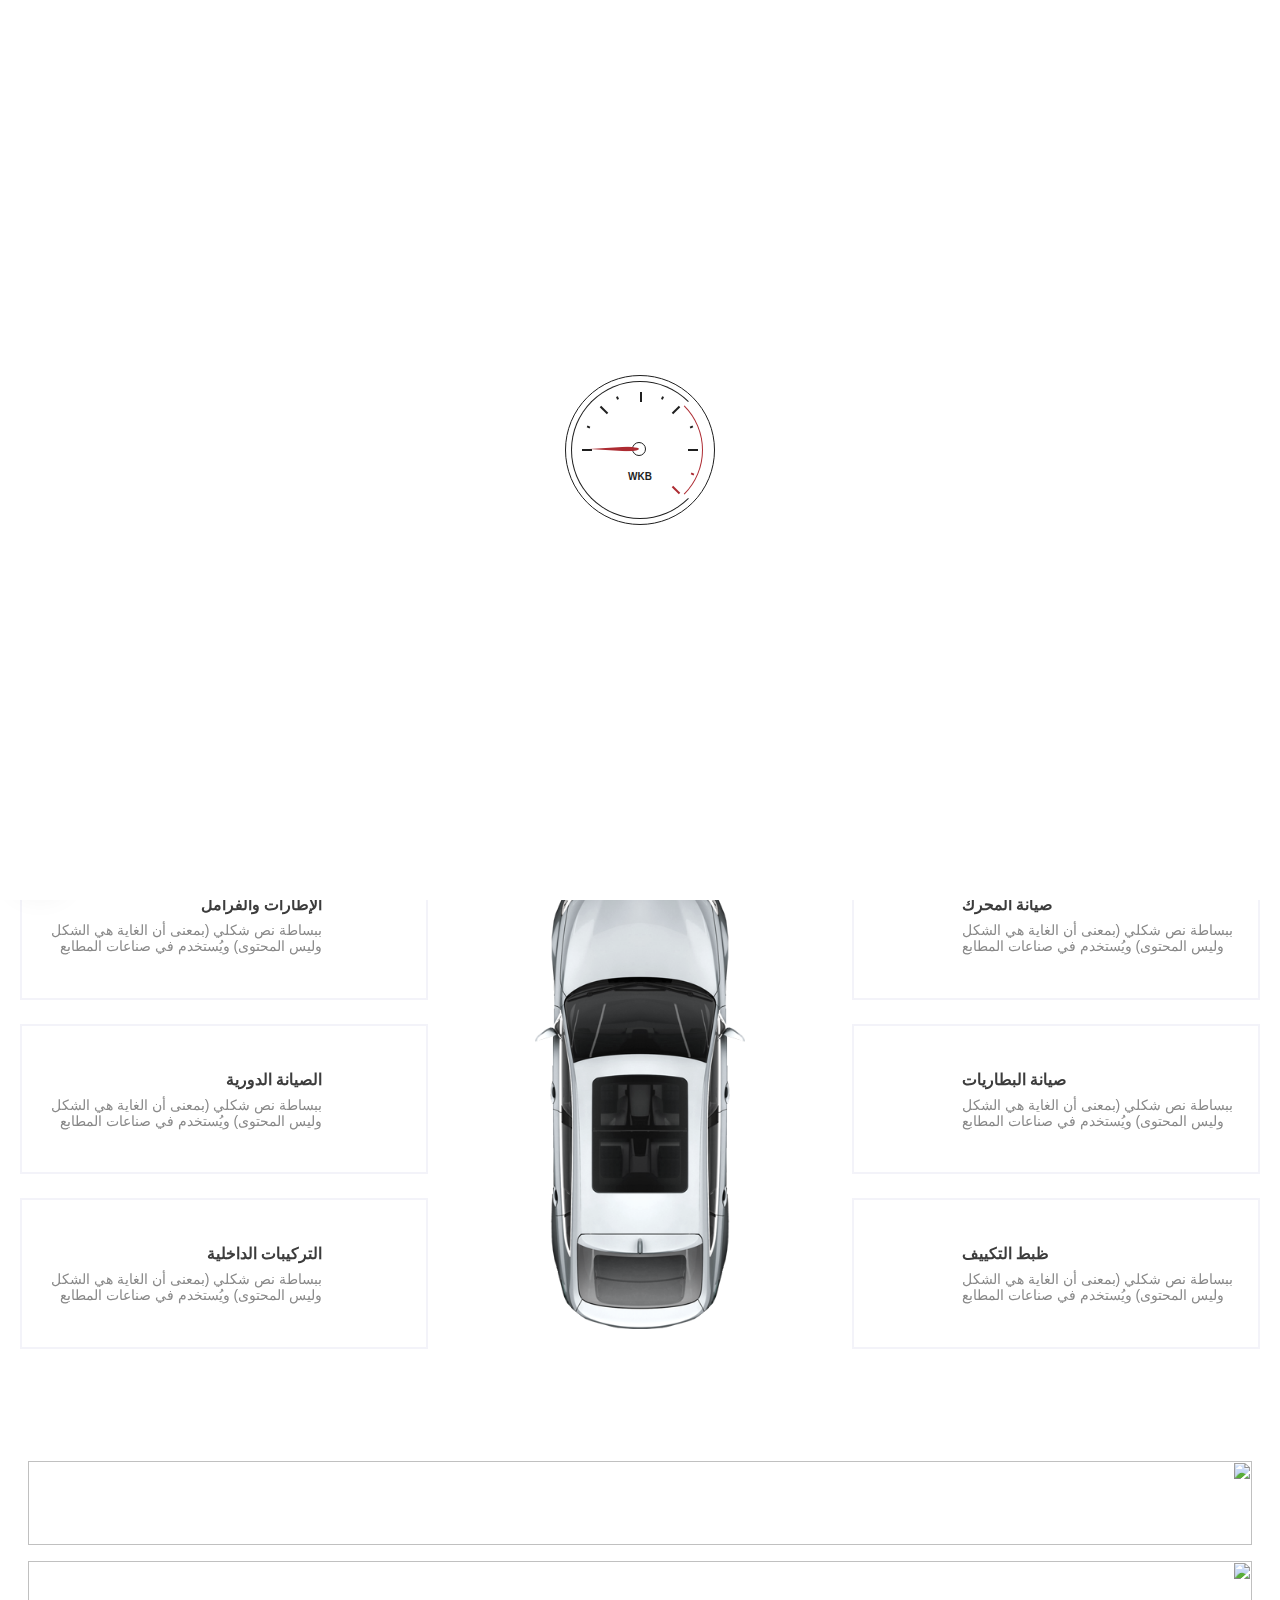
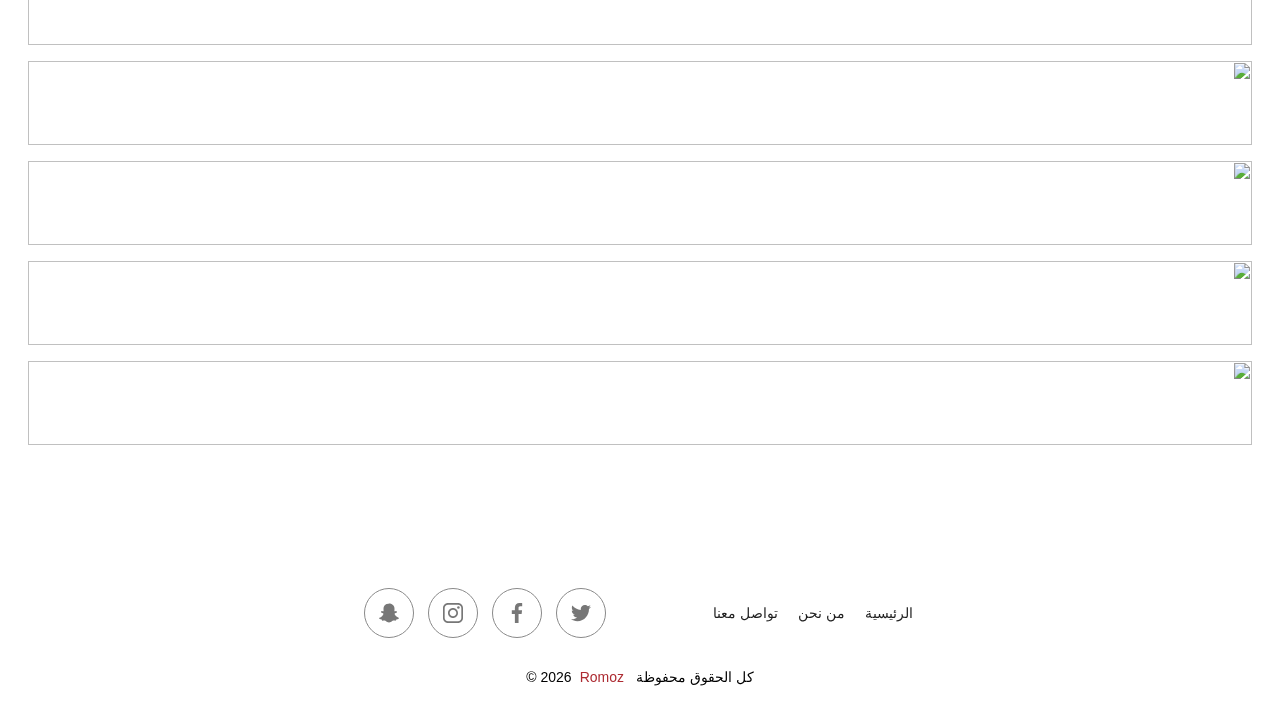
==== commit 4b2f13e9: "name" ====
--- a/index.html
+++ b/index.html
@@ -8,7 +8,7 @@
   <meta name="viewport" content="width=device-width, initial-scale=1.0" />
   <meta name="description" content="" />
   <!-- title -->
-  <title> WKD </title>
+  <title> WKB </title>
   <!-- favicon -->
   <link rel="icon" type="image/x-icon" href="img/logo.svg" />
   <!-- aos -->
@@ -41,7 +41,7 @@
         <div class="loader-circle-2"></div>
       </div>
       <div class="needle"></div>
-      <div class="loading">WKD</div>
+      <div class="loading">WKB</div>
     </div>
   </div>
   <!-- ================ Header ================= -->
